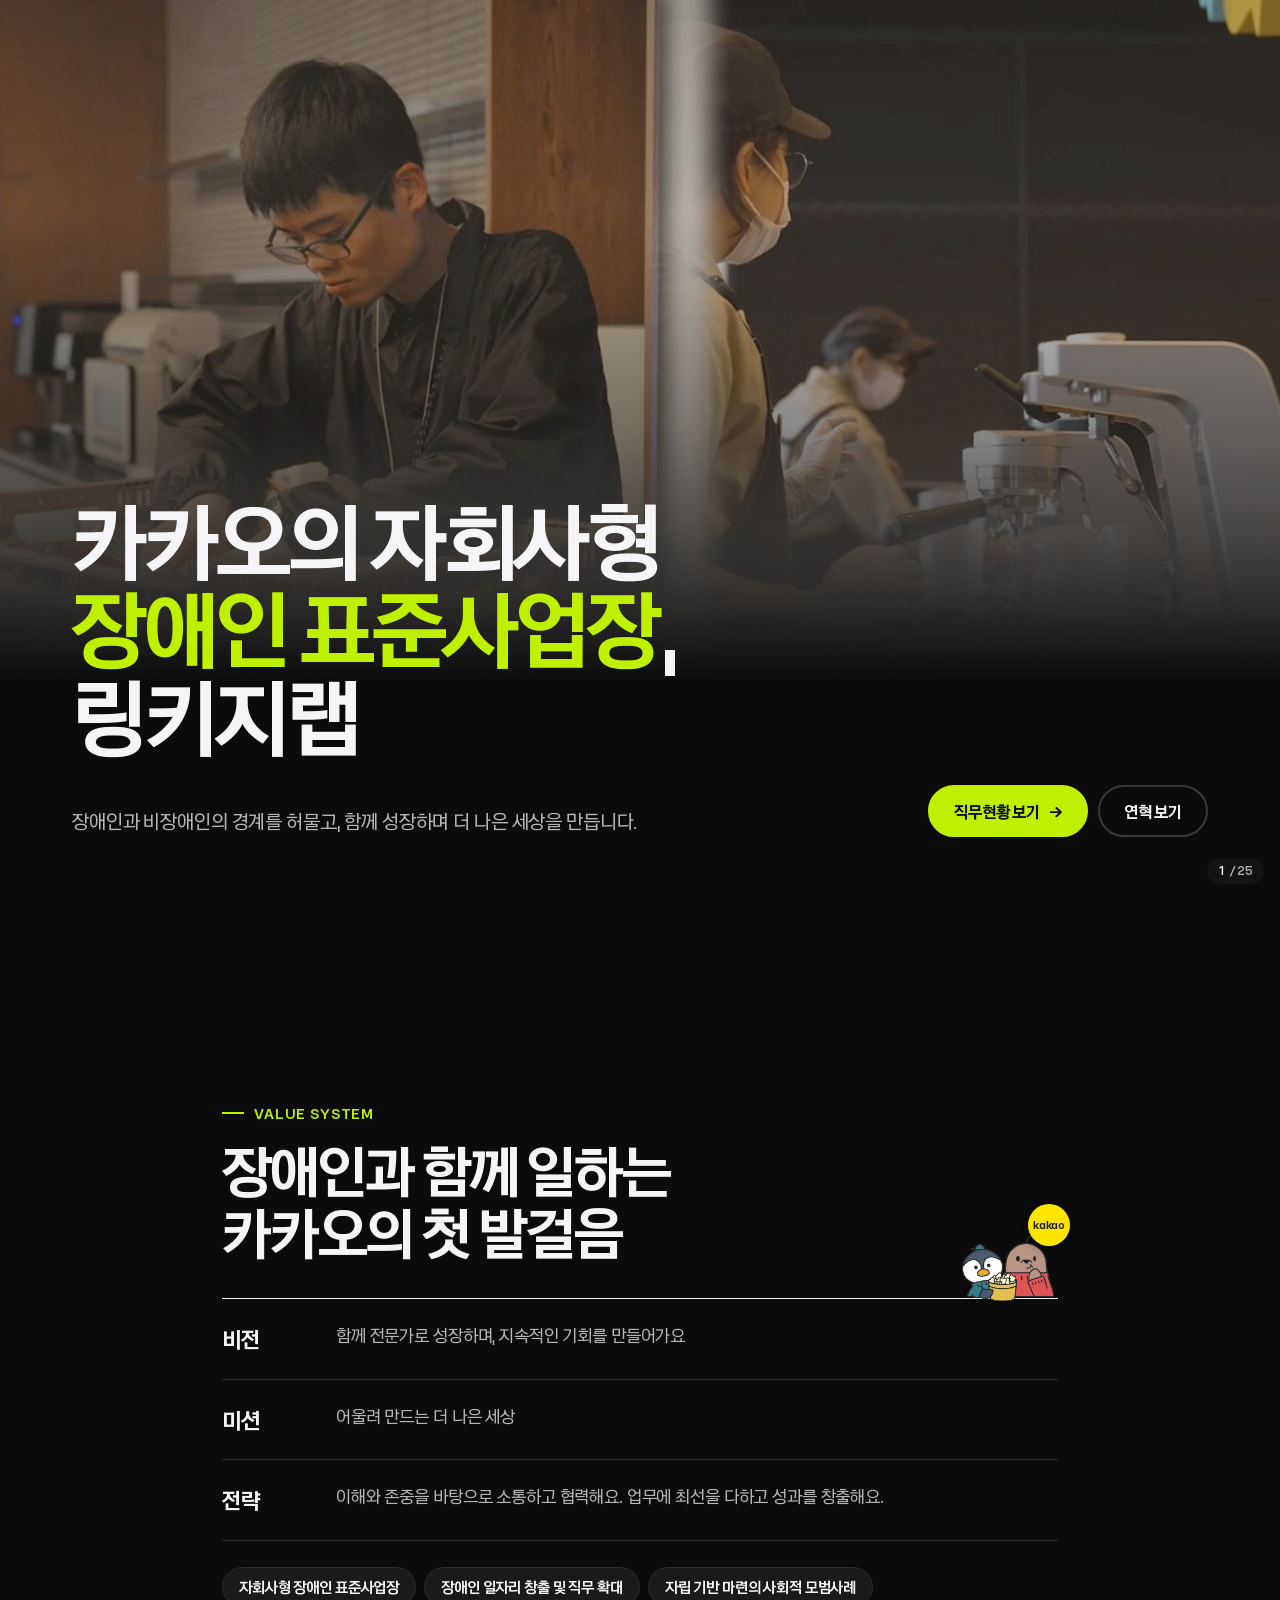
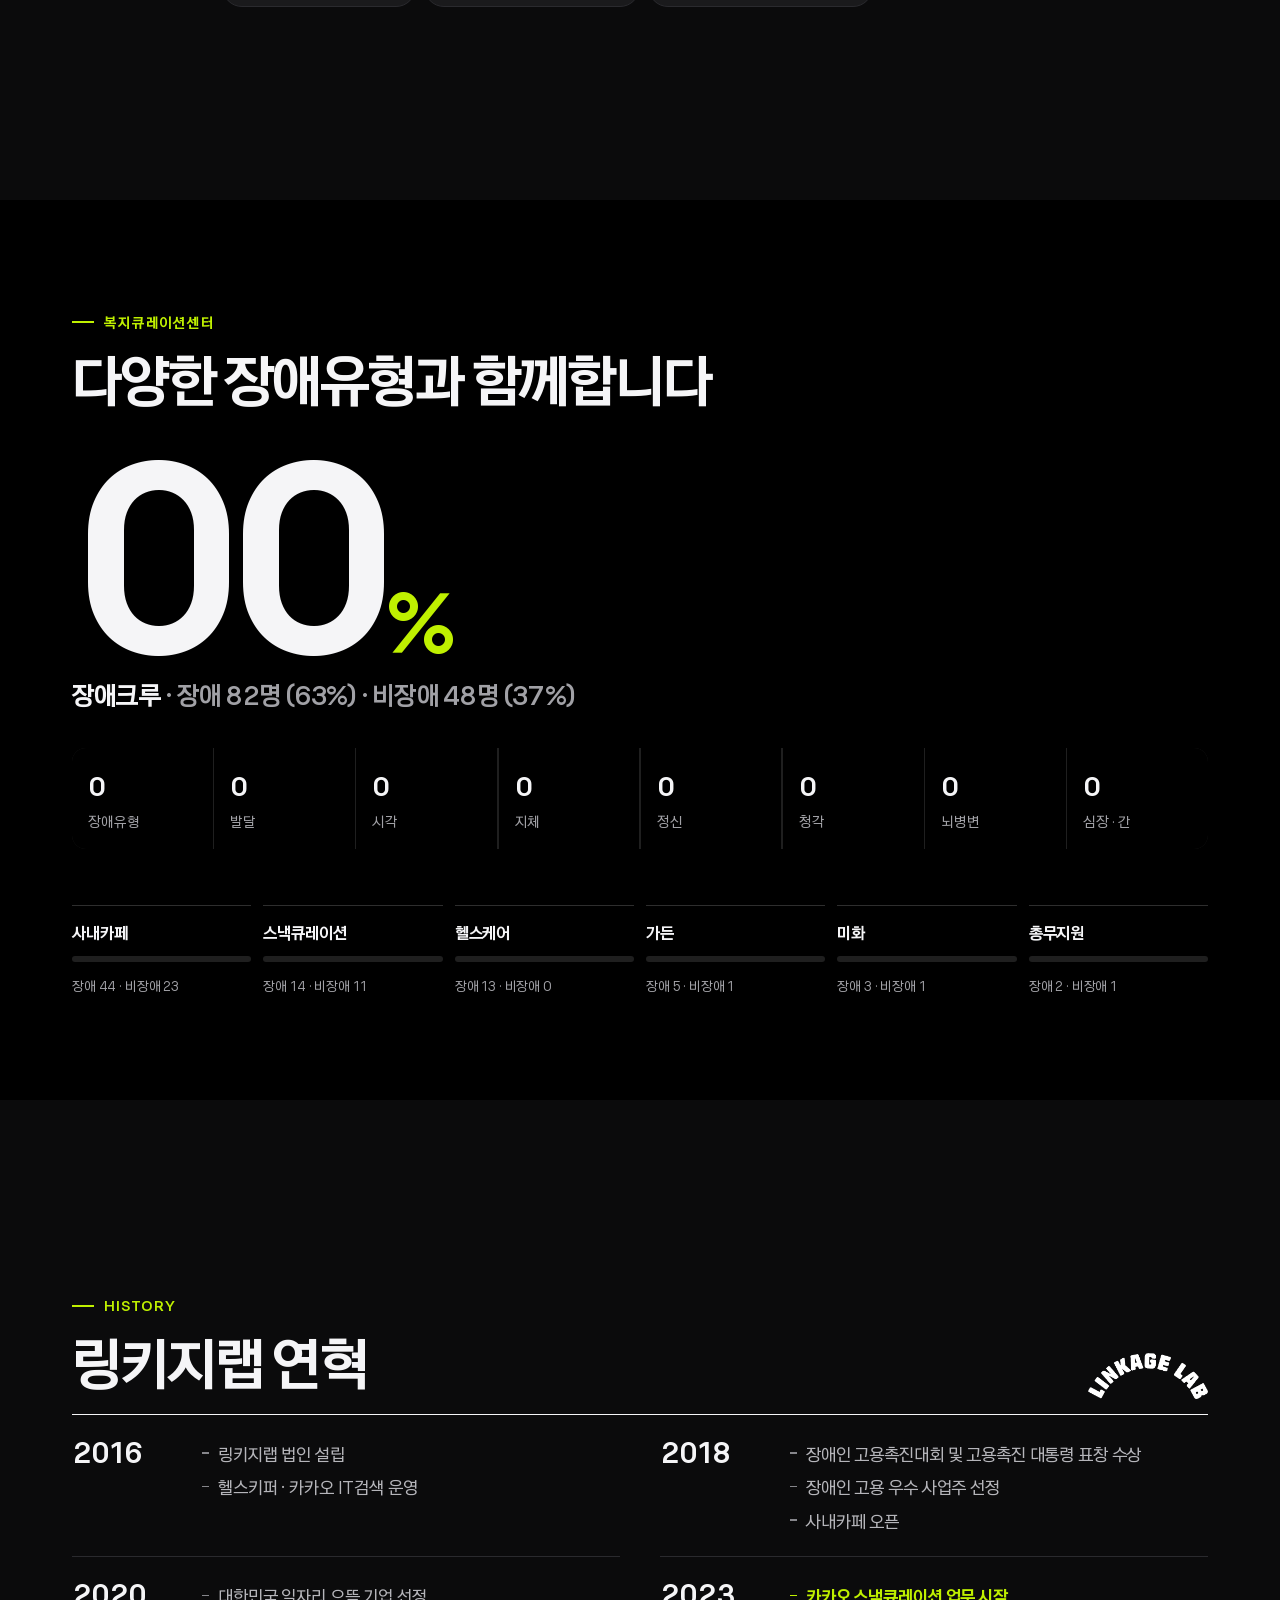
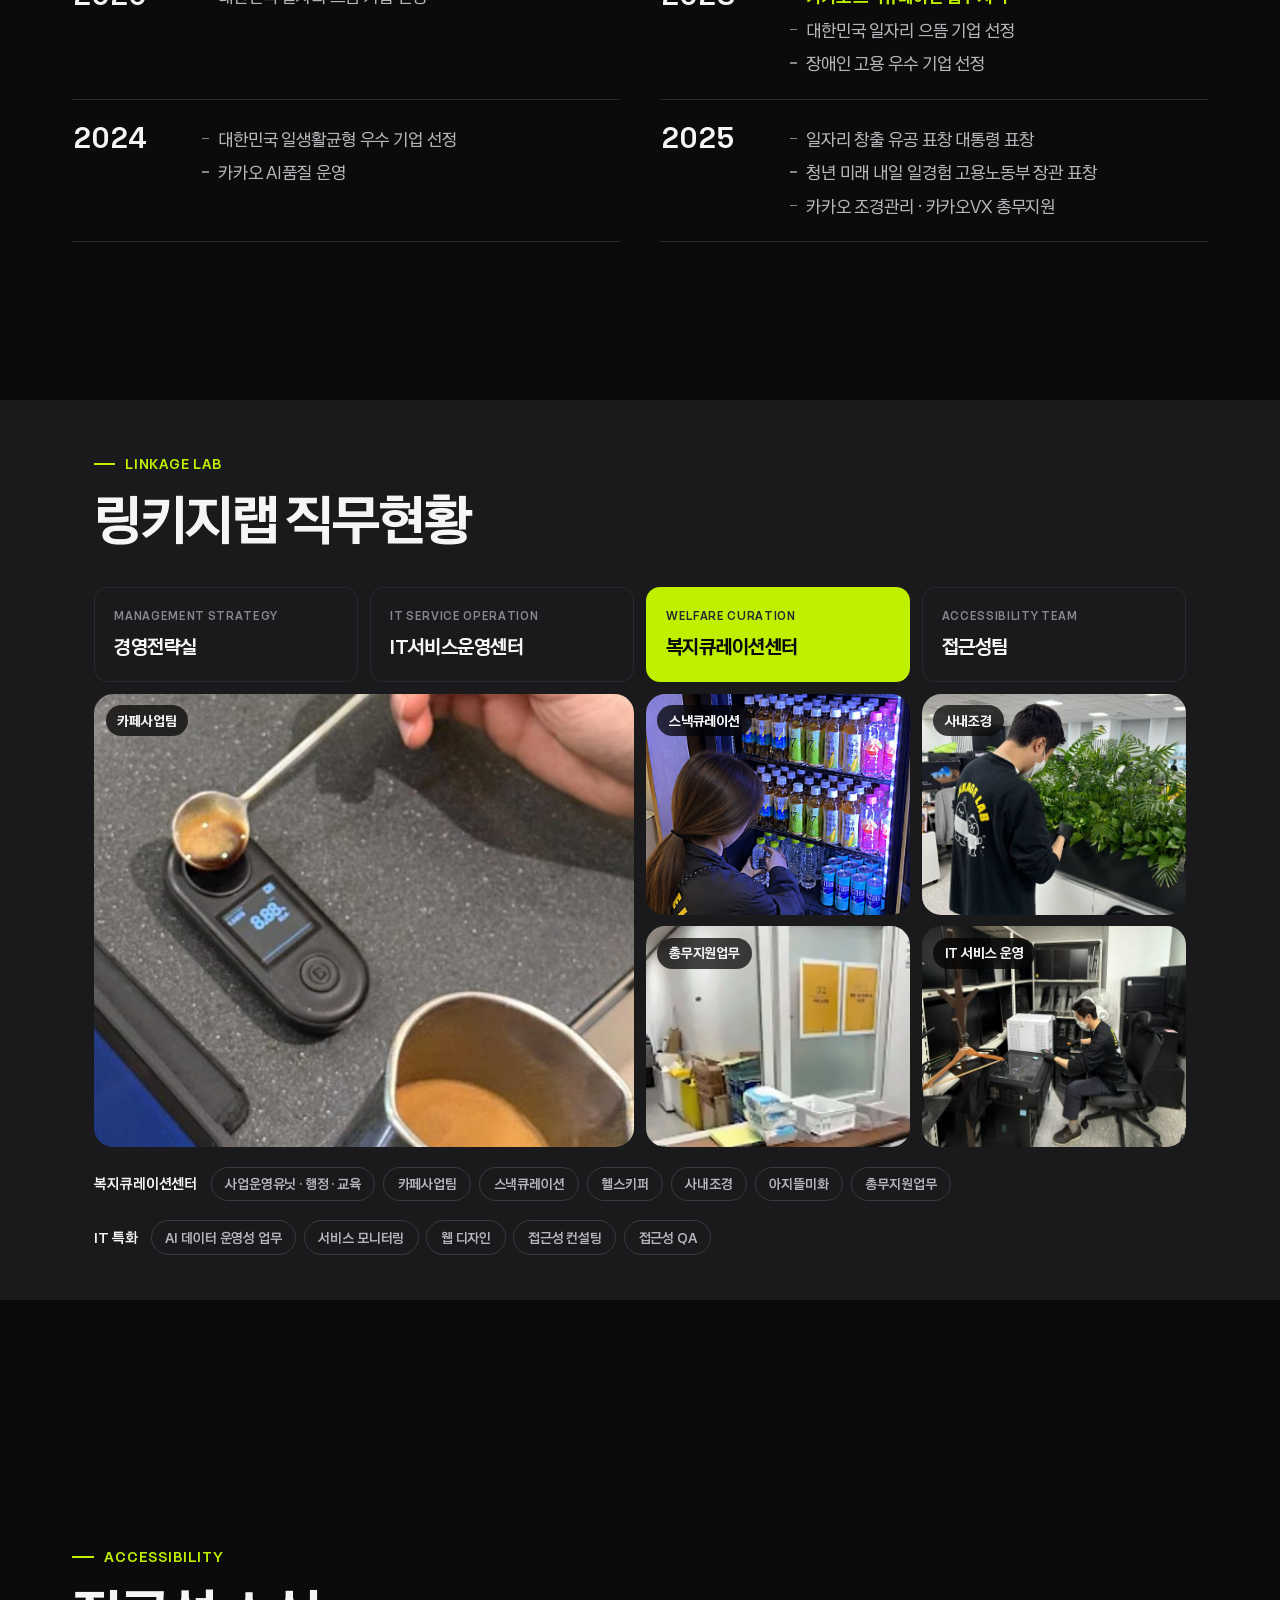
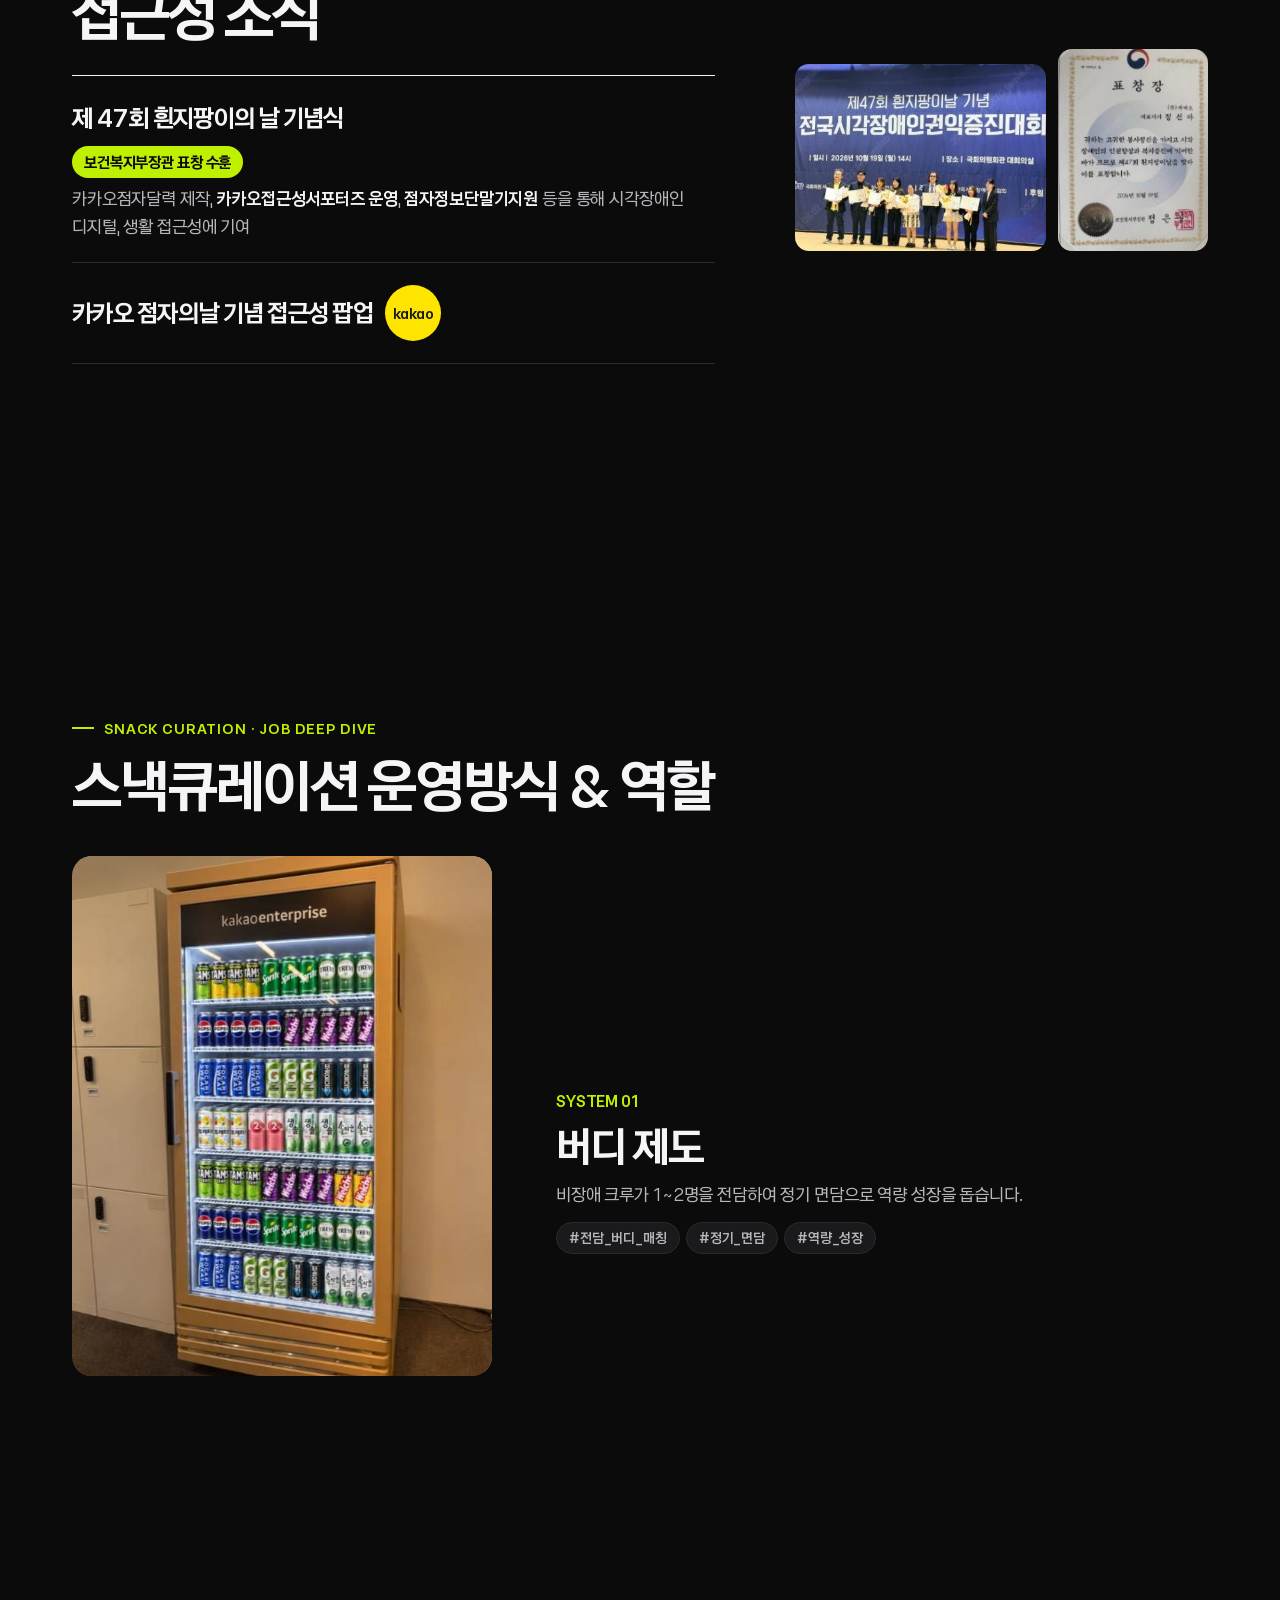
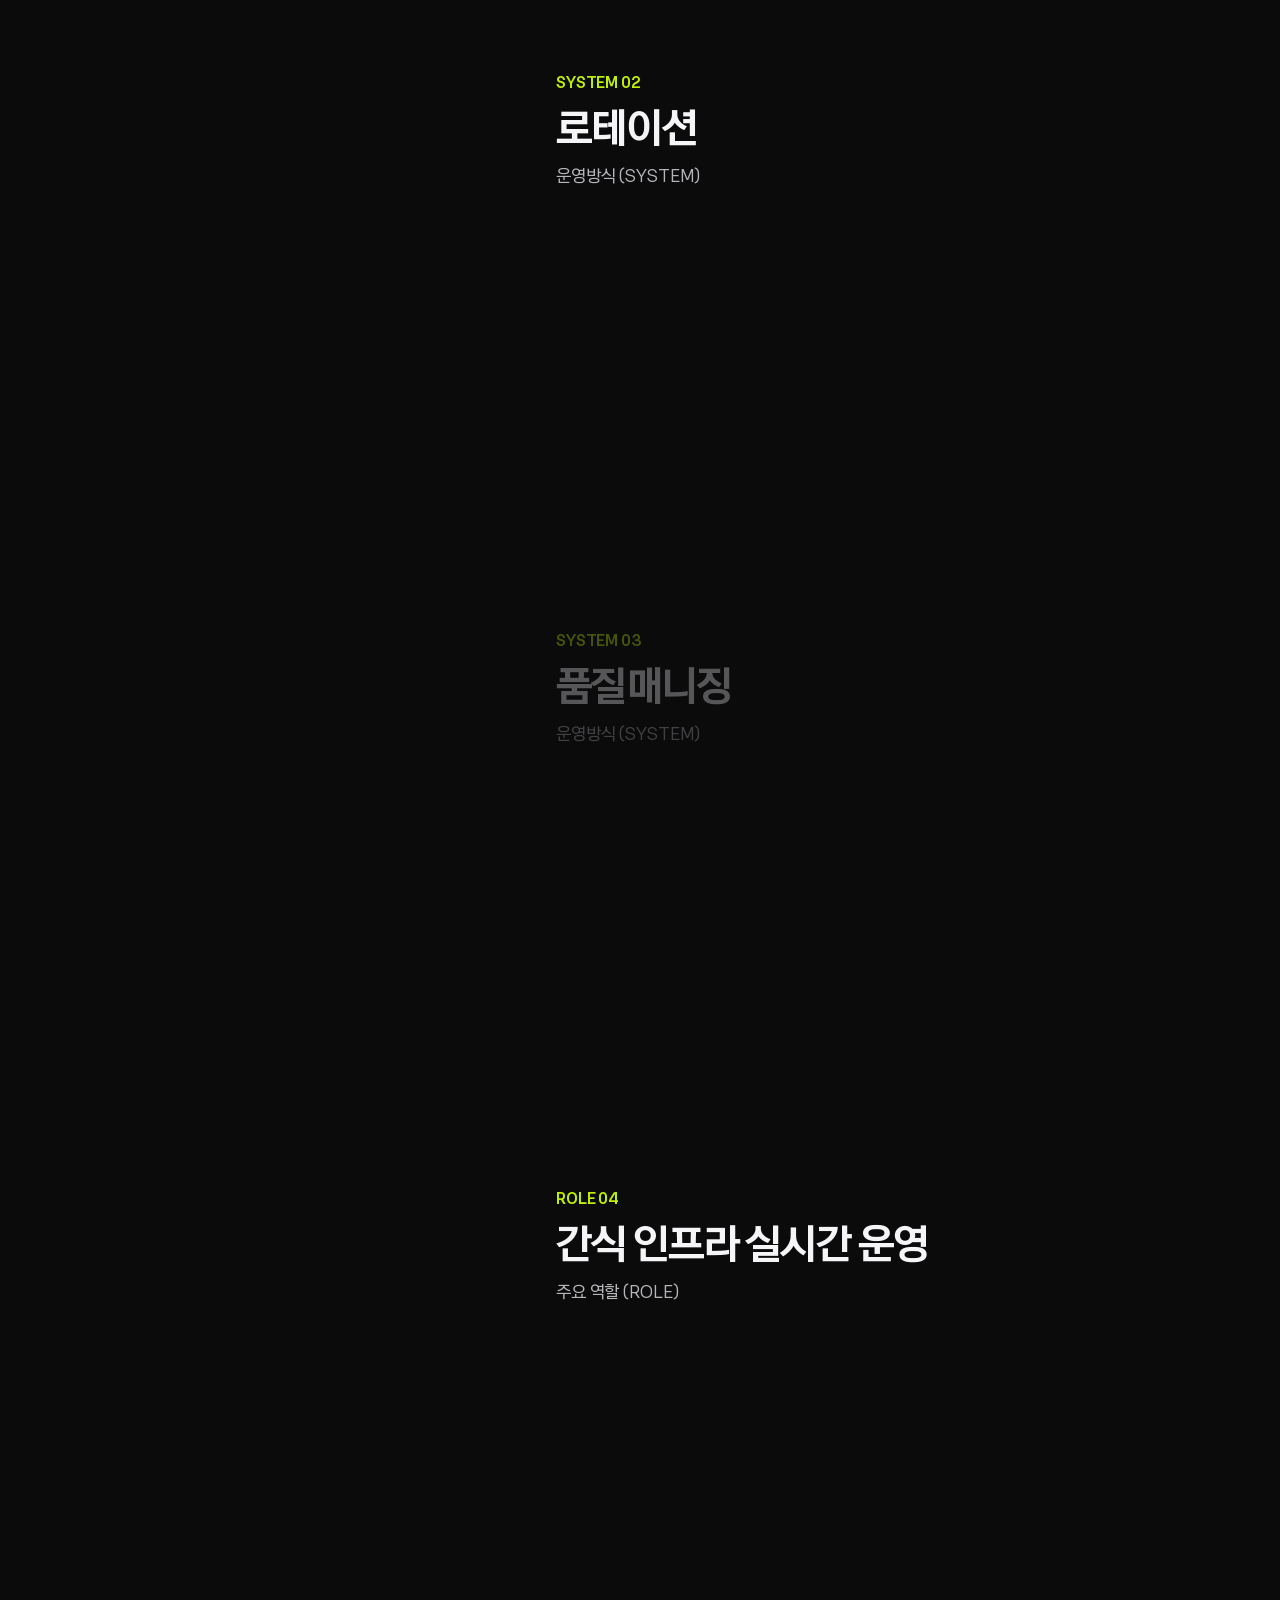
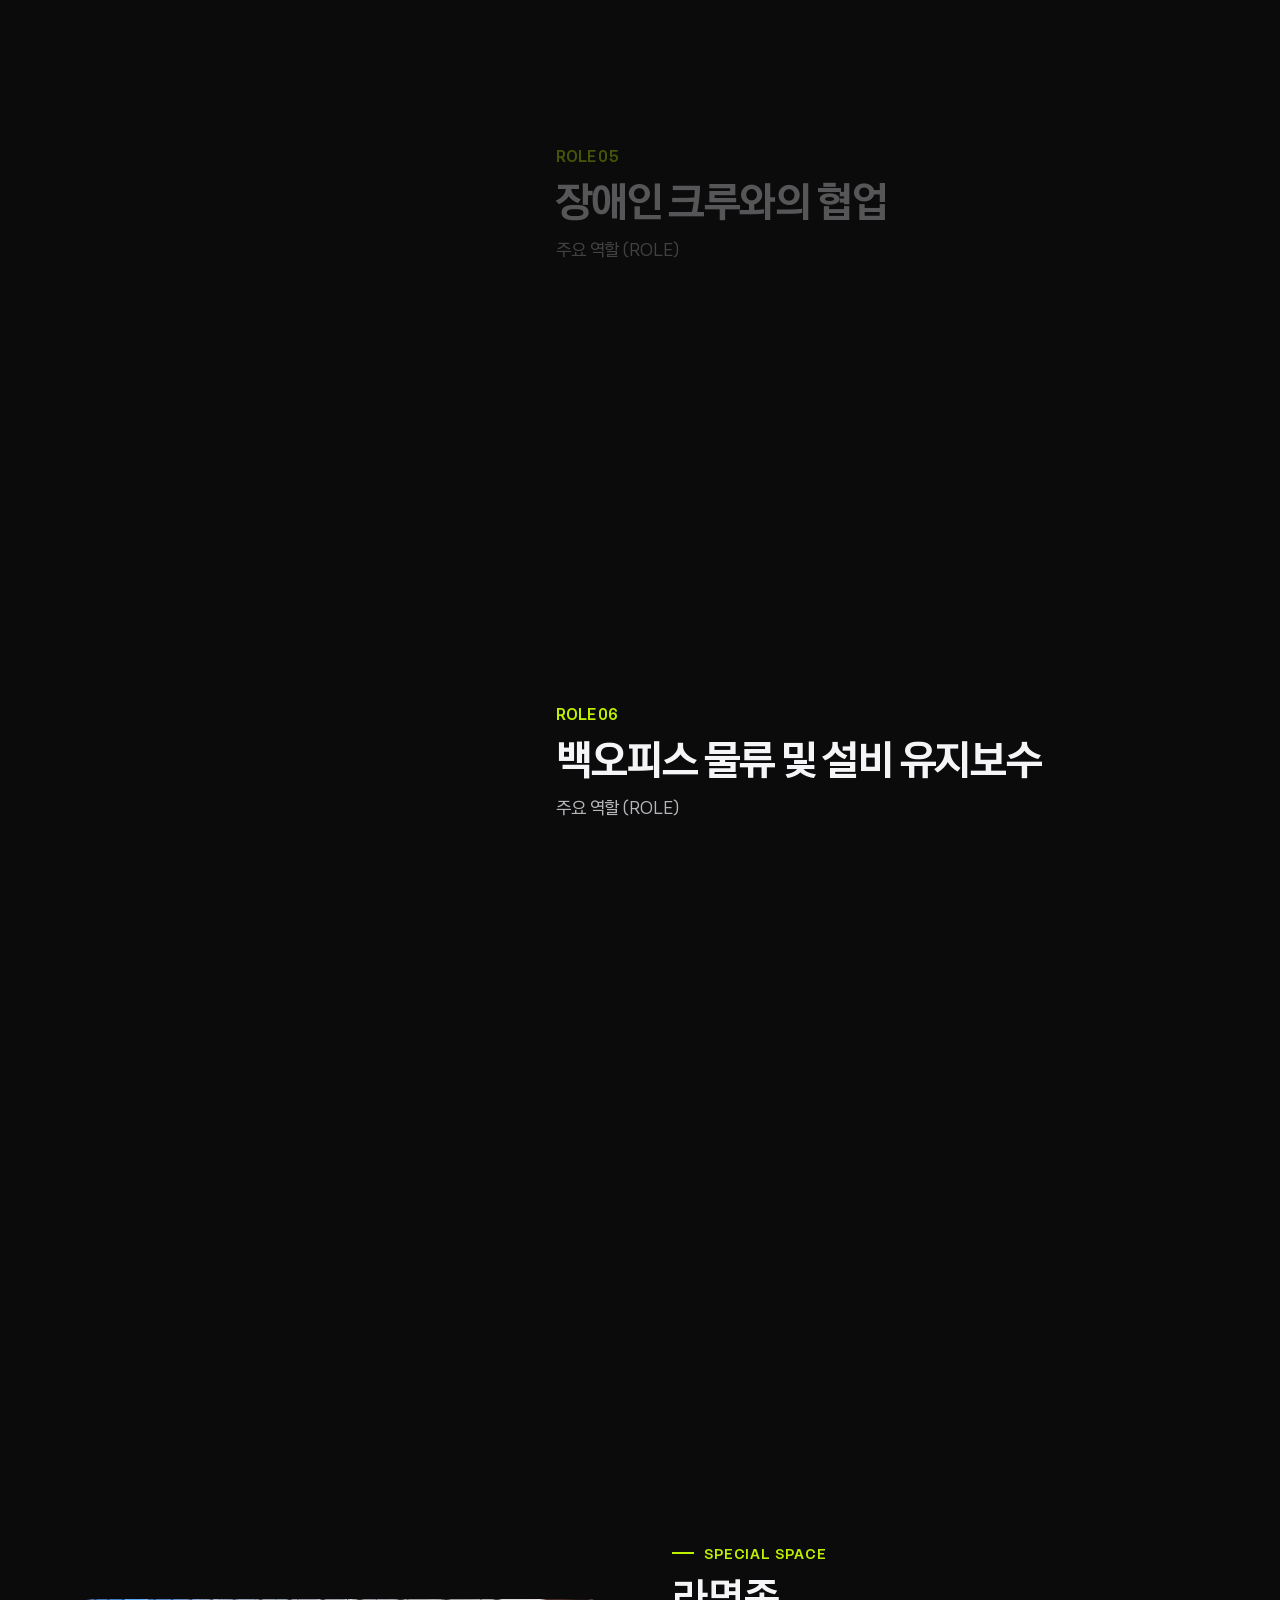
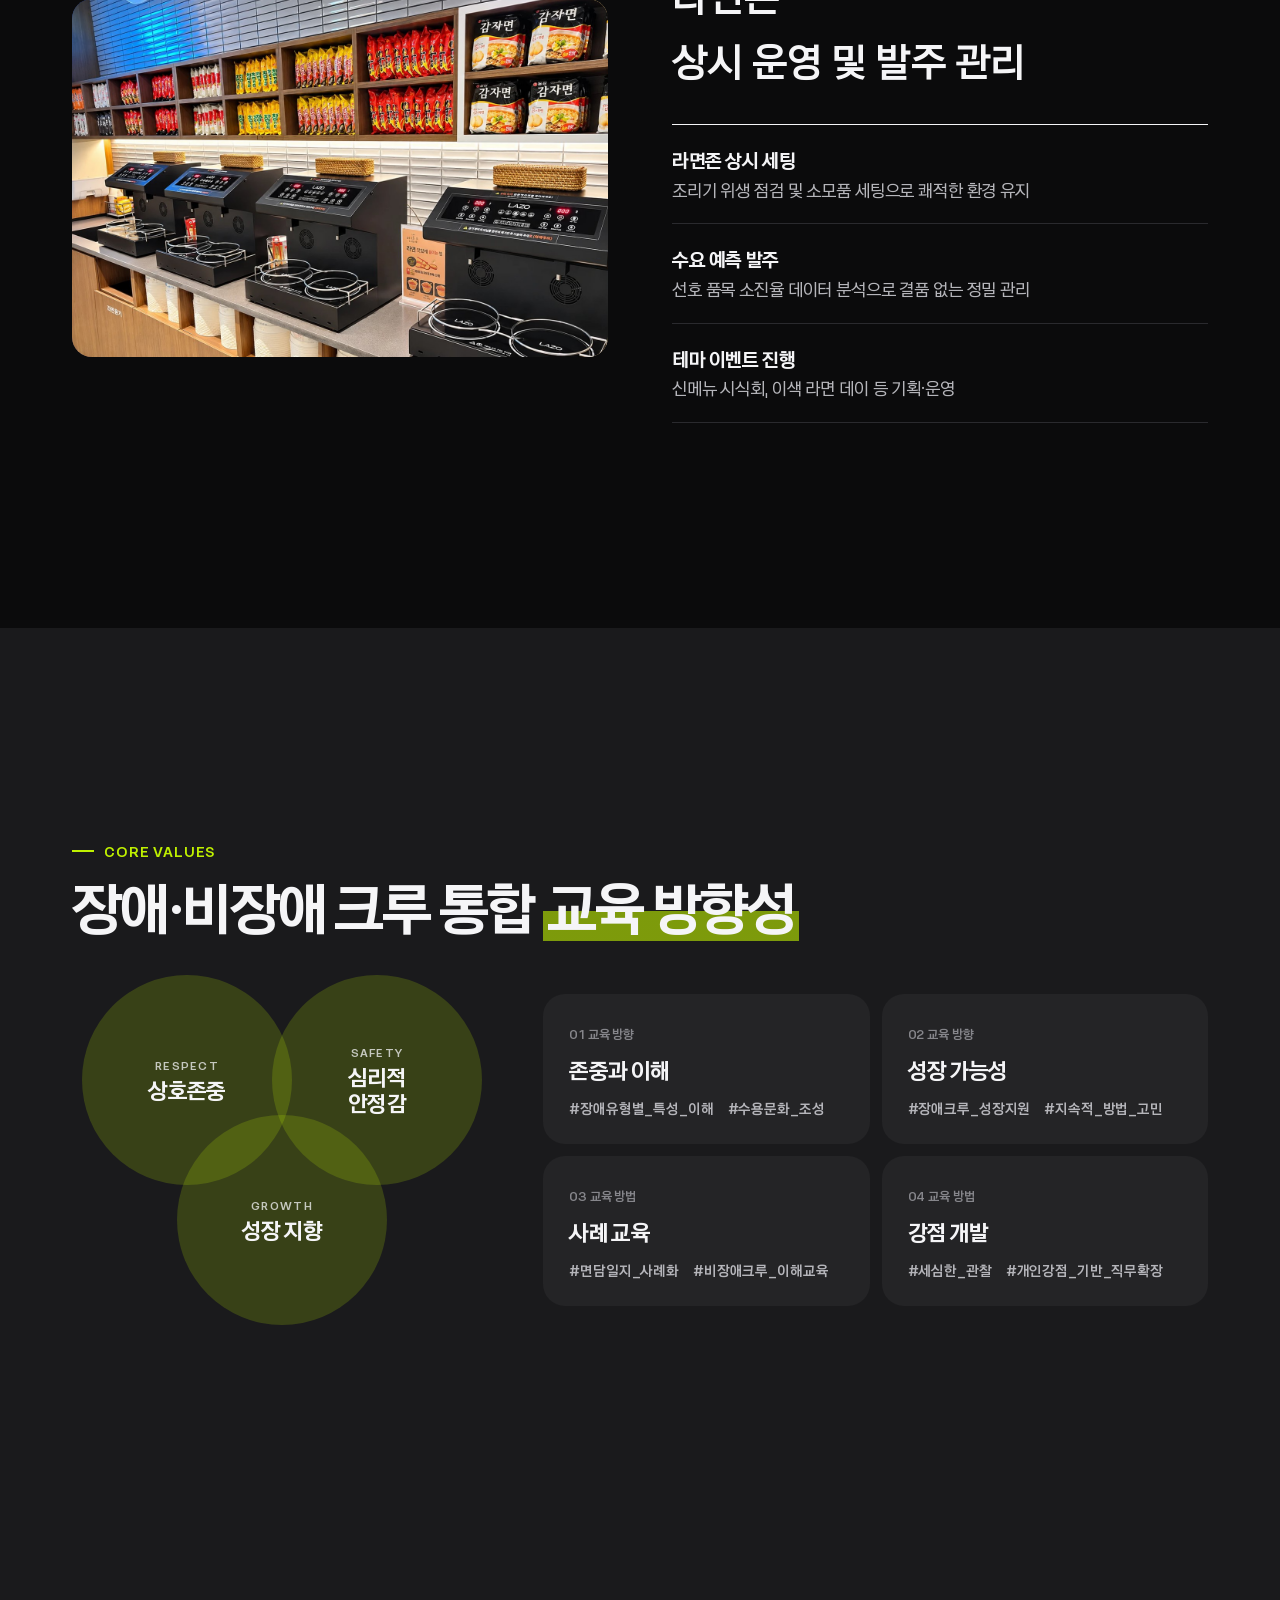
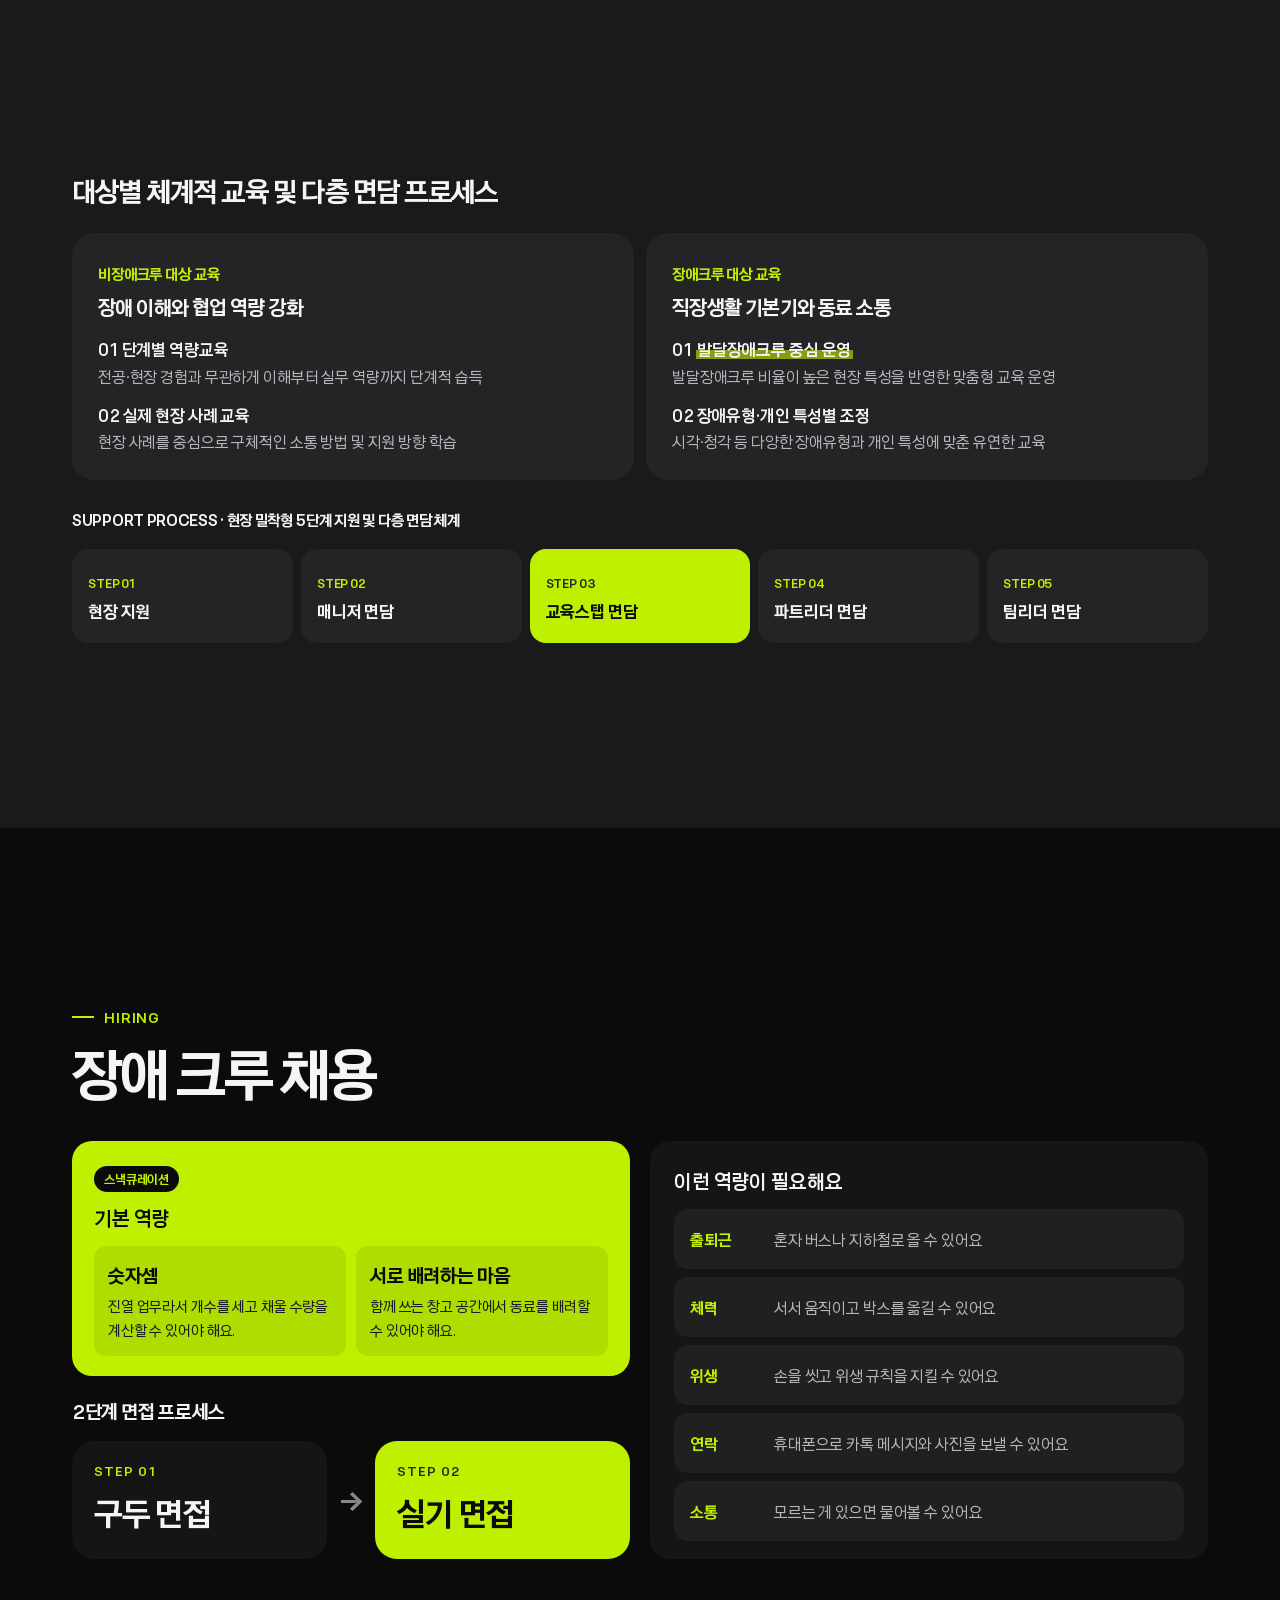
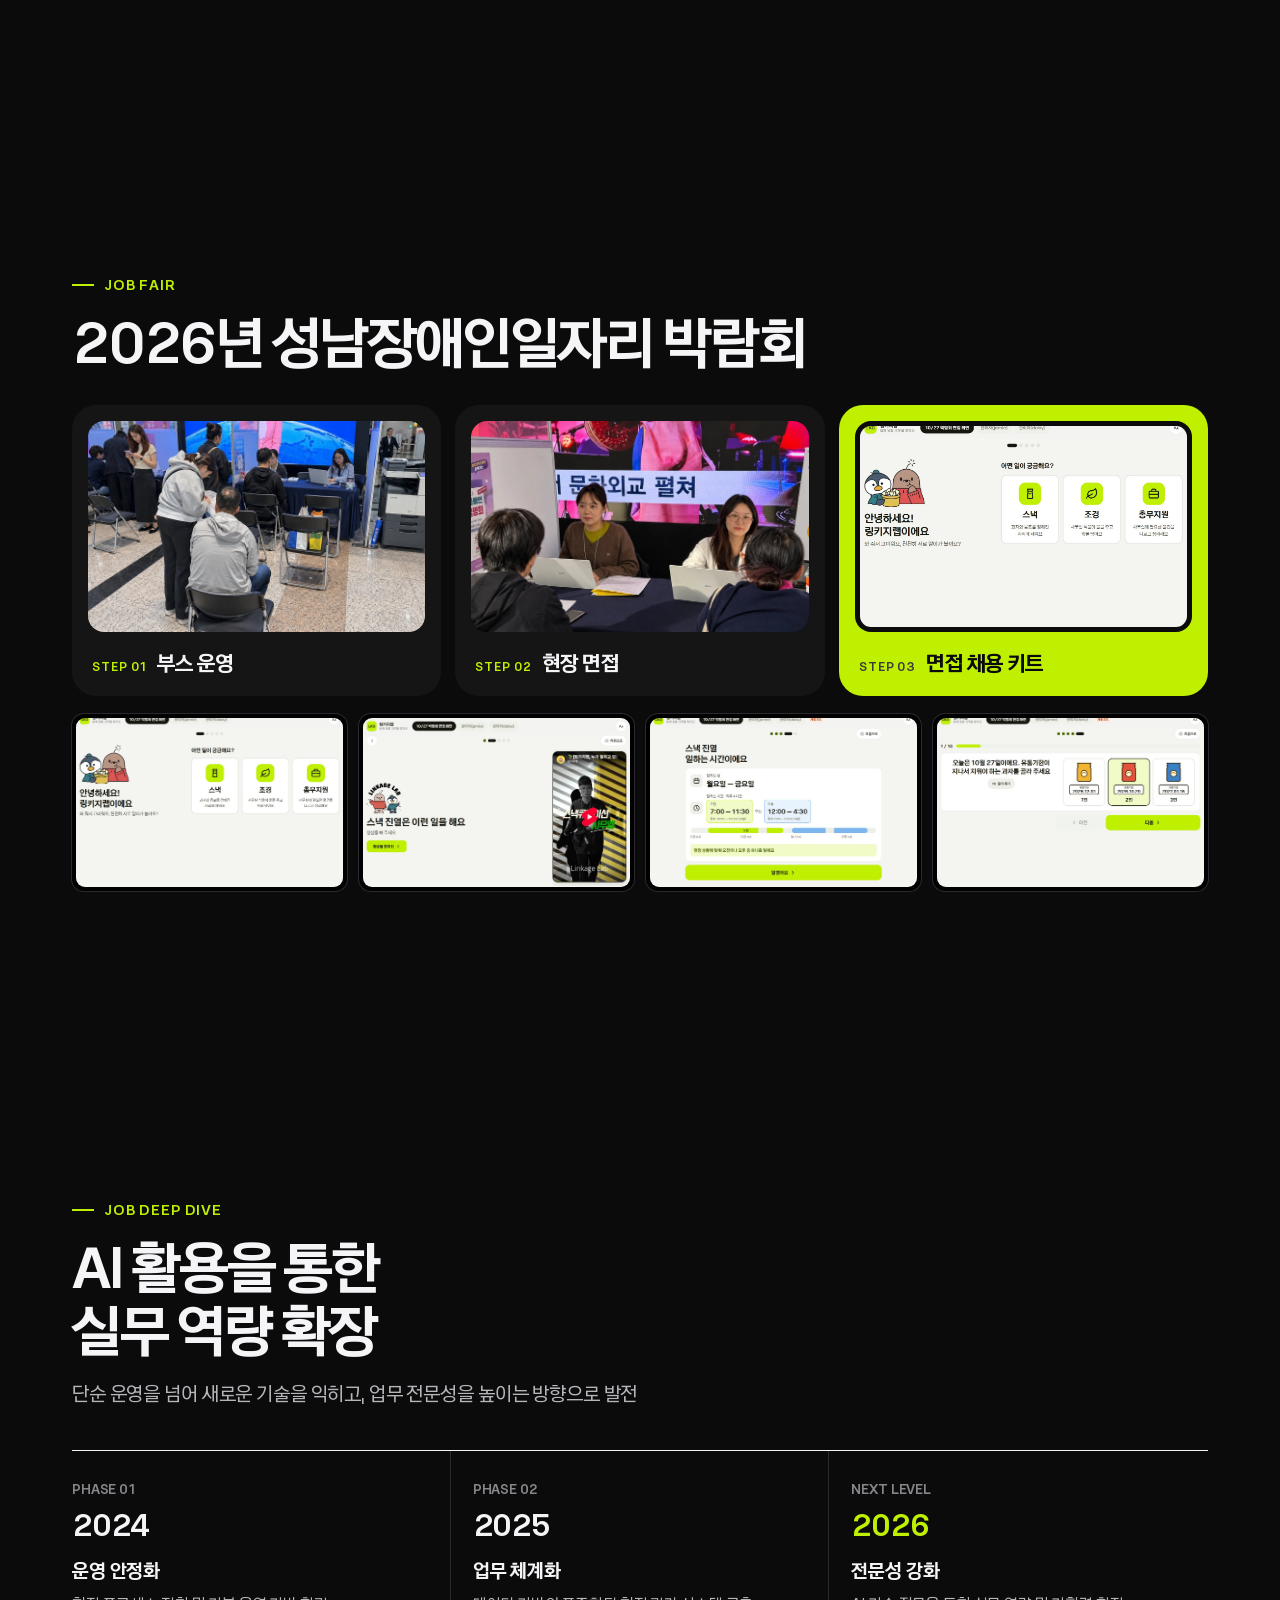
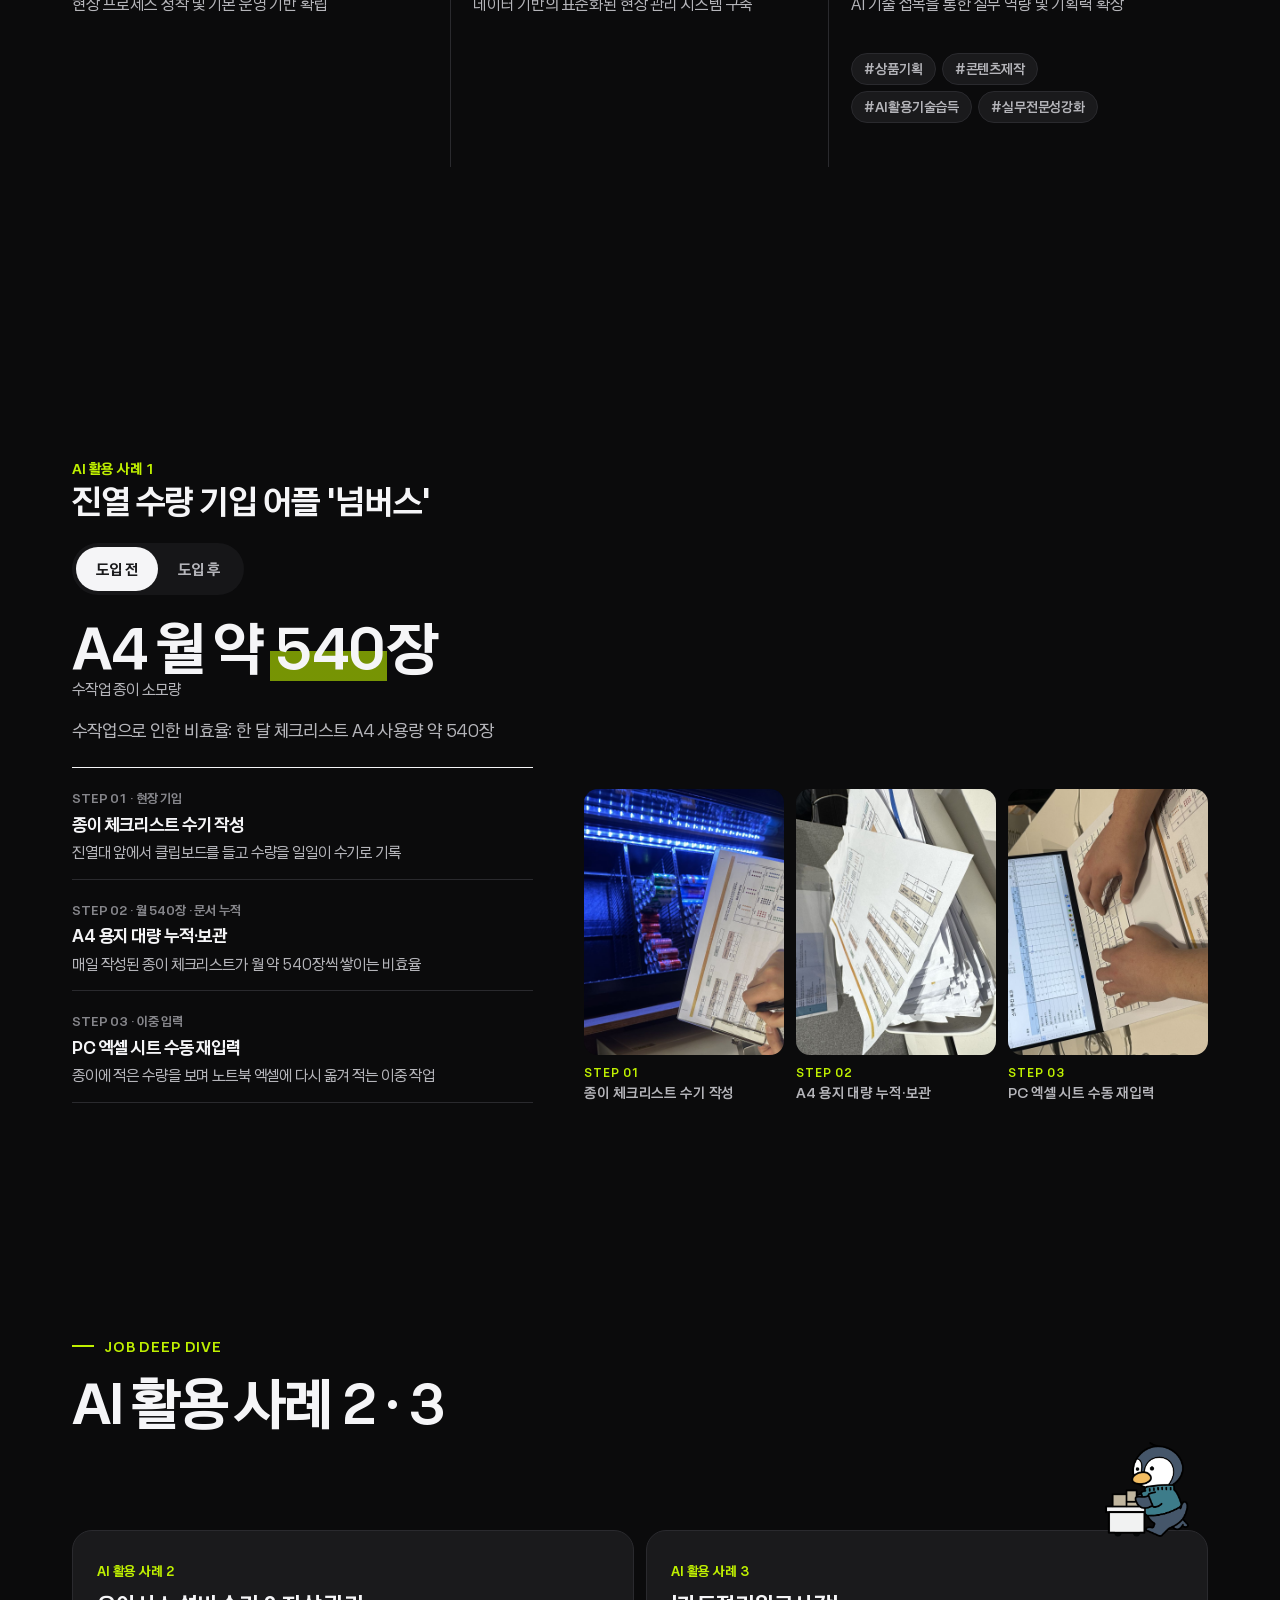
==== linkagelab/index.html @ c9b677dd "링키지랩 소개: 팝콘 캐릭터 위 kakao 동그라미 28→42px Co-Authored-By: Claude Opus 5.5 <noreply@anthropic.com>" ====
<!doctype html>
<html lang="ko" data-type="service">
<head>
<meta charset="utf-8">
<meta name="viewport" content="width=device-width, initial-scale=1, viewport-fit=cover">
<!-- 방향: A 현장 사진 에디토리얼 · kind=service · 아이보리 바탕 + 주황 포인트 1색 · 글은 원본 사이트 문구만, 제안서는 사진만 -->
<title>링키지랩 · 카카오의 자회사형 장애인 표준사업장</title>
<meta name="description" content="장애인과 비장애인의 경계를 허물고, 함께 성장하며 더 나은 세상을 만듭니다. 연결의 시작">
<meta name="page-type" content="service">
<meta name="site-kind" content="other">
<meta name="theme-color" content="#0B0B0C">
<meta property="og:type" content="website">
<meta property="og:title" content="링키지랩 · 카카오의 자회사형 장애인 표준사업장">
<meta property="og:description" content="연결의 시작 · 어울려 만드는 더 나은 세상">
<meta property="og:url" content="https://linkagelab-edu.pages.dev/linkagelab/">
<meta property="og:image" content="https://linkagelab-edu.pages.dev/linkagelab/og.png?v=1">
<meta property="og:image:width" content="400">
<meta property="og:image:height" content="400">
<meta name="twitter:card" content="summary">
<link rel="preload" href="fonts/kbs-regular.woff2" as="font" type="font/woff2" crossorigin>
<link rel="preload" href="fonts/kbs-extrabold.woff2" as="font" type="font/woff2" crossorigin>
<style>
@font-face{font-family:"Kakao Big Sans";src:url(fonts/kbs-regular.woff2) format("woff2");font-weight:100 500;font-display:swap}
@font-face{font-family:"Kakao Big Sans";src:url(fonts/kbs-bold.woff2) format("woff2");font-weight:600 700;font-display:swap}
@font-face{font-family:"Kakao Big Sans";src:url(fonts/kbs-extrabold.woff2) format("woff2");font-weight:800 950;font-display:swap}
:root{
  --bg:#0B0B0C;--bg-2:#161618;--paper:#1A1A1C;--white:#111113;
  --ink:#F5F5F7;--ink-2:#B5B5BA;--ink-3:#86868B;--line:#2A2A2E;--line-2:#3A3A3E;
  --accent:#BFF000;--accent-ink:#0B0B0C;--accent-soft:rgba(191,240,0,.14);
  --dark:#000000;--dark-2:#151517;
  --r:14px;--r-lg:20px;
  --ease:cubic-bezier(.32,.72,0,1);
  --font:"Kakao Big Sans",-apple-system,BlinkMacSystemFont,"Apple SD Gothic Neo","Malgun Gothic",sans-serif;
}
*{box-sizing:border-box;margin:0;padding:0}
html{scroll-behavior:smooth;-webkit-text-size-adjust:100%;color-scheme:dark}
body{background:var(--bg);color:var(--ink);font-family:var(--font);font-size:17px;line-height:1.62;letter-spacing:-.008em;-webkit-font-smoothing:antialiased;word-break:keep-all;overflow-x:hidden}
img{display:block;max-width:100%;height:auto}
a{color:inherit;text-decoration:none}
a,button,[role="button"]{touch-action:manipulation;-webkit-tap-highlight-color:transparent}
h1,h2,h3,blockquote{text-wrap:balance}
.wrap{width:100%;max-width:1200px;margin:0 auto;padding-left:max(32px,env(safe-area-inset-left));padding-right:max(32px,env(safe-area-inset-right))}
@media (max-width:640px){.wrap{padding-left:max(18px,env(safe-area-inset-left));padding-right:max(18px,env(safe-area-inset-right))}}
.skip{position:absolute;left:12px;top:-64px;z-index:200;min-height:44px;display:inline-flex;align-items:center;padding:0 16px;border-radius:12px;background:var(--accent);color:#0B0B0C;font-weight:700;transition:top .2s ease}
.skip:focus{top:12px}
:focus-visible{outline:2.5px solid var(--accent);outline-offset:3px;border-radius:10px}

/* 헤더 */
.nav{position:fixed;top:0;left:0;right:0;z-index:50;padding-top:env(safe-area-inset-top);transition:background-color .3s ease,box-shadow .3s ease}
.nav.solid{background:rgba(242,234,223,.9);backdrop-filter:blur(14px) saturate(140%);-webkit-backdrop-filter:blur(14px) saturate(140%);box-shadow:0 1px 0 var(--line)}
.nav .wrap{display:flex;align-items:center;justify-content:space-between;height:68px}
.brand{display:inline-flex;align-items:center;min-height:44px;font-weight:900;font-size:19px;letter-spacing:-.03em}
.brand small{font-size:12px;font-weight:700;color:var(--ink-3);margin-left:10px;letter-spacing:0}
.nav-links{display:flex;gap:2px}
.nav-links a{display:inline-flex;align-items:center;min-height:44px;padding:0 14px;border-radius:10px;font-size:15px;font-weight:700;color:var(--ink-2);position:relative;transition:color .2s ease}
.nav-links a::after{content:"";position:absolute;left:14px;right:14px;bottom:9px;height:2px;background:var(--accent);transform:scaleX(0);transform-origin:left;transition:transform .3s var(--ease)}
.nav-links a:hover{color:var(--ink)}
.nav-links a:hover::after{transform:scaleX(1)}
.menu-btn{display:none;width:44px;height:44px;border-radius:12px;border:1.5px solid var(--line-2);background:var(--paper);color:var(--ink);cursor:pointer;align-items:center;justify-content:center}
.menu-btn span,.menu-btn span::before,.menu-btn span::after{display:block;width:17px;height:2px;background:currentColor;position:relative;transition:transform .25s var(--ease),background-color .2s ease}
.menu-btn span::before,.menu-btn span::after{content:"";position:absolute;left:0}
.menu-btn span::before{top:-6px}.menu-btn span::after{top:6px}
.menu-btn[aria-expanded="true"] span{background:transparent}
.menu-btn[aria-expanded="true"] span::before{transform:translateY(6px) rotate(45deg)}
.menu-btn[aria-expanded="true"] span::after{transform:translateY(-6px) rotate(-45deg)}
.mmenu{position:fixed;inset:0;z-index:45;background:var(--bg);display:flex;flex-direction:column;justify-content:center;padding:96px max(22px,env(safe-area-inset-left)) max(32px,env(safe-area-inset-bottom));opacity:0;visibility:hidden;transition:opacity .3s ease,visibility .3s;overscroll-behavior:contain}
.mmenu.on{opacity:1;visibility:visible}
.mmenu a{font-size:30px;font-weight:900;letter-spacing:-.035em;min-height:56px;display:flex;align-items:center;border-bottom:1.5px solid var(--line)}
@media (min-width:961px){.mmenu{display:none}}
@media (max-width:960px){.nav-links{display:none}.menu-btn{display:inline-flex}}

/* 버튼 (한 가지 스타일) */
.btn{display:inline-flex;align-items:center;justify-content:center;gap:10px;min-height:52px;padding:0 24px;border-radius:999px;font:800 16px/1 var(--font);letter-spacing:-.01em;border:2px solid var(--accent);background:var(--accent);color:#0B0B0C;cursor:pointer;transition:transform .2s var(--ease),background-color .2s ease,color .2s ease,border-color .2s ease}
.btn:hover{transform:translateY(-2px);background:#D2FF2E;border-color:#D2FF2E}
.btn:active{transform:scale(.97)}
.btn.line{background:transparent;color:var(--ink);border-color:var(--line-2)}
.btn.line:hover{background:var(--ink);color:#0B0B0C;border-color:var(--ink)}
.btn .ar{transition:transform .25s var(--ease)}
.btn:hover .ar{transform:translateX(3px)}

/* 공통 타이포 */
.kicker{display:inline-flex;align-items:center;gap:10px;font-size:14px;font-weight:800;letter-spacing:.06em;color:var(--accent);text-transform:uppercase}
.kicker::before{content:"";width:22px;height:2px;background:var(--accent)}
h2.title{font-weight:900;font-size:clamp(2rem,4.4vw,3.5rem);line-height:1.12;letter-spacing:-.04em;margin-top:14px}
.lead{font-size:clamp(1.05rem,1.5vw,1.25rem);line-height:1.62;color:var(--ink-2);max-width:640px;margin-top:18px}
section{position:relative;padding:clamp(88px,12vh,136px) 0;scroll-margin-top:0}
.photo{position:relative;overflow:hidden;border-radius:var(--r-lg);background:var(--bg-2)}
.photo img{width:100%;height:100%;object-fit:cover;transition:transform .9s var(--ease)}
a.photo:hover img,.zoom:hover img{transform:scale(1.03)}

/* 1. 히어로 */
.hero{min-height:100svh;padding:0;display:flex;flex-direction:column;justify-content:flex-end;overflow:hidden;background:var(--bg)}
.hero-pic{position:absolute;inset:0 0 auto 0;height:78svh;min-height:420px}
.hero-pic img{width:100%;height:100%;object-fit:cover;object-position:50% 30%;filter:brightness(.82) saturate(.95)}
.hero-pic::after{content:"";position:absolute;inset:0;background:linear-gradient(180deg,rgba(11,11,12,.15) 0%,rgba(11,11,12,0) 30%,rgba(11,11,12,.35) 60%,var(--bg) 97%)}
.hero .wrap{position:relative;padding-bottom:clamp(40px,7vh,72px)}
.hero h1{font-weight:900;font-size:clamp(2.5rem,6.6vw,5.6rem);line-height:1.04;letter-spacing:-.05em;max-width:15ch}
.hero h1 em{font-style:normal;color:var(--accent)}
.hero-row{display:flex;justify-content:space-between;align-items:flex-end;gap:32px;margin-top:26px;flex-wrap:wrap}
.hero-row p{font-size:clamp(1.05rem,1.5vw,1.25rem);color:var(--ink-2);max-width:520px}
.hero-cta{display:flex;gap:10px;flex-wrap:wrap}
.hero-fact{position:absolute;right:max(32px,env(safe-area-inset-right));top:calc(24px + 4vh);background:var(--paper);border-radius:var(--r);padding:16px 18px;box-shadow:0 18px 40px rgba(0,0,0,.45);min-width:180px}
.hero-fact b{display:block;font-size:44px;font-weight:900;letter-spacing:-.05em;line-height:1;color:var(--accent);font-variant-numeric:tabular-nums}
.hero-fact span{display:block;margin-top:6px;font-size:14px;font-weight:700;color:var(--ink-2)}
[data-enter] .e{opacity:0;transform:translateY(22px)}
[data-enter].go .e{opacity:1;transform:none;transition:opacity .9s ease,transform 1.1s var(--ease)}
[data-enter].go .e2{transition-delay:.12s}[data-enter].go .e3{transition-delay:.24s}[data-enter].go .e4{transition-delay:.5s}
[data-enter] .hero-pic img{transform:scale(1.06)}
[data-enter].go .hero-pic img{transform:none;transition:transform 2.2s var(--ease)}

/* 2. 가치 */
.values{display:grid;grid-template-columns:1fr 1fr;gap:clamp(32px,5vw,72px);align-items:center}
.values .photo{aspect-ratio:4/5}
.vlist{margin-top:34px;border-top:1.5px solid var(--ink)}
.vrow{display:grid;grid-template-columns:96px 1fr;gap:18px;padding:22px 0;border-bottom:1.5px solid var(--line)}
.vrow b{font-size:22px;font-weight:900;letter-spacing:-.03em}
.vrow p{color:var(--ink-2)}
.points{display:flex;flex-wrap:wrap;gap:8px;margin-top:26px}
.points span{display:inline-flex;align-items:center;min-height:40px;padding:0 16px;border-radius:999px;background:var(--paper);border:1.5px solid var(--line);font-size:15px;font-weight:700}

/* 3. 숫자 (글자 모먼트) */
.big{background:#000;color:var(--ink)}
.big .kicker{color:#BFF000}.big .kicker::before{background:#BFF000}
.big-grid{display:grid;grid-template-columns:1.2fr 1fr;gap:clamp(32px,5vw,72px);align-items:end}
.big-num{font-size:clamp(7rem,20vw,16rem);font-weight:900;letter-spacing:-.07em;line-height:.85;font-variant-numeric:tabular-nums}
.big-num small{font-size:.32em;letter-spacing:-.03em;margin-left:6px;color:#BFF000}
.big-cap{font-size:clamp(1.2rem,2vw,1.6rem);font-weight:800;letter-spacing:-.03em;margin-top:18px}
.big-cap span{color:#A1A1A6;font-weight:700}
.types{display:grid;grid-template-columns:repeat(4,minmax(0,1fr));gap:1.5px;background:rgba(255,255,255,.12);border-radius:var(--r);overflow:hidden;margin-top:32px}
.types div{background:#000;padding:16px}
.types b{display:block;font-size:26px;font-weight:900;letter-spacing:-.04em;font-variant-numeric:tabular-nums}
.types span{font-size:14px;color:#A1A1A6}
.big .photo{aspect-ratio:3/4;background:#151517}
.biz{margin-top:56px;display:grid;grid-template-columns:repeat(6,minmax(0,1fr));gap:12px}
.biz > div{border-top:1.5px solid rgba(255,255,255,.18);padding-top:14px}
.biz b{display:block;font-size:16px;font-weight:800}
.biz .bar{height:6px;border-radius:99px;background:rgba(255,255,255,.12);margin:10px 0 8px;overflow:hidden}
.biz .bar i{display:block;height:100%;background:#BFF000;border-radius:99px}
.biz span{font-size:13px;color:#A1A1A6;font-variant-numeric:tabular-nums}

/* 4. 연혁 */
.hist{display:grid;grid-template-columns:.9fr 1.1fr;gap:clamp(32px,5vw,72px);align-items:start}
.hist .side{position:sticky;top:40px}
.hist .side .photo{aspect-ratio:4/3;margin-top:28px}
.years{border-top:1.5px solid var(--ink)}
.yr{display:grid;grid-template-columns:110px 1fr;gap:20px;padding:22px 0;border-bottom:1.5px solid var(--line)}
.yr b{font-size:28px;font-weight:900;letter-spacing:-.04em;line-height:1.1;font-variant-numeric:tabular-nums}
.yr ul{list-style:none;display:flex;flex-direction:column;gap:6px;padding-top:3px}
.yr li{color:var(--ink-2);padding-left:16px;position:relative}
.yr li::before{content:"";position:absolute;left:0;top:.75em;width:7px;height:1.5px;background:var(--ink-3)}
.yr.now{background:var(--paper);border-radius:var(--r);border-bottom-color:transparent;padding:24px 20px;margin-top:10px}
.yr.now b{color:var(--accent)}
.yr.now ul{display:grid;grid-template-columns:1fr 1fr;gap:6px 18px}
.yr.now li{color:var(--ink)}
@media (max-width:960px){.hist{grid-template-columns:1fr}.hist .side{position:static}.yr.now ul{grid-template-columns:1fr}}

/* 5. 직무 */
.org4{display:grid;grid-template-columns:repeat(4,minmax(0,1fr));gap:12px;margin-top:40px}
.org4 div{background:var(--paper);border-radius:var(--r);padding:20px;border:1.5px solid var(--line)}
.org4 small{display:block;font-size:11.5px;font-weight:800;letter-spacing:.06em;color:var(--ink-3)}
.org4 b{display:block;font-size:20px;font-weight:900;letter-spacing:-.03em;margin-top:6px}
.org4 .on{background:var(--accent);color:#0B0B0C;border-color:var(--accent)}
.org4 .on small{color:#2A2A2E}
.tiles{display:grid;grid-template-columns:repeat(4,minmax(0,1fr));grid-auto-rows:clamp(150px,18vw,230px);gap:12px;margin-top:12px}
.tile{position:relative;border-radius:var(--r-lg);overflow:hidden;background:var(--bg-2)}
.tile img{width:100%;height:100%;object-fit:cover;transition:transform .9s var(--ease)}
.tile:hover img{transform:scale(1.03)}
.tile .nm{position:absolute;left:12px;top:12px;display:inline-flex;align-items:center;min-height:32px;padding:0 12px;border-radius:999px;background:rgba(0,0,0,.72);backdrop-filter:blur(10px);font-size:14px;font-weight:800}
.t1{grid-column:span 2;grid-row:span 2}
.it{display:flex;flex-wrap:wrap;gap:8px;margin-top:20px;align-items:center}
.it b{font-size:15px;margin-right:6px}
.it span{display:inline-flex;align-items:center;min-height:36px;padding:0 14px;border-radius:999px;border:1.5px solid var(--line-2);font-size:14px;font-weight:700;color:var(--ink-2)}
@media (max-width:960px){.org4{grid-template-columns:repeat(2,minmax(0,1fr))}.tiles{grid-template-columns:repeat(2,minmax(0,1fr));grid-auto-rows:160px}}

/* 6. 스낵큐레이션 — 사진 장(章) 넘김 모먼트 */
.chapters{display:grid;grid-template-columns:1fr 1fr;gap:clamp(32px,5vw,72px)}
.ch-pics{position:sticky;top:40px;height:calc(100svh - 80px);min-height:440px;border-radius:var(--r-lg);overflow:hidden;background:var(--bg-2)}
.ch-pics img{position:absolute;inset:0;width:100%;height:100%;object-fit:cover;opacity:0;transform:scale(1.04);transition:opacity .8s ease,transform 1.4s var(--ease)}
.ch-pics img.on{opacity:1;transform:none}
.ch-steps{padding:4vh 0 20vh}
.ch{min-height:62svh;display:flex;flex-direction:column;justify-content:center;opacity:.32;transition:opacity .5s ease}
.ch.on{opacity:1}
.ch .no{font-size:15px;font-weight:900;color:var(--accent);font-variant-numeric:tabular-nums}
.ch h3{font-size:clamp(1.8rem,3.2vw,2.6rem);font-weight:900;letter-spacing:-.04em;line-height:1.15;margin-top:8px}
.ch p{color:var(--ink-2);margin-top:12px;max-width:440px}
.tags{display:flex;flex-wrap:wrap;gap:6px;margin-top:14px}
.tags span{display:inline-flex;align-items:center;min-height:32px;padding:0 12px;border-radius:999px;background:var(--paper);border:1.5px solid var(--line);font-size:13.5px;font-weight:700;color:var(--ink-2)}
.ch-mini{display:none}
@media (max-width:960px){.chapters{grid-template-columns:1fr}.ch-pics{display:none}.ch{min-height:auto;opacity:1;padding:26px 0;border-top:1.5px solid var(--line)}.ch-mini{display:block;border-radius:var(--r);overflow:hidden;aspect-ratio:4/3;margin-top:16px}.ch-mini img{width:100%;height:100%;object-fit:cover}.ch-steps{padding:16px 0 0}}

/* 라면존 */
.ramen{display:grid;grid-template-columns:1fr 1fr;gap:clamp(32px,5vw,72px);align-items:center}
.ramen .photo{aspect-ratio:1/1}
.rlist{margin-top:30px;border-top:1.5px solid var(--ink)}
.rlist div{padding:20px 0;border-bottom:1.5px solid var(--line)}
.rlist b{display:block;font-size:19px;font-weight:900;letter-spacing:-.02em}
.rlist span{color:var(--ink-2)}
@media (max-width:960px){.ramen,.values,.big-grid{grid-template-columns:1fr}.values .photo{aspect-ratio:4/3}.big .photo{aspect-ratio:4/3}}

/* 사진 벽 (제안서 사진: 캡션 없이) */
.wall{display:grid;grid-template-columns:repeat(12,minmax(0,1fr));grid-auto-rows:clamp(110px,11vw,160px);gap:12px;margin-top:48px}
.wall .zoom{border-radius:var(--r);overflow:hidden;background:var(--bg-2);cursor:zoom-in;border:0;padding:0}
.wall .zoom img{width:100%;height:100%;object-fit:cover;transition:transform .9s var(--ease)}
.wall .zoom:active{transform:scale(.985)}
.w-a{grid-column:span 5;grid-row:span 3}.w-b{grid-column:span 4;grid-row:span 2}.w-c{grid-column:span 3;grid-row:span 2}.w-d{grid-column:span 3;grid-row:span 2}.w-e{grid-column:span 4;grid-row:span 2}.w-f{grid-column:span 4;grid-row:span 2}.w-g{grid-column:span 4;grid-row:span 2}.w-h{grid-column:span 3;grid-row:span 2}
@media (max-width:960px){.wall{grid-template-columns:repeat(2,minmax(0,1fr));grid-auto-rows:150px}.wall .zoom{grid-column:span 1!important;grid-row:span 1!important}.wall .zoom:first-child{grid-column:span 2!important;grid-row:span 2!important}}

/* 7. 교육 */
.edu{display:grid;grid-template-columns:1fr 1fr;gap:clamp(32px,5vw,72px);align-items:start}
.cv{display:grid;grid-template-columns:repeat(3,minmax(0,1fr));gap:10px;margin-top:34px}
.cv div{background:var(--paper);border-radius:var(--r);padding:18px;border:1.5px solid var(--line)}
.cv small{font-size:11.5px;font-weight:800;letter-spacing:.06em;color:var(--ink-3)}
.cv b{display:block;font-size:19px;font-weight:900;margin-top:4px;letter-spacing:-.02em}
.dir{margin-top:12px;display:grid;grid-template-columns:1fr 1fr;gap:10px}
.dir div{border-top:1.5px solid var(--ink);padding-top:14px}
.dir small{font-size:13px;font-weight:800;color:var(--accent)}
.dir b{display:block;font-size:18px;font-weight:900;margin:4px 0 8px}
.edu .photo{aspect-ratio:4/5}
.prog{margin-top:56px}
.prog h3{font-size:clamp(1.3rem,2.2vw,1.7rem);font-weight:900;letter-spacing:-.03em}
.prog-2{display:grid;grid-template-columns:1fr 1fr;gap:12px;margin-top:20px}
.prog-2 > div{background:var(--paper);border-radius:var(--r-lg);padding:26px;border:1.5px solid var(--line)}
.prog-2 small{font-size:13px;font-weight:800;color:var(--ink-3)}
.prog-2 h4{font-size:20px;font-weight:900;letter-spacing:-.03em;margin:4px 0 14px}
.prog-2 p{color:var(--ink-2);font-size:15.5px;margin-top:10px}
.prog-2 p b{color:var(--ink)}
.steps5{display:grid;grid-template-columns:repeat(5,minmax(0,1fr));gap:0;margin-top:16px;border-radius:var(--r);overflow:hidden;border:1.5px solid var(--ink)}
.steps5 div{padding:18px 16px;border-right:1.5px solid var(--ink);background:var(--paper)}
.steps5 div:last-child{border-right:0}
.steps5 div.pt{background:var(--accent);color:#0B0B0C}
.steps5 div.pt small{color:#2A2A2E}
.steps5 small{font-size:12px;font-weight:800;color:var(--accent)}
.steps5 b{display:block;font-size:16.5px;font-weight:900;margin-top:4px}
@media (max-width:960px){.edu{grid-template-columns:1fr}.edu .photo{aspect-ratio:4/3}.prog-2{grid-template-columns:1fr}.steps5{grid-template-columns:1fr}.steps5 div{border-right:0;border-bottom:1.5px solid var(--ink)}.cv{grid-template-columns:1fr}.dir{grid-template-columns:1fr}}

/* 8. AI */
.phase{display:grid;grid-template-columns:repeat(3,minmax(0,1fr));gap:0;margin-top:40px;border-top:1.5px solid var(--ink)}
.phase div{padding:22px 22px 22px 0;border-right:1.5px solid var(--line)}
.phase div+div{padding-left:22px}
.phase div:last-child{border-right:0}
.phase small{font-size:13px;font-weight:800;color:var(--ink-3)}
.phase b{display:block;font-size:30px;font-weight:900;letter-spacing:-.04em;font-variant-numeric:tabular-nums}
.phase h3{font-size:19px;font-weight:900;margin:6px 0 6px}
.phase p{color:var(--ink-2);font-size:15.5px}
.phase .next b{color:var(--accent)}
.case{margin-top:56px;display:grid;grid-template-columns:.85fr 1.15fr;gap:clamp(28px,4vw,56px);align-items:start}
.case h3{font-size:clamp(1.5rem,2.6vw,2.1rem);font-weight:900;letter-spacing:-.035em;line-height:1.2}
.case .sub{font-size:14px;font-weight:800;color:var(--accent)}
.seg{display:inline-flex;padding:4px;border-radius:999px;background:var(--bg-2);margin-top:22px}
.seg button{min-height:44px;padding:0 20px;border:0;border-radius:999px;background:transparent;font:800 15px var(--font);color:var(--ink-2);cursor:pointer;transition:background-color .2s ease,color .2s ease,transform .1s ease-out}
.seg button[aria-pressed="true"]{background:var(--ink);color:var(--paper)}
.seg button:active{transform:scale(.96)}
.metric{margin-top:22px}
.metric b{display:block;font-size:clamp(2.4rem,5vw,3.6rem);font-weight:900;letter-spacing:-.05em;line-height:1;font-variant-numeric:tabular-nums}
.metric span{font-size:15px;color:var(--ink-2)}
.case-desc{color:var(--ink-2);margin-top:14px}
.flow{margin-top:24px;border-top:1.5px solid var(--ink)}
.flow div{padding:14px 0;border-bottom:1.5px solid var(--line)}
.flow small{font-size:12.5px;font-weight:800;color:var(--ink-3)}
.flow b{display:block;font-size:17px;font-weight:900}
.flow span{font-size:15px;color:var(--ink-2)}
.case-pics{display:grid;grid-template-columns:repeat(3,minmax(0,1fr));gap:10px}
.case-pics.two{grid-template-columns:1fr 1fr}
.case-pics .photo{aspect-ratio:3/4;border-radius:var(--r)}
.pane{display:none}.pane.on{display:block;animation:pIn .5s var(--ease)}
@keyframes pIn{from{opacity:0;transform:translateY(8px)}to{opacity:1;transform:none}}
.duo{display:grid;grid-template-columns:1fr 1fr;gap:12px;margin-top:56px}
.duo > div{background:var(--paper);border-radius:var(--r-lg);overflow:hidden;border:1.5px solid var(--line)}
.duo .t{padding:24px}
.duo .t small{font-size:13px;font-weight:800;color:var(--accent)}
.duo .t h3{font-size:22px;font-weight:900;letter-spacing:-.03em;margin:4px 0 8px}
.duo .t p{color:var(--ink-2);font-size:15.5px}
.duo .photo{border-radius:0;aspect-ratio:16/10}
@media (max-width:960px){.phase{grid-template-columns:1fr}.phase div{border-right:0;border-bottom:1.5px solid var(--line);padding:18px 0!important}.case{grid-template-columns:1fr}.duo{grid-template-columns:1fr}}

/* 9. 성장 */
.grow-head{display:grid;grid-template-columns:1fr 1fr;gap:clamp(32px,5vw,72px);align-items:end}
.stages{display:grid;grid-template-columns:repeat(3,minmax(0,1fr));gap:12px;margin-top:40px}
.stages > div{background:var(--paper);border-radius:var(--r-lg);padding:26px;border:1.5px solid var(--line);transition:transform .25s var(--ease)}
.stages small{display:inline-flex;align-items:center;min-height:30px;padding:0 12px;border-radius:999px;background:var(--accent-soft);color:#BFF000;font-size:13px;font-weight:800}
.stages h3{font-size:22px;font-weight:900;letter-spacing:-.03em;margin:14px 0 8px}
.stages p{color:var(--ink-2);font-size:15.5px}
.stages .f{margin-top:16px;padding-top:12px;border-top:1.5px solid var(--line);font-size:14px;font-weight:800}
.bench{margin-top:12px;display:grid;grid-template-columns:1.4fr .6fr;gap:12px}
.bench .photo{aspect-ratio:16/9}
.bench .t{background:#000;color:var(--ink);border:1.5px solid var(--line);border-radius:var(--r-lg);padding:28px;display:flex;flex-direction:column;justify-content:flex-end}
.bench .t small{font-size:13px;font-weight:800;color:#BFF000}
.bench .t h3{font-size:26px;font-weight:900;letter-spacing:-.035em;margin:6px 0 8px}
.bench .t p{color:#A1A1A6}
@media (max-width:960px){.grow-head{grid-template-columns:1fr}.stages{grid-template-columns:1fr}.bench{grid-template-columns:1fr}}

/* 10. 재활상담사 */
.roles{display:grid;grid-template-columns:repeat(5,minmax(0,1fr));gap:10px;margin-top:40px}
.roles div{background:var(--paper);border-radius:var(--r);padding:18px;border:1.5px solid var(--line);min-height:170px;display:flex;flex-direction:column}
.roles small{font-size:12.5px;font-weight:800;color:var(--ink-3)}
.roles b{font-size:17.5px;font-weight:900;letter-spacing:-.02em;margin:8px 0 6px}
.roles span{font-size:14.5px;color:var(--ink-2)}
.roles .goal{background:var(--accent);border-color:var(--accent);color:#0B0B0C}
.roles .goal small,.roles .goal span{color:#2A2A2E}
.skills{margin-top:56px}
.skills .skill:first-of-type{border-top:1.5px solid var(--ink)}
.skill{display:grid;grid-template-columns:60px 220px 1fr;gap:18px;padding:22px 0;border-bottom:1.5px solid var(--line)}
.skill em{font-style:normal;font-size:15px;font-weight:900;color:var(--accent);font-variant-numeric:tabular-nums}
.skill b{font-size:19px;font-weight:900;letter-spacing:-.02em}
.skill span{color:var(--ink-2)}
.compare{display:grid;grid-template-columns:1fr 1fr;gap:12px;margin-top:56px}
.compare > div{border-radius:var(--r-lg);padding:30px;border:1.5px solid var(--line);background:var(--paper)}
.compare > div:first-child{background:#000;color:var(--ink);border-color:var(--accent)}
.compare small{font-size:12.5px;font-weight:800;letter-spacing:.06em;color:var(--accent)}
.compare > div:first-child small{color:#BFF000}
.compare h3{font-size:26px;font-weight:900;letter-spacing:-.035em;margin:6px 0 12px}
.compare p{font-size:16px;margin-top:6px;opacity:.86}
.compare mark{background:none;color:inherit;font-weight:900;box-shadow:inset 0 -.38em 0 rgba(191,240,0,.35)}
.note{margin-top:20px;font-size:17px;font-weight:800;letter-spacing:-.02em}
@media (max-width:960px){.roles{grid-template-columns:repeat(2,minmax(0,1fr))}.roles .goal{grid-column:1/-1}.skill{grid-template-columns:40px 1fr}.skill span{grid-column:2}.compare{grid-template-columns:1fr}}

/* 11. 마무리 */
.close{background:var(--bg);padding-top:0}
.close-pic img{width:100%;height:auto;-webkit-mask-image:linear-gradient(180deg,#000 40%,transparent 96%);mask-image:linear-gradient(180deg,#000 40%,transparent 96%);filter:brightness(.92)}
.close .wrap{text-align:center}
.close blockquote{font-size:clamp(1.9rem,4.4vw,3.6rem);font-weight:900;letter-spacing:-.045em;line-height:1.18;max-width:18ch;margin:8px auto 0}
.close blockquote .w{color:#3A3A3E;transition:color .35s ease}
.close blockquote .w.lit{color:var(--ink)}
.close .lead{margin:20px auto 0;text-align:center}
.qrs{display:flex;justify-content:center;gap:16px;margin-top:40px;flex-wrap:wrap}
.qr{width:190px;padding:14px;border-radius:var(--r-lg);border:1.5px solid var(--line);background:var(--paper);transition:transform .25s var(--ease)}
.qr:hover{transform:translateY(-2px)}
.qr img{border-radius:10px;aspect-ratio:1;object-fit:contain;background:#fff}
.qr b{display:block;margin-top:10px;font-size:15px}
.thanks{margin-top:36px;font-size:16px;font-weight:800;color:var(--ink-2)}
footer{background:#000;color:#A1A1A6;border-top:1px solid var(--line);padding:28px 0 max(28px,env(safe-area-inset-bottom));font-size:14px}
footer .wrap{display:flex;justify-content:space-between;gap:12px;flex-wrap:wrap}
footer b{color:var(--ink)}

/* 크게 보기 */
.lb{position:fixed;inset:0;z-index:100;background:rgba(0,0,0,.88);display:flex;align-items:center;justify-content:center;padding:24px;opacity:0;transition:opacity .3s ease;overscroll-behavior:contain}
.lb.on{opacity:1}
.lb img{max-width:min(1100px,94vw);max-height:86vh;border-radius:14px;transform:scale(.96);transition:transform .45s var(--ease)}
.lb.on img{transform:none}
.lb-close{position:absolute;top:max(16px,env(safe-area-inset-top));right:16px;width:48px;height:48px;border-radius:14px;border:0;background:var(--accent);color:#0B0B0C;font-size:24px;cursor:pointer}

@media (max-width:640px){
  body{font-size:16px}
  .hero-fact{position:static;margin:0 0 18px;display:inline-block;box-shadow:none}
  .hero-pic{height:62svh}
  .hero-cta{width:100%}.hero-cta .btn{flex:1}
  .yr{grid-template-columns:72px 1fr;gap:12px}.yr b{font-size:22px}
  .types{grid-template-columns:repeat(2,minmax(0,1fr))}
  .biz{grid-template-columns:repeat(2,minmax(0,1fr))}
  .org4{grid-template-columns:1fr 1fr}
  .roles{grid-template-columns:1fr}
}
@media (prefers-reduced-motion:reduce){
  *{scroll-behavior:auto!important}
  [data-enter] .e,[data-enter] .hero-pic img{opacity:1!important;transform:none!important;transition:none!important}
  .ch-pics img{transition:opacity .2s ease}.ch{transition:none}
  .close blockquote .w{color:var(--ink);transition:none}
  .photo img,.tile img,.wall .zoom img{transition:none}
}

/* 저화질 사진은 작게: 작은 타일 벽 */
.wall{grid-template-columns:repeat(5,minmax(0,1fr))!important;grid-auto-rows:auto!important;max-width:1040px}
.wall .zoom{aspect-ratio:1/1;grid-column:auto!important;grid-row:auto!important;max-width:200px;width:100%}
.wall .zoom img{filter:saturate(.96)}
@media (max-width:960px){.wall{grid-template-columns:repeat(3,minmax(0,1fr))!important}.wall .zoom:first-child{grid-column:auto!important;grid-row:auto!important}}
@media (max-width:480px){.wall{grid-template-columns:repeat(2,minmax(0,1fr))!important}}
.mini4{position:relative;display:grid;grid-template-columns:repeat(2,minmax(0,220px));gap:12px;justify-content:end;align-content:start;padding-bottom:110px}
.mini4 .photo{aspect-ratio:1/1;border-radius:var(--r)}
.mini-char{position:absolute;right:0;bottom:0;width:180px;height:auto}
@media (max-width:960px){.mini4{justify-content:start;grid-template-columns:repeat(2,minmax(0,1fr));max-width:460px}}

/* 연혁: 귀여운 캐릭터 */
.hist-chars{position:relative;margin-top:36px;height:300px;max-width:420px}
.hist-chars img{position:absolute;height:auto;transition:transform .5s cubic-bezier(.34,1.5,.64,1)}
.hc-main{left:50%;top:10px;width:300px;transform:translateX(-50%)}

.hc-a{left:16%;bottom:0;width:120px;transform-origin:bottom center}
.hc-b{right:16%;bottom:0;width:112px;transform-origin:bottom center}
.hist-chars:hover .hc-a{transform:rotate(-6deg) translateY(-6px)}
.hist-chars:hover .hc-b{transform:rotate(6deg) translateY(-6px)}
.hist-chars:hover .hc-main{transform:translateX(-50%) scale(1.03)}
.hist.in .hc-a{animation:hop .9s cubic-bezier(.34,1.6,.64,1) .2s both}
.hist.in .hc-b{animation:hop .9s cubic-bezier(.34,1.6,.64,1) .4s both}
@keyframes hop{0%{transform:translateY(40px);opacity:0}60%{transform:translateY(-10px);opacity:1}100%{transform:none}}
.yr.now{position:relative}
.yr-peek{position:absolute;right:16px;top:-46px;width:150px;height:auto;filter:drop-shadow(0 8px 16px rgba(0,0,0,.35));transition:transform .4s cubic-bezier(.34,1.5,.64,1)}
.yr.now:hover .yr-peek{transform:translateY(-6px) rotate(-3deg)}
@media (max-width:960px){.hist-chars{height:260px;margin-left:auto;margin-right:auto}.yr-peek{width:118px;top:-36px}}
@media (prefers-reduced-motion:reduce){.hist.in .hc-a,.hist.in .hc-b{animation:none}}

/* 접근성 소식 (사진은 작게) */
.a11y{display:grid;grid-template-columns:1.2fr .8fr;gap:clamp(32px,5vw,72px);align-items:center}
.a11y-list{margin-top:30px;border-top:1.5px solid var(--ink)}
.a11y-item{padding:22px 0;border-bottom:1.5px solid var(--line)}
.a11y-item h3{font-size:clamp(1.2rem,2vw,1.5rem);font-weight:900;letter-spacing:-.03em}
.a11y-item .hl-line{display:inline-flex;align-items:center;min-height:32px;padding:0 12px;border-radius:999px;background:var(--accent);color:#0B0B0C;font-weight:800;font-size:15px;margin:10px 0 6px}
.a11y-item p{color:var(--ink-2)}
.a11y-item p b{color:var(--ink)}
.a11y-pics{position:relative;display:flex;gap:12px;align-items:flex-end;justify-content:flex-end;flex-wrap:wrap}
.a11y-pics .zoom{border:0;padding:0;border-radius:var(--r);overflow:hidden;background:var(--bg-2);cursor:zoom-in;transition:transform .25s var(--ease)}
.a11y-pics .zoom:hover{transform:translateY(-2px)}
.a11y-pics .zoom:active{transform:scale(.97)}
.a11y-pics .ap1{width:251px}.a11y-pics .ap2{width:150px}
.a11y-pics .zoom img{display:block;width:100%;height:auto}
.a11y-char{position:absolute;right:0;bottom:0;width:170px;height:auto}
@media (max-width:960px){.a11y{grid-template-columns:1fr}.a11y-pics{justify-content:flex-start}.a11y-char{left:0;right:auto}}
.values.solo{grid-template-columns:1fr;max-width:900px}
.big-grid.solo{grid-template-columns:1fr}
.big-grid.solo .types{grid-template-columns:repeat(8,minmax(0,1fr))}
@media (max-width:960px){.big-grid.solo .types{grid-template-columns:repeat(4,minmax(0,1fr))}}
.hist-chars{height:auto!important;display:grid;grid-template-columns:1fr 1fr;justify-items:center;align-items:end;gap:6px 0;max-width:340px}
.hist-chars img{position:static!important}
.hist-chars .hc-main{grid-column:1/-1;width:100%!important;max-width:300px;transform:none!important}
.hist-chars .hc-a{width:min(120px,90%)!important}.hist-chars .hc-b{width:min(112px,85%)!important}
.hist-chars:hover .hc-main{transform:scale(1.02)!important}
.years{position:relative}
.hist-logo{position:absolute;right:0;bottom:calc(100% + 14px);width:120px;height:auto}
.hist{padding-top:28px}
@media (max-width:960px){.hist-logo{width:96px}}

/* 연혁 2026: 한 줄씩 읽히게 다시 구성 */
.yr.now{grid-template-columns:110px 1fr;align-items:start}
.y26{display:flex;flex-direction:column;gap:18px}
.y26 .g{display:grid;grid-template-columns:52px 1fr;gap:12px;align-items:start}
.y26 .tag26{display:inline-flex;align-items:center;justify-content:center;height:26px;border-radius:999px;background:var(--accent);color:#0B0B0C;font-size:12.5px;font-weight:900;margin-top:1px}
.y26 ul{display:flex!important;flex-direction:column;gap:10px!important;list-style:none}
.y26 li{padding-left:0!important;color:var(--ink)!important;line-height:1.5;word-break:keep-all;overflow-wrap:break-word}
.y26 li::before{display:none}
.y26 em{font-style:normal;font-weight:800;color:var(--accent)}
.y26 small{display:block;font-size:13.5px;color:var(--ink-3);margin-top:2px;font-variant-numeric:tabular-nums}
@media (max-width:640px){.yr.now{grid-template-columns:1fr;gap:12px}.y26 .g{grid-template-columns:1fr;gap:8px}.y26 .tag26{width:52px}}
.snack-title{white-space:nowrap;text-wrap:nowrap}
@media (max-width:640px){.snack-title{white-space:normal;font-size:clamp(1.6rem,7vw,2rem)}}
.chapters{margin-top:40px}
.chapters{grid-template-columns:minmax(0,420px) 1fr}
.ch-pics{height:min(62svh,520px)!important;min-height:0!important;top:calc(50svh - min(31svh,260px))!important;max-width:420px}
.edu.solo{grid-template-columns:1fr}
.edu.solo .cv,.edu.solo .dir{max-width:1000px}

/* 교육 방향성: 작고 귀엽게 움직이는 캐릭터 */
.edu-head{display:flex;align-items:flex-end;justify-content:space-between;gap:24px}
.edu-pals{display:flex;align-items:flex-end;gap:6px;flex:none}
.edu-pals .ep{width:72px;height:auto;transform-origin:50% 100%;cursor:pointer;opacity:0;transform:translateY(24px) scale(.8)}
#edu.in .ep{animation:epIn .7s cubic-bezier(.34,1.6,.64,1) forwards,epSway 2.6s ease-in-out .9s infinite}
#edu.in .ep2{animation-delay:.15s,1.2s;width:66px}
.edu-pals .ep:hover{animation:epJump .5s cubic-bezier(.34,1.6,.64,1)!important;opacity:1;transform:none}
@keyframes epIn{to{opacity:1;transform:none}}
@keyframes epSway{0%,100%{transform:rotate(-3deg)}50%{transform:rotate(3deg) translateY(-3px)}}
@keyframes epJump{0%{transform:none}40%{transform:translateY(-14px) rotate(-6deg)}100%{transform:none}}
@media (max-width:640px){.edu-pals .ep{width:52px}#edu.in .ep2{width:48px}}
@media (prefers-reduced-motion:reduce){.edu-pals .ep{opacity:1!important;transform:none!important;animation:none!important}}

/* 카트정리완료시간: 카드 위를 달리는 카트 페피 */
.duo{overflow:visible}
.duo > .cart-card{position:relative;overflow:visible}
.cart-ride{position:absolute;right:18px;bottom:100%;margin-bottom:-6px;width:84px;height:auto;z-index:2;transform:translateX(0);cursor:pointer}
.duo.in .cart-ride{animation:cartSlow 20s linear infinite,cartBump .45s ease-in-out infinite}
.cart-ride:hover{animation-play-state:paused}
@keyframes cartIn{from{transform:translateX(min(40vw,420px));opacity:0}15%{opacity:1}to{transform:none;opacity:1}}
@keyframes cartSlow{0%{right:18px;opacity:0}4%{opacity:1}92%{opacity:1}100%{right:calc(100% - 102px);opacity:0}}
@keyframes cartBump{0%,100%{margin-bottom:-6px}50%{margin-bottom:-3px}}
@keyframes cartHop{0%{transform:none}40%{transform:translateY(-12px) rotate(-5deg)}100%{transform:none}}
.duo{margin-top:96px!important}
@media (max-width:960px){.duo > .cart-card{margin-top:60px}.cart-ride{width:70px}}
@media (prefers-reduced-motion:reduce){.cart-ride{animation:none!important}}

/* ===== 발표 모드 (PPT처럼 클릭으로 넘기기) ===== */
.present-hud{position:fixed;right:max(16px,env(safe-area-inset-right));bottom:max(16px,env(safe-area-inset-bottom));z-index:60;display:flex;align-items:center;gap:8px}
.ph-count{display:inline-flex;align-items:center;min-height:36px;padding:0 14px;border-radius:999px;background:rgba(26,26,28,.82);backdrop-filter:blur(14px);-webkit-backdrop-filter:blur(14px);border:1px solid var(--line-2);font-size:13.5px;font-weight:800;color:var(--ink);font-variant-numeric:tabular-nums}
.ph-count b{color:var(--accent);margin-right:2px}
.ph-btn{min-height:36px;padding:0 14px;border-radius:999px;border:1px solid var(--line-2);background:rgba(26,26,28,.82);backdrop-filter:blur(14px);color:var(--ink-2);font:800 13px var(--font);cursor:pointer;transition:background-color .2s ease,color .2s ease,transform .1s ease-out}
.ph-btn:hover{color:var(--ink);background:rgba(40,40,44,.9)}
.ph-btn:active{transform:scale(.95)}
.ph-btn[aria-pressed="true"]{background:var(--accent);color:#0B0B0C;border-color:var(--accent)}
.ph-hint{position:fixed;left:50%;bottom:max(20px,env(safe-area-inset-bottom));transform:translateX(-50%);z-index:60;padding:10px 16px;border-radius:999px;background:rgba(26,26,28,.88);backdrop-filter:blur(14px);border:1px solid var(--line-2);font-size:13.5px;font-weight:700;color:var(--ink-2);transition:opacity .6s ease;pointer-events:none}
.ph-hint.hide{opacity:0}
.ph-bar{position:fixed;left:0;top:0;height:3px;width:0;background:var(--accent);z-index:61;transition:width .6s cubic-bezier(.32,.72,0,1)}
body.presenting{cursor:pointer}
body.presenting a,body.presenting button,body.presenting [role="button"],body.presenting .zoom{cursor:pointer}
@media print{.present-hud,.ph-hint,.ph-bar{display:none}}

/* 스낵큐레이션 장: 새 사진 + 기존 사진 함께 */
.ch-pics .pg{position:absolute;inset:0;opacity:0;transition:opacity .8s ease}
.ch-pics .pg.on{opacity:1}
.ch-pics .pg img{position:absolute;opacity:1;transform:none}
.ch-pics .pg .m{inset:0;width:100%;height:100%;object-fit:cover;transform:scale(1.04);transition:transform 1.4s cubic-bezier(.32,.72,0,1)}
.ch-pics .pg.on .m{transform:none}
.ch-pics .pg .s{top:auto;left:auto;right:14px;bottom:14px;width:40%;height:auto;aspect-ratio:3/4;object-fit:cover;border-radius:14px;border:3px solid #0B0B0C;box-shadow:0 14px 30px rgba(0,0,0,.45);transform:translateY(16px);opacity:0!important;transition:transform .8s cubic-bezier(.34,1.4,.64,1) .25s,opacity .5s ease .25s}
.ch-pics .pg.on .s{transform:none;opacity:1!important}
.ch-mini.two{display:none;grid-template-columns:1.4fr 1fr;gap:8px;aspect-ratio:auto!important}
.ch-mini.two img{aspect-ratio:4/5;border-radius:var(--r)}
@media (max-width:960px){.ch-mini.two{display:grid}}

/* 두 장인 장: 겹치지 않고 영상처럼 번갈아 (천천히 확대 + 교차 전환) */
.ch-pics .pg .m2{top:0;left:0;right:auto;bottom:auto;width:100%;height:100%;aspect-ratio:auto;border:0;border-radius:0;box-shadow:none}
.ch-pics .pg:has(.m2) .m{animation:vidA 9s ease-in-out infinite}
.ch-pics .pg:has(.m2) .m2{animation:vidB 9s ease-in-out infinite}
@keyframes vidA{0%{opacity:1;transform:scale(1)}44%{opacity:1;transform:scale(1.07)}52%{opacity:0;transform:scale(1.08)}94%{opacity:0;transform:scale(1)}100%{opacity:1;transform:scale(1)}}
@keyframes vidB{0%{opacity:0;transform:scale(1)}44%{opacity:0;transform:scale(1)}52%{opacity:1;transform:scale(1.01)}94%{opacity:1;transform:scale(1.08)}100%{opacity:0;transform:scale(1.08)}}
@media (prefers-reduced-motion:reduce){.ch-pics .pg:has(.m2) .m{animation:none;opacity:1!important}.ch-pics .pg:has(.m2) .m2{animation:none;opacity:0!important}}

/* 채용 키트 */
.kit-head{display:flex;justify-content:space-between;align-items:flex-end;gap:32px;flex-wrap:wrap}
.kit-steps{list-style:none;display:grid;grid-template-columns:repeat(5,minmax(0,1fr));gap:14px;margin-top:40px;counter-reset:k}
.kit-step{display:flex;flex-direction:column}
.kit-shot{display:block;border:0;padding:6px;border-radius:18px;background:#000;cursor:zoom-in;transition:transform .25s var(--ease),box-shadow .25s ease;box-shadow:0 0 0 1px var(--line)}
.kit-shot:hover{transform:translateY(-3px);box-shadow:0 0 0 2px var(--accent)}
.kit-shot:active{transform:scale(.97)}
.kit-shot img{display:block;width:100%;height:auto;border-radius:12px}
.ks-no{margin-top:14px;font-size:13px;font-weight:900;color:var(--accent);font-variant-numeric:tabular-nums}
.kit-step b{font-size:17px;font-weight:900;letter-spacing:-.02em;margin-top:2px}
.kit-step small{font-size:13.5px;color:var(--ink-3);margin-top:2px}
@media (max-width:1100px){.kit-steps{grid-template-columns:repeat(3,minmax(0,1fr))}}
@media (max-width:640px){.kit-steps{grid-template-columns:repeat(2,minmax(0,1fr))}}

.kit-fair{display:flex;flex-direction:column;gap:8px;width:min(260px,100%)}
.kit-fair .zoom{border:0;padding:0;border-radius:14px;overflow:hidden;cursor:zoom-in;background:#000;transition:transform .25s var(--ease)}
.kit-fair .zoom:hover{transform:translateY(-2px)}
.kit-fair img{display:block;width:100%;height:auto}
.kit-fair figcaption{font-size:13px;font-weight:700;color:var(--ink-3)}

/* 장애 크루 채용 */
.hire-head{display:flex;justify-content:space-between;align-items:flex-end;gap:32px;flex-wrap:wrap}
.hire-facts{display:flex;flex-wrap:wrap;gap:8px;margin-top:22px}
.hire-facts span{display:inline-flex;align-items:center;min-height:34px;padding:0 14px;border-radius:999px;border:1.5px solid var(--line-2);font-size:14px;font-weight:800;color:var(--ink-2)}
.hire-grid{display:grid;grid-template-columns:.9fr 1.1fr;gap:clamp(32px,5vw,64px);margin-top:48px;align-items:start}
.hire-who h3{font-size:19px;font-weight:900;letter-spacing:-.02em;margin-bottom:12px}
.hire-basic{list-style:none;border-top:1.5px solid var(--ink)}
.hire-basic li{display:grid;grid-template-columns:72px 1fr;gap:12px;padding:14px 0;border-bottom:1.5px solid var(--line);color:var(--ink-2);font-size:15.5px}
.hire-basic b{color:var(--accent);font-weight:900}
.hire-jobs{display:grid;gap:10px}
.hire-jobs > div{background:var(--paper);border:1.5px solid var(--line);border-radius:var(--r);padding:16px 18px}
.hire-jobs b{display:block;font-size:18px;font-weight:900}
.hire-jobs span{display:block;color:var(--ink-2);font-size:15px;margin-top:2px}
.hire-jobs small{display:block;color:var(--ink-3);font-size:13px;margin-top:6px;font-variant-numeric:tabular-nums}
.hire-flow{list-style:none;border-top:1.5px solid var(--ink)}
.hire-flow li{display:grid;grid-template-columns:44px 1fr 150px;gap:14px;align-items:center;padding:16px 0;border-bottom:1.5px solid var(--line)}
.hire-flow li:not(:has(.hf-shot)){grid-template-columns:44px 1fr}
.hire-flow .no{font-size:15px;font-weight:900;color:var(--accent);font-variant-numeric:tabular-nums;align-self:start;padding-top:2px}
.hire-flow b{display:block;font-size:17.5px;font-weight:900;letter-spacing:-.02em}
.hire-flow p{color:var(--ink-2);font-size:14.5px;margin-top:3px}
.hire-flow li.key{background:var(--accent);border-radius:var(--r);padding:16px;margin:8px 0;border-bottom:0}
.hire-flow li.key .no,.hire-flow li.key b,.hire-flow li.key p{color:#0B0B0C}
.hf-shot{border:0;padding:3px;border-radius:10px;background:#000;cursor:zoom-in;box-shadow:0 0 0 1px var(--line);transition:transform .2s var(--ease)}
.hf-shot:hover{transform:translateY(-2px)}
.hf-shot img{display:block;width:100%;height:auto;border-radius:7px}
@media (max-width:960px){.hire-grid{grid-template-columns:1fr}}
@media (max-width:640px){.hire-flow li{grid-template-columns:36px 1fr}.hf-shot{grid-column:2;max-width:220px}}

.hire-snack{background:var(--accent);color:#0B0B0C;border-radius:var(--r-lg);padding:22px 22px 20px}
.hire-snack .hs-tag{display:inline-flex;align-items:center;min-height:26px;padding:0 10px;border-radius:999px;background:#0B0B0C;color:var(--accent);font-size:12.5px;font-weight:900}
.hire-snack h3{color:#0B0B0C;margin:10px 0 12px!important}
.hs-two{display:grid;grid-template-columns:1fr 1fr;gap:10px}
.hs-two > div{background:rgba(11,11,12,.08);border-radius:12px;padding:14px}
.hs-two b{display:block;font-size:19px;font-weight:900;letter-spacing:-.02em}
.hs-two p{font-size:14.5px;margin-top:4px;color:#1D1D1F}
.hh-title{font-size:19px;font-weight:900;letter-spacing:-.02em;margin-bottom:12px}
.hire-flow li{grid-template-columns:44px 1fr!important}
.hire-tool{margin-top:22px;display:flex;align-items:center;gap:14px;flex-wrap:wrap}
.hire-tool > span{font-size:13px;font-weight:800;color:var(--ink-3)}
.ht-thumbs{display:flex;gap:8px}
.ht-shot{width:92px;border:0;padding:2px;border-radius:8px;background:#000;cursor:zoom-in;box-shadow:0 0 0 1px var(--line);transition:transform .2s var(--ease)}
.ht-shot:hover{transform:translateY(-2px)}
.ht-shot img{display:block;width:100%;height:auto;border-radius:6px}
@media (max-width:640px){.hs-two{grid-template-columns:1fr}.ht-shot{width:72px}}
.hire-one{margin-top:14px;font-size:clamp(1.05rem,1.5vw,1.2rem);font-weight:700;color:var(--ink-2)}
.hire-tool{display:block!important;margin-top:26px}
.hire-tool > span{display:block;margin-bottom:10px}
.ht-thumbs{display:grid!important;grid-template-columns:1fr 1fr;gap:12px}
.ht-shot{width:auto!important;padding:4px!important;border-radius:12px!important}
.ht-shot img{border-radius:9px!important}
@media (max-width:640px){.ht-thumbs{grid-template-columns:1fr}}

.fair-peek{margin-top:0!important}
.fp-label{display:inline-flex!important;align-items:center;gap:8px;font-size:14px!important;font-weight:800!important;color:var(--accent)!important;margin-bottom:12px!important}
.fp-label::before{content:"";width:22px;height:2px;background:var(--accent)}
.fp-photo{display:block;width:min(318px,100%);border:0;padding:0;border-radius:14px;overflow:hidden;cursor:zoom-in;background:#000;margin-bottom:18px}
.fp-photo img{display:block;width:100%;height:auto}
.fp-sub{font-size:13px!important;color:var(--ink-3)!important}
.fair-peek .ht-shot{opacity:.92;transition:opacity .2s ease,transform .2s var(--ease)}
.fair-peek .ht-shot:hover{opacity:1}

/* ===== 발표 모드: 섹션 = 한 장, 화면에 맞춤 ===== */
body.presenting main > section:not(#snack){height:100svh;min-height:0;padding:0;display:flex;flex-direction:column;justify-content:center;overflow:hidden;scroll-margin-top:0}
body.presenting main > section > .sl-fit{width:100%;zoom:var(--z,1)}
body.presenting main > section.hero > .sl-fit{height:100%;display:flex;flex-direction:column;justify-content:flex-end;zoom:1}
body.presenting .hist{grid-template-columns:1fr;gap:20px}
body.presenting .hist .side{position:static}
body.presenting .years{display:grid;grid-template-columns:1fr 1fr;column-gap:40px}
body.presenting .years .yr.now{grid-column:1/-1}
body.presenting .years .hist-logo{bottom:auto;top:-62px}

body.presenting .close-pic img{max-height:34svh;width:100%;object-fit:cover;object-position:50% 30%}
body.presenting .close{justify-content:center}
@media (max-width:960px){body.presenting .years{grid-template-columns:1fr}}
.years-26{border-top:0;margin-top:28px}
.years-26 .yr.now{margin-top:0}
body.presenting .years-26{display:block}

/* 장애유형 그래프 모션 */
.big-num .bn{display:inline-block;min-width:1.2em;transform-origin:50% 80%}
.big-num .bn.roll{filter:blur(1.5px);opacity:.85}
.big-num .bn.land{animation:bnLand .6s cubic-bezier(.2,1.4,.4,1)}
@keyframes bnLand{0%{transform:scale(1.18);color:#BFF000}60%{color:#BFF000}100%{transform:scale(1);color:inherit}}
#crew.anim .types div{opacity:0;transform:translateY(14px);transition:opacity .5s ease,transform .6s cubic-bezier(.2,.8,.2,1)}
#crew.anim .biz .bar i{transform:scaleX(0);transform-origin:left center;transition:transform 1.2s cubic-bezier(.2,.8,.2,1)}
#crew.anim .biz > div{opacity:.35;transition:opacity .6s ease}
#crew.anim.play .types div{opacity:1;transform:none}
#crew.anim.play .biz .bar i{transform:scaleX(1)}
#crew.anim.play .biz > div{opacity:1}
#crew .types div:nth-child(2){transition-delay:.06s}#crew .types div:nth-child(3){transition-delay:.12s}#crew .types div:nth-child(4){transition-delay:.18s}
#crew .types div:nth-child(5){transition-delay:.24s}#crew .types div:nth-child(6){transition-delay:.3s}#crew .types div:nth-child(7){transition-delay:.36s}#crew .types div:nth-child(8){transition-delay:.42s}
#crew .biz > div:nth-child(1) i,#crew .biz > div:nth-child(1){transition-delay:.5s}
#crew .biz > div:nth-child(2) i,#crew .biz > div:nth-child(2){transition-delay:.62s}
#crew .biz > div:nth-child(3) i,#crew .biz > div:nth-child(3){transition-delay:.74s}
#crew .biz > div:nth-child(4) i,#crew .biz > div:nth-child(4){transition-delay:.86s}
#crew .biz > div:nth-child(5) i,#crew .biz > div:nth-child(5){transition-delay:.98s}
#crew .biz > div:nth-child(6) i,#crew .biz > div:nth-child(6){transition-delay:1.1s}

/* 통합 교육 방향성: 선 없이 면으로 */
#edu .cv{gap:clamp(20px,4vw,56px);margin-top:40px;grid-template-columns:repeat(3,auto);justify-content:start}
#edu .cv div{background:none;border:0;padding:0;border-radius:0}
#edu .cv small{color:var(--accent);font-size:12px;letter-spacing:.12em}
#edu .cv b{font-size:clamp(1.6rem,3vw,2.3rem);margin-top:6px;letter-spacing:-.04em}
#edu .dir{gap:12px;margin-top:40px}
#edu .dir div{border-top:0;padding-top:0}
#edu .dir > div{padding:24px 26px;border-radius:22px;background:rgba(255,255,255,.045)}
#edu .dir small{color:var(--ink-3);font-size:12.5px}
#edu .dir b{font-size:21px;margin:6px 0 10px;letter-spacing:-.03em}
#edu .dir .tags{gap:4px 14px;margin-top:0}
#edu .dir .tags span{border:0;background:none;padding:0;min-height:0;border-radius:0;font-size:14px;font-weight:600;color:var(--ink-2)}
#edu-prog .prog-2 > div{border:0;background:rgba(255,255,255,.045);border-radius:22px;min-width:0}
#edu-prog .prog-2 small{color:var(--accent);font-size:15px;letter-spacing:-.01em}
#edu-prog .prog-2 h4,#edu-prog .prog-2 p{overflow-wrap:break-word;word-break:keep-all}
#edu-prog .prog-2 p{margin-top:14px;line-height:1.55}
#edu-prog .prog-2 p b{display:block;font-size:16.5px;margin-bottom:2px}
#edu-prog .steps5{border:0;border-radius:0;overflow:visible;gap:8px}
#edu-prog .steps5 div{border:0!important;border-radius:16px;background:rgba(255,255,255,.045)}
#edu-prog .steps5 div.pt{background:var(--accent)}

/* 발표 모드: 2026 연혁 = 팝업 */
body.presenting main > section#history-2026{position:fixed;inset:0;z-index:80;height:auto;background:rgba(0,0,0,.72);-webkit-backdrop-filter:blur(10px);backdrop-filter:blur(10px);opacity:0;visibility:hidden;pointer-events:none;transition:opacity .35s ease,visibility 0s linear .35s}
body.presenting main > section#history-2026.pop{opacity:1;visibility:visible;pointer-events:auto;transition:opacity .35s ease}
body.presenting #history-2026 > .sl-fit{transform:translateY(40px) scale(.94);opacity:0;transition:transform .55s cubic-bezier(.2,.9,.25,1.1),opacity .4s ease}
body.presenting #history-2026.pop > .sl-fit{transform:none;opacity:1}
body.presenting #history-2026 .wrap{max-width:1040px;background:var(--bg-2);border:1.5px solid var(--line-2);border-radius:28px;padding:40px 44px;box-shadow:0 40px 120px rgba(0,0,0,.6)}
body.presenting #history-2026 .years-26{border-top:0}
body.presenting #history-2026 .yr.now{margin-top:18px}
body.presenting #history-2026 .y26 .g{opacity:0;transform:translateY(12px);transition:opacity .45s ease,transform .5s cubic-bezier(.2,.8,.2,1)}
body.presenting #history-2026.pop .y26 .g{opacity:1;transform:none}
body.presenting #history-2026.pop .y26 .g:nth-child(1){transition-delay:.2s}
body.presenting #history-2026.pop .y26 .g:nth-child(2){transition-delay:.32s}
body.presenting #history-2026.pop .y26 .g:nth-child(3){transition-delay:.44s}
@media (prefers-reduced-motion: reduce){#crew.anim .types div,#crew.anim .biz .bar i,#crew.anim .biz > div,body.presenting #history-2026 > .sl-fit,body.presenting #history-2026 .y26 .g{transition:none!important}}

/* 채용: 2단계 면접 · 박람회 한 장 */
.hire-how .hi-h{font-size:19px;font-weight:900;letter-spacing:-.02em;margin-bottom:14px}
.hire-iv{list-style:none;display:grid;grid-template-columns:1fr auto 1fr;gap:14px;align-items:center}
.hire-iv li:not(.arr){background:rgba(255,255,255,.045);border-radius:22px;padding:28px 26px}
.hire-iv li:last-child{background:var(--accent);color:#0B0B0C}
.hire-iv small{display:block;font-size:12.5px;font-weight:800;letter-spacing:.08em;color:var(--accent)}
.hire-iv li:last-child small{color:#2A2A2E}
.hire-iv b{display:block;font-size:clamp(1.5rem,2.6vw,2rem);font-weight:900;letter-spacing:-.04em;margin-top:6px}
.hire-iv .arr{font-size:28px;font-weight:900;color:var(--ink-3)}
.fair-grid{display:grid;grid-template-columns:minmax(0,400px) minmax(0,1fr);gap:clamp(28px,4vw,56px);margin-top:40px;align-items:start}
.fair-pic{margin:0}
.fair-pic .fp-photo{width:100%;max-width:400px;margin-bottom:10px}
.fair-pic figcaption{font-size:14px;font-weight:700;color:var(--ink-3)}
.fk-label{display:block;font-size:14px;font-weight:800;color:var(--accent);margin-bottom:12px}
.fk-grid{gap:14px!important}
.fk-grid .ht-shot{opacity:1}
@media (max-width:960px){.fair-grid{grid-template-columns:1fr}.hire-iv{grid-template-columns:1fr}.hire-iv .arr{transform:rotate(90deg);justify-self:center}}
.bench-pic{position:relative}
.pic-cap{position:absolute;left:14px;bottom:14px;display:inline-flex;align-items:center;min-height:32px;padding:0 14px;border-radius:999px;background:rgba(11,11,12,.78);-webkit-backdrop-filter:blur(8px);backdrop-filter:blur(8px);color:#fff;font-size:14px;font-weight:800;pointer-events:none}

/* 마지막 장: 점점 화이트로 · 문장은 블랙으로 */
#contact{transition:background-color 1.8s ease}
#contact .kicker,#contact .lead,#contact .thanks,#contact .qr,#contact .qr b{transition:color 1.4s ease,background-color 1.4s ease,border-color 1.4s ease}
#contact.light{background:#FAFAF7}
#contact.light .close-pic img{filter:none}
#contact.light .kicker{color:#0B0B0C}
#contact.light .kicker::before{background:#0B0B0C}
#contact.light .lead{color:#55555A}
#contact.light .thanks{color:#55555A}
#contact.light .qr{background:#fff;border-color:#E4E4E0}
#contact.light .qr b{color:#0B0B0C}
#contact.light blockquote .w{color:#0B0B0C!important;transition:color .5s ease}
#contact.dim blockquote .w{color:#3A3A3E!important;transition:none}
.vlist{position:relative}
.v-pop{position:absolute;right:4px;bottom:100%;width:92px;height:auto;margin-bottom:-2px;pointer-events:none}
@media (max-width:640px){.v-pop{width:64px}}
/* 채용 재배치: 왼쪽 필요 역량+면접 / 오른쪽 기본 역량 */
.hire-grid.hg2{grid-template-columns:1fr 1fr;gap:20px;align-items:stretch;margin-top:36px}
.hire-left{display:flex;flex-direction:column;gap:20px}
.hire-left .hire-snack{flex:1}
.hire-right{background:rgba(255,255,255,.045);border-radius:var(--r-lg);padding:24px 24px 18px;display:flex;flex-direction:column}
.hire-right .hi-h{margin-bottom:12px}
.hb2{border-top:0;display:flex;flex-direction:column;gap:8px;flex:1}
.hb2 li{border-bottom:0;background:rgba(255,255,255,.045);border-radius:14px;padding:14px 16px;flex:1;align-items:center}
.hire-left .hire-iv li:not(.arr){padding:20px 22px}
@media (max-width:960px){.hire-grid.hg2{grid-template-columns:1fr}}
.hero-row p{max-width:none}
@media (min-width:900px){.hero-row p{white-space:nowrap}}
.yr li.hl{color:var(--accent);font-weight:800}
.yr li.hl::before{background:var(--accent)}
/* 라면존: 두 사진 교차 */
.ramen .photo.ramen-x{aspect-ratio:3/2;position:relative;overflow:hidden}
.ramen-x img{position:absolute;inset:0;width:100%;height:100%;object-fit:cover}
.ramen-x .rx2{opacity:1;animation:rxFade 10s ease-in-out infinite}
@keyframes rxFade{0%,70%{opacity:1}78%,92%{opacity:0}100%{opacity:1}}
@media (prefers-reduced-motion:reduce){.ramen-x .rx2{animation:none;opacity:1}}
.kk-row{display:flex;align-items:center;gap:12px;flex-wrap:wrap}
.kk-badge{flex:none;display:inline-flex;align-items:center;justify-content:center;width:56px;height:56px;border-radius:50%;background:#FEE500;color:#191919;font-size:14px;font-weight:900;letter-spacing:-.03em;line-height:1}
/* 팝콘 캐릭터: 아주 살짝 흔들 */
.v-pop{transform-origin:50% 100%;animation:vPop 3.2s ease-in-out infinite}
@keyframes vPop{0%,100%{transform:rotate(0) translateY(0)}25%{transform:rotate(-2deg) translateY(-1px)}50%{transform:rotate(0) translateY(-2px)}75%{transform:rotate(2deg) translateY(-1px)}}
@media (prefers-reduced-motion:reduce){.v-pop{animation:none}}
/* 교육 방향성 제목: 한 줄 + 라임 형광펜 */
@media (min-width:900px){.edu-t{white-space:nowrap}}
.hlt{background:linear-gradient(180deg,transparent 56%,rgba(191,240,0,.6) 56%,rgba(191,240,0,.6) 92%,transparent 92%);padding:0 .08em;-webkit-box-decoration-break:clone;box-decoration-break:clone}
/* 5단계 지원: 형광 포인트가 3→4→5단계로 차례대로 */
#edu-prog .steps5 div{transition:background-color .5s ease,color .5s ease}
#edu-prog .steps5 div small{transition:color .5s ease}
.metric b .hlt{display:inline;font:inherit;color:inherit;letter-spacing:inherit;margin:0}
/* 마지막 장 QR: 양쪽으로 더 크게 */
#contact .qrs{gap:clamp(56px,12vw,180px);margin-top:44px}
#contact .qr{width:240px;padding:16px}
#contact .qr b{font-size:16px}
@media (max-width:640px){#contact .qrs{gap:16px}#contact .qr{width:160px}}
/* 팝콘 튀기 */
.v-pop{display:block;height:auto}
.v-pop img{display:block;width:100%;height:auto}
.v-pop .kn{position:absolute;left:44%;top:60%;width:9px;height:8px;border-radius:50% 45% 50% 40%;background:#FFF6D6;border:1.2px solid #2A2116;opacity:0;animation:knPop 2.8s cubic-bezier(.25,.6,.4,1) infinite}
.v-pop .kn::after{content:"";position:absolute;left:3px;top:-3px;width:5px;height:5px;border-radius:50%;background:#FFF6D6;border:1.2px solid #2A2116;border-bottom-color:transparent}
.v-pop .k1{--x:-16px;--y:-30px;--r:-160deg;animation-delay:0s}
.v-pop .k2{--x:10px;--y:-38px;--r:200deg;animation-delay:.7s}
.v-pop .k3{--x:-4px;--y:-44px;--r:120deg;animation-delay:1.4s}
.v-pop .k4{--x:18px;--y:-26px;--r:-220deg;animation-delay:2.1s}
@keyframes knPop{0%{opacity:0;transform:translate(0,0) scale(.4) rotate(0)}8%{opacity:1}45%{transform:translate(calc(var(--x)*.7),var(--y)) scale(1) rotate(calc(var(--r)*.5))}80%{opacity:1}100%{opacity:0;transform:translate(var(--x),4px) scale(.9) rotate(var(--r))}}
@media (prefers-reduced-motion:reduce){.v-pop .kn{display:none}}
/* 교육 방향성 C안: 가치 원 + 카드, 원이 차례로 포인트 */
#edu .cvx{display:grid;grid-template-columns:420px minmax(0,1fr);gap:clamp(32px,4vw,64px);align-items:center;margin-top:36px}
#edu .venn{position:relative;width:420px;height:350px}
#edu .vc{position:absolute;width:210px;height:210px;border-radius:50%;display:flex;flex-direction:column;align-items:center;justify-content:center;text-align:center;background:rgba(191,240,0,.18);color:var(--ink);transition:background-color .6s ease,color .6s ease,transform .6s cubic-bezier(.2,.8,.2,1)}
#edu .vc small{font-size:11px;font-weight:800;letter-spacing:.12em;opacity:.75}
#edu .vc b{font-size:22px;font-weight:900;letter-spacing:-.03em;line-height:1.2;margin-top:2px}
#edu .v1{left:10px;top:0}
#edu .v2{left:200px;top:0}
#edu .v3{left:105px;top:140px}
#edu .vc.pt{background:rgba(191,240,0,.92);color:#0B0B0C;transform:scale(1.06);z-index:2}
#edu .cards4{display:grid;grid-template-columns:1fr 1fr;gap:12px}
#edu .cards4 > div{background:rgba(255,255,255,.045);border-radius:22px;padding:24px 26px}
#edu .cards4 small{font-size:12.5px;font-weight:700;color:var(--ink-3)}
#edu .cards4 b{display:block;font-size:22px;font-weight:900;letter-spacing:-.03em;margin:6px 0 10px}
#edu .cards4 .tags{gap:4px 14px;margin-top:0}
#edu .cards4 .tags span{border:0;background:none;padding:0;min-height:0;border-radius:0;font-size:14px;font-weight:600;color:var(--ink-2)}
@media (max-width:960px){#edu .cvx{grid-template-columns:1fr}#edu .venn{margin:0 auto;transform:scale(.85)}#edu .cards4{grid-template-columns:1fr}}
/* 박람회 D안: 하루 흐름 3단 + 키트 띠 */
.fd-flow{display:grid;grid-template-columns:repeat(3,minmax(0,1fr));gap:14px;margin-top:32px}
.fd-st{background:rgba(255,255,255,.045);border-radius:24px;padding:16px}
.fd-ph{display:block;position:relative;width:100%;aspect-ratio:16/10;border:0;padding:0;border-radius:16px;overflow:hidden;background:#000;cursor:zoom-in}
.fd-ph img{position:absolute;inset:0;width:100%;height:100%;object-fit:cover}
.fd-x .fx2{opacity:0;animation:fdFade 8s ease-in-out infinite}
@keyframes fdFade{0%,40%{opacity:0}50%,90%{opacity:1}100%{opacity:0}}
.fd-t{display:flex;align-items:baseline;gap:10px;margin-top:14px;padding:0 4px}
.fd-t i{font-style:normal;font-size:12px;font-weight:900;letter-spacing:.08em;color:var(--accent)}
.fd-t b{font-size:21px;font-weight:900;letter-spacing:-.03em}
.fd-st.k{background:var(--accent);color:#0B0B0C}
.fd-st.k .fd-t i{color:#3A3A3E}
.fd-kit{background:#0B0B0C;padding:5px}
.fd-kit img{position:static;border-radius:11px;object-position:0 0}
.fd-strip{display:grid!important;grid-template-columns:repeat(4,minmax(0,1fr));gap:12px;margin-top:18px}
.fd-strip .ht-shot{width:auto!important}
@media (max-width:960px){.fd-flow{grid-template-columns:1fr}.fd-strip{grid-template-columns:1fr 1fr}}
@media (prefers-reduced-motion:reduce){.fd-x .fx2{animation:none}}
/* 넘버스: 사진을 아래로 내려 단계 설명과 높이 맞춤 */
#ai-case .case{align-items:end}
#ai-case .case-pics{gap:12px}
#ai-case .cp{margin:0}
#ai-case .cp figcaption{margin-top:10px;font-size:14px;font-weight:700;color:var(--ink-2);line-height:1.4}
#ai-case .cp figcaption i{display:block;font-style:normal;font-size:11.5px;font-weight:800;letter-spacing:.08em;color:var(--accent);margin-bottom:2px}
@media (max-width:960px){#ai-case .case{align-items:start}}
#contact .lead{max-width:none}
@media (min-width:900px){#contact .lead{white-space:nowrap}}
.ch p.one-line{max-width:none}
@media (min-width:1100px){.ch p.one-line{white-space:nowrap}}
/* 오른쪽 아래: 발표 모드 버튼 숨기고 쪽 번호만 작게 */
#phToggle{display:none!important}
.ph-count{min-height:26px!important;padding:0 10px!important;font-size:11.5px!important;font-weight:700!important;background:rgba(26,26,28,.6)!important;border-color:transparent!important;color:var(--ink-2)!important}
.ph-count b{color:var(--ink)}
#contact blockquote{max-width:none}
@media (min-width:900px){#contact blockquote{white-space:nowrap}}
/* 팝콘 캐릭터 오른쪽 위 작은 카카오 동그라미 */
.v-kk{position:absolute;right:-16px;top:-24px;width:42px;height:42px;border-radius:50%;background:#FEE500;color:#191919;font-size:11px;font-weight:900;letter-spacing:-.02em;display:flex;align-items:center;justify-content:center;box-shadow:0 4px 10px rgba(0,0,0,.35);animation:vkk 2.8s ease-in-out infinite}
@keyframes vkk{0%,100%{transform:translate(0,0) rotate(-4deg)}25%{transform:translate(1px,-5px) rotate(2deg)}50%{transform:translate(0,-8px) rotate(5deg)}75%{transform:translate(-1px,-4px) rotate(0deg)}}
@media (prefers-reduced-motion:reduce){.v-kk{animation:none}}
.hlt-soft{background:linear-gradient(180deg,transparent 62%,rgba(191,240,0,.28) 62%,rgba(191,240,0,.28) 94%,transparent 94%);-webkit-box-decoration-break:clone;box-decoration-break:clone}
</style>
</head>
<body>
<a class="skip" href="#main">본문으로 건너뛰기</a>



<main id="main" tabindex="-1">

<!-- 1. 히어로 -->
<section class="hero" id="top" data-enter>
  <div class="hero-pic"><img src="img/smudge-cafe.jpg" width="1600" height="833" alt="링키지랩 크루 현장 사진" fetchpriority="high"></div>
  <div class="wrap">
    <h1 class="e">카카오의 자회사형<br><em>장애인 표준사업장</em>,<br>링키지랩</h1>
    <div class="hero-row">
      <p class="e e2">장애인과 비장애인의 경계를 허물고, 함께 성장하며 더 나은 세상을 만듭니다.</p>
      <div class="hero-cta e e3">
        <a class="btn" href="#org">직무현황 보기 <span class="ar" aria-hidden="true">→</span></a>
        <a class="btn line" href="#history">연혁 보기</a>
      </div>
    </div>
  </div>
</section>

<!-- 2. 비전 · 미션 · 전략 -->
<section id="value">
  <div class="wrap values solo">
    <div>
      <span class="kicker">Value system</span>
      <h2 class="title">장애인과 함께 일하는<br>카카오의 첫 발걸음</h2>
      <div class="vlist"><span class="v-pop" aria-hidden="true"><img src="chars/popcorn.png" width="320" height="254" alt=""><i class="kn k1"></i><i class="kn k2"></i><i class="kn k3"></i><i class="kn k4"></i><span class="v-kk" translate="no">kakao</span></span>
        <div class="vrow"><b>비전</b><p>함께 전문가로 성장하며, 지속적인 기회를 만들어가요</p></div>
        <div class="vrow"><b>미션</b><p>어울려 만드는 더 나은 세상</p></div>
        <div class="vrow"><b>전략</b><p>이해와 존중을 바탕으로 소통하고 협력해요. 업무에 최선을 다하고 성과를 창출해요.</p></div>
      </div>
      <div class="points"><span>자회사형 장애인 표준사업장</span><span>장애인 일자리 창출 및 직무 확대</span><span>자립 기반 마련의 사회적 모범사례</span></div>
    </div>
  </div>
</section>

<!-- 3. 숫자 -->
<section class="big" id="crew">
  <div class="wrap">
    <div class="big-grid solo">
      <div>
        <span class="kicker">복지큐레이션센터</span>
        <h2 class="title">다양한 장애유형과 함께합니다</h2>
        <div class="big-num" style="margin-top:28px"><span class="bn" id="bigNum" data-to="63">63</span><small>%</small></div>
        <p class="big-cap">장애크루 <span>· 장애 82명 (63%) · 비장애 48명 (37%)</span></p>
        <div class="types">
          <div><b>8</b><span>장애유형</span></div>
          <div><b>55</b><span>발달</span></div>
          <div><b>13</b><span>시각</span></div>
          <div><b>5</b><span>지체</span></div>
          <div><b>3</b><span>정신</span></div>
          <div><b>2</b><span>청각</span></div>
          <div><b>1</b><span>뇌병변</span></div>
          <div><b>2</b><span>심장 · 간</span></div>
        </div>
      </div>
    </div>
    <div class="biz" aria-label="사업별 인원">
      <div><b>사내카페</b><div class="bar"><i style="width:65.7%"></i></div><span>장애 44 · 비장애 23</span></div>
      <div><b>스낵큐레이션</b><div class="bar"><i style="width:56%"></i></div><span>장애 14 · 비장애 11</span></div>
      <div><b>헬스케어</b><div class="bar"><i style="width:100%"></i></div><span>장애 13 · 비장애 0</span></div>
      <div><b>가든</b><div class="bar"><i style="width:83.3%"></i></div><span>장애 5 · 비장애 1</span></div>
      <div><b>미화</b><div class="bar"><i style="width:75%"></i></div><span>장애 3 · 비장애 1</span></div>
      <div><b>총무지원</b><div class="bar"><i style="width:66.7%"></i></div><span>장애 2 · 비장애 1</span></div>
    </div>
  </div>
</section>

<!-- 4. 연혁 -->
<section id="history">
  <div class="wrap hist">
    <div class="side">
      <span class="kicker">History</span>
      <h2 class="title">링키지랩 연혁</h2>
    </div>
    <div class="years">
      <img class="hist-logo" src="chars/logo-white.png" width="449" height="175" alt="LINKAGE LAB">
      <div class="yr"><b>2016</b><ul><li>링키지랩 법인 설립</li><li>헬스키퍼 · 카카오 IT검색 운영</li></ul></div>
      <div class="yr"><b>2018</b><ul><li>장애인 고용촉진대회 및 고용촉진 대통령 표창 수상</li><li>장애인 고용 우수 사업주 선정</li><li>사내카페 오픈</li></ul></div>
      <div class="yr"><b>2020</b><ul><li>대한민국 일자리 으뜸 기업 선정</li></ul></div>
      <div class="yr"><b>2023</b><ul><li class="hl">카카오 스낵큐레이션 업무 시작</li><li>대한민국 일자리 으뜸 기업 선정</li><li>장애인 고용 우수 기업 선정</li></ul></div>
      <div class="yr"><b>2024</b><ul><li>대한민국 일생활균형 우수 기업 선정</li><li>카카오 AI품질 운영</li></ul></div>
      <div class="yr"><b>2025</b><ul><li>일자리 창출 유공 표창 대통령 표창</li><li>청년 미래 내일 일경험 고용노동부 장관 표창</li><li>카카오 조경관리 · 카카오VX 총무지원</li></ul></div>
      
    </div>
  </div>
</section>

<section id="history-2026">
  <div class="wrap">
    <span class="kicker">History</span>
    <h2 class="title">링키지랩 연혁</h2>
    <div class="years years-26">
      <div class="yr now"><b>2026</b><div class="y26">
        <div class="g"><span class="tag26">표창</span><ul><li>청년일자리 사회공헌 <em>국무총리 표창</em></li><li>장애인 복지 유공 <em>보건복지부 장관 표창</em></li><li>디지털 접근성 R&amp;D 기여 <em>과학기술정보통신부 장관 표창</em></li></ul></div>
        <div class="g"><span class="tag26">선정</span><ul><li>장애인고용우수사업주 선정</li><li>서울 영커리언스 26년 상반기 우수운영기관<small>오세훈 서울시장 간담회</small></li></ul></div>
        <div class="g"><span class="tag26">대회</span><ul><li>전국장애인체육대회 <em>메달 7개</em><small>금2 · 은3 · 동2</small></li><li>전국장애인기능경기대회 <em>바리스타 · 데이터입력</em><small>금 · 동</small></li><li>수도권 발달장애인기능경기대회<small>금 · 은 · 동</small></li></ul></div>
      </div></div>
    </div>
  </div>
</section>

<!-- 5. 직무현황 -->
<section id="org" style="background:var(--paper)">
  <div class="wrap">
    <span class="kicker">Linkage Lab</span>
    <h2 class="title">링키지랩 직무현황</h2>
    <div class="org4">
      <div><small>MANAGEMENT STRATEGY</small><b>경영전략실</b></div>
      <div><small>IT SERVICE OPERATION</small><b>IT서비스운영센터</b></div>
      <div class="on"><small>WELFARE CURATION</small><b>복지큐레이션센터</b></div>
      <div><small>ACCESSIBILITY TEAM</small><b>접근성팀</b></div>
    </div>
    <div class="tiles">
      <div class="tile t1"><img src="img/bev-latte.jpg" width="720" height="1070" alt="링키지랩 크루 현장 사진" loading="lazy"><span class="nm">카페사업팀</span></div>
      <div class="tile"><img src="img/bev-crew.jpg" width="1280" height="1570" alt="음료 쇼케이스를 진열하는 링키지랩 크루" loading="lazy" style="object-position:50% 30%"><span class="nm">스낵큐레이션</span></div>
      <div class="tile"><img src="img/kep-5.jpg" width="557" height="566" alt="링키지랩 크루 현장 사진" loading="lazy"><span class="nm">사내조경</span></div>
      <div class="tile"><img src="img/kep-1.jpg" width="1400" height="1302" alt="링키지랩 크루 현장 사진" loading="lazy"><span class="nm">총무지원업무</span></div>
      <div class="tile"><img src="img/kep-3.jpg" width="534" height="508" alt="링키지랩 크루 현장 사진" loading="lazy"><span class="nm">IT 서비스 운영</span></div>
    </div>
    <div class="it"><b>복지큐레이션센터</b><span>사업운영유닛 · 행정 · 교육</span><span>카페사업팀</span><span>스낵큐레이션</span><span>헬스키퍼</span><span>사내조경</span><span>아지뜰미화</span><span>총무지원업무</span></div>
    <div class="it"><b>IT 특화</b><span>AI 데이터 운영성 업무</span><span>서비스 모니터링</span><span>웹 디자인</span><span>접근성 컨설팅</span><span>접근성 QA</span></div>
  </div>
</section>

<!-- 접근성 소식 -->
<section id="a11y">
  <div class="wrap a11y">
    <div>
      <span class="kicker">Accessibility</span>
      <h2 class="title">접근성 소식</h2>
      <div class="a11y-list">
        <div class="a11y-item">
          <h3>제 47회 흰지팡이의 날 기념식</h3>
          <p class="hl-line">보건복지부장관 표창 수훈</p>
          <p>카카오점자달력 제작, <b>카카오접근성서포터즈 운영</b>, <b>점자정보단말기지원</b> 등을 통해 시각장애인 디지털, 생활 접근성에 기여</p>
        </div>
        <div class="a11y-item">
          <h3 class="kk-row">카카오 점자의날 기념 접근성 팝업<span class="kk-badge" aria-label="카카오" translate="no">kakao</span></h3>
        </div>
      </div>
    </div>
    <div class="a11y-pics">
      <button class="zoom ap1" type="button" aria-label="사진 크게 보기"><img src="img/a11y-event.jpg" width="251" height="187" alt="제47회 흰지팡이의 날 기념 행사 단체 사진" loading="lazy"></button>
      <button class="zoom ap2" type="button" aria-label="사진 크게 보기"><img src="img/a11y-cert.jpg" width="169" height="227" alt="보건복지부장관 표창장" loading="lazy"></button>
    </div>
  </div>
</section>

<!-- 6. 스낵큐레이션 (모먼트: 사진 장 넘김) -->
<section id="snack">
  <div class="wrap">
    <span class="kicker">Snack curation · Job deep dive</span>
    <h2 class="title snack-title">스낵큐레이션 운영방식 &amp; 역할</h2>
    <div class="chapters">
      <div class="ch-pics" aria-hidden="true">
        <div class="pg on"><img class="m" src="img/snack-shelf.jpg" width="1109" height="1400" alt="" style="object-position:50% 40%"><img class="m m2" src="img/bev-crew.jpg" width="1280" height="1570" alt="" style="object-position:50% 30%"></div>
        <div class="pg"><img class="m" src="img/bev-fridge.jpg" width="1060" height="1003" alt="" style="object-position:50% 50%"></div>
        <div class="pg"><img class="m" src="img/kep-9.jpg" width="1396" height="959" alt="" style="object-position:60% 50%"></div>
        <div class="pg"><img class="m" src="img/rotation.jpg" width="1015" height="1400" alt="" style="object-position:50% 35%"><img class="m m2" src="img/bev-crew.jpg" width="1280" height="1570" alt="" style="object-position:50% 30%"></div>
        <div class="pg"><img class="m" src="img/buddy.jpg" width="1379" height="1141" alt="" style="object-position:50% 40%"></div>
        <div class="pg"><img class="m" src="img/bev-m3.jpg" width="500" height="665" alt="" style="object-position:50% 40%"><img class="m m2" src="img/bev-after.jpg" width="551" height="817" alt="" style="object-position:50% 50%"></div>
      </div>
      <div class="ch-steps">
        <article class="ch on" data-pic="0"><span class="no">SYSTEM 01</span><h3>버디 제도</h3><p class="one-line">비장애 크루가 1~2명을 전담하여 정기 면담으로 역량 성장을 돕습니다.</p><div class="tags"><span>#전담_버디_매칭</span><span>#정기_면담</span><span>#역량_성장</span></div><div class="ch-mini two"><img src="img/snack-shelf.jpg" width="1109" height="1400" alt="간식 진열대를 정리하는 링키지랩 크루" loading="lazy"><img src="img/bev-crew.jpg" width="1280" height="1570" alt="음료 쇼케이스에 간식을 진열하는 링키지랩 크루" loading="lazy" style="object-position:50% 30%"></div></article>
        <article class="ch" data-pic="1"><span class="no">SYSTEM 02</span><h3>로테이션</h3><p>운영방식 (SYSTEM)</p><div class="ch-mini"><img src="img/bev-fridge.jpg" width="1060" height="1003" alt="링키지랩 크루 현장 사진" loading="lazy"></div></article>
        <article class="ch" data-pic="2"><span class="no">SYSTEM 03</span><h3>품질매니징</h3><p>운영방식 (SYSTEM)</p><div class="ch-mini"><img src="img/kep-9.jpg" width="1396" height="959" alt="커피머신 화면을 누르는 모습" loading="lazy" style="object-position:60% 50%"></div></article>
        <article class="ch" data-pic="3"><span class="no">ROLE 04</span><h3>간식 인프라 실시간 운영</h3><p>주요 역할 (ROLE)</p><div class="ch-mini two"><img src="img/rotation.jpg" width="1015" height="1400" alt="간식을 카트로 옮기는 링키지랩 크루" loading="lazy" style="object-position:50% 35%"><img src="img/bev-crew.jpg" width="1280" height="1570" alt="음료 쇼케이스에 간식을 진열하는 링키지랩 크루" loading="lazy" style="object-position:50% 30%"></div></article>
        <article class="ch" data-pic="4"><span class="no">ROLE 05</span><h3>장애인 크루와의 협업</h3><p>주요 역할 (ROLE)</p><div class="ch-mini"><img src="img/buddy.jpg" width="1379" height="1141" alt="장애크루와 함께 일하는 링키지랩 크루" loading="lazy" style="object-position:50% 40%"></div></article>
        <article class="ch" data-pic="5"><span class="no">ROLE 06</span><h3>백오피스 물류 및 설비 유지보수</h3><p>주요 역할 (ROLE)</p><div class="ch-mini two"><img src="img/bev-m3.jpg" width="500" height="665" alt="커피 머신에 원두를 채우는 링키지랩 크루" loading="lazy"><img src="img/bev-after.jpg" width="551" height="817" alt="링키지랩 크루 현장 사진" loading="lazy"></div></article>
      </div>
    </div>

  </div>
</section>

<section id="ramen">
  <div class="wrap">
    <div class="ramen">
      <div class="photo zoom ramen-x"><img src="img/ramen.jpg" width="1600" height="1600" alt="라면존 사진" loading="lazy"><img class="rx2" src="img/ramen-2.jpg?v=2" width="1400" height="928" alt="라면존 조리기와 라면 진열 사진" loading="lazy"></div>
      <div>
        <span class="kicker">Special space</span>
        <h3 class="title" style="font-size:clamp(1.7rem,3.2vw,2.5rem)">라면존<br>상시 운영 및 발주 관리</h3>
        <div class="rlist">
          <div><b>라면존 상시 세팅</b><span>조리기 위생 점검 및 소모품 세팅으로 쾌적한 환경 유지</span></div>
          <div><b>수요 예측 발주</b><span>선호 품목 소진율 데이터 분석으로 결품 없는 정밀 관리</span></div>
          <div><b>테마 이벤트 진행</b><span>신메뉴 시식회, 이색 라면 데이 등 기획·운영</span></div>
        </div>
      </div>
    </div>
  </div>
</section>

<!-- 7. 교육 -->
<section id="edu" style="background:var(--paper)">
  <div class="wrap">
    <div class="edu solo">
      <div>
        <span class="kicker">Core values</span>
        <div class="edu-head"><h2 class="title edu-t">장애·비장애 크루 통합 <span class="hlt">교육 방향성</span></h2></div>
        <div class="cvx">
          <div class="venn" aria-label="핵심 가치: 상호존중, 심리적 안정감, 성장 지향">
            <div class="vc v1"><small>RESPECT</small><b>상호존중</b></div>
            <div class="vc v2"><small>SAFETY</small><b>심리적<br>안정감</b></div>
            <div class="vc v3"><small>GROWTH</small><b>성장 지향</b></div>
          </div>
          <div class="cards4">
            <div><small>01 교육 방향</small><b>존중과 이해</b><div class="tags"><span>#장애유형별_특성_이해</span><span>#수용문화_조성</span></div></div>
            <div><small>02 교육 방향</small><b>성장 가능성</b><div class="tags"><span>#장애크루_성장지원</span><span>#지속적_방법_고민</span></div></div>
            <div><small>03 교육 방법</small><b>사례 교육</b><div class="tags"><span>#면담일지_사례화</span><span>#비장애크루_이해교육</span></div></div>
            <div><small>04 교육 방법</small><b>강점 개발</b><div class="tags"><span>#세심한_관찰</span><span>#개인강점_기반_직무확장</span></div></div>
          </div>
        </div>
      </div>
    </div>
  </div>
</section>

<section id="edu-prog" style="background:var(--paper)">
  <div class="wrap">
    <div class="prog">
      <h3>대상별 체계적 교육 및 다층 면담 프로세스</h3>
      <div class="prog-2">
        <div><small>비장애크루 대상 교육</small><h4>장애 이해와 협업 역량 강화</h4><p><b>01 단계별 역량교육</b>전공·현장 경험과 무관하게 이해부터 실무 역량까지 단계적 습득</p><p><b>02 실제 현장 사례 교육</b>현장 사례를 중심으로 구체적인 소통 방법 및 지원 방향 학습</p></div>
        <div><small>장애크루 대상 교육</small><h4>직장생활 기본기와 동료 소통</h4><p><b>01 <span class="hlt">발달장애크루 중심 운영</span></b>발달장애크루 비율이 높은 현장 특성을 반영한 맞춤형 교육 운영</p><p><b>02 장애유형·개인 특성별 조정</b>시각·청각 등 다양한 장애유형과 개인 특성에 맞춘 유연한 교육</p></div>
      </div>
      <p class="note" style="font-size:15px;margin-top:28px">SUPPORT PROCESS · 현장 밀착형 5단계 지원 및 다층 면담 체계</p>
      <div class="steps5">
        <div><small>STEP 01</small><b>현장 지원</b></div>
        <div><small>STEP 02</small><b>매니저 면담</b></div>
        <div class="pt"><small>STEP 03</small><b>교육스탭 면담</b></div>
        <div><small>STEP 04</small><b>파트리더 면담</b></div>
        <div><small>STEP 05</small><b>팀리더 면담</b></div>
      </div>
    </div>
  </div>
</section>

<!-- 장애 크루 채용 -->
<section id="hiring">
  <div class="wrap">
    <div class="hire-head">
      <div>
        <span class="kicker">Hiring</span>
        <h2 class="title">장애 크루 채용</h2>
      </div>
    </div>

    <div class="hire-grid hg2">
      <div class="hire-left">
        <div class="hire-snack">
          <span class="hs-tag">스낵큐레이션</span>
          <h3>기본 역량</h3>
          <div class="hs-two">
            <div><b>숫자셈</b><p>진열 업무라서 개수를 세고 채울 수량을 계산할 수 있어야 해요.</p></div>
            <div><b>서로 배려하는 마음</b><p>함께 쓰는 창고 공간에서 동료를 배려할 수 있어야 해요.</p></div>
          </div>
        </div>
        <div class="hire-how">
          <h3 class="hi-h">2단계 면접 프로세스</h3>
          <ol class="hire-iv">
            <li><small>STEP 01</small><b>구두 면접</b></li>
            <li class="arr" aria-hidden="true">→</li>
            <li><small>STEP 02</small><b>실기 면접</b></li>
          </ol>
        </div>
      </div>
      <div class="hire-right">
        <h3 class="hi-h">이런 역량이 필요해요</h3>
        <ul class="hire-basic hb2">
          <li><b>출퇴근</b>혼자 버스나 지하철로 올 수 있어요</li>
          <li><b>체력</b>서서 움직이고 박스를 옮길 수 있어요</li>
          <li><b>위생</b>손을 씻고 위생 규칙을 지킬 수 있어요</li>
          <li><b>연락</b>휴대폰으로 카톡 메시지와 사진을 보낼 수 있어요</li>
          <li><b>소통</b>모르는 게 있으면 물어볼 수 있어요</li>
        </ul>
      </div>
    </div>
  </div>
</section>

<section id="hiring-fair">
  <div class="wrap">
    <span class="kicker">Job fair</span>
    <h2 class="title">2026년 성남장애인일자리 박람회</h2>
    <div class="fd-flow">
      <div class="fd-st"><button class="zoom fd-ph" type="button" aria-label="박람회 부스 사진 크게 보기"><img src="img/fair-2026.jpg" width="1400" height="888" alt="박람회 부스 운영 현장" loading="lazy" style="object-position:50% 100%"></button><div class="fd-t"><i>STEP 01</i><b>부스 운영</b></div></div>
      <div class="fd-st"><button class="zoom fd-ph" type="button" aria-label="현장 면접 사진 크게 보기"><img src="img/fair-interview.jpg" width="1400" height="1050" alt="박람회 현장 면접" loading="lazy" style="object-position:50% 60%"></button><div class="fd-t"><i>STEP 02</i><b>현장 면접</b></div></div>
      <div class="fd-st k"><button class="zoom fd-ph fd-kit" type="button" aria-label="채용 키트 첫 화면 크게 보기"><img src="img/kit-step1.jpg" width="1180" height="750" alt="채용 키트 첫 화면" loading="lazy"></button><div class="fd-t"><i>STEP 03</i><b>면접 채용 키트</b></div></div>
    </div>
    <div class="fd-strip"><button class="ht-shot zoom" type="button" aria-label="직무 고르기 화면 크게 보기"><img src="img/kit-step1.jpg" width="1180" height="750" alt="채용 키트 직무 고르기 화면" loading="lazy"></button><button class="ht-shot zoom" type="button" aria-label="직무 소개 영상 화면 크게 보기"><img src="img/kit-video.jpg" width="1180" height="750" alt="채용 키트 직무 소개 영상 화면" loading="lazy"></button><button class="ht-shot zoom" type="button" aria-label="근무 시간 안내 화면 크게 보기"><img src="img/kit-step3.jpg" width="1180" height="750" alt="채용 키트 근무 시간 안내 화면" loading="lazy"></button><button class="ht-shot zoom" type="button" aria-label="역량 체크 화면 크게 보기"><img src="img/kit-step4.jpg" width="1180" height="750" alt="채용 키트 역량 체크 화면" loading="lazy"></button></div>
  </div>
</section>

<!-- 8. AI 활용 -->
<section id="ai">
  <div class="wrap">
    <span class="kicker">Job deep dive</span>
    <h2 class="title">AI 활용을 통한<br>실무 역량 확장</h2>
    <p class="lead">단순 운영을 넘어 새로운 기술을 익히고, 업무 전문성을 높이는 방향으로 발전</p>
    <div class="phase">
      <div><small>PHASE 01</small><b>2024</b><h3>운영 안정화</h3><p>현장 프로세스 정착 및 기본 운영 기반 확립</p></div>
      <div><small>PHASE 02</small><b>2025</b><h3>업무 체계화</h3><p>데이터 기반의 표준화된 현장 관리 시스템 구축</p></div>
      <div class="next"><small>NEXT LEVEL</small><b>2026</b><h3>전문성 강화</h3><p>AI 기술 접목을 통한 실무 역량 및 기획력 확장</p><div class="tags"><span>#상품기획</span><span>#콘텐츠제작</span><span>#AI활용기술습득</span><span>#실무전문성강화</span></div></div>
    </div>

  </div>
</section>

<section id="ai-case">
  <div class="wrap">
    <div class="case" style="margin-top:0">
      <div>
        <span class="sub">AI 활용 사례 1</span>
        <h3>진열 수량 기입 어플 ‘넘버스’</h3>
        <div class="seg" role="group" aria-label="넘버스 도입 전후">
          <button type="button" data-k="before" aria-pressed="true">도입 전</button>
          <button type="button" data-k="after" aria-pressed="false">도입 후</button>
        </div>
        <div class="metric" aria-live="polite"><b id="nbNum">A4 월 약 <span class="hlt">540</span>장</b><span>수작업 종이 소모량</span></div>
        <p class="case-desc" id="nbDesc">수작업으로 인한 비효율: 한 달 체크리스트 A4 사용량 약 540장</p>
        <div class="pane on" data-k="before"><div class="flow">
          <div><small>STEP 01 · 현장 기입</small><b>종이 체크리스트 수기 작성</b><span>진열대 앞에서 클립보드를 들고 수량을 일일이 수기로 기록</span></div>
          <div><small>STEP 02 · 월 540장 · 문서 누적</small><b>A4 용지 대량 누적·보관</b><span>매일 작성된 종이 체크리스트가 월 약 540장씩 쌓이는 비효율</span></div>
          <div><small>STEP 03 · 이중 입력</small><b>PC 엑셀 시트 수동 재입력</b><span>종이에 적은 수량을 보며 노트북 엑셀에 다시 옮겨 적는 이중 작업</span></div>
        </div></div>
        <div class="pane" data-k="after"><div class="flow">
          <div><small>STEP 01 · 어플 실시간 기입</small><b>넘버스 어플 데이터 입력</b><span>현장에서 진열 수량을 모바일 어플에 직접 입력하여 데이터화</span></div>
          <div><small>STEP 02 · 효율 혁신 · 정확한 재고 관리</small><b>신속하고 정확한 재고 파악</b><span>종이 문서 없이 실시간 데이터 연동으로 빠르고 정확한 물류 관리</span></div>
        </div></div>
      </div>
      <div>
        <div class="pane on" data-k="before"><div class="case-pics">
          <figure class="cp"><div class="photo zoom"><img src="img/before-1.jpg" width="1600" height="1200" alt="종이 체크리스트 수기 작성" loading="lazy"></div><figcaption><i>STEP 01</i>종이 체크리스트 수기 작성</figcaption></figure>
          <figure class="cp"><div class="photo zoom"><img src="img/before-2.jpg" width="1600" height="1200" alt="A4 용지 대량 누적·보관" loading="lazy"></div><figcaption><i>STEP 02</i>A4 용지 대량 누적·보관</figcaption></figure>
          <figure class="cp"><div class="photo zoom"><img src="img/before-3.jpg" width="1600" height="1200" alt="PC 엑셀 시트 수동 재입력" loading="lazy"></div><figcaption><i>STEP 03</i>PC 엑셀 시트 수동 재입력</figcaption></figure>
        </div></div>
        <div class="pane" data-k="after"><div class="case-pics two">
          <figure class="cp"><div class="photo zoom"><img src="img/after-1.jpg" width="1600" height="1200" alt="넘버스 어플 데이터 입력" loading="lazy"></div><figcaption><i>STEP 01</i>넘버스 어플 데이터 입력</figcaption></figure>
          <figure class="cp"><div class="photo zoom"><img src="img/after-2.jpg" width="1600" height="1200" alt="신속하고 정확한 재고 파악" loading="lazy"></div><figcaption><i>STEP 02</i>신속하고 정확한 재고 파악</figcaption></figure>
        </div></div>
      </div>
    </div>

  </div>
</section>

<section id="ai-more">
  <div class="wrap">
    <span class="kicker">Job deep dive</span>
    <h2 class="title">AI 활용 사례 2 · 3</h2>
    <div class="duo">
      <div><div class="t"><small>AI 활용 사례 2</small><h3>오아시스 설비 수리 &amp; 자산 관리</h3><p>AI 어플리케이션을 통한 간편한 설비 고장 접수 및 자산 이력 관리</p></div><div class="photo zoom"><img src="img/oasis.jpg" width="1237" height="864" alt="오아시스 설비 수리 & 자산 관리 화면" loading="lazy"></div></div>
      <div class="cart-card"><img class="cart-ride" src="chars/cart.png" width="553" height="625" alt="" aria-hidden="true"><div class="t"><small>AI 활용 사례 3</small><h3>‘카트정리완료시간’</h3><p>업무 완료시간을 장애크루 스스로 입력하여 데이터 누적 관리</p></div><div class="photo zoom"><img src="img/cart-time.jpg" width="709" height="473" alt="카트정리완료시간 화면" loading="lazy"></div></div>
    </div>
  </div>
</section>

<!-- 9. 성장 -->
<section id="growth" style="background:var(--paper)">
  <div class="wrap">
    <div class="grow-head">
      <div>
        <span class="kicker">Growth &amp; vision</span>
        <h2 class="title">성장과 비전</h2>
      </div>
    </div>
    <p class="note" style="font-size:15px;margin-top:40px">FIELD TRIP · 장애크루 현장 실무 성장기 — 개인의 직무 자립에서 동료와의 협업, 그리고 대외 무대 도약까지 이어지는 성장 여정</p>
    <div class="stages" style="margin-top:16px">
      <div><small>STAGE 01 · 직무 자립</small><h3>독립적 업무 수행</h3><p>라운딩과 백오피스 업무를 단독으로 수행하며 전문성을 탄탄하게 쌓습니다.</p><div class="f">단독 수행 및 직무 전문성 확립</div></div>
      <div><small>STAGE 02 · 동료 성장</small><h3>동료로의 성장</h3><p>버디 제도와 정기 면담을 통해 서로 의지할 수 있는 직장 동료로 발전합니다.</p><div class="f">버디 제도 · 정기 면담 기반 협업</div></div>
      <div><small>STAGE 03 · 역량 확장</small><h3>대외 활동 참여</h3><p>발달장애기능경기대회 등 외부 활동에 적극 참여하여 직무 외 역량을 확장합니다.</p><div class="f">발달장애기능경기대회 등 외부 도약</div></div>
    </div>
    <div class="bench">
      <div class="photo zoom bench-pic"><img src="img/benchmark.jpg" width="1024" height="572" alt="성수 팝업 신라면 벤치마킹 사진" loading="lazy"><span class="pic-cap">성수 팝업 - 신라면</span></div>
      <div class="t"><small>BENCHMARKING</small><h3>벤치마킹 활동</h3><p>외부 플래그십 스토어 트렌드 조사를 통한 전문적인 성장 지원</p></div>
    </div>
  </div>
</section>

<!-- 10. 재활상담사 -->
<section id="role">
  <div class="wrap">
    <span class="kicker">Core role</span>
    <h2 class="title">표준사업장 내<br>장애인재활상담사 역할</h2>
    <div class="roles">
      <div><small>STEP 01</small><b>동료 업무 매니징</b><span>난이도 조정 및 일상적 매뉴얼 지원</span></div>
      <div><small>STEP 02</small><b>직장 예절 매니징</b><span>조직 적응 및 커뮤니케이션 코칭</span></div>
      <div><small>STEP 03</small><b>업무 적응 지원</b><span>장애 특성 고려한 직무배치 및 모니터링</span></div>
      <div><small>STEP 04</small><b>사업 기여</b><span>기업의 실질적 성과 창출 동참</span></div>
      <div class="goal"><small>GOAL</small><b>자기발전 및 전문성 성장</b><span>비지니스 환경에서의 직업재활 전문가로서의 개인 역량 확장</span></div>
    </div>
  </div>
</section>

<section id="role-skills">
  <div class="wrap">
    <div class="skills" style="margin-top:0">
      <span class="kicker">Talent fit</span>
      <h2 class="title" style="margin-bottom:26px">현장에서 활용되는<br>직업재활 전공 역량</h2>
      <div class="skill"><em>01</em><b>장애 특성 이해</b><span>같은 발달장애라도 크루마다 알아듣는 방식이 다릅니다. <span class="hlt-soft">크루별 특성을 알면</span> 말, 그림, 직접 시범 중 맞는 안내 방법을 고를 수 있습니다.</span></div>
      <div class="skill"><em>02</em><b>긍정적 행동 지원</b><span>크루의 행동에는 이유가 있습니다. 원인을 먼저 살피고, 업무 환경이나 안내 방식을 바꿔 <span class="hlt-soft">같은 상황이 반복되지 않도록</span> 지원합니다.</span></div>
      <div class="skill"><em>03</em><b>관찰과 기록</b><span>크루의 평소와 다른 모습을 알아차리고 <span class="hlt-soft">구체적으로 기록하면</span>, 동료들과 함께 같은 방향으로 지원을 이어갈 수 있습니다.</span></div>
      <div class="skill"><em>04</em><b>업무 적응 지원</b><span>입사 초기 적응뿐 아니라 생활이나 동료 관계의 어려움까지 함께 살펴, <span class="hlt-soft">크루가 오래 근무할 수 있도록</span> 지원합니다.</span></div>
      <div class="skill"><em>05</em><b>존중과 배려</b><span>동료를 존중하고 바쁜 상황에서도 <span class="hlt-soft">기본적인 예의</span>를 지키는 태도를 지녀야 합니다.</span></div>
    </div>
  </div>
</section>

<section id="role-compare" style="background:var(--paper)">
  <div class="wrap">
    <h2 class="title">재활상담사로서의 성장 관점 차이</h2>
    <p class="lead">어느 기관이 우월한 것이 아닌, 개인이 설정한 미래 성장 가치관에 맞추어 선택하는 것이 중요합니다.</p>
    <div class="compare" style="margin-top:28px">
      <div><small>BUSINESS &amp; EMPLOYMENT</small><h3>자회사형 표준사업장</h3><p>기업 운영 특성 이해 및 장애인 근로자의 원활한 <mark>업무 수행 지원</mark></p><p>비즈니스 관점에서의 <mark>자기개발</mark>과 <mark>실질적 일자리 창출</mark> 경험</p></div>
      <div><small>WELFARE &amp; REHABILITATION</small><h3>장애인복지관</h3><p>장애인의 욕구와 역량에 맞는 <mark>직업재활서비스 제공</mark> 및 <mark>취업 지원</mark></p><p>이론으로 배운 내용을 현장에서 심도 있게 적용하며 <mark>역량 강화</mark></p></div>
    </div>
  </div>
</section>

<!-- 11. 마무리 (모먼트: 문장이 차례로 짙어짐) -->
<section class="close" id="contact">
  <div class="close-pic"><img src="img/smudge-crew.jpg" width="1600" height="534" alt="링키지랩 크루 단체 사진" loading="lazy"></div>
  <div class="wrap">
    <span class="kicker">Summary &amp; conclusion</span>
    <blockquote id="quote">“나만의 미래 성장 가치관에 맞는 최적의 직업재활 경로를 선택하세요”</blockquote>
    <p class="lead">자회사형 표준사업장에서의 경험은 비즈니스와 직업재활 전문성을 동시에 넓히는 소중한 기회가 됩니다.</p>
    <div class="qrs">
      <div class="qr"><img src="img/qr-home.png" width="600" height="600" alt="링키지랩 홈페이지 QR" loading="lazy"><b>링키지랩 홈페이지</b></div>
      <div class="qr"><img src="img/qr-insta.png" width="512" height="512" alt="링키지랩 인스타그램 QR" loading="lazy"><b>링키지랩 인스타그램</b></div>
    </div>
    <p class="thanks">경청해 주셔서 감사합니다 · Q &amp; A</p>
  </div>
</section>
</main>

<footer><div class="wrap"><span><b translate="no">링키지랩</b> · a kakao company</span><span>자회사형 장애인 표준사업장</span></div></footer>

<div class="ph-bar" id="phBar" aria-hidden="true"></div>
<div class="present-hud" id="phHud"><span class="ph-count" id="phCount" aria-live="polite"><b>1</b>&nbsp;/ 1</span><button class="ph-btn" id="phToggle" type="button" aria-pressed="true">발표 모드</button></div>
<div class="ph-hint" id="phHint">클릭 · Enter · → 다음&nbsp;&nbsp;|&nbsp;&nbsp;Backspace · ← 이전</div>
<div class="lb" id="lb" role="dialog" aria-modal="true" aria-label="사진 크게 보기" hidden><button class="lb-close" type="button" aria-label="닫기">×</button><img alt=""></div>

<script>
(function(){
  var reduce=matchMedia('(prefers-reduced-motion: reduce)').matches;
  // 히어로 입장 (한 번)
  var hero=document.querySelector('[data-enter]');
  requestAnimationFrame(function(){requestAnimationFrame(function(){hero.classList.add('go')})});

  // 모먼트 1: 스낵큐레이션 사진 장 넘김
  var pics=[].slice.call(document.querySelectorAll('.ch-pics .pg')),chs=[].slice.call(document.querySelectorAll('.ch'));
  var io=new IntersectionObserver(function(es){es.forEach(function(e){if(!e.isIntersecting)return;var i=+e.target.dataset.pic;chs.forEach(function(c){c.classList.toggle('on',c===e.target)});pics.forEach(function(p,j){p.classList.toggle('on',j===i)});})},{rootMargin:'-45% 0px -45% 0px'});
  chs.forEach(function(c){io.observe(c)});

  // 모먼트 2: 마무리 문장이 단어마다 짙어짐
  var q=document.getElementById('quote');
  var words=q.textContent.trim().split(/\s+/);
  var hw=[];for(var wi=0;wi<words.length;wi++){if(words[wi]==='최적의'&&words[wi+1]==='직업재활'){hw.push('<span class="w hlt">최적의 직업재활</span>');wi++;}else hw.push('<span class="w">'+words[wi]+'</span>'+(words[wi]==='맞는'?'<br>':''));}
  q.innerHTML=hw.join(' ');
  var ws=[].slice.call(q.querySelectorAll('.w'));
  function lit(){var r=q.getBoundingClientRect(),vh=innerHeight;var k=Math.min(1,Math.max(0,(vh*.85-r.top)/(vh*.5)));var n=Math.round(k*ws.length);ws.forEach(function(w,i){w.classList.toggle('lit',reduce||i<n)});}
  addEventListener('scroll',lit,{passive:true});lit();

  var edu=document.getElementById('edu');new IntersectionObserver(function(es,o){es.forEach(function(e){if(e.isIntersecting){edu.classList.add('in');o.disconnect();}})},{threshold:.2}).observe(edu);
  var duo=document.querySelector('.duo');new IntersectionObserver(function(es,o){es.forEach(function(e){if(e.isIntersecting){duo.classList.add('in');o.disconnect();}})},{threshold:.35}).observe(duo);
  // 장애유형: 63 숫자 굴리기 + 그래프
  (function(){
    var crew=document.getElementById('crew'),bn=document.getElementById('bigNum');if(!crew||!bn||reduce)return;
    var to=+bn.dataset.to,tb=[].slice.call(crew.querySelectorAll('.types b')),tbv=tb.map(function(b){return +b.textContent});
    crew.classList.add('anim');var timer=null,raf2=null;
    function reset(){clearTimeout(timer);cancelAnimationFrame(raf2);crew.classList.remove('play');bn.classList.remove('land','roll');bn.textContent='00';tb.forEach(function(b){b.textContent='0'});}
    function play(){
      reset();void crew.offsetWidth;crew.classList.add('play');
      var t0=performance.now(),D=1500;bn.classList.add('roll');
      (function tick(){var k=(performance.now()-t0)/D;if(k>=1){bn.classList.remove('roll');bn.textContent=to;bn.classList.add('land');return;}
        var n;do{n=10+Math.floor(Math.random()*90)}while(n===to);bn.textContent=n;timer=setTimeout(tick,40+Math.pow(k,2.2)*220);})();
      var c0=performance.now()+250;(function cnt(now){var k=Math.min(1,Math.max(0,(now-c0)/1100)),e=1-Math.pow(1-k,3);tb.forEach(function(b,i){b.textContent=Math.round(tbv[i]*e)});if(k<1)raf2=requestAnimationFrame(cnt);})(performance.now());
    }
    reset();
    new IntersectionObserver(function(es){es.forEach(function(e){if(e.isIntersecting&&e.intersectionRatio>=.4){if(!crew.classList.contains('play'))play();}else if(e.intersectionRatio===0){reset();}})},{threshold:[0,.45]}).observe(crew);
  })();

  // 마지막 장: 배경 화이트 → 문장 한 단어씩 블랙
  (function(){
    var c=document.getElementById('contact');if(!c)return;
    var ws=[].slice.call(c.querySelectorAll('blockquote .w'));
    ws.forEach(function(w,i){w.style.transitionDelay=(reduce?0:1.1+i*.16)+'s'});
    new IntersectionObserver(function(es){es.forEach(function(e){
      if(e.isIntersecting&&e.intersectionRatio>=.5){c.classList.add('dim');void c.offsetWidth;c.classList.remove('dim');c.classList.add('light');}
      else if(e.intersectionRatio===0){c.classList.remove('light');}
    })},{threshold:[0,.5]}).observe(c);
  })();

  // 5단계 지원: 교육스탭 → 파트리더 → 팀리더 면담 차례로 형광
  (function(){
    var st=[].slice.call(document.querySelectorAll('#edu-prog .steps5 > div')).slice(2);if(st.length<2||reduce)return;
    var i=0,t=null;
    function show(){st.forEach(function(d,j){d.classList.toggle('pt',j===i)});}
    function run(){if(t)return;i=0;show();t=setInterval(function(){i=(i+1)%st.length;show();},1600);}
    function stop(){clearInterval(t);t=null;i=0;show();}
    new IntersectionObserver(function(es){es.forEach(function(e){if(e.isIntersecting)run();else stop();})},{threshold:.3}).observe(document.getElementById('edu-prog'));
  })();

  // 교육 방향성: 가치 원이 하나씩 라임 포인트
  (function(){
    var vs=[].slice.call(document.querySelectorAll('#edu .vc'));if(!vs.length)return;
    var i=0,t=null;function show(){vs.forEach(function(v,j){v.classList.toggle('pt',j===i)});}
    if(reduce){show();return;}
    function run(){if(t)return;i=0;show();t=setInterval(function(){i=(i+1)%vs.length;show();},1600);}
    function stop(){clearInterval(t);t=null;vs.forEach(function(v){v.classList.remove('pt')});}
    new IntersectionObserver(function(es){es.forEach(function(e){if(e.isIntersecting)run();else stop();})},{threshold:.3}).observe(document.getElementById('edu'));
  })();

  // 넘버스 도입 전/후
  var seg=[].slice.call(document.querySelectorAll('.seg button')),panes=[].slice.call(document.querySelectorAll('.case .pane'));
  var txt={before:['A4 월 약 <span class="hlt">540</span>장','수작업으로 인한 비효율: 한 달 체크리스트 A4 사용량 약 540장'],after:['A4 월 0장 제로화','종이 낭비 제로, 데이터 입력을 통한 신속하고 정확한 재고 파악 가능']};
  seg.forEach(function(b){b.addEventListener('click',function(){var k=b.dataset.k;seg.forEach(function(x){x.setAttribute('aria-pressed',x===b?'true':'false')});panes.forEach(function(p){p.classList.toggle('on',p.dataset.k===k)});document.getElementById('nbNum').innerHTML=txt[k][0];document.getElementById('nbDesc').textContent=txt[k][1];});});

  // 사진 크게 보기
  var lb=document.getElementById('lb'),lbi=lb.querySelector('img'),lbc=lb.querySelector('.lb-close'),last=null;
  function openLb(el){last=el;var im=el.querySelector('img');lbi.src=im.src;lbi.alt=im.alt;lb.hidden=false;requestAnimationFrame(function(){lb.classList.add('on')});document.body.style.overflow='hidden';lbc.focus();}
  function closeLb(){lb.classList.remove('on');document.body.style.overflow='';setTimeout(function(){lb.hidden=true},300);if(last)last.focus();}
  document.querySelectorAll('.wall .zoom,.mini4 .photo,.a11y-pics .zoom,.kit-shot,.kit-fair .zoom,.hf-shot,.ht-shot,.fp-photo,.fd-ph').forEach(function(b){b.addEventListener('click',function(){openLb(b)})});
  lb.addEventListener('click',function(e){if(e.target!==lbi)closeLb()});
  addEventListener('keydown',function(e){if(e.key==='Escape'&&!lb.hidden)closeLb()});


  // ===== 발표 모드 =====
  (function(){
    var on=true, stops=[], cur=0, raf=null, target=null;
    var bar=document.getElementById('phBar'), cnt=document.getElementById('phCount'), tog=document.getElementById('phToggle'), hint=document.getElementById('phHint');
    var reduce=matchMedia('(prefers-reduced-motion: reduce)').matches;
    function wrapAll(){
      document.querySelectorAll('main > section').forEach(function(sec){
        if(sec.querySelector(':scope > .sl-fit'))return;
        var w=document.createElement('div');w.className='sl-fit';
        while(sec.firstChild)w.appendChild(sec.firstChild);
        sec.appendChild(w);
      });
    }
    function fit(){
      var vh=innerHeight;
      document.querySelectorAll('main > section').forEach(function(sec){
        var f=sec.querySelector(':scope > .sl-fit'); if(!f)return;
        if(!on||sec.classList.contains('hero')||sec.id==='snack'){f.style.removeProperty('--z');return;}
        f.style.setProperty('--z',1);
        var h=f.scrollHeight, avail=vh*0.9;
        var z=Math.min(1, avail/h);
        f.style.setProperty('--z',Math.max(.45,z).toFixed(3));
      });
    }
    function build(){
      fit();
      var vh=innerHeight, list=[];
      document.querySelectorAll('main > section').forEach(function(sec){
        var top=sec.getBoundingClientRect().top+scrollY, h=sec.offsetHeight;
        if(on && sec.id==='history-2026')return;
        list.push(top);
        if(on && sec.id==='snack'){ sec.querySelectorAll('.ch').forEach(function(c,i){ if(i===0)return; var r=c.getBoundingClientRect(); list.push(Math.round(r.top+scrollY+r.height/2-vh/2)); }); return; }
        if(!on && h>vh*1.15){ for(var y=top+vh*0.85; y<top+h-vh*0.9; y+=vh*0.85) list.push(Math.round(y)); }
      });
      var max=document.documentElement.scrollHeight-vh;
      stops=list.map(function(y){return Math.min(Math.round(y),max)}).filter(function(y,i,a){return i===0||y-a[i-1]>40});
      sync();
    }
    function idxNow(){var y=scrollY+12,i=0;for(var k=0;k<stops.length;k++){if(stops[k]<=y)i=k;}return i;}
    function sync(){cur=(target!=null)?target:idxNow();cnt.innerHTML='<b>'+(cur+1)+'</b>&nbsp;/ '+stops.length;bar.style.width=(stops.length>1?cur/(stops.length-1)*100:0)+'%';}
    function go(i){
      i=Math.max(0,Math.min(stops.length-1,i)); target=i;
      var from=scrollY,to=stops[i],dur=reduce?0:Math.min(950,520+Math.abs(to-from)*.12),t0=performance.now();
      document.documentElement.style.scrollBehavior='auto';
      if(raf)cancelAnimationFrame(raf);
      (function step(now){var k=dur?Math.min(1,(now-t0)/dur):1;var e=1-Math.pow(1-k,4);scrollTo(0,from+(to-from)*e);if(k<1){raf=requestAnimationFrame(step);}else{raf=null;target=null;document.documentElement.style.scrollBehavior='';sync();}})(t0);
      sync();
    }
    // 2026 연혁 팝업
    var h26=document.getElementById('history-2026'),hist=document.getElementById('history');
    function popOpen(){return h26.classList.contains('pop')}
    function setPop(v){h26.classList.toggle('pop',v);h26.setAttribute('aria-hidden',v?'false':'true');}
    function atHist(){var i=(target!=null?target:idxNow());return Math.abs(stops[i]-(hist.getBoundingClientRect().top+scrollY))<60;}
    h26.setAttribute('aria-hidden','true');
    function next(){
      if(on&&popOpen()){setPop(false);go((target!=null?target:idxNow())+1);return;}
      if(on&&target==null&&atHist()){setPop(true);return;}
      go((target!=null?target:idxNow())+1)
    }
    addEventListener('scroll',function(){if(popOpen()&&target==null&&!atHist())setPop(false);},{passive:true});
    addEventListener('keydown',function(e){if(e.key==='Escape'&&popOpen())setPop(false);});
    function prev(){if(on&&popOpen()){setPop(false);return;}var i=(target!=null?target:idxNow());if(target==null&&scrollY>stops[i]+12){go(i);}else{go(i-1);}}
    function isUI(el){return el&&el.closest&&el.closest('a,button,input,textarea,select,label,[role="button"],.zoom,.lb,.present-hud,.seg')}
    document.addEventListener('click',function(e){if(!on||e.button!==0||isUI(e.target))return;if(String(getSelection())!=='')return;next();});
    addEventListener('keydown',function(e){
      if(!on||e.altKey||e.ctrlKey||e.metaKey)return;
      var tg=e.target&&e.target.tagName;if(tg==='INPUT'||tg==='TEXTAREA')return;
      if(!document.getElementById('lb').hidden)return;
      var k=e.key;
      if(k==='Enter'&&isUI(e.target))return;
      if(k==='Enter'||k===' '||k==='ArrowRight'||k==='ArrowDown'||k==='PageDown'){e.preventDefault();next();}
      else if(k==='Backspace'||k==='ArrowLeft'||k==='ArrowUp'||k==='PageUp'){e.preventDefault();prev();}
      else if(k==='Home'){e.preventDefault();go(0);}
      else if(k==='End'){e.preventDefault();go(stops.length-1);}
    });
    tog.addEventListener('click',function(){on=!on;tog.setAttribute('aria-pressed',on?'true':'false');tog.textContent=on?'발표 모드':'발표 모드 꺼짐';setPop(false);document.body.classList.toggle('presenting',on);build();});
    wrapAll();
    document.body.classList.add('presenting');
    addEventListener('scroll',function(){if(target==null)sync();},{passive:true});
    addEventListener('resize',build);
    addEventListener('load',build);
    document.querySelectorAll('main img').forEach(function(im){if(!im.complete)im.addEventListener('load',function(){clearTimeout(window.__fitT);window.__fitT=setTimeout(build,120)})});
    build();
    setTimeout(function(){hint.classList.add('hide')},4500);
  })();
})();
</script>
</body>
</html>
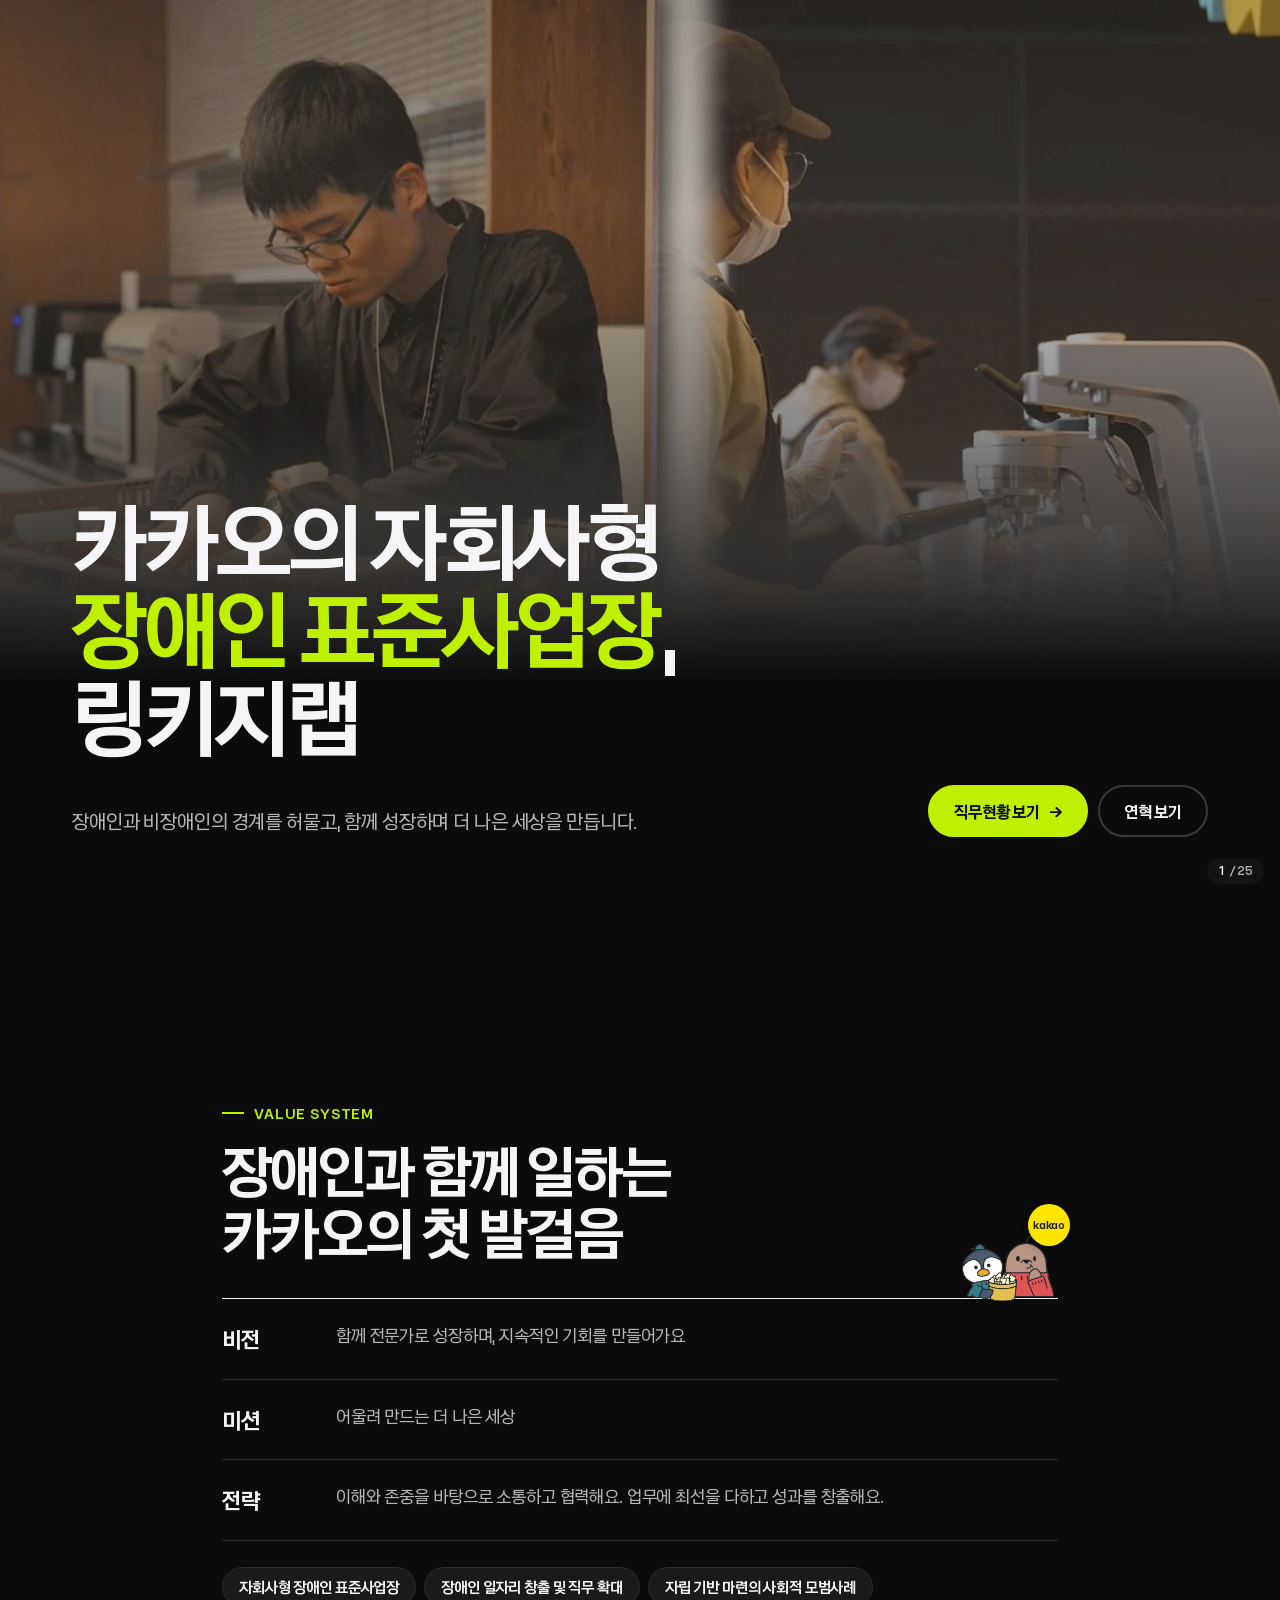
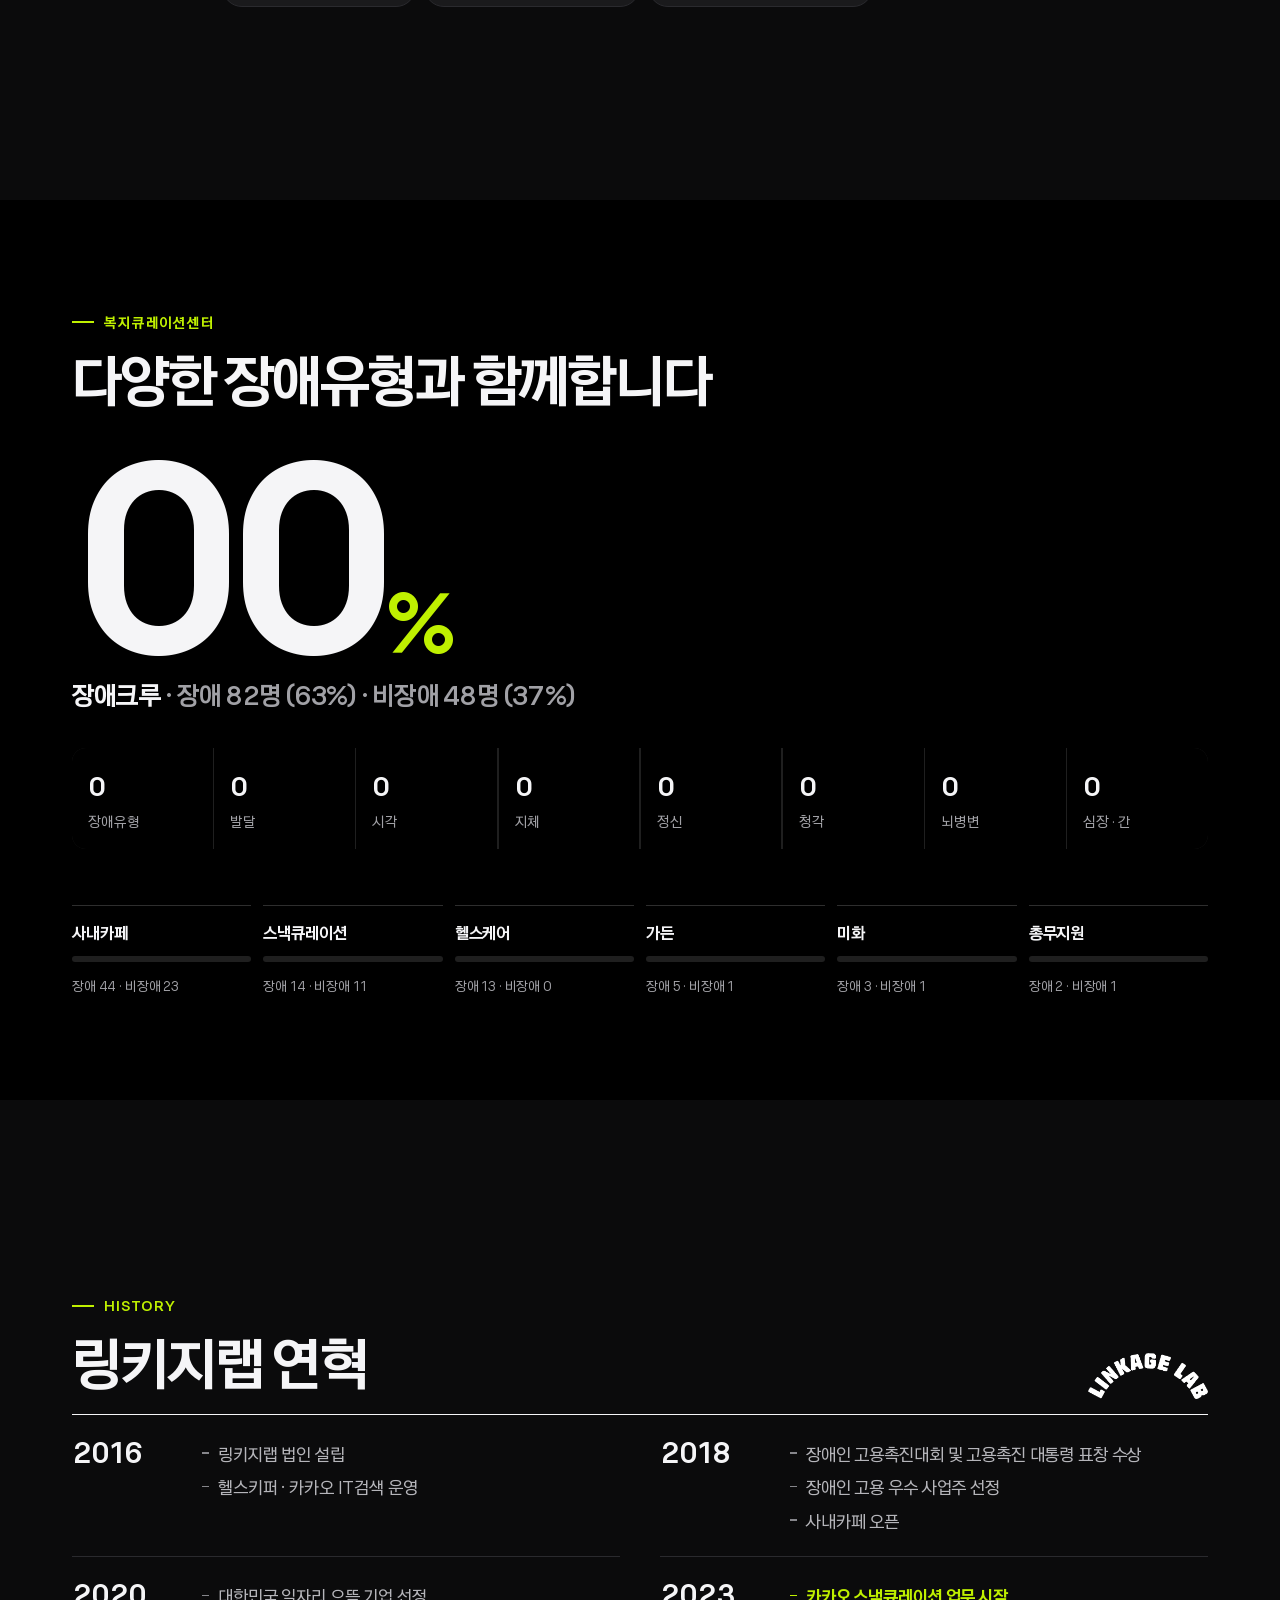
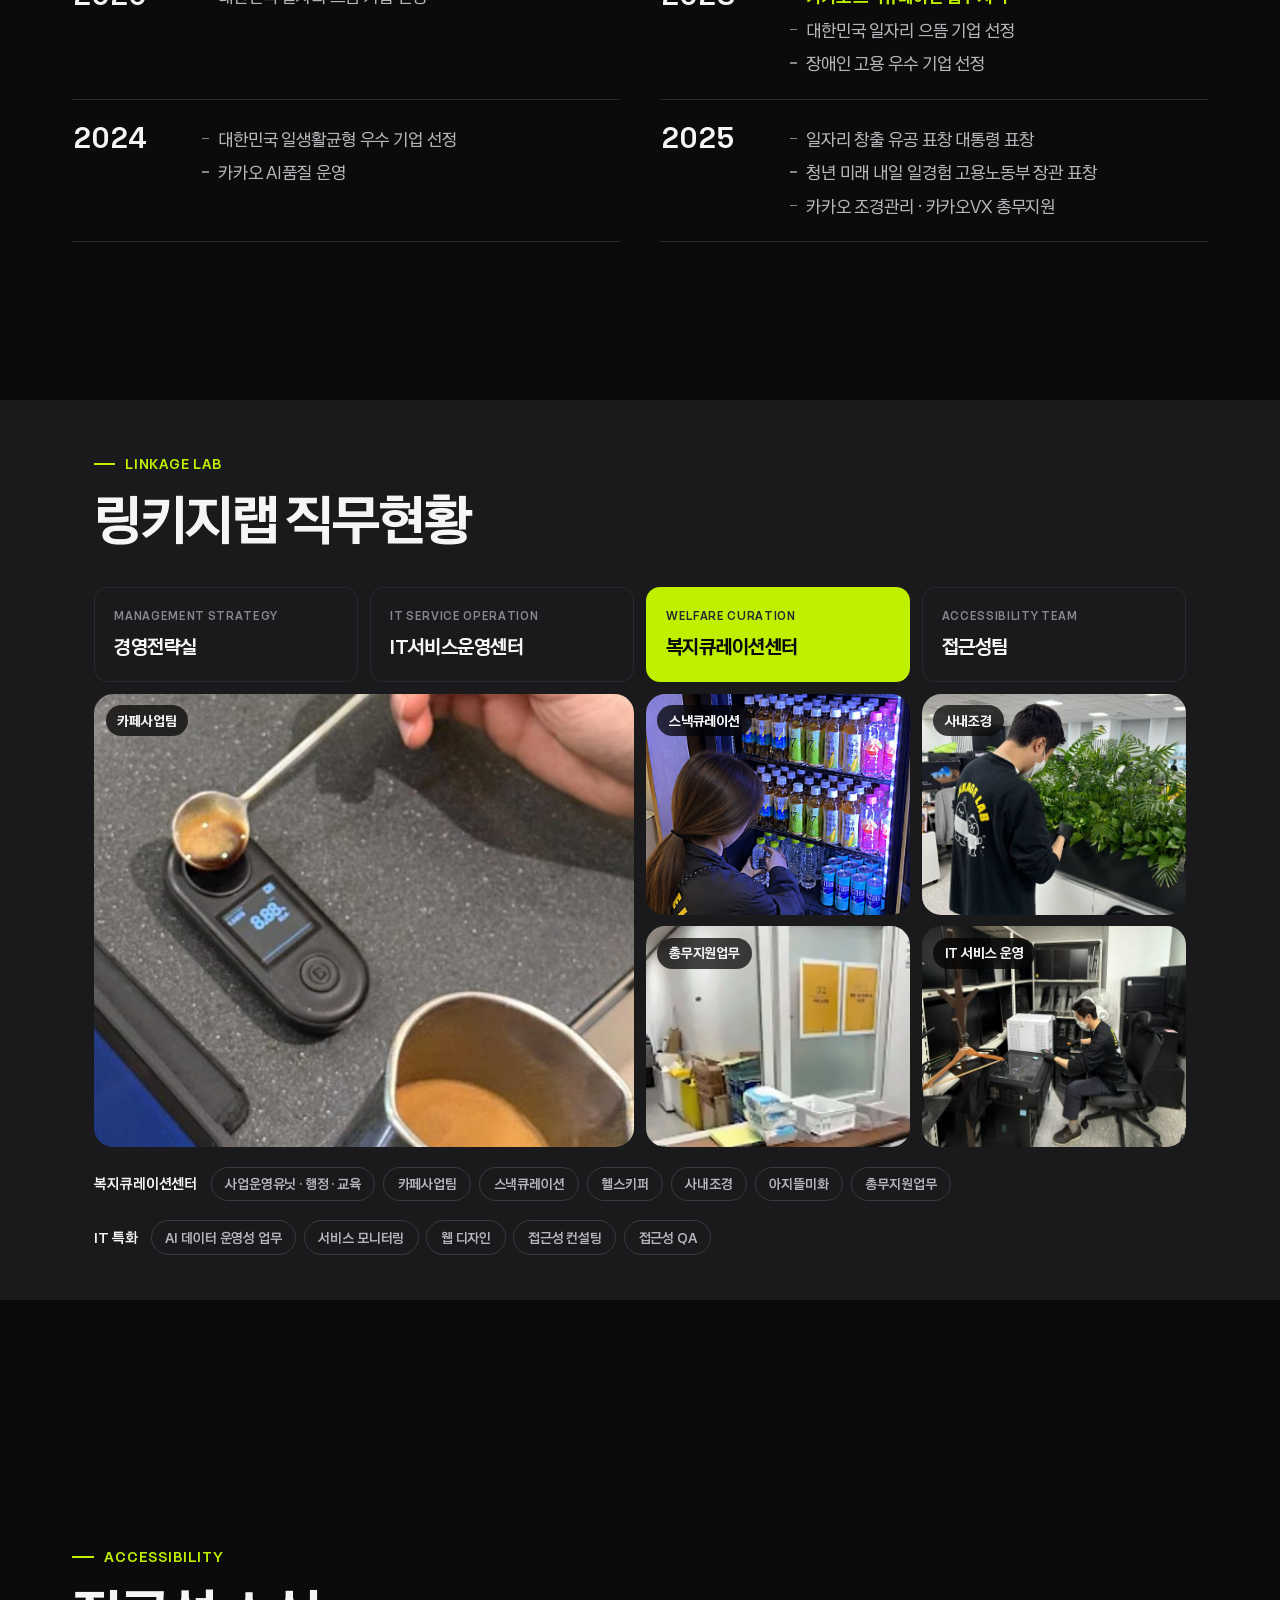
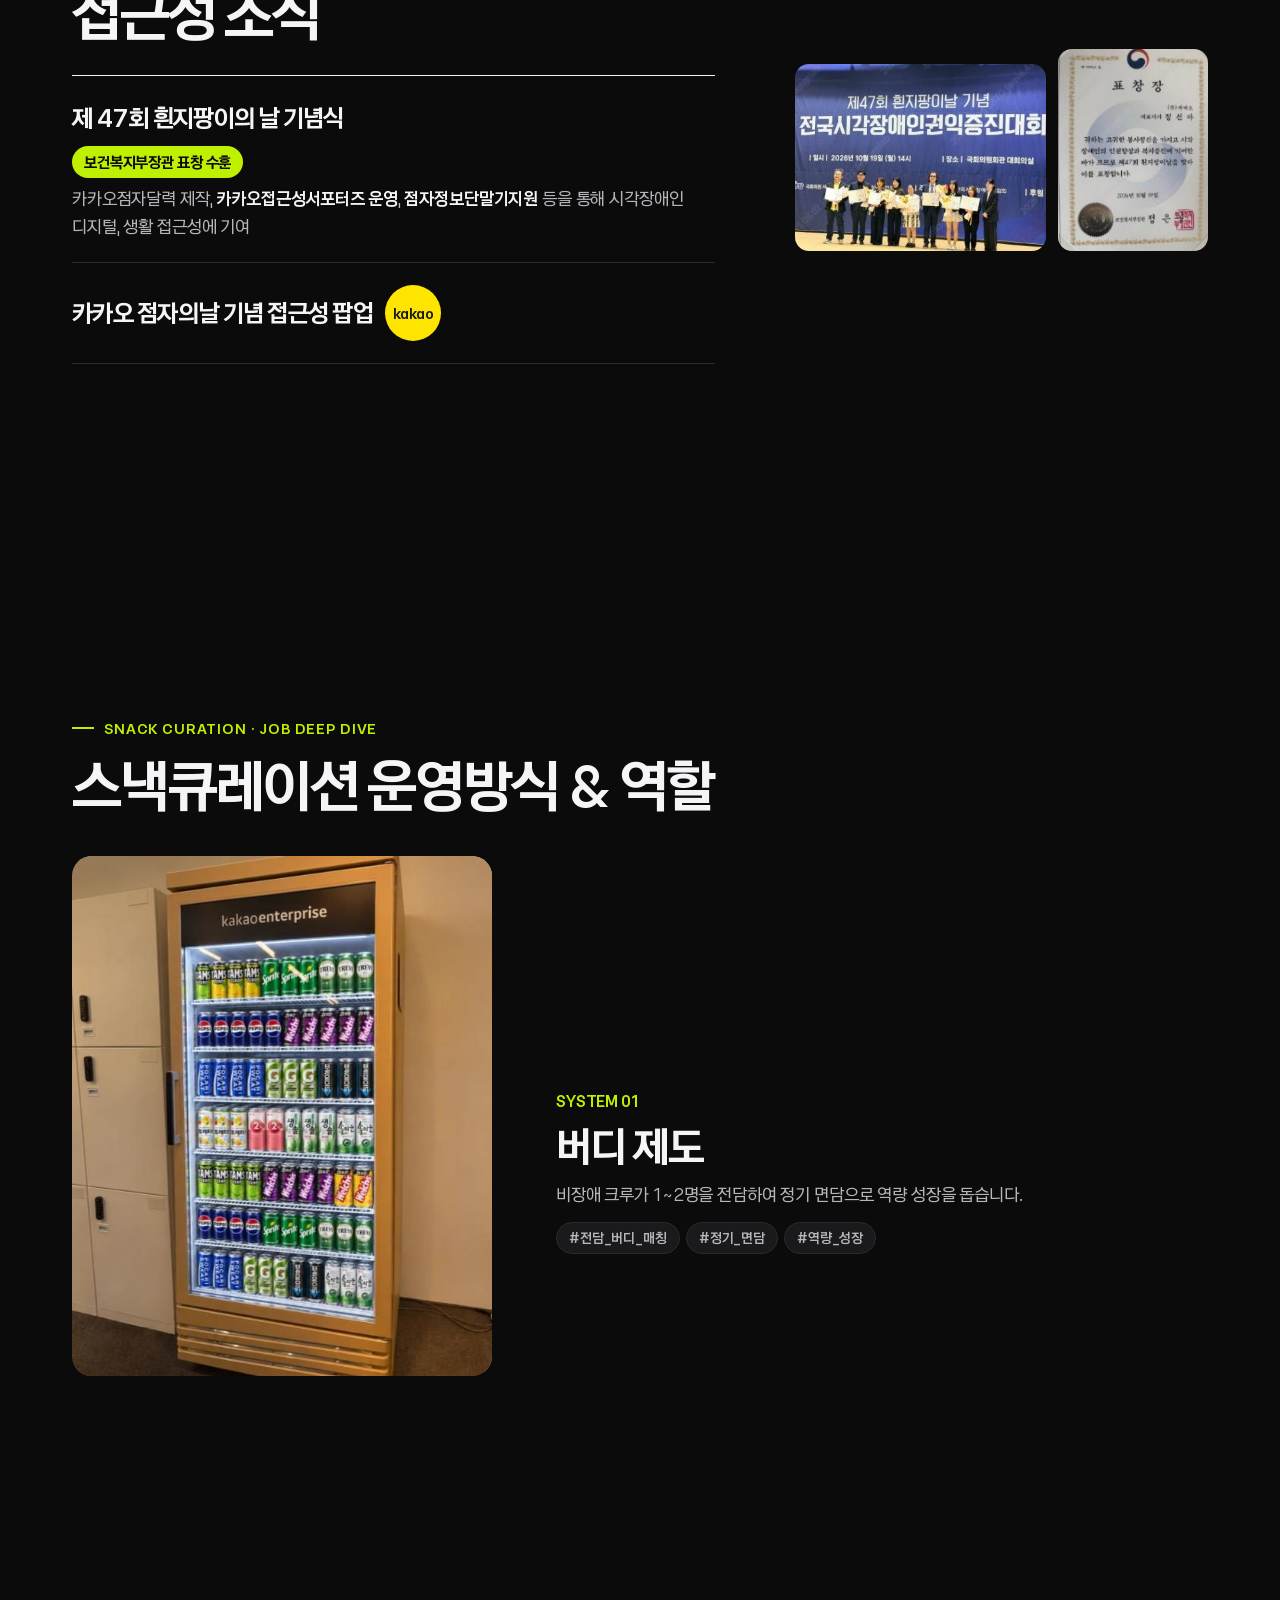
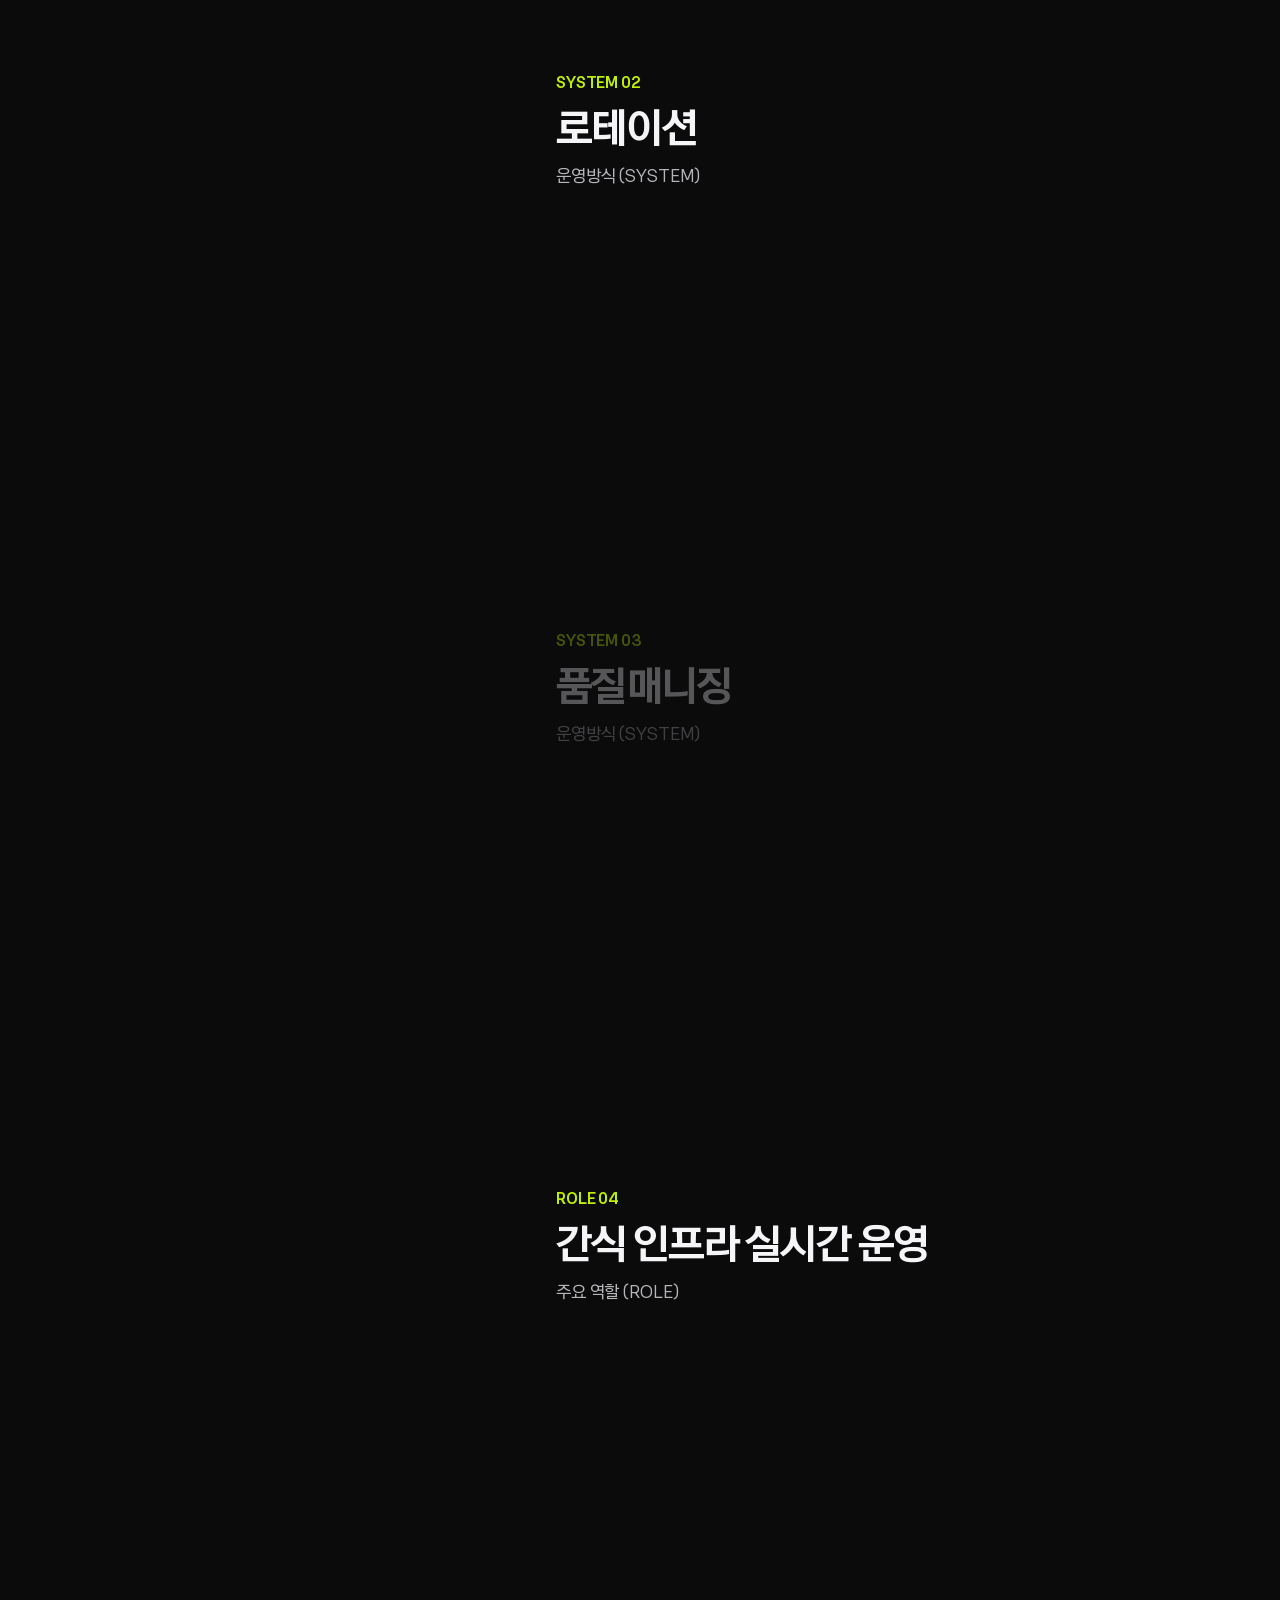
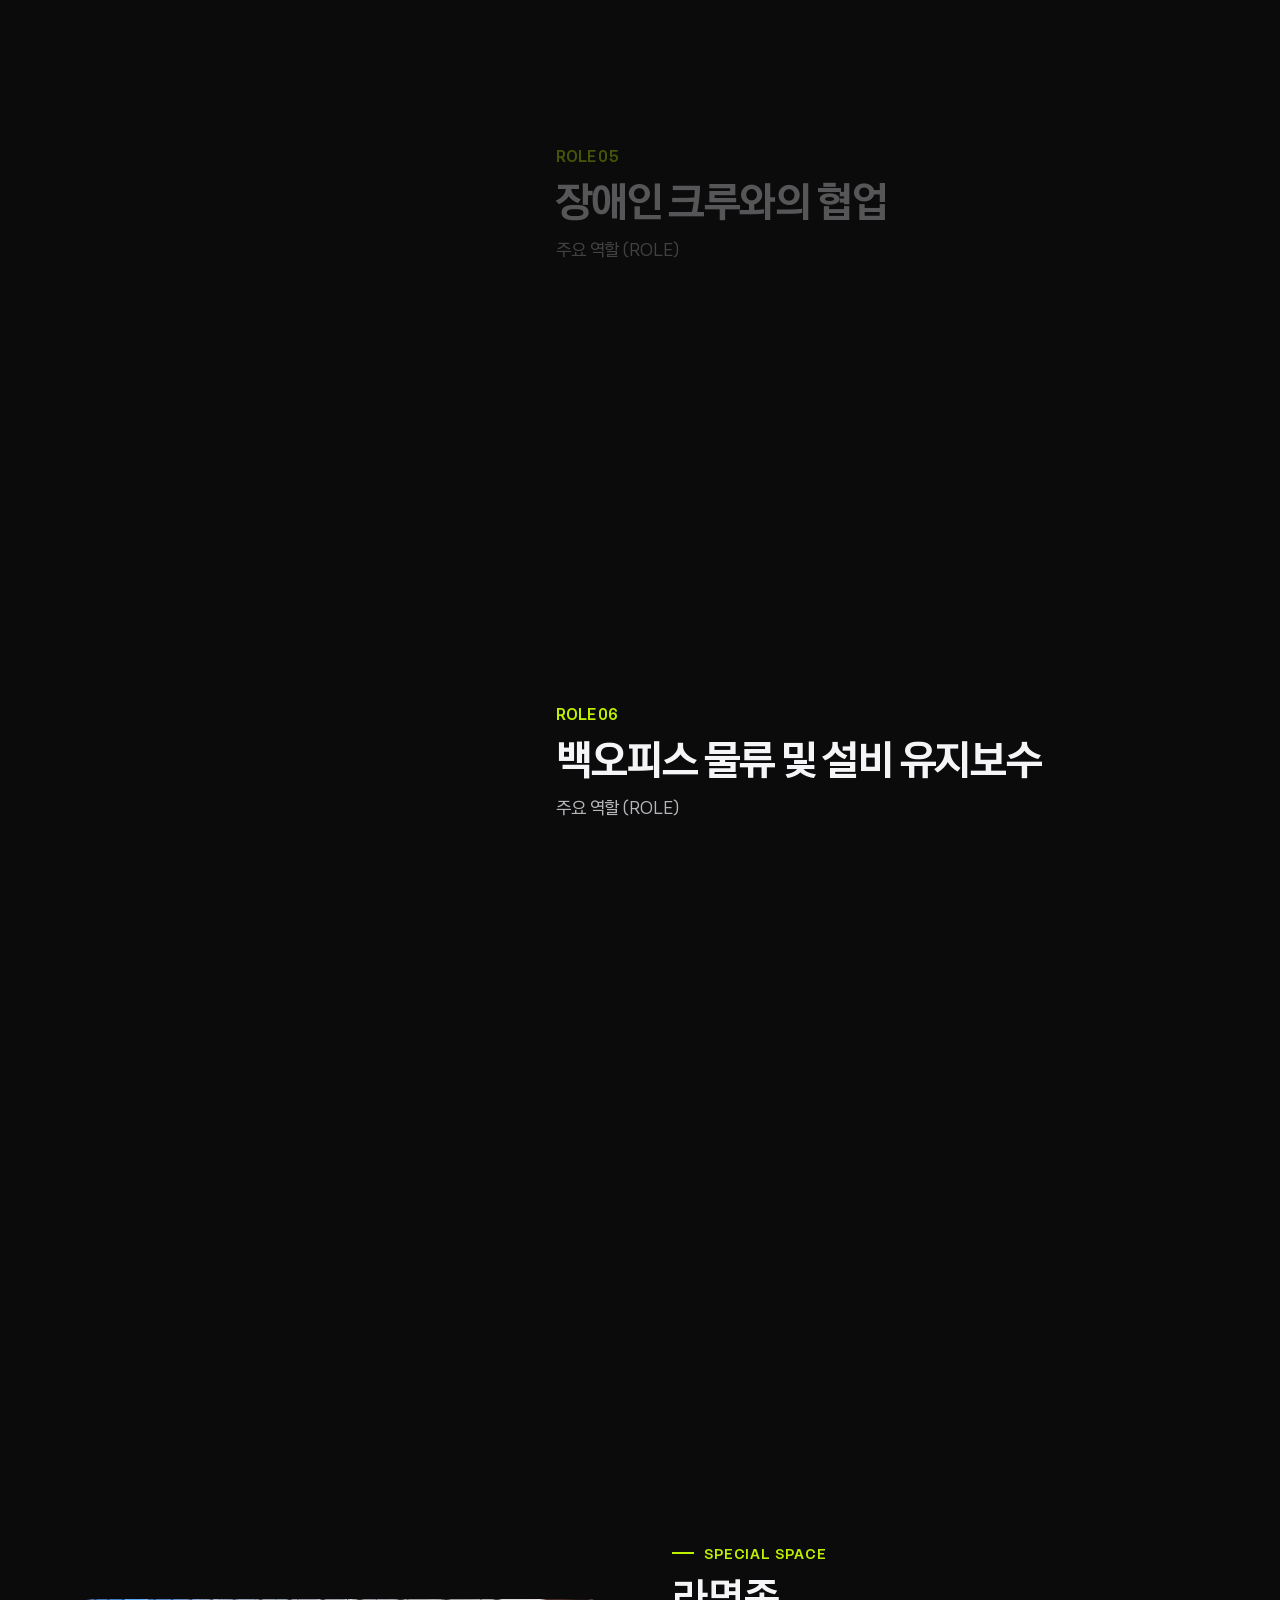
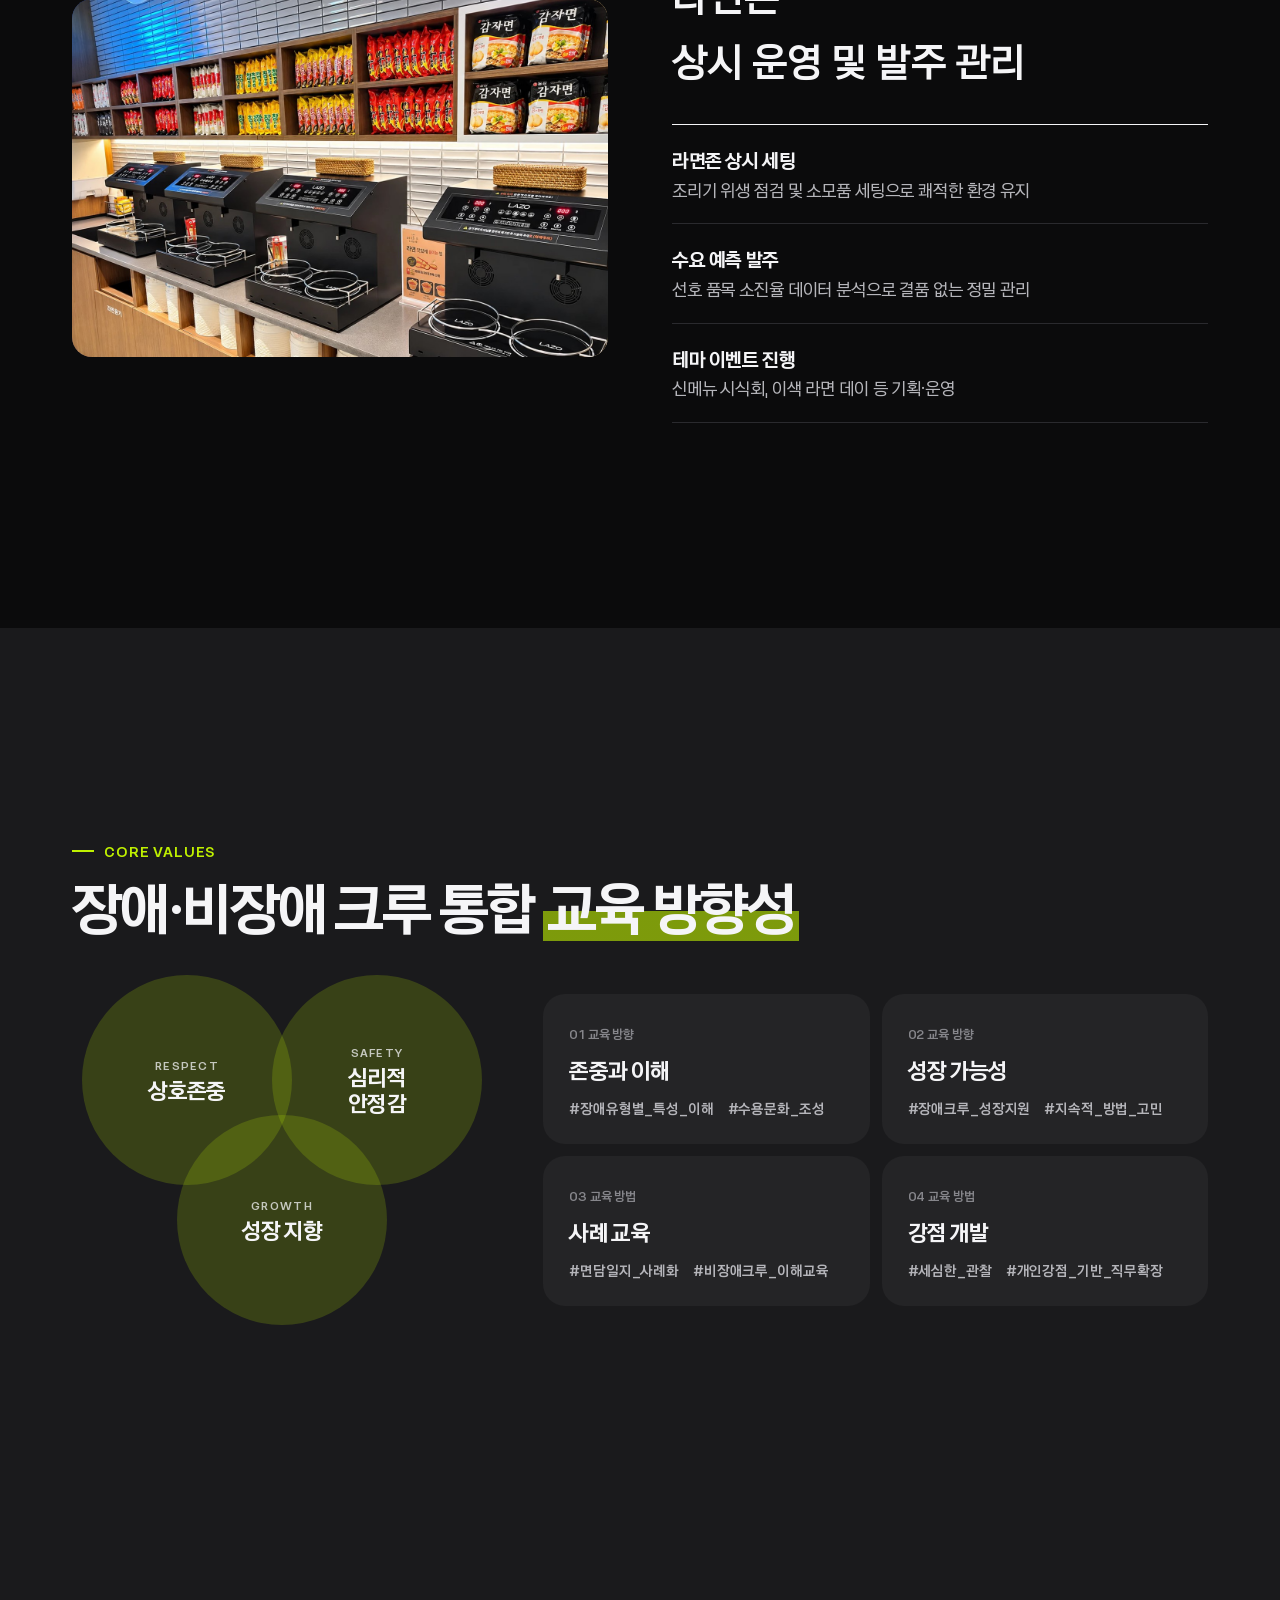
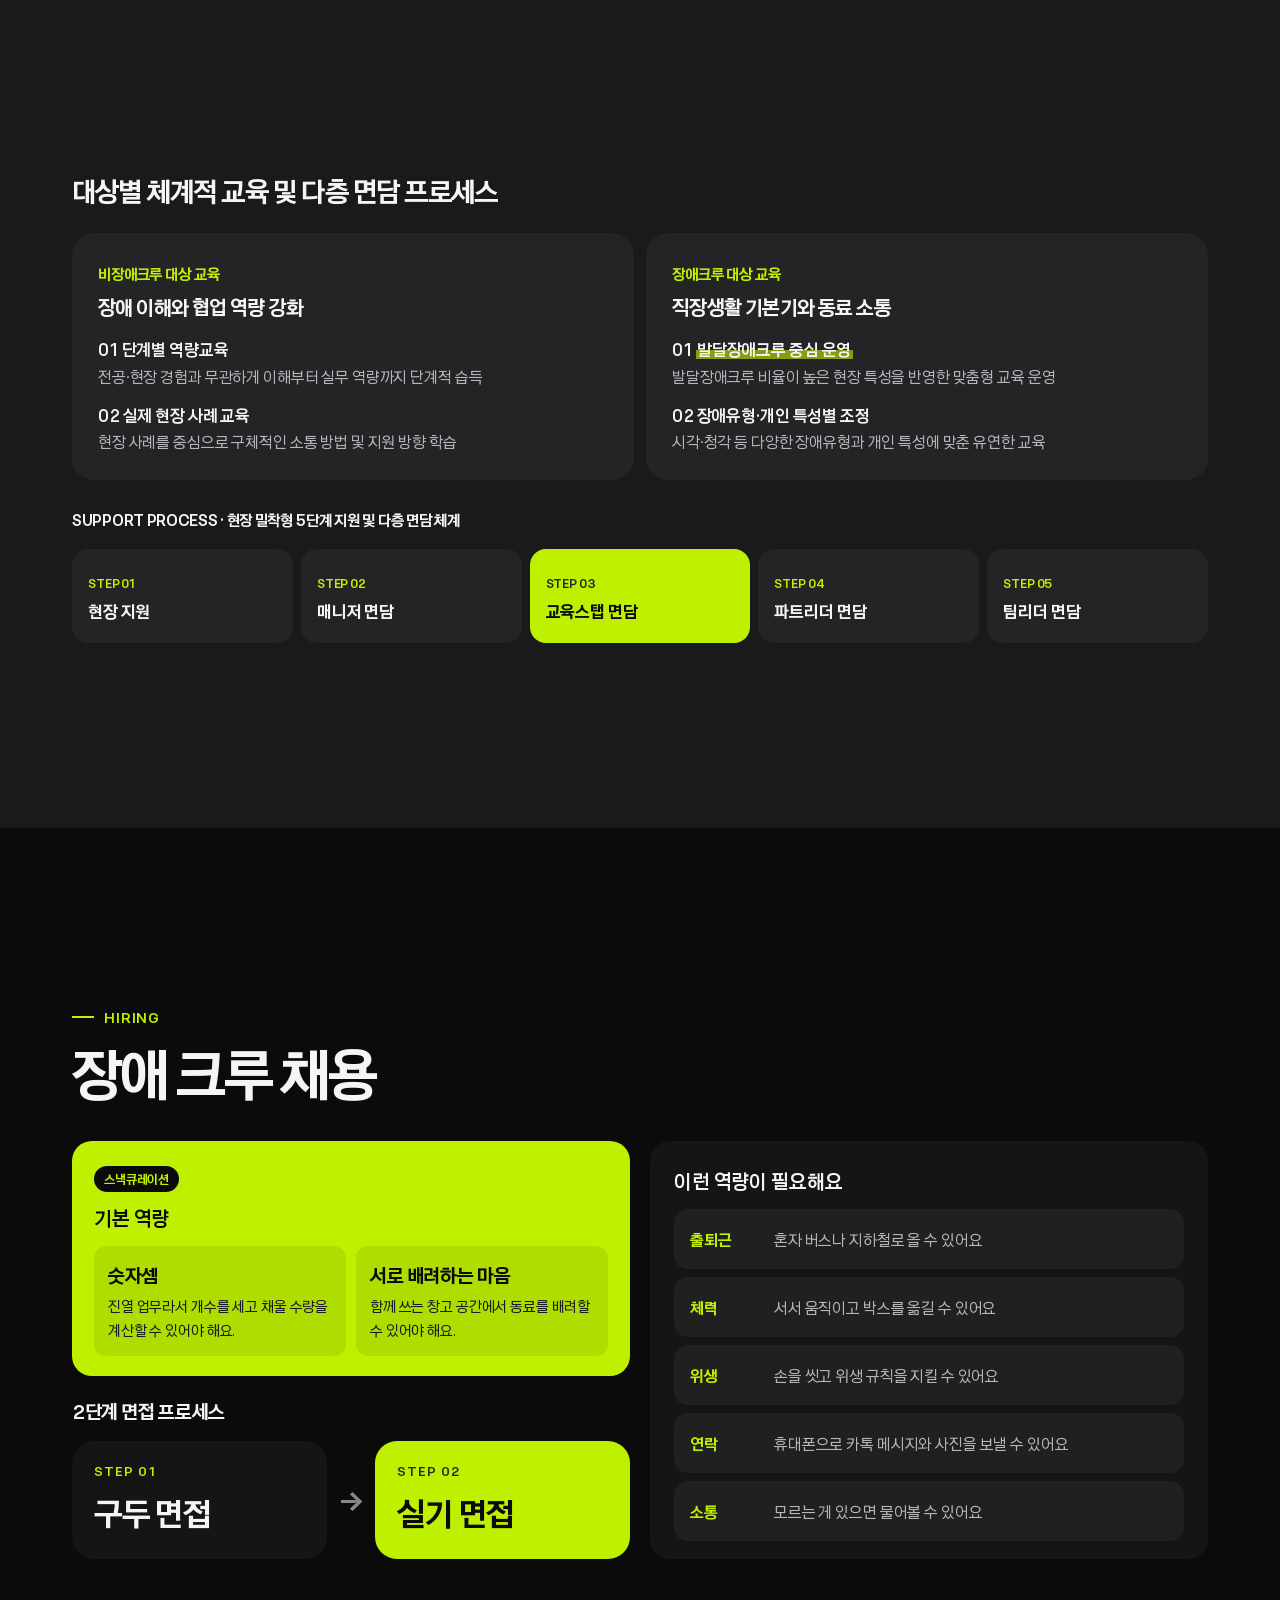
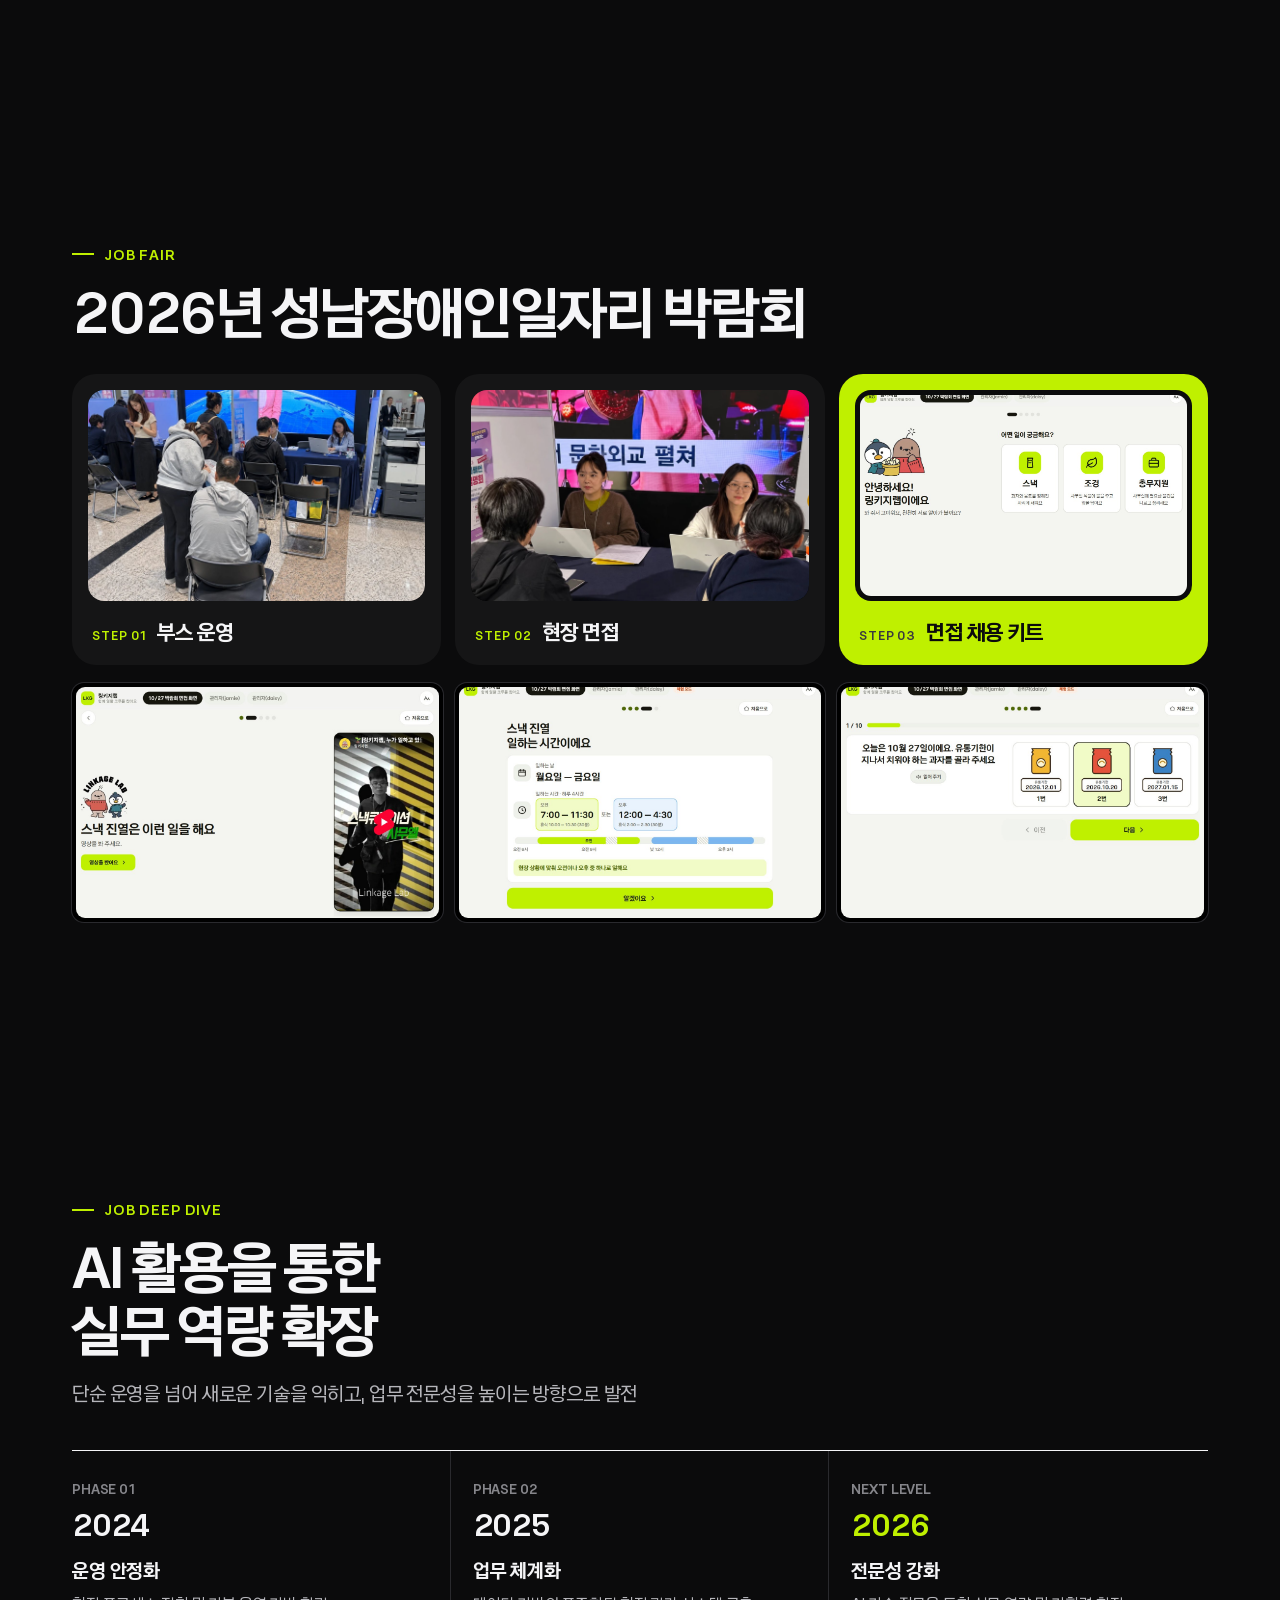
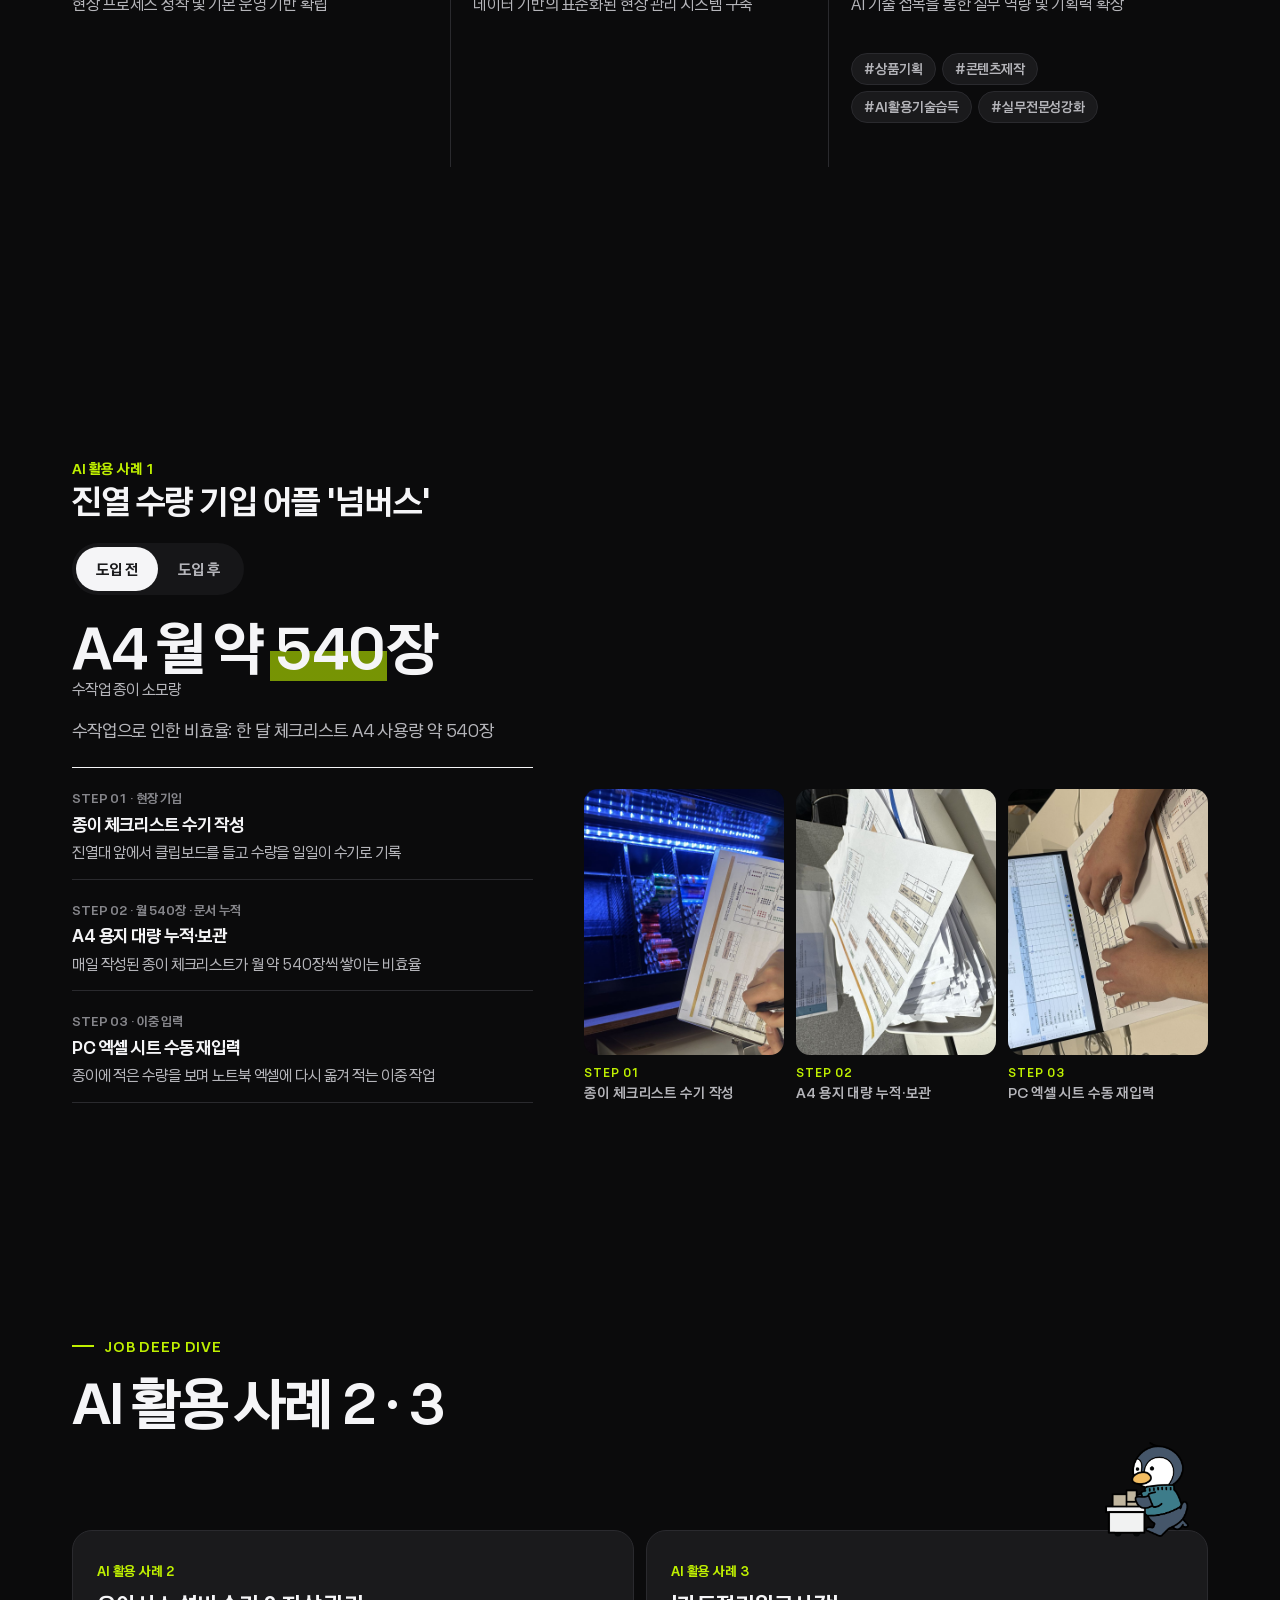
==== commit 9f463c7d: "링키지랩 소개: 박람회 키트 아래 띠 중복 첫 화면 빼고 3장 Co-Authored-By: Claude Opus 5.5 <noreply@anthropic.com>" ====
--- a/linkagelab/index.html
+++ b/linkagelab/index.html
@@ -769,7 +769,7 @@
 .fd-st.k .fd-t i{color:#3A3A3E}
 .fd-kit{background:#0B0B0C;padding:5px}
 .fd-kit img{position:static;border-radius:11px;object-position:0 0}
-.fd-strip{display:grid!important;grid-template-columns:repeat(4,minmax(0,1fr));gap:12px;margin-top:18px}
+.fd-strip{display:grid!important;grid-template-columns:repeat(3,minmax(0,1fr));gap:12px;margin-top:18px}
 .fd-strip .ht-shot{width:auto!important}
 @media (max-width:960px){.fd-flow{grid-template-columns:1fr}.fd-strip{grid-template-columns:1fr 1fr}}
 @media (prefers-reduced-motion:reduce){.fd-x .fx2{animation:none}}
@@ -1089,7 +1089,7 @@
       <div class="fd-st"><button class="zoom fd-ph" type="button" aria-label="현장 면접 사진 크게 보기"><img src="img/fair-interview.jpg" width="1400" height="1050" alt="박람회 현장 면접" loading="lazy" style="object-position:50% 60%"></button><div class="fd-t"><i>STEP 02</i><b>현장 면접</b></div></div>
       <div class="fd-st k"><button class="zoom fd-ph fd-kit" type="button" aria-label="채용 키트 첫 화면 크게 보기"><img src="img/kit-step1.jpg" width="1180" height="750" alt="채용 키트 첫 화면" loading="lazy"></button><div class="fd-t"><i>STEP 03</i><b>면접 채용 키트</b></div></div>
     </div>
-    <div class="fd-strip"><button class="ht-shot zoom" type="button" aria-label="직무 고르기 화면 크게 보기"><img src="img/kit-step1.jpg" width="1180" height="750" alt="채용 키트 직무 고르기 화면" loading="lazy"></button><button class="ht-shot zoom" type="button" aria-label="직무 소개 영상 화면 크게 보기"><img src="img/kit-video.jpg" width="1180" height="750" alt="채용 키트 직무 소개 영상 화면" loading="lazy"></button><button class="ht-shot zoom" type="button" aria-label="근무 시간 안내 화면 크게 보기"><img src="img/kit-step3.jpg" width="1180" height="750" alt="채용 키트 근무 시간 안내 화면" loading="lazy"></button><button class="ht-shot zoom" type="button" aria-label="역량 체크 화면 크게 보기"><img src="img/kit-step4.jpg" width="1180" height="750" alt="채용 키트 역량 체크 화면" loading="lazy"></button></div>
+    <div class="fd-strip"><button class="ht-shot zoom" type="button" aria-label="직무 소개 영상 화면 크게 보기"><img src="img/kit-video.jpg" width="1180" height="750" alt="채용 키트 직무 소개 영상 화면" loading="lazy"></button><button class="ht-shot zoom" type="button" aria-label="근무 시간 안내 화면 크게 보기"><img src="img/kit-step3.jpg" width="1180" height="750" alt="채용 키트 근무 시간 안내 화면" loading="lazy"></button><button class="ht-shot zoom" type="button" aria-label="역량 체크 화면 크게 보기"><img src="img/kit-step4.jpg" width="1180" height="750" alt="채용 키트 역량 체크 화면" loading="lazy"></button></div>
   </div>
 </section>
 
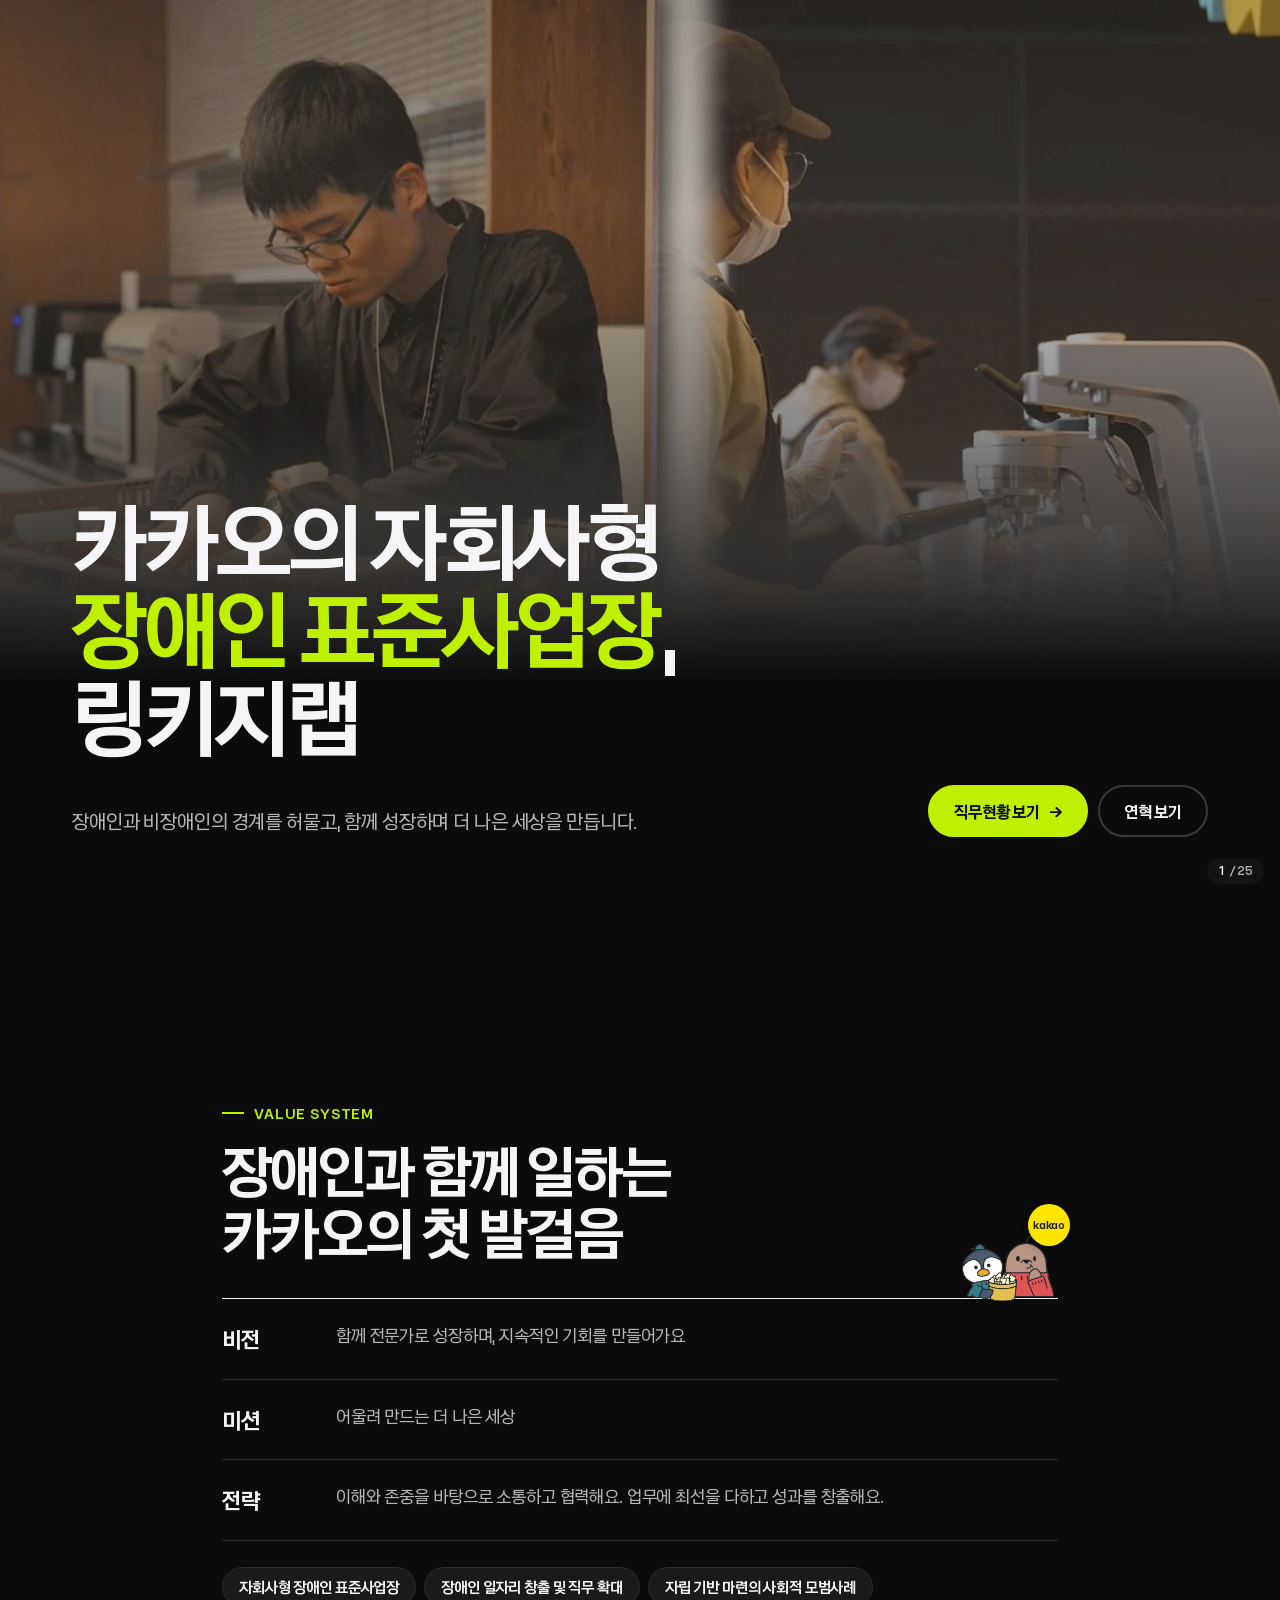
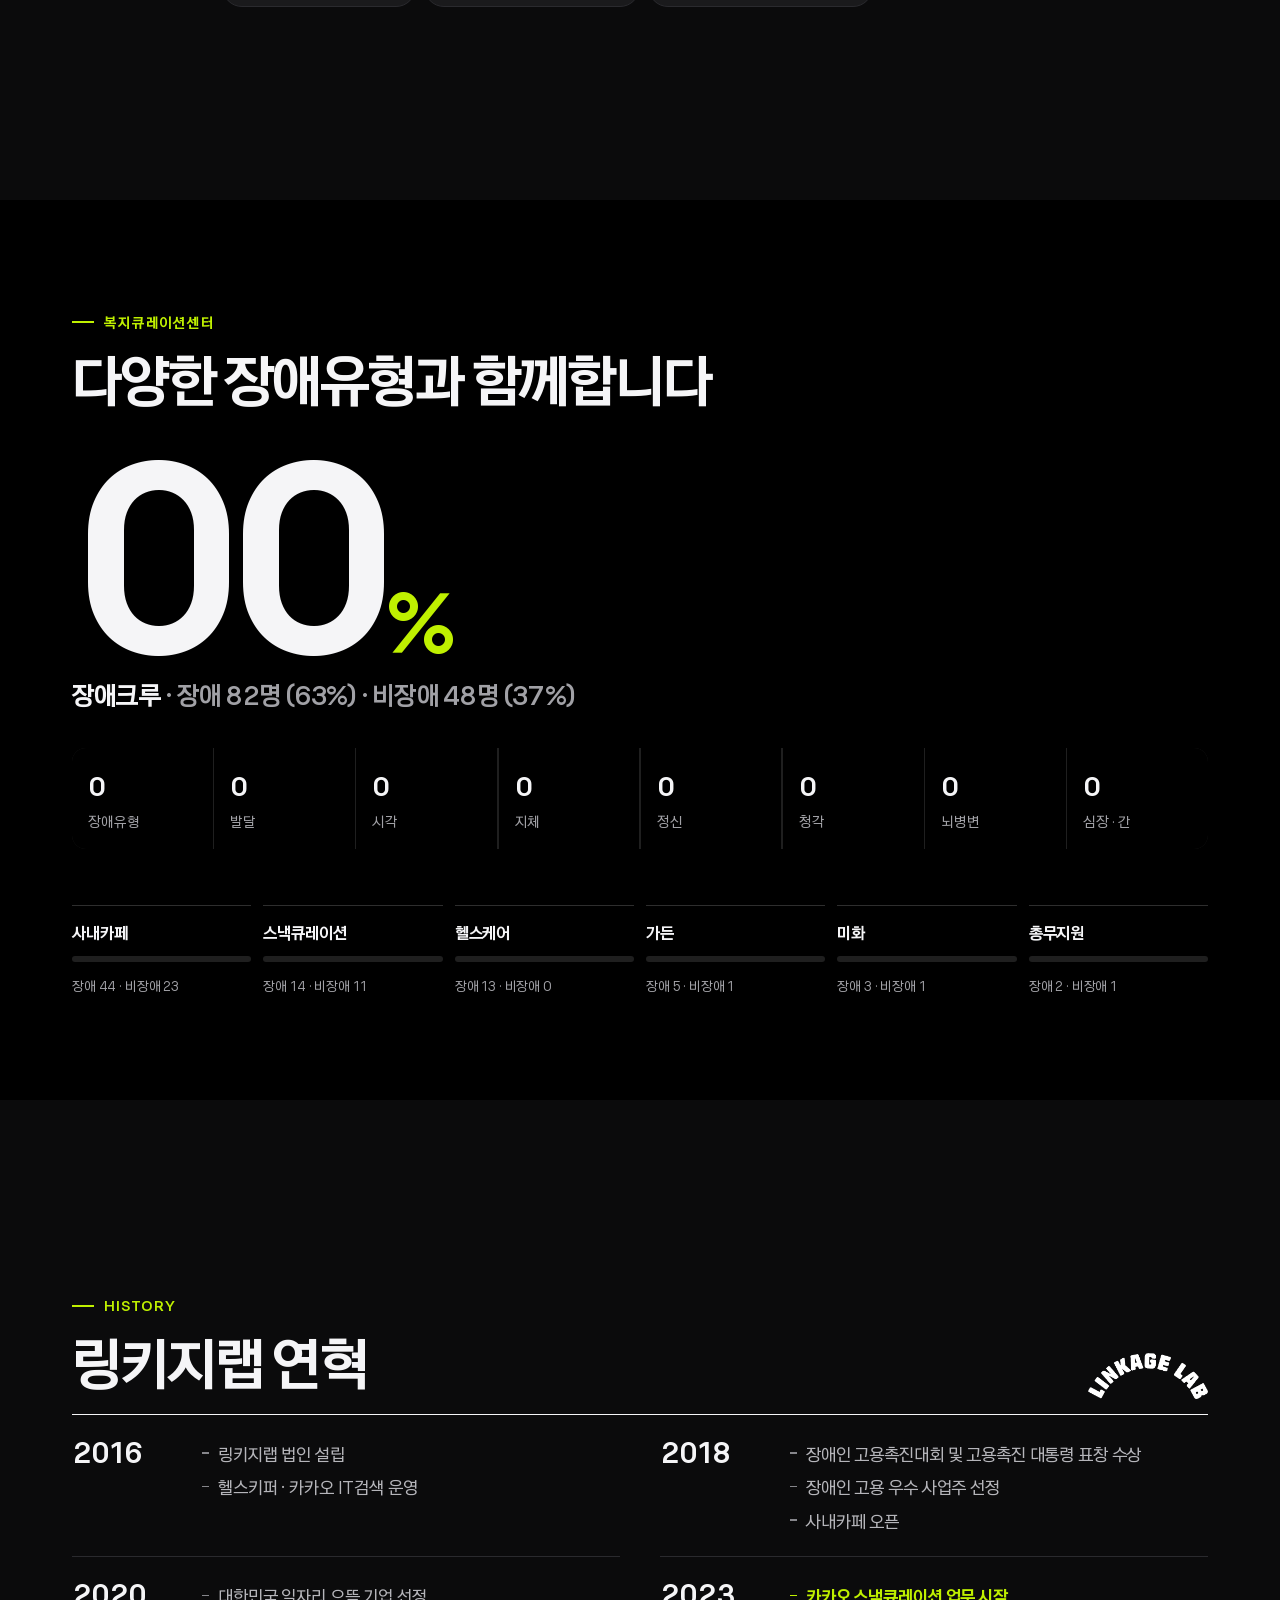
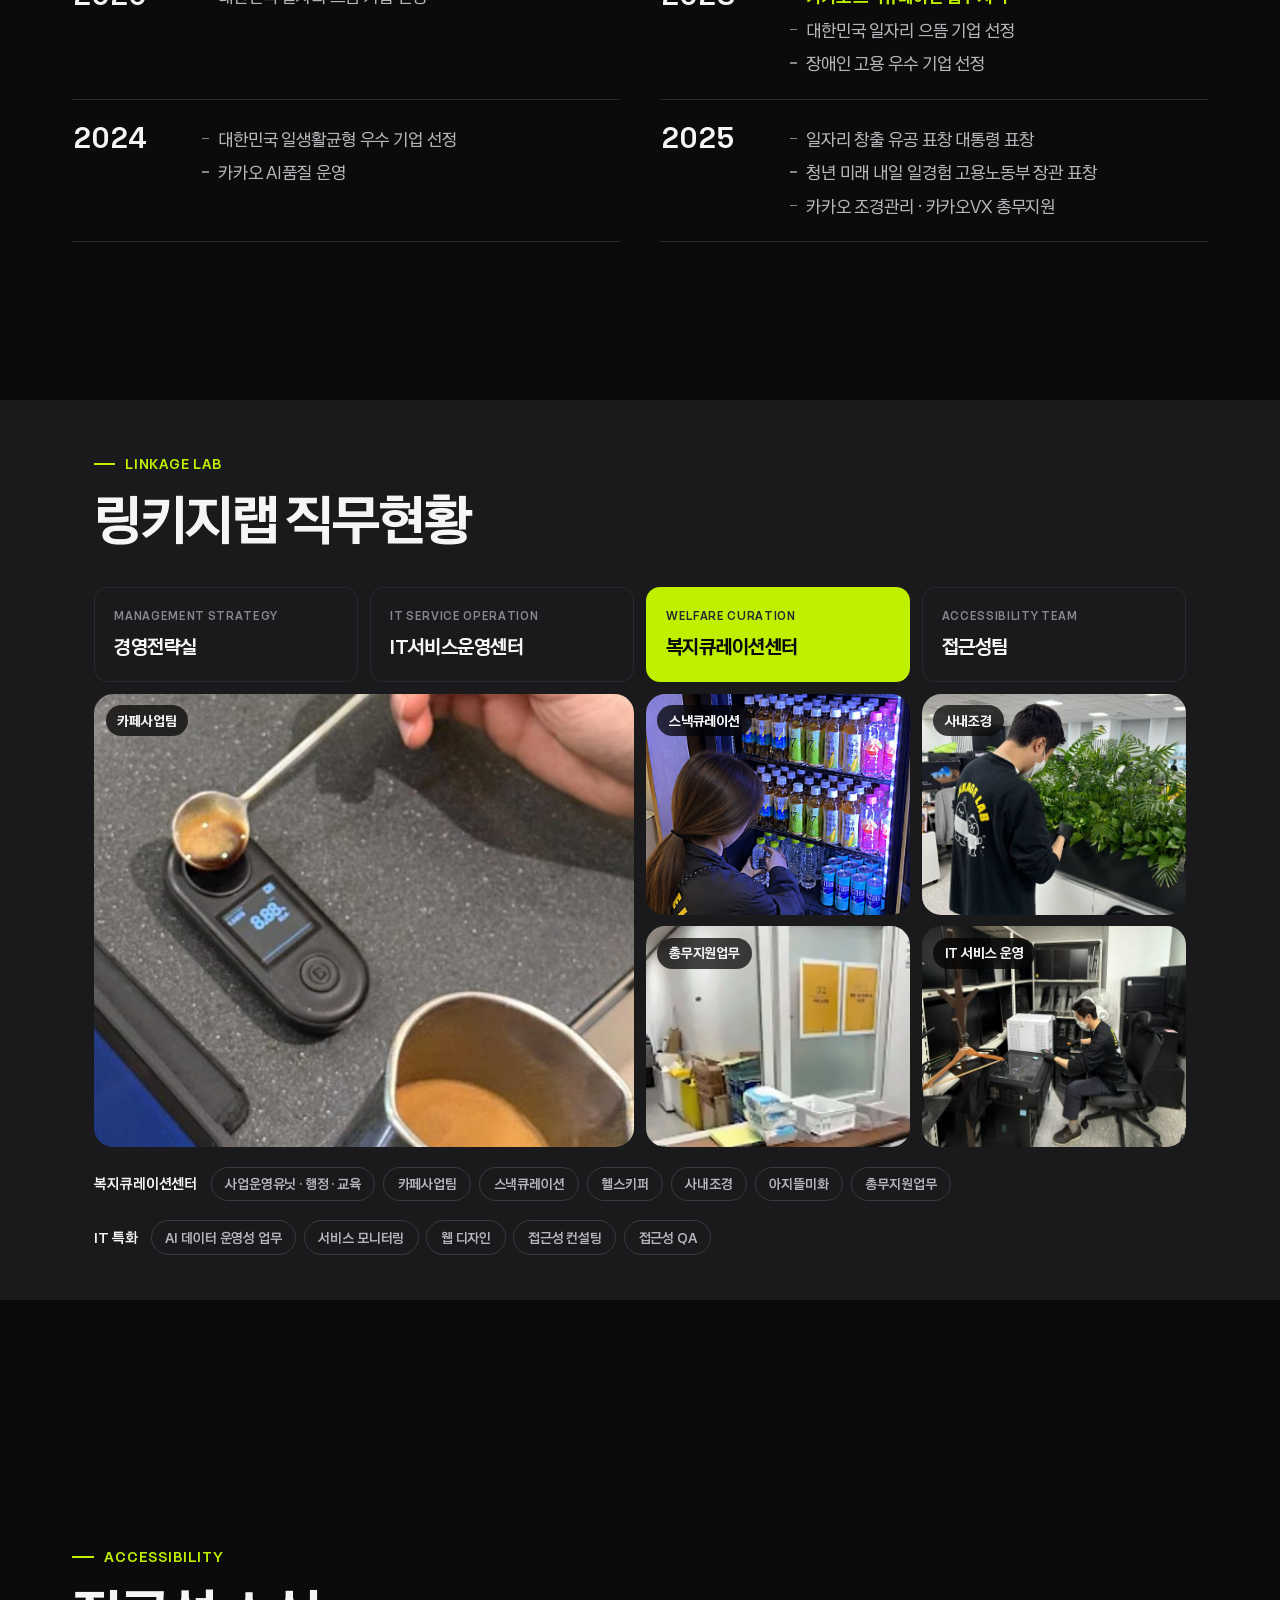
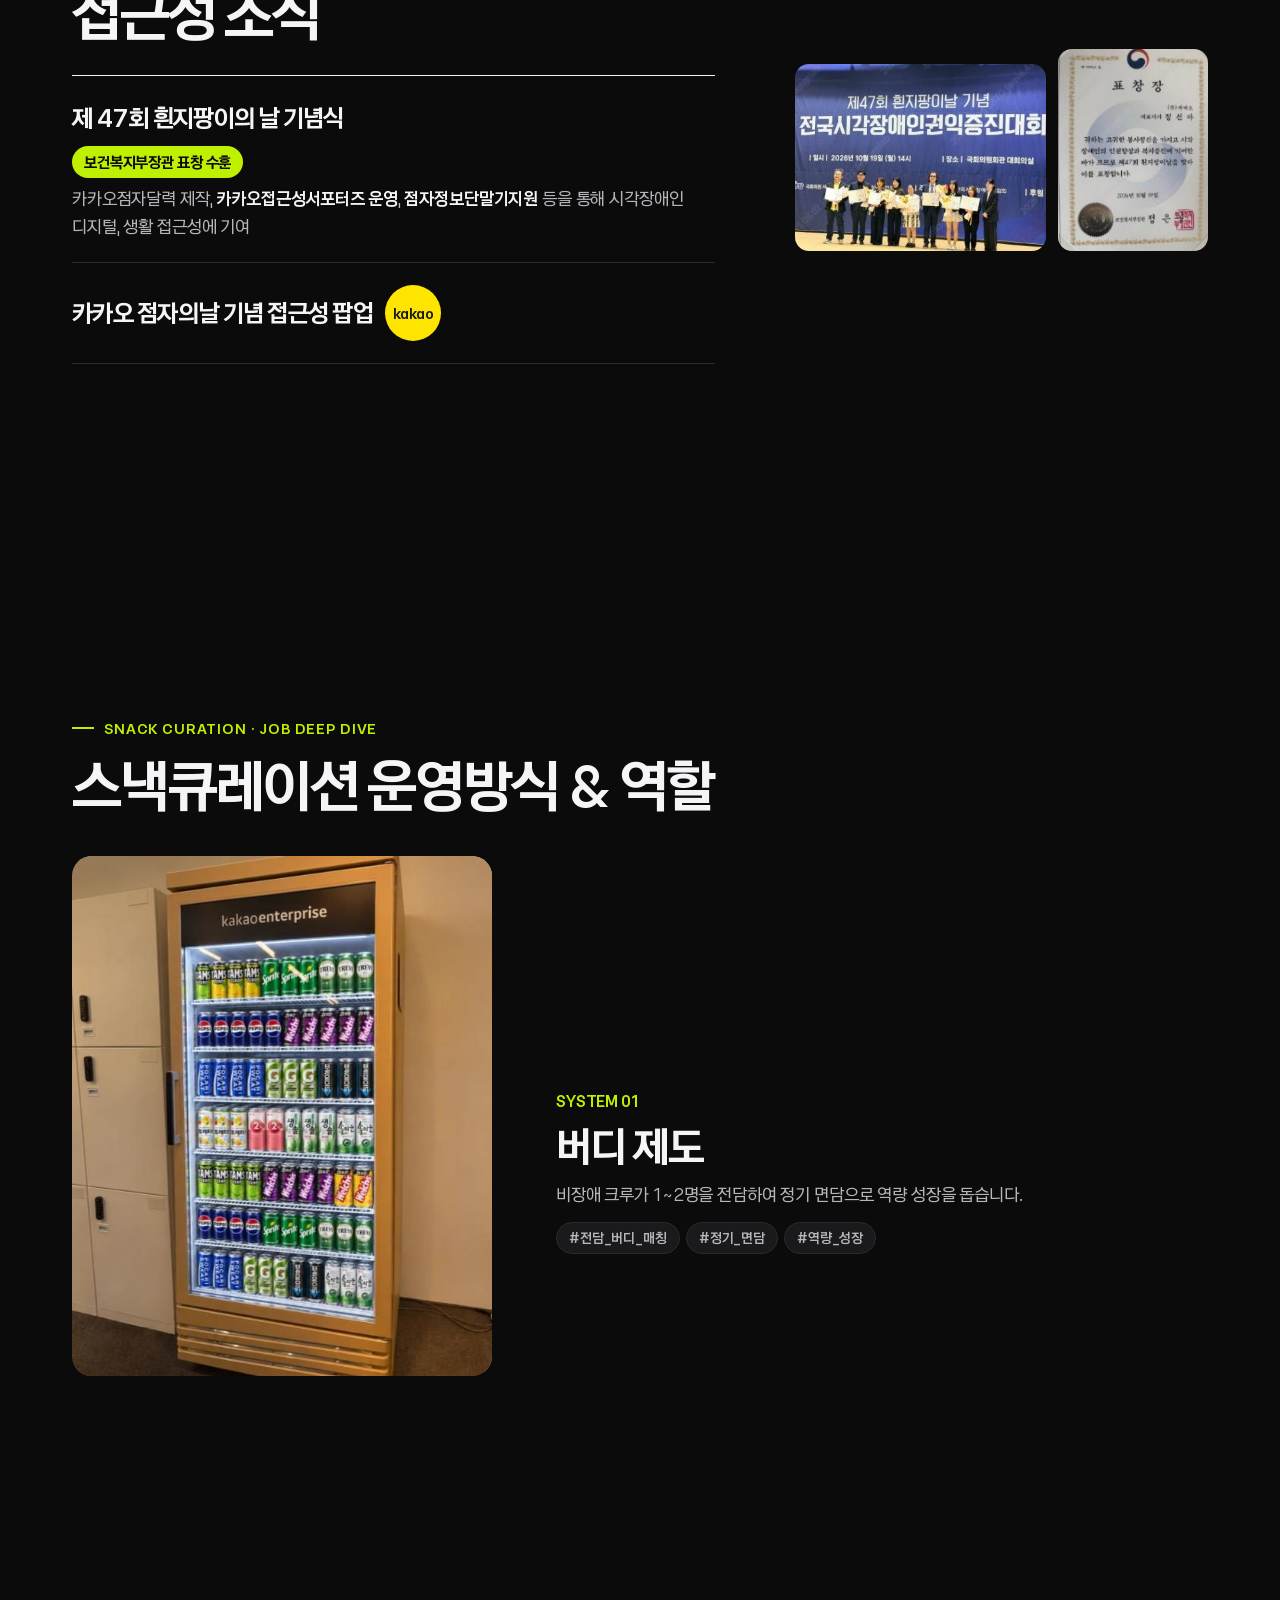
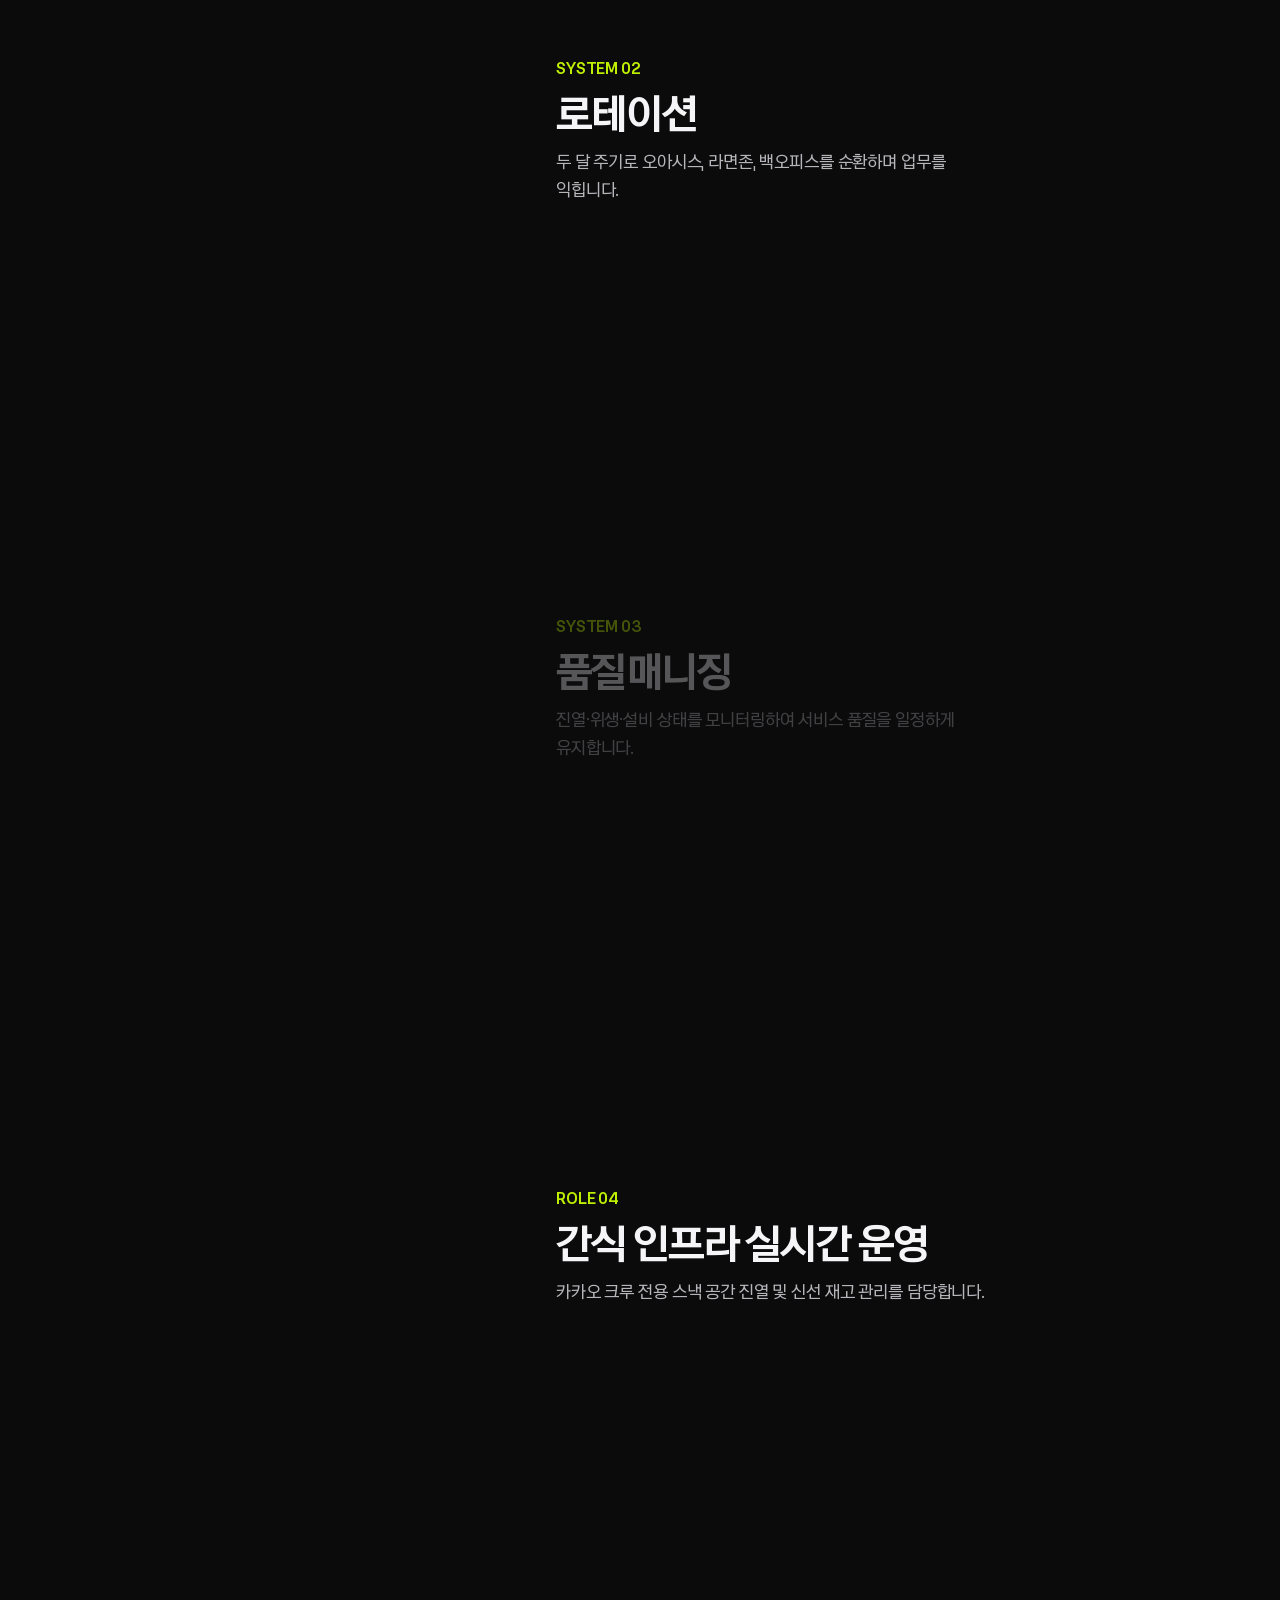
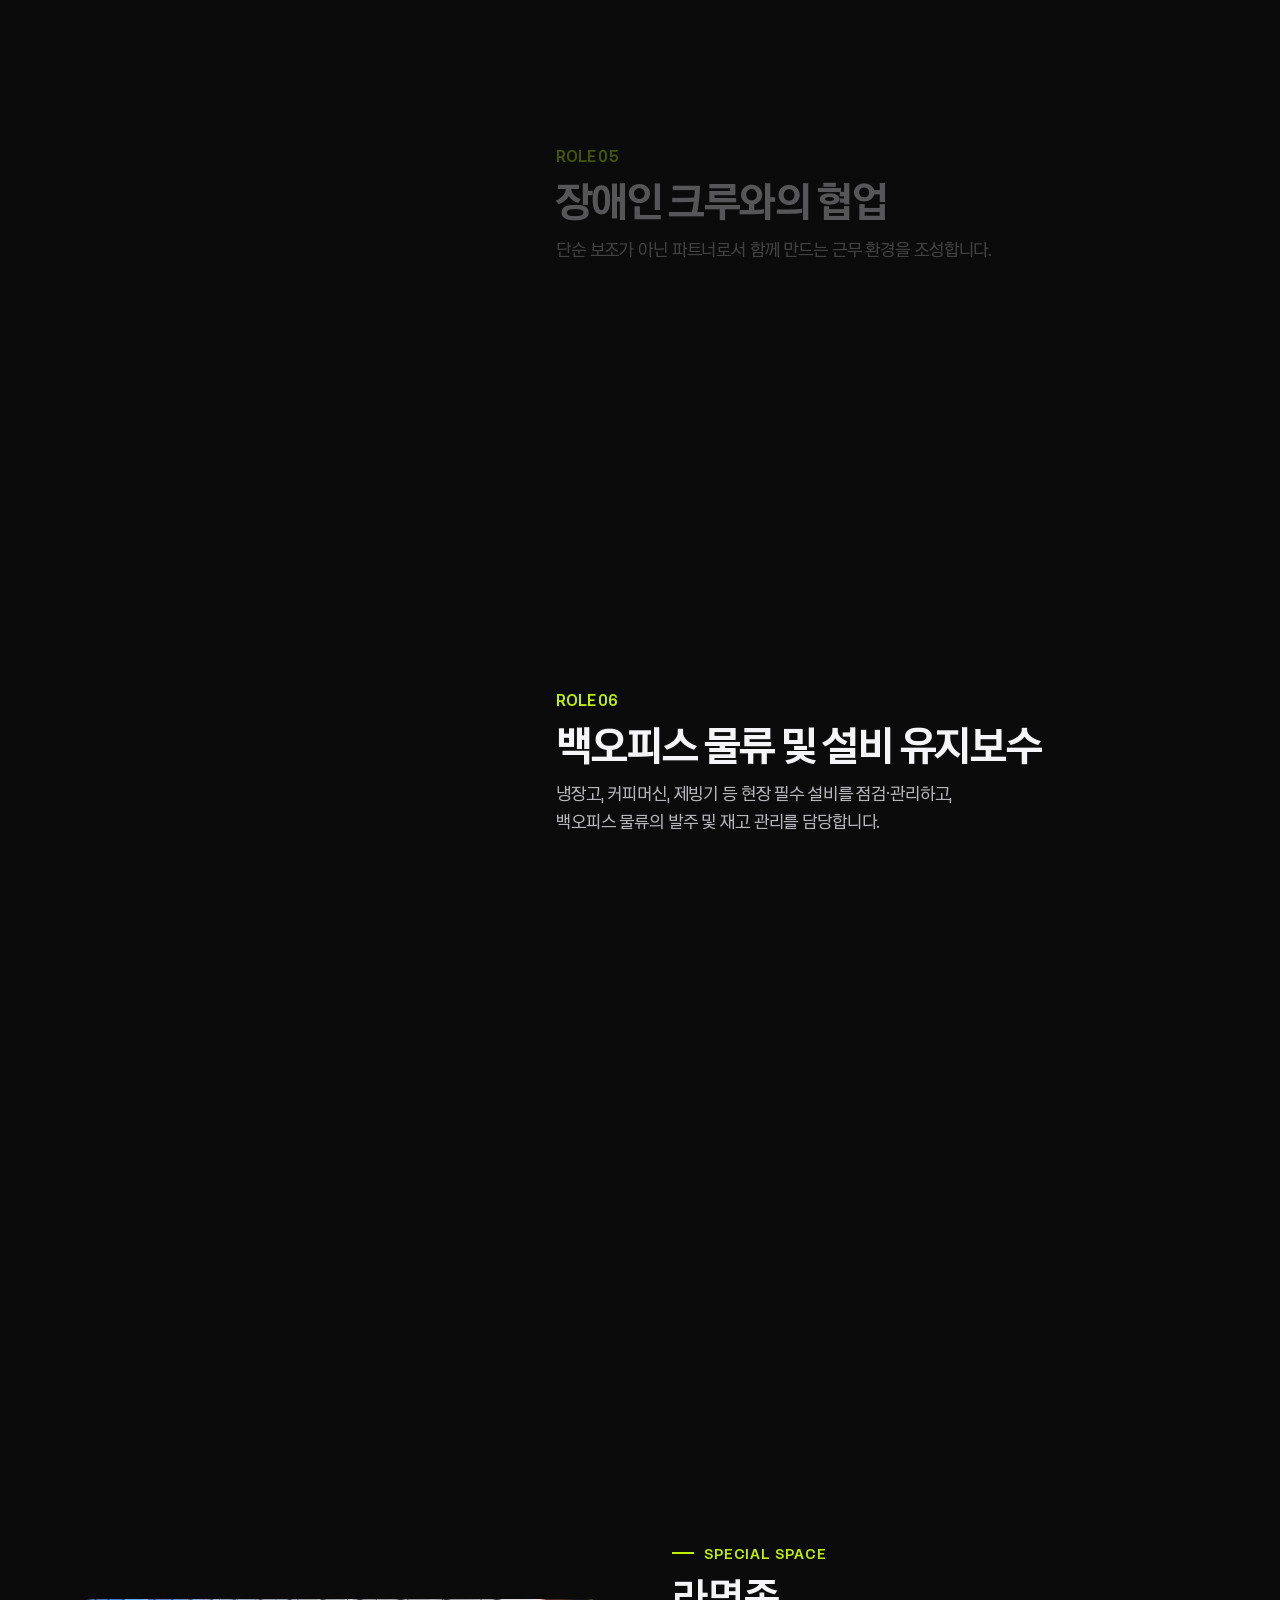
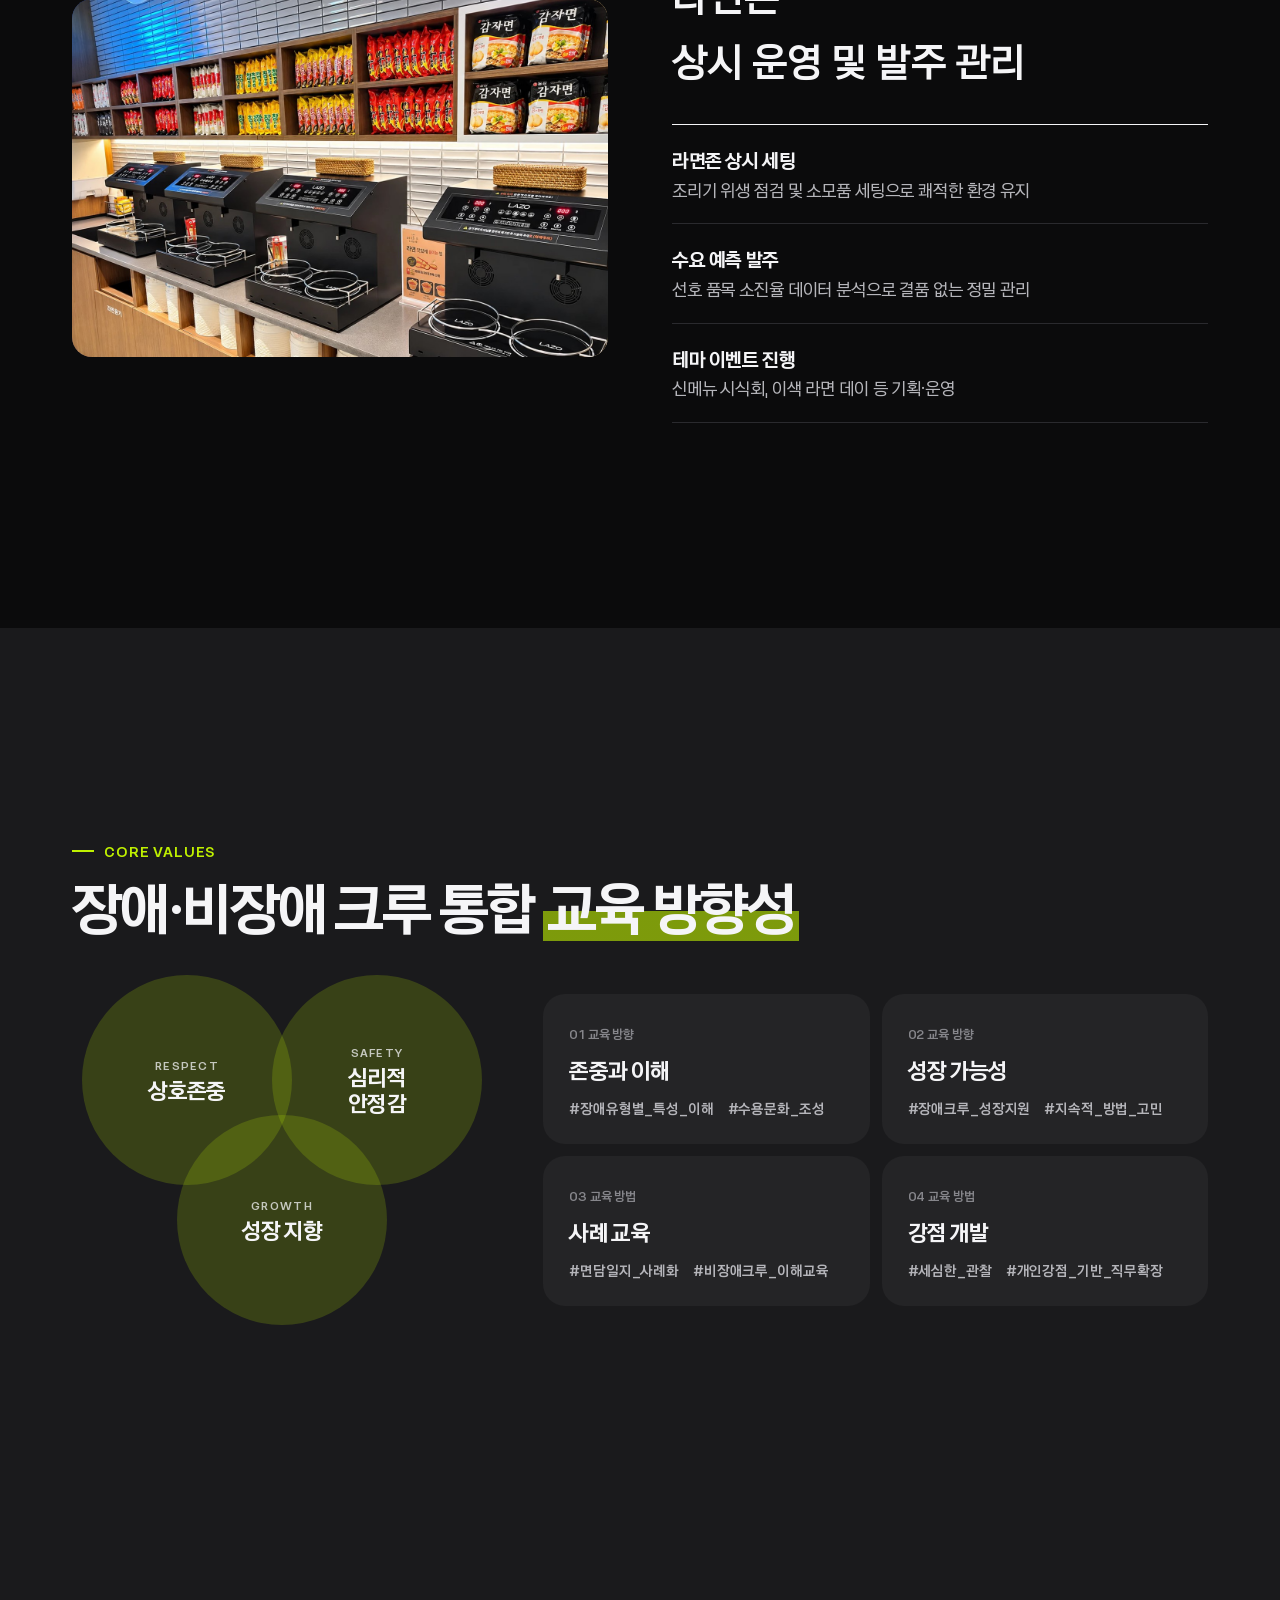
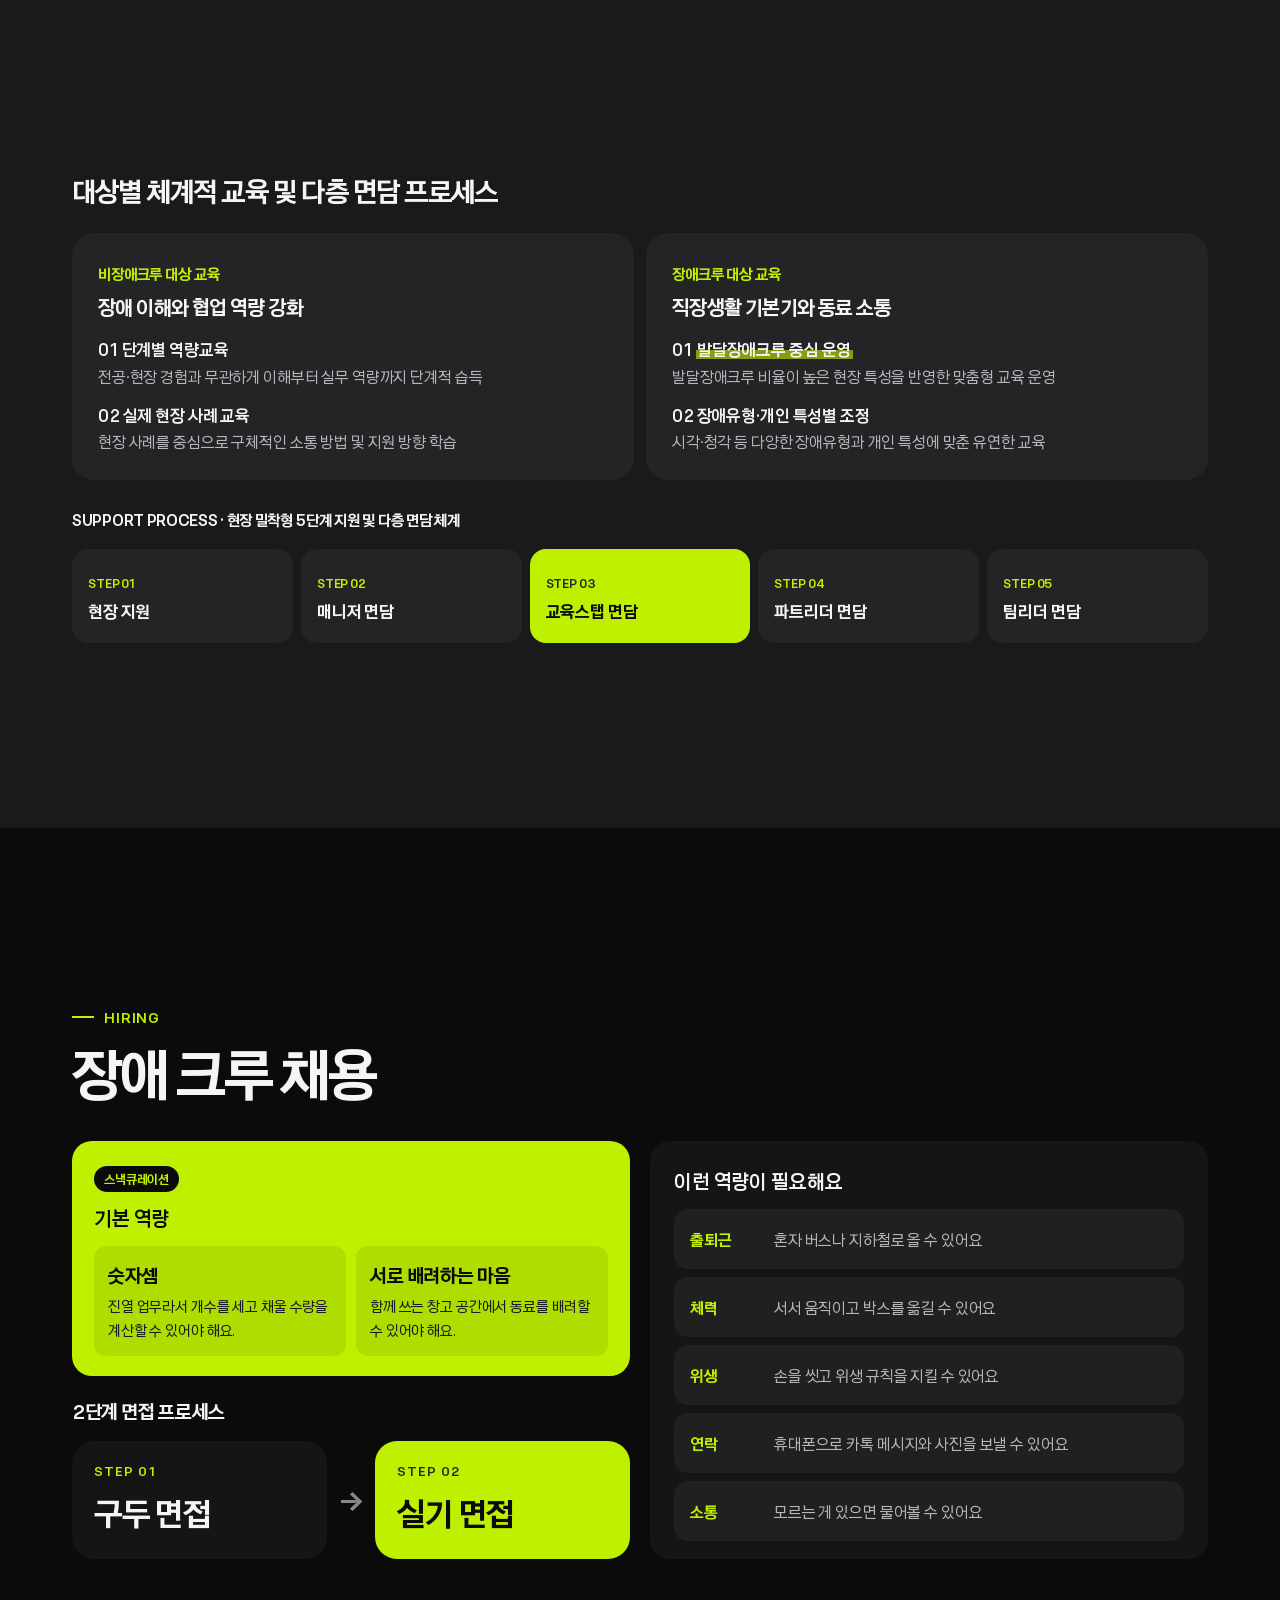
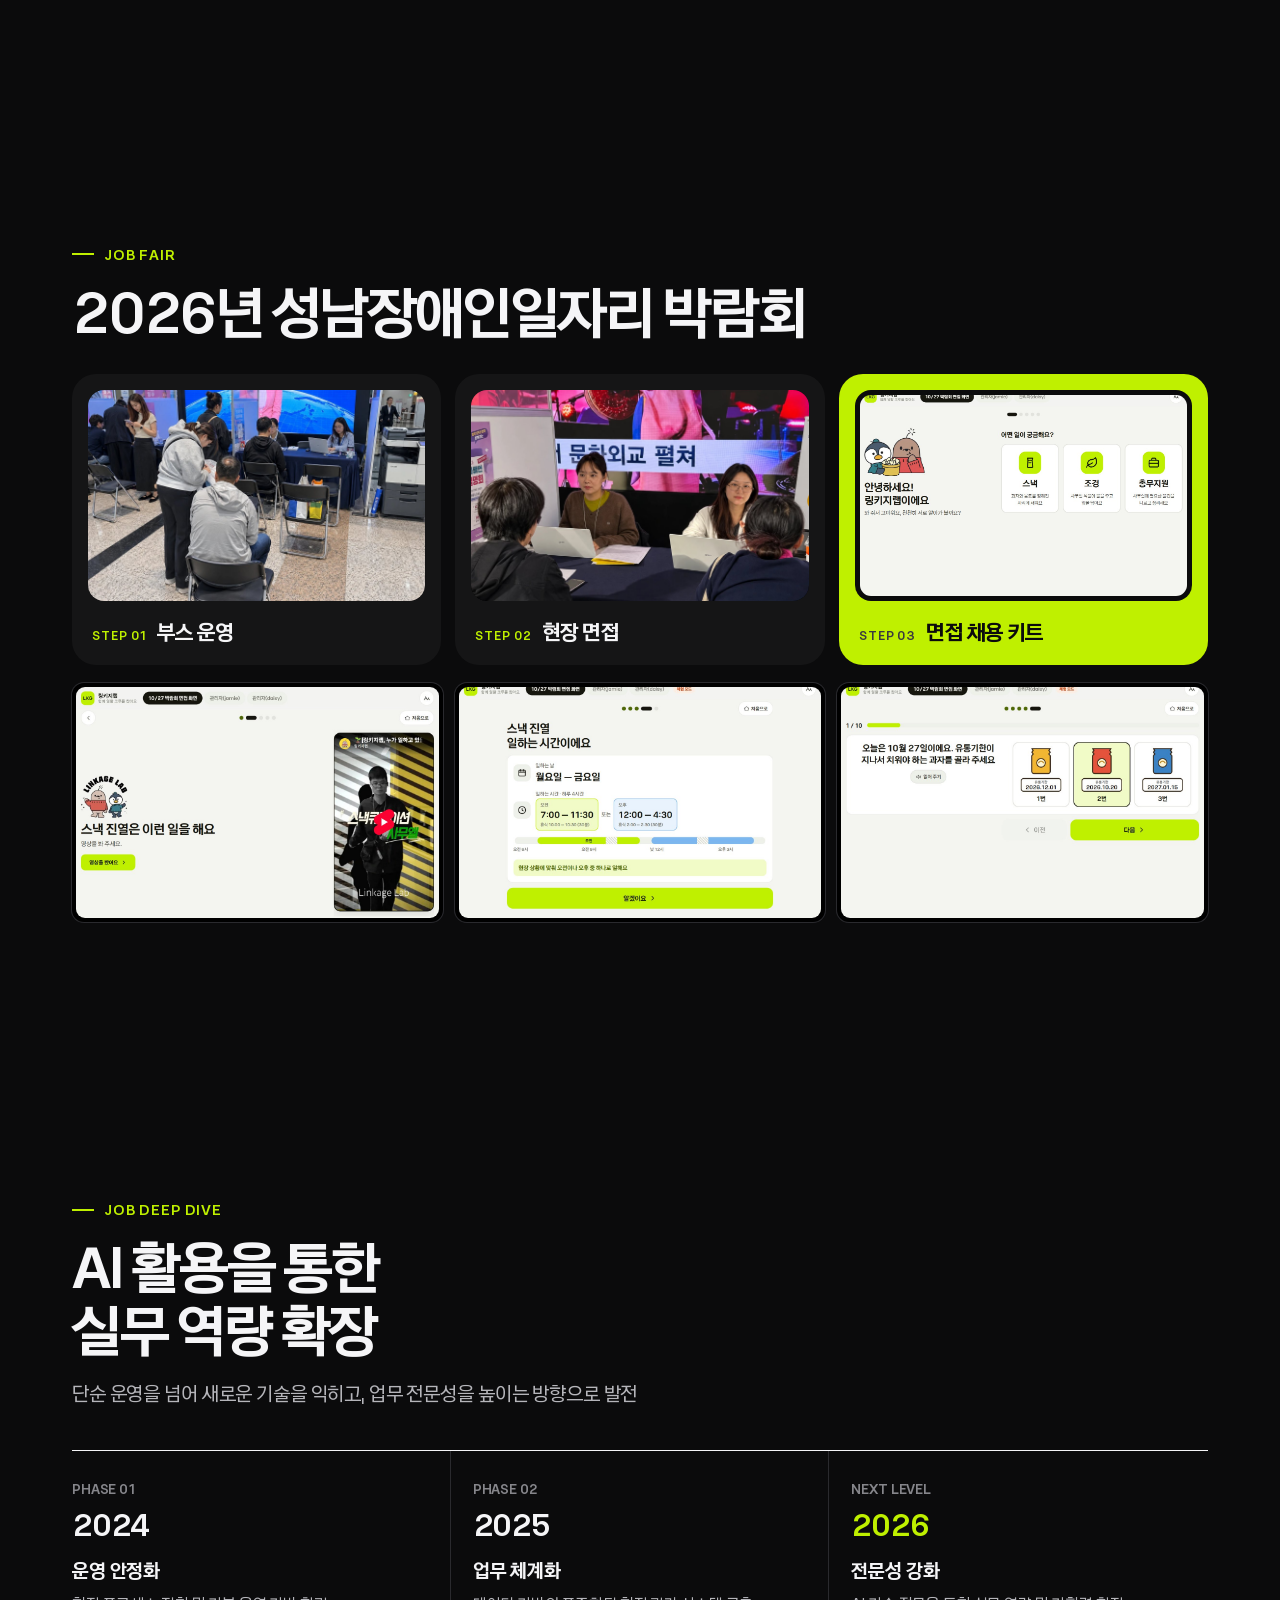
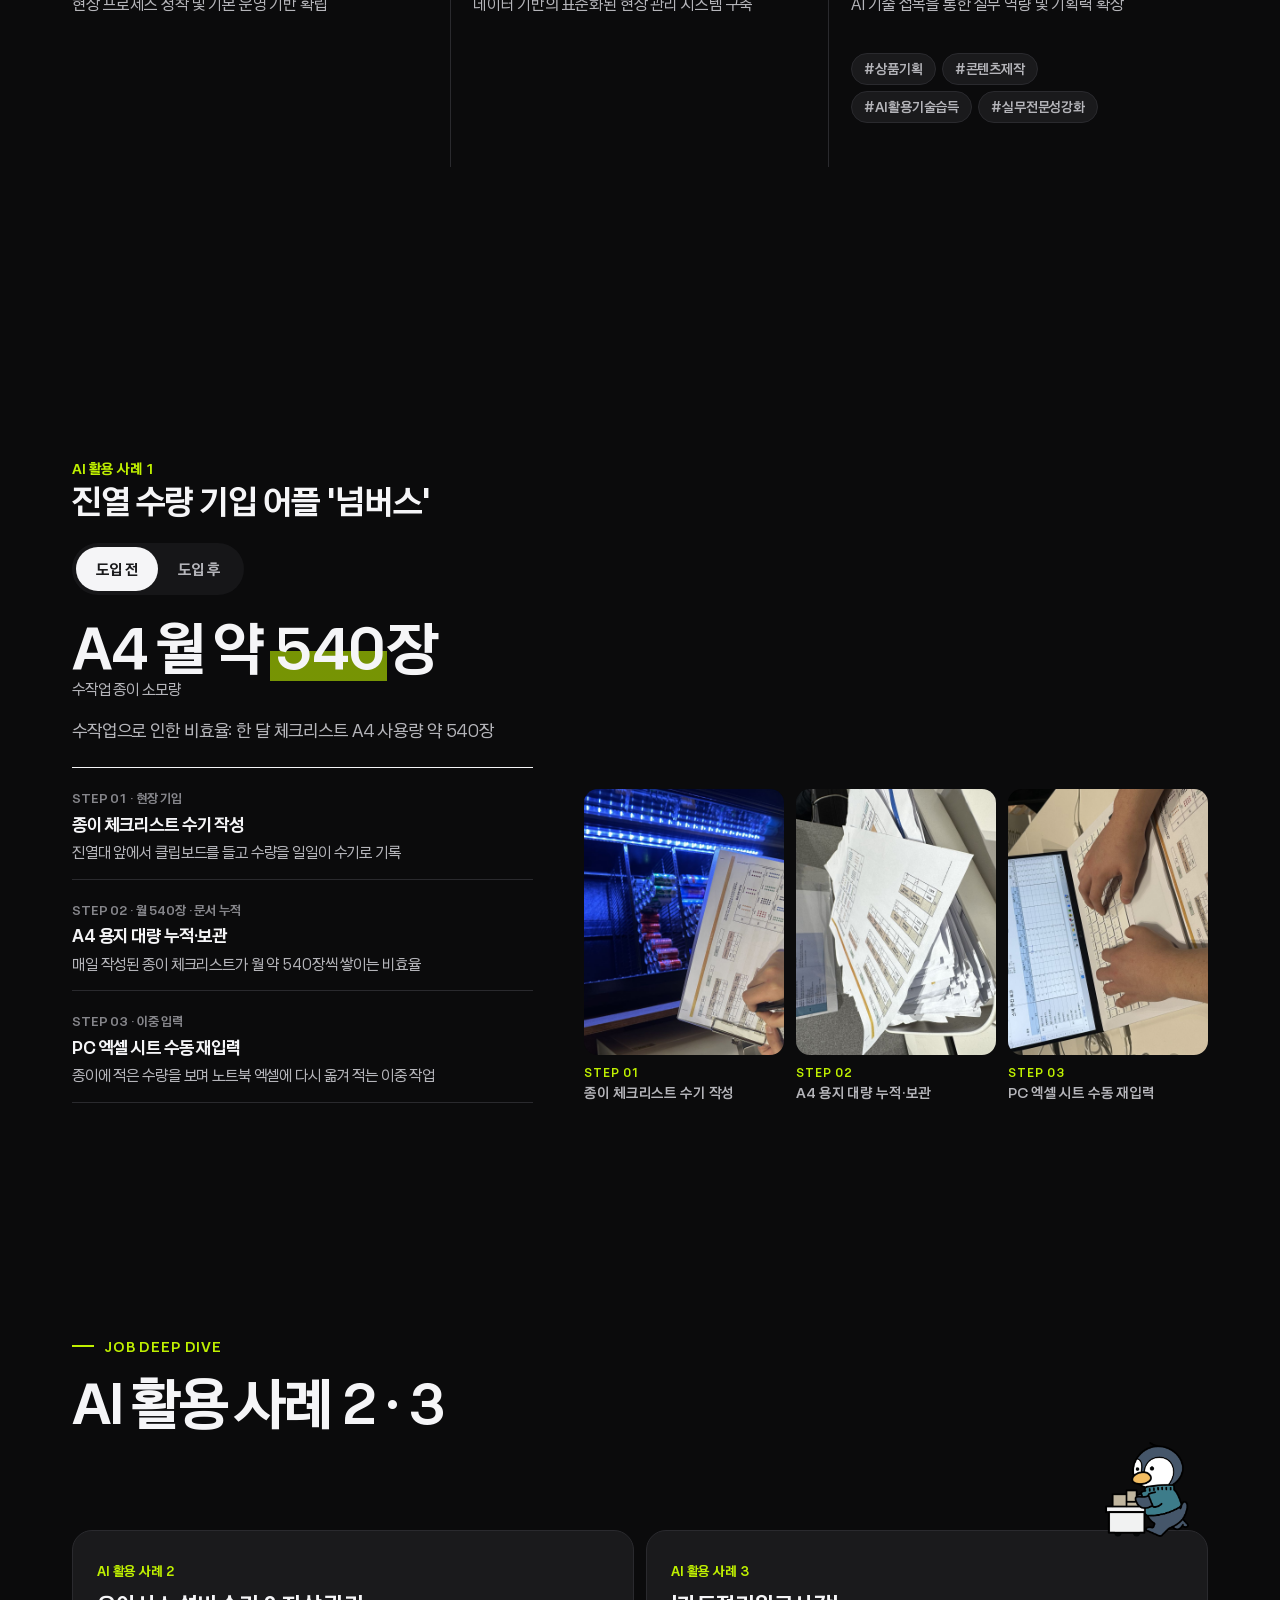
==== commit 8cddb990: "링키지랩 소개: 스낵 운영방식·역할 5개 항목 설명 문장 추가 Co-Authored-By: Claude Opus 5.5 <noreply@anthropic.com>" ====
--- a/linkagelab/index.html
+++ b/linkagelab/index.html
@@ -964,11 +964,11 @@
       </div>
       <div class="ch-steps">
         <article class="ch on" data-pic="0"><span class="no">SYSTEM 01</span><h3>버디 제도</h3><p class="one-line">비장애 크루가 1~2명을 전담하여 정기 면담으로 역량 성장을 돕습니다.</p><div class="tags"><span>#전담_버디_매칭</span><span>#정기_면담</span><span>#역량_성장</span></div><div class="ch-mini two"><img src="img/snack-shelf.jpg" width="1109" height="1400" alt="간식 진열대를 정리하는 링키지랩 크루" loading="lazy"><img src="img/bev-crew.jpg" width="1280" height="1570" alt="음료 쇼케이스에 간식을 진열하는 링키지랩 크루" loading="lazy" style="object-position:50% 30%"></div></article>
-        <article class="ch" data-pic="1"><span class="no">SYSTEM 02</span><h3>로테이션</h3><p>운영방식 (SYSTEM)</p><div class="ch-mini"><img src="img/bev-fridge.jpg" width="1060" height="1003" alt="링키지랩 크루 현장 사진" loading="lazy"></div></article>
-        <article class="ch" data-pic="2"><span class="no">SYSTEM 03</span><h3>품질매니징</h3><p>운영방식 (SYSTEM)</p><div class="ch-mini"><img src="img/kep-9.jpg" width="1396" height="959" alt="커피머신 화면을 누르는 모습" loading="lazy" style="object-position:60% 50%"></div></article>
-        <article class="ch" data-pic="3"><span class="no">ROLE 04</span><h3>간식 인프라 실시간 운영</h3><p>주요 역할 (ROLE)</p><div class="ch-mini two"><img src="img/rotation.jpg" width="1015" height="1400" alt="간식을 카트로 옮기는 링키지랩 크루" loading="lazy" style="object-position:50% 35%"><img src="img/bev-crew.jpg" width="1280" height="1570" alt="음료 쇼케이스에 간식을 진열하는 링키지랩 크루" loading="lazy" style="object-position:50% 30%"></div></article>
-        <article class="ch" data-pic="4"><span class="no">ROLE 05</span><h3>장애인 크루와의 협업</h3><p>주요 역할 (ROLE)</p><div class="ch-mini"><img src="img/buddy.jpg" width="1379" height="1141" alt="장애크루와 함께 일하는 링키지랩 크루" loading="lazy" style="object-position:50% 40%"></div></article>
-        <article class="ch" data-pic="5"><span class="no">ROLE 06</span><h3>백오피스 물류 및 설비 유지보수</h3><p>주요 역할 (ROLE)</p><div class="ch-mini two"><img src="img/bev-m3.jpg" width="500" height="665" alt="커피 머신에 원두를 채우는 링키지랩 크루" loading="lazy"><img src="img/bev-after.jpg" width="551" height="817" alt="링키지랩 크루 현장 사진" loading="lazy"></div></article>
+        <article class="ch" data-pic="1"><span class="no">SYSTEM 02</span><h3>로테이션</h3><p>두 달 주기로 오아시스, 라면존, 백오피스를 순환하며 업무를 익힙니다.</p><div class="ch-mini"><img src="img/bev-fridge.jpg" width="1060" height="1003" alt="링키지랩 크루 현장 사진" loading="lazy"></div></article>
+        <article class="ch" data-pic="2"><span class="no">SYSTEM 03</span><h3>품질매니징</h3><p>진열·위생·설비 상태를 모니터링하여 서비스 품질을 일정하게 유지합니다.</p><div class="ch-mini"><img src="img/kep-9.jpg" width="1396" height="959" alt="커피머신 화면을 누르는 모습" loading="lazy" style="object-position:60% 50%"></div></article>
+        <article class="ch" data-pic="3"><span class="no">ROLE 04</span><h3>간식 인프라 실시간 운영</h3><p>카카오 크루 전용 스낵 공간 진열 및 신선 재고 관리를 담당합니다.</p><div class="ch-mini two"><img src="img/rotation.jpg" width="1015" height="1400" alt="간식을 카트로 옮기는 링키지랩 크루" loading="lazy" style="object-position:50% 35%"><img src="img/bev-crew.jpg" width="1280" height="1570" alt="음료 쇼케이스에 간식을 진열하는 링키지랩 크루" loading="lazy" style="object-position:50% 30%"></div></article>
+        <article class="ch" data-pic="4"><span class="no">ROLE 05</span><h3>장애인 크루와의 협업</h3><p>단순 보조가 아닌 파트너로서 함께 만드는 근무 환경을 조성합니다.</p><div class="ch-mini"><img src="img/buddy.jpg" width="1379" height="1141" alt="장애크루와 함께 일하는 링키지랩 크루" loading="lazy" style="object-position:50% 40%"></div></article>
+        <article class="ch" data-pic="5"><span class="no">ROLE 06</span><h3>백오피스 물류 및 설비 유지보수</h3><p>냉장고, 커피머신, 제빙기 등 현장 필수 설비를 점검·관리하고, 백오피스 물류의 발주 및 재고 관리를 담당합니다.</p><div class="ch-mini two"><img src="img/bev-m3.jpg" width="500" height="665" alt="커피 머신에 원두를 채우는 링키지랩 크루" loading="lazy"><img src="img/bev-after.jpg" width="551" height="817" alt="링키지랩 크루 현장 사진" loading="lazy"></div></article>
       </div>
     </div>
 
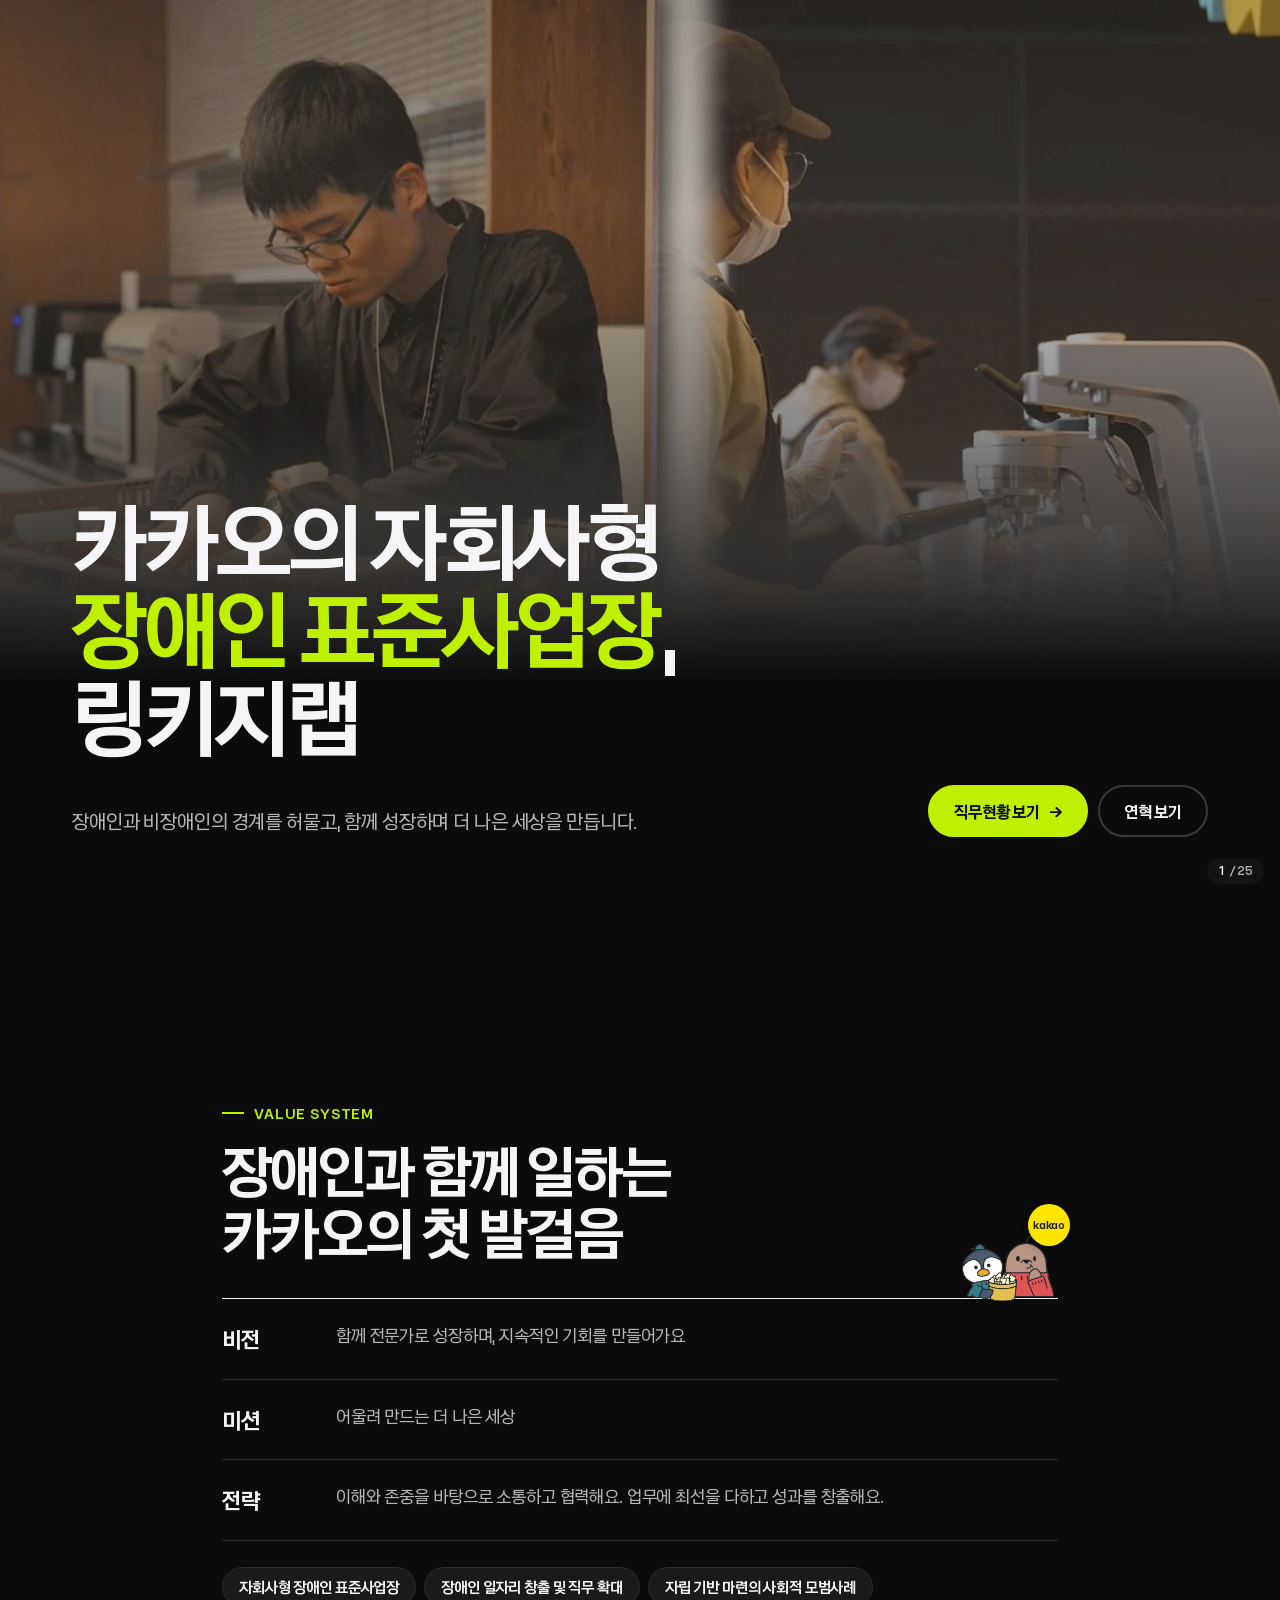
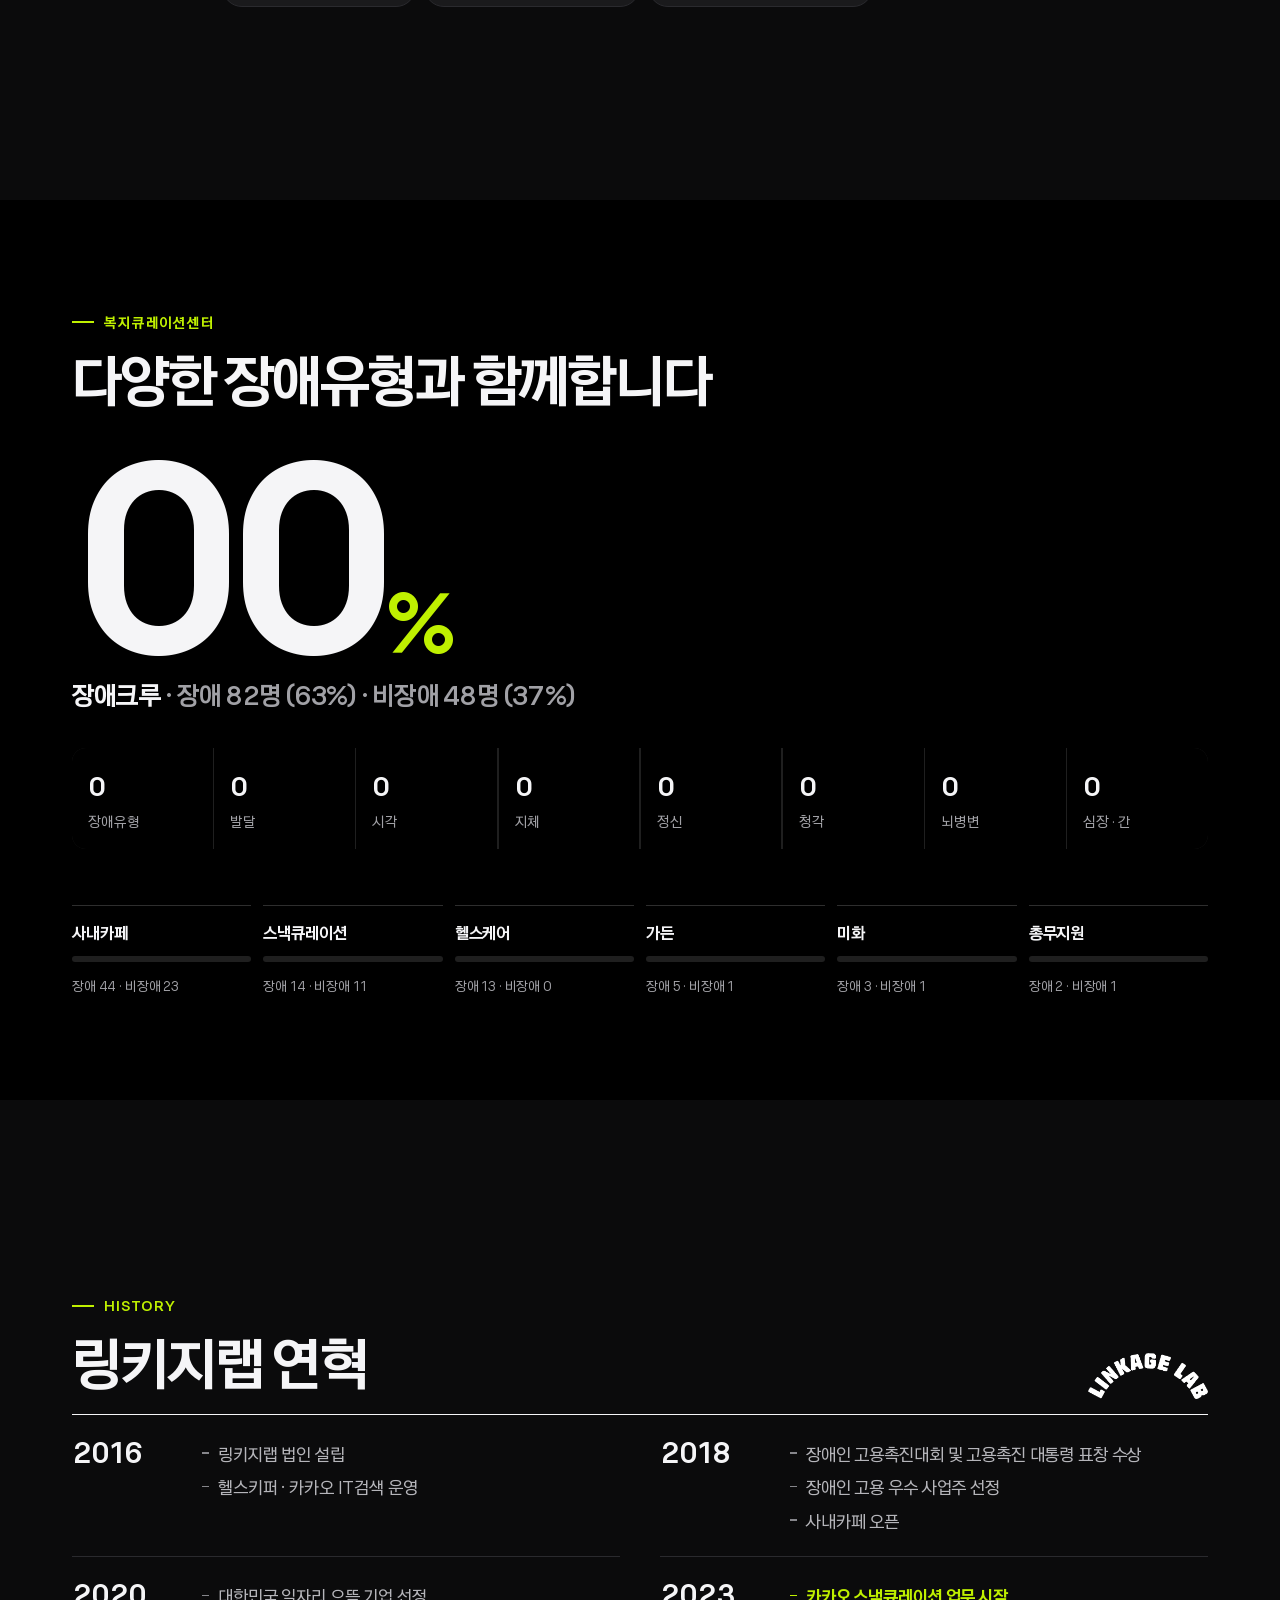
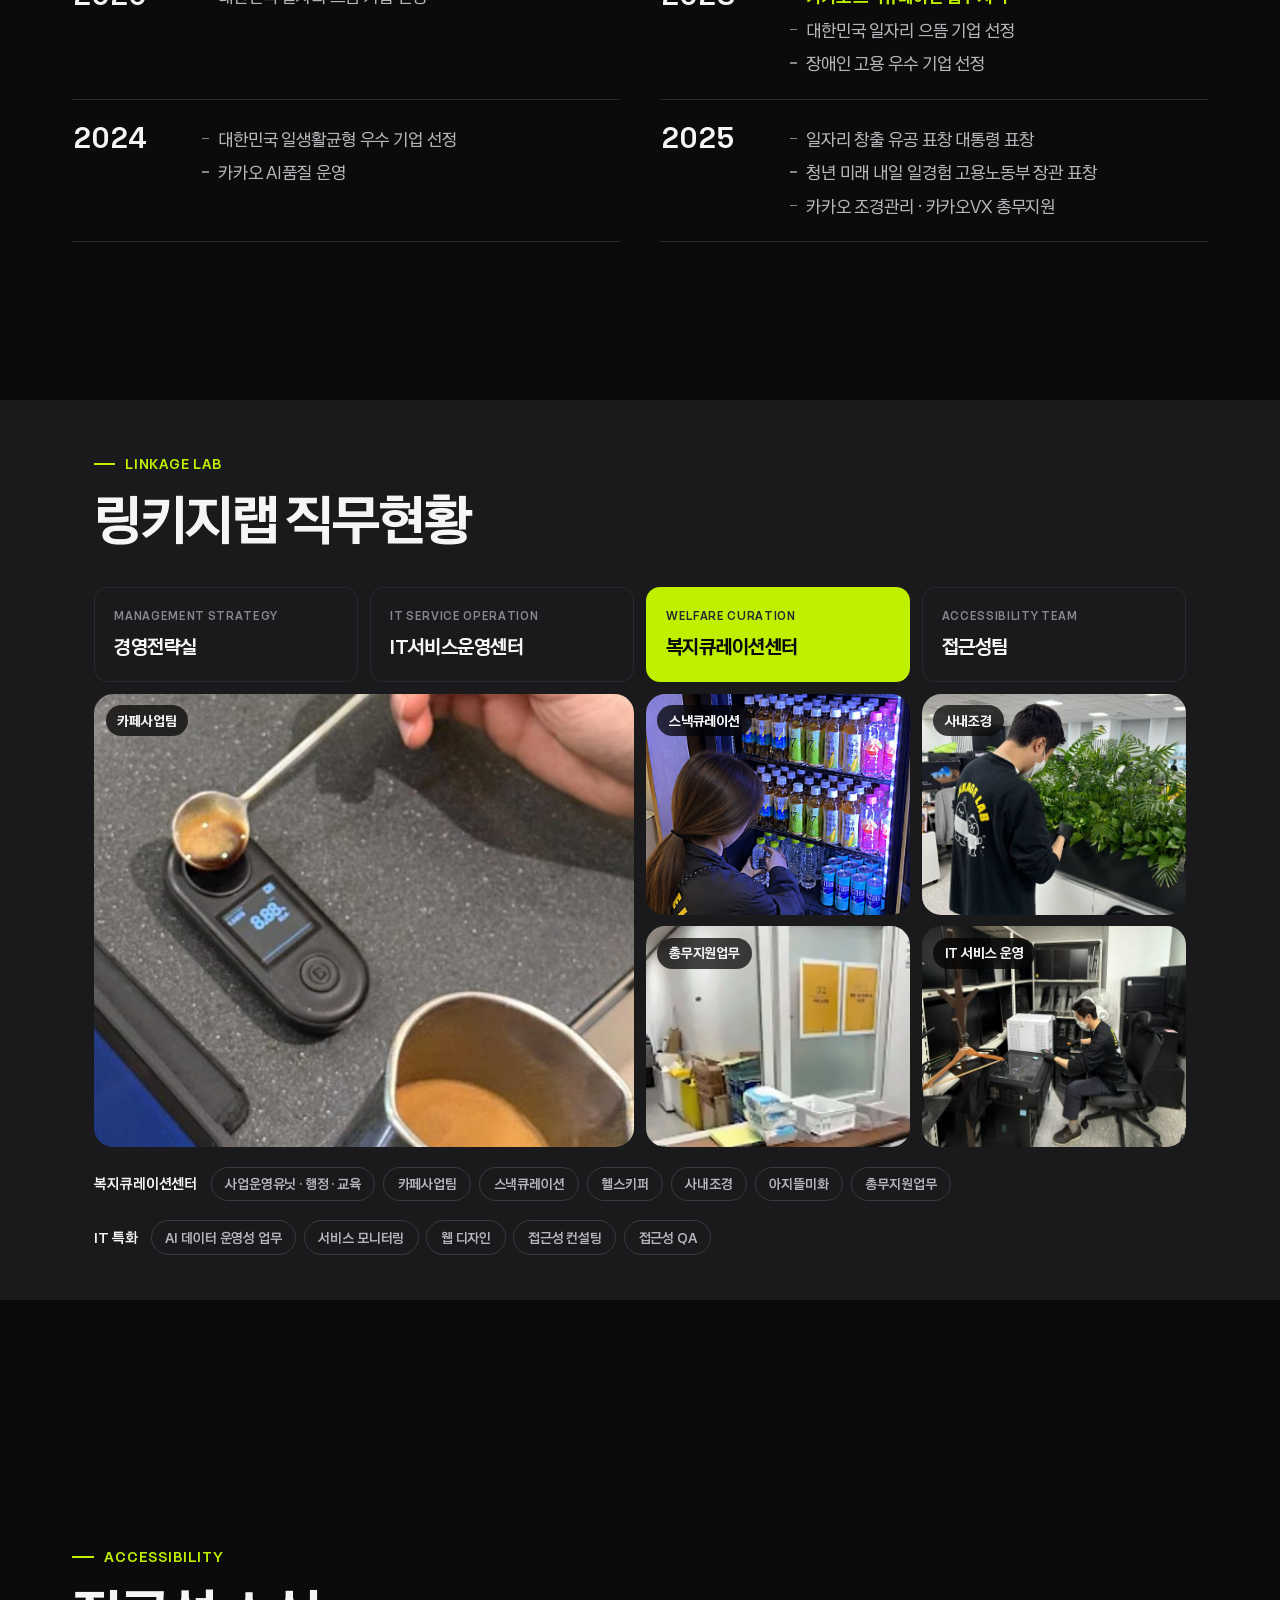
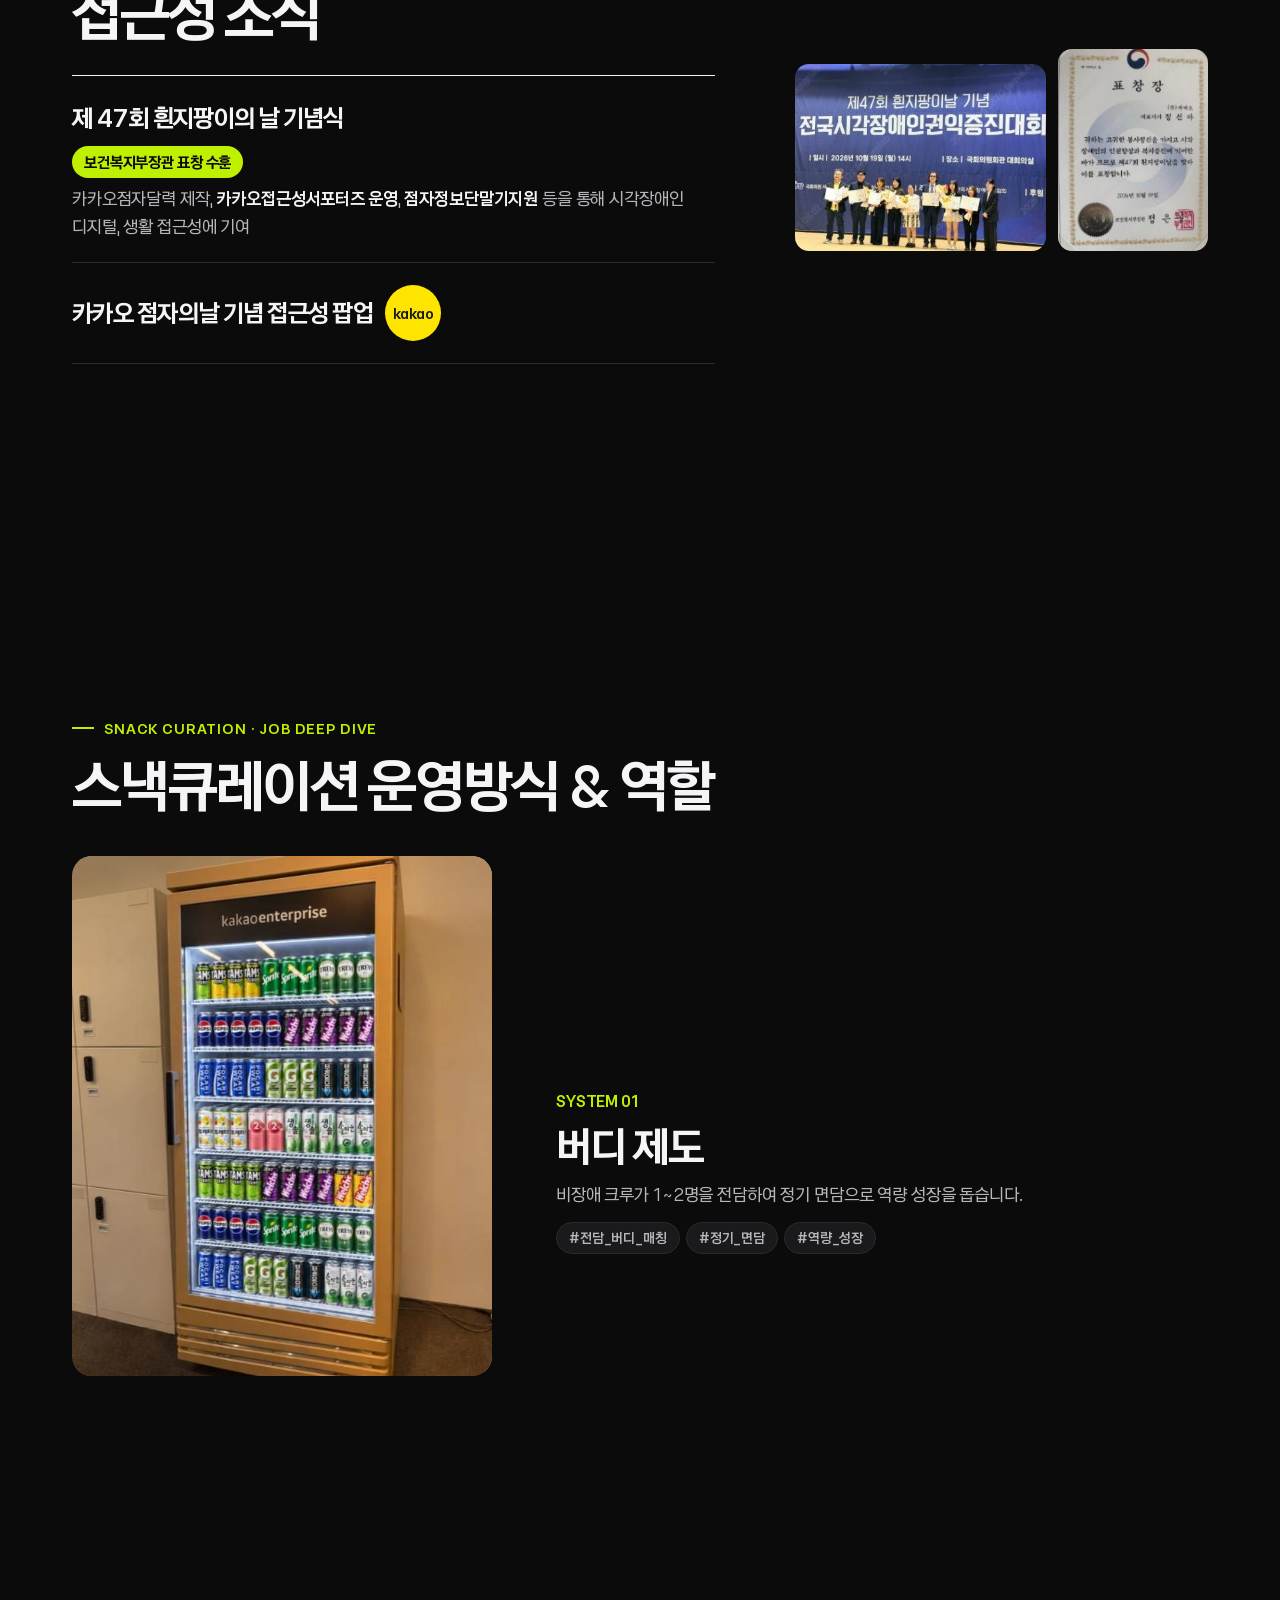
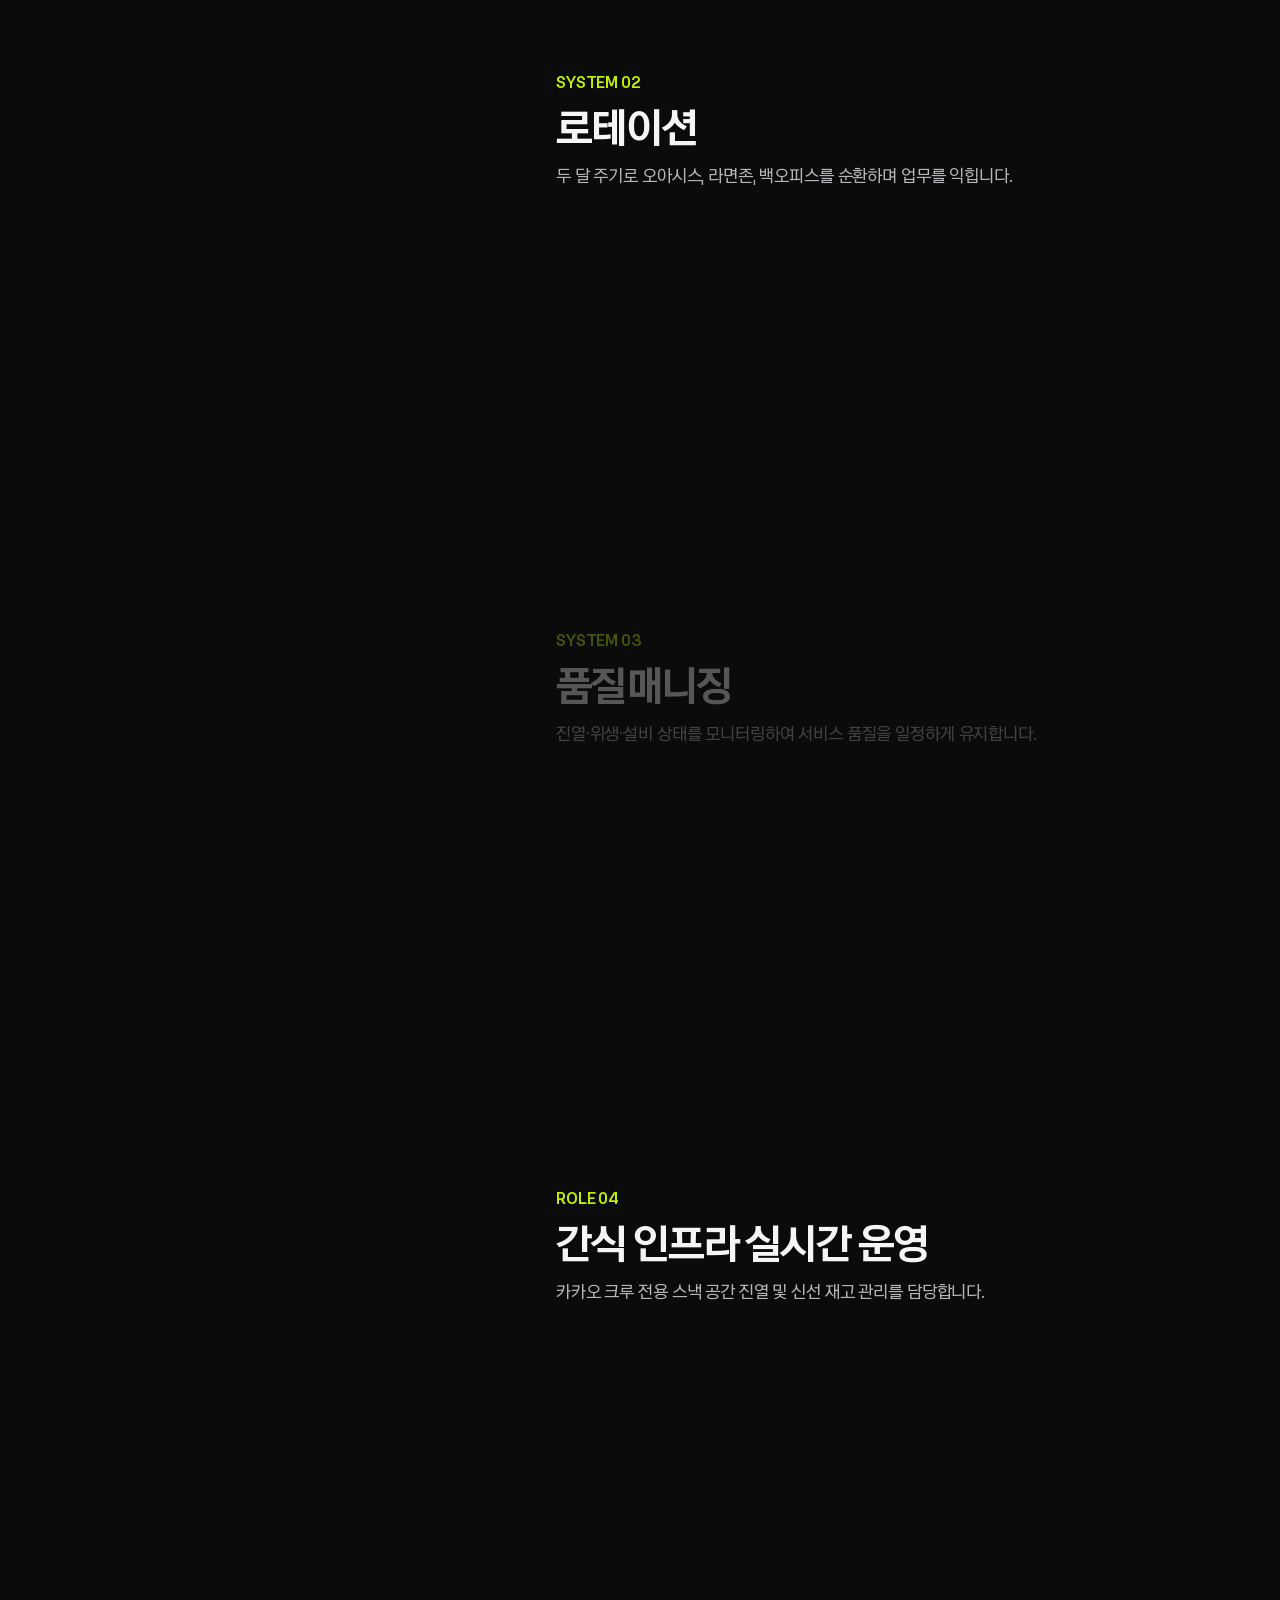
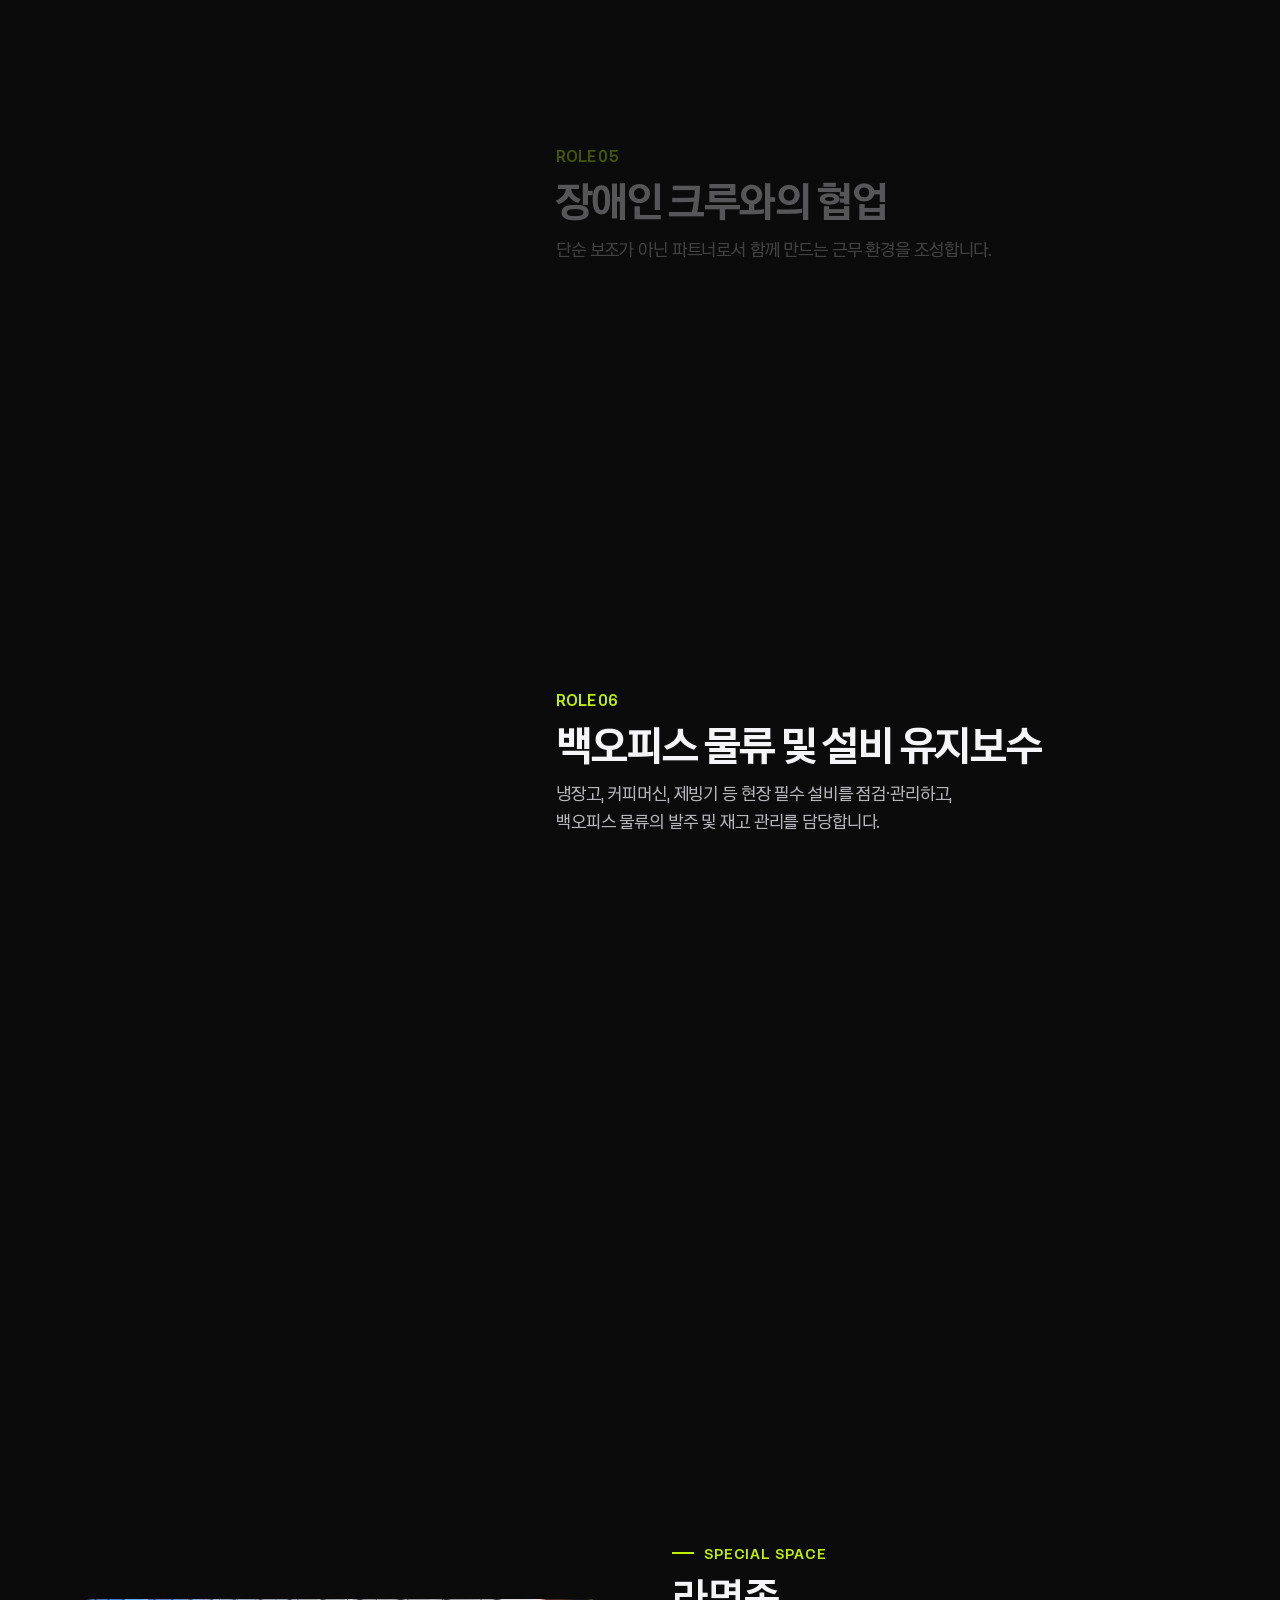
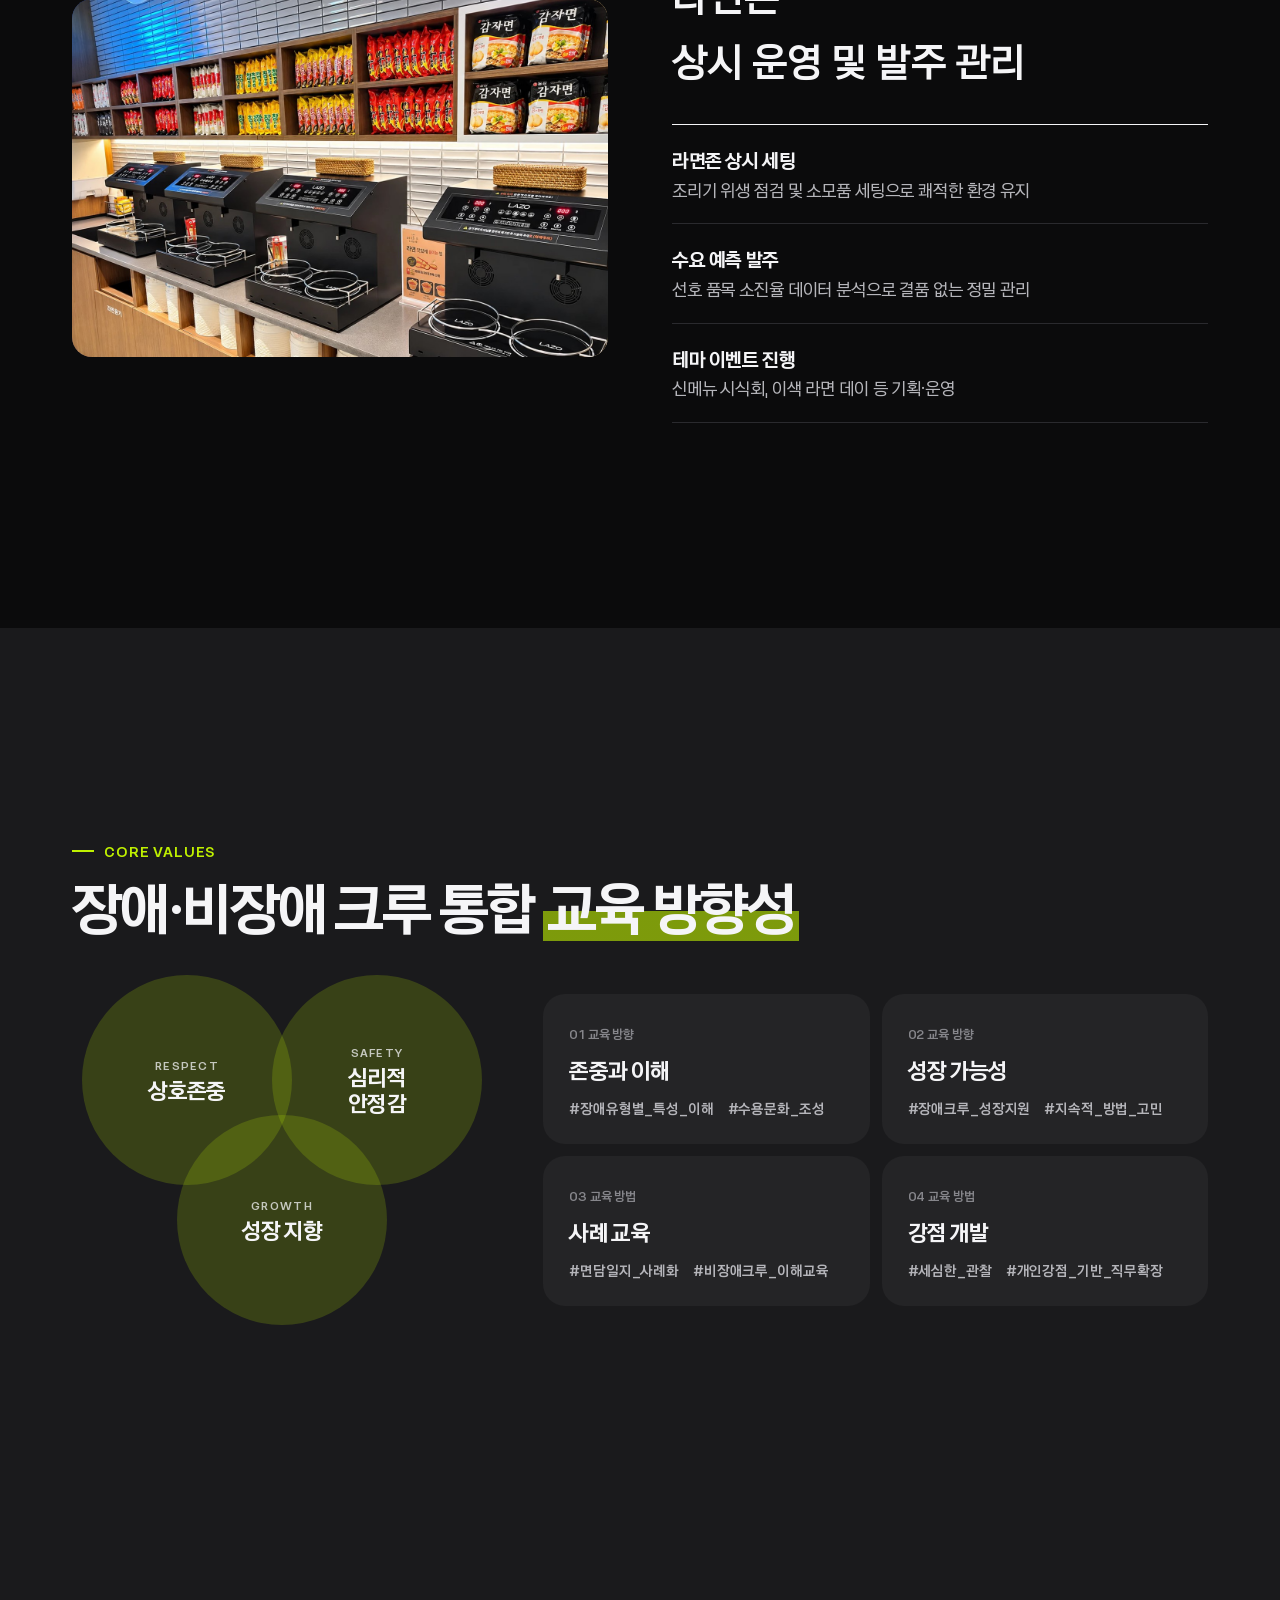
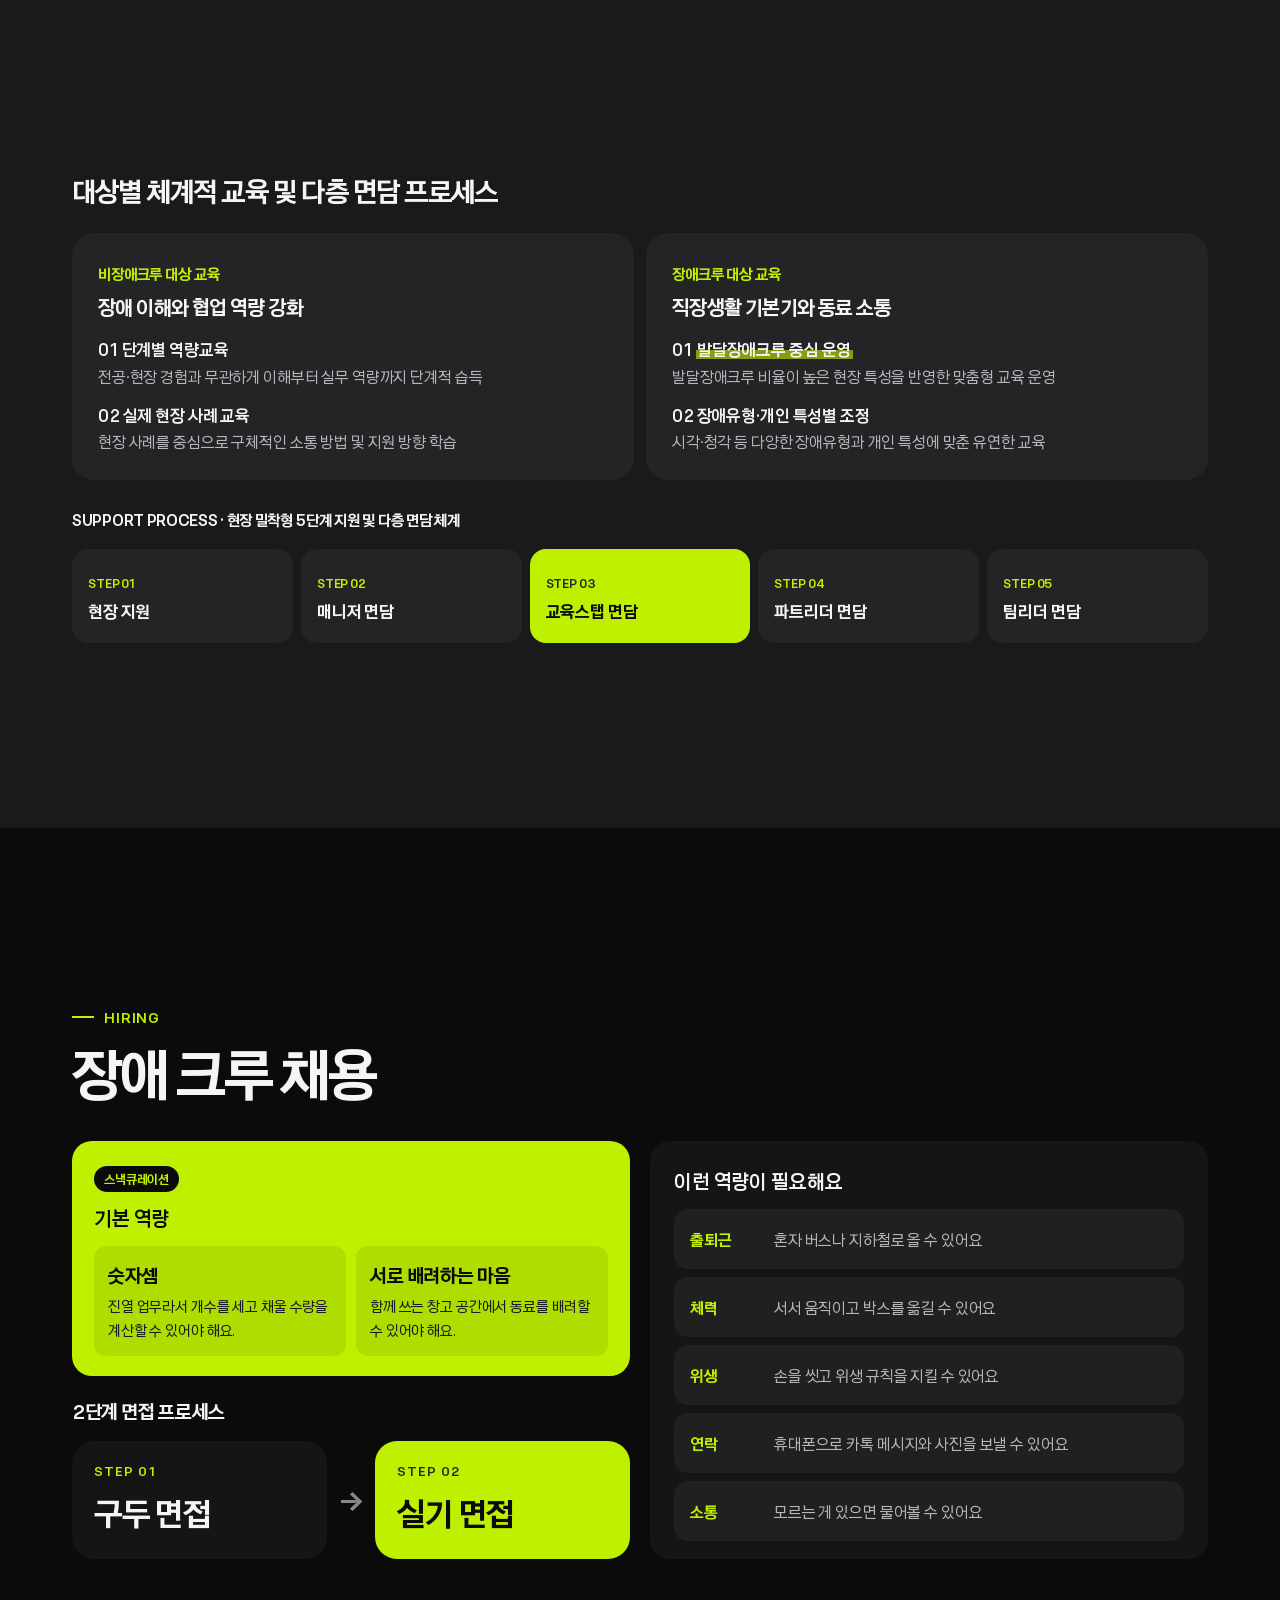
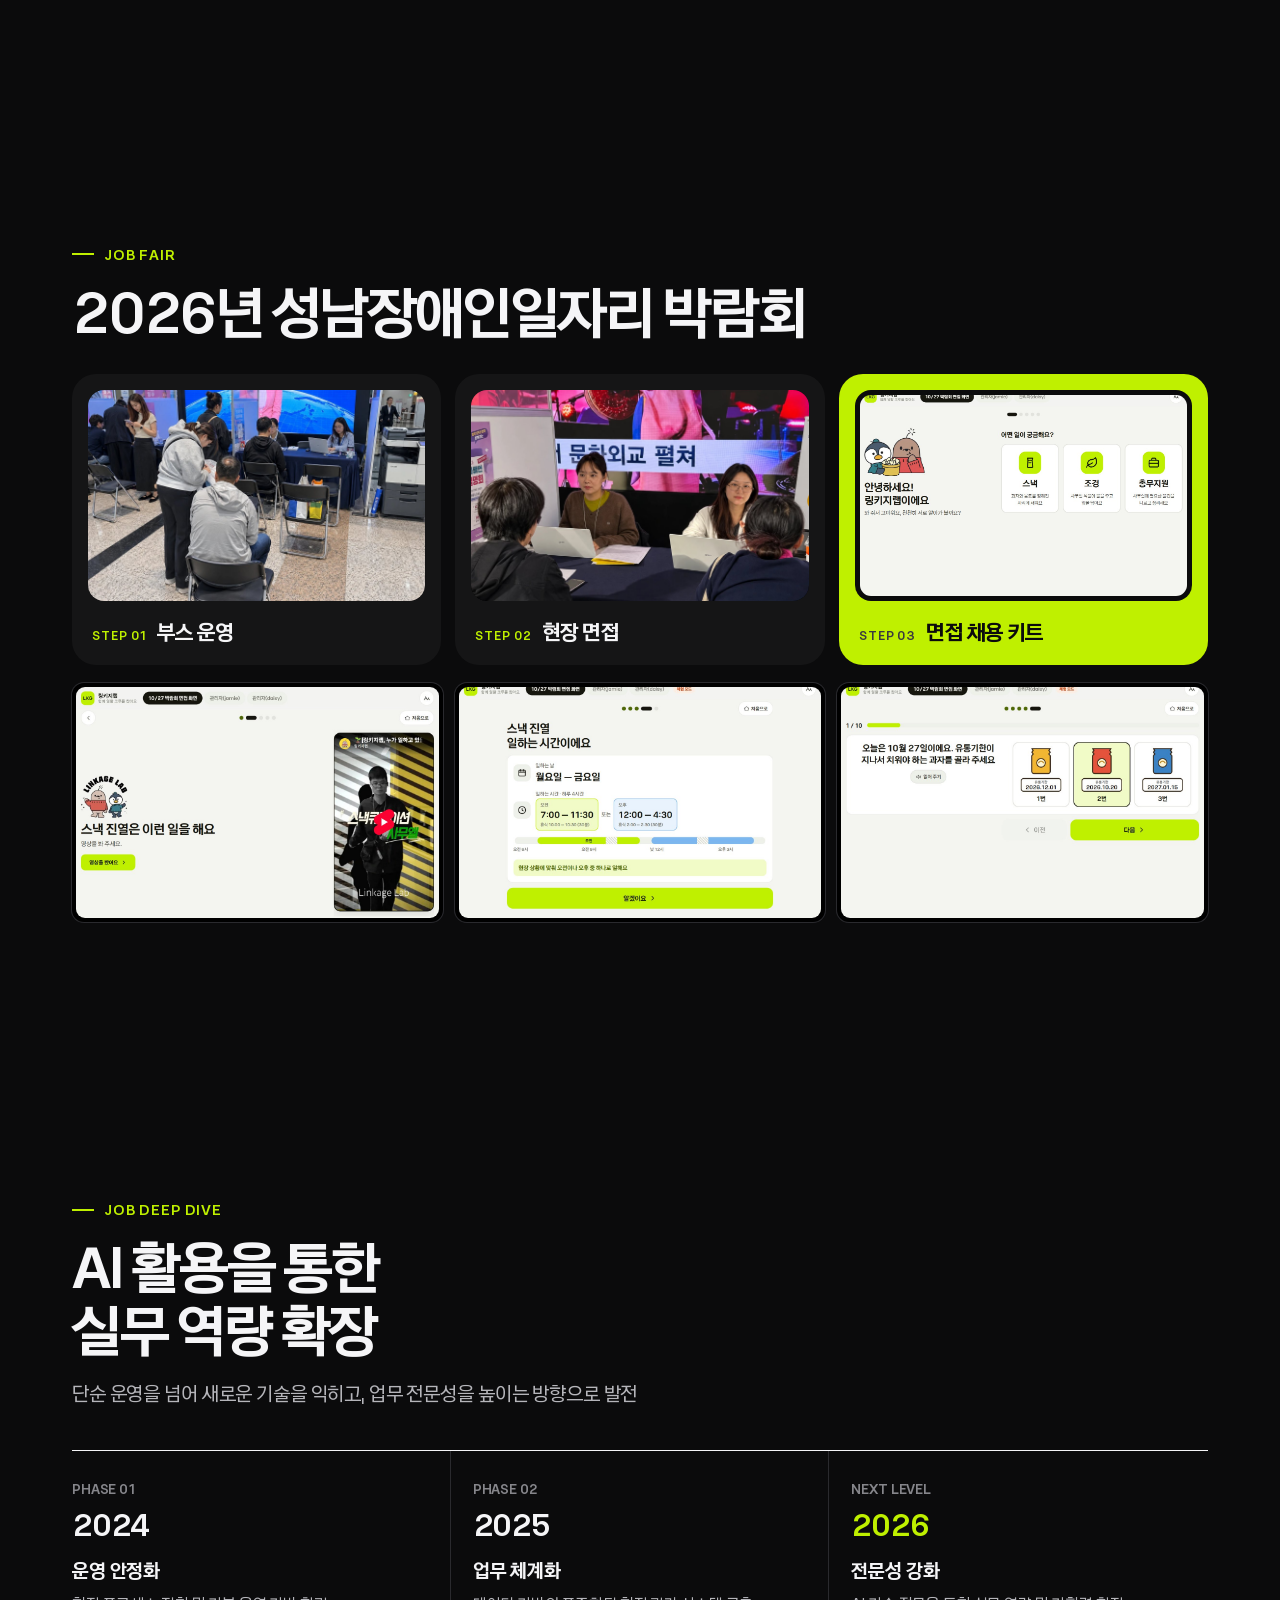
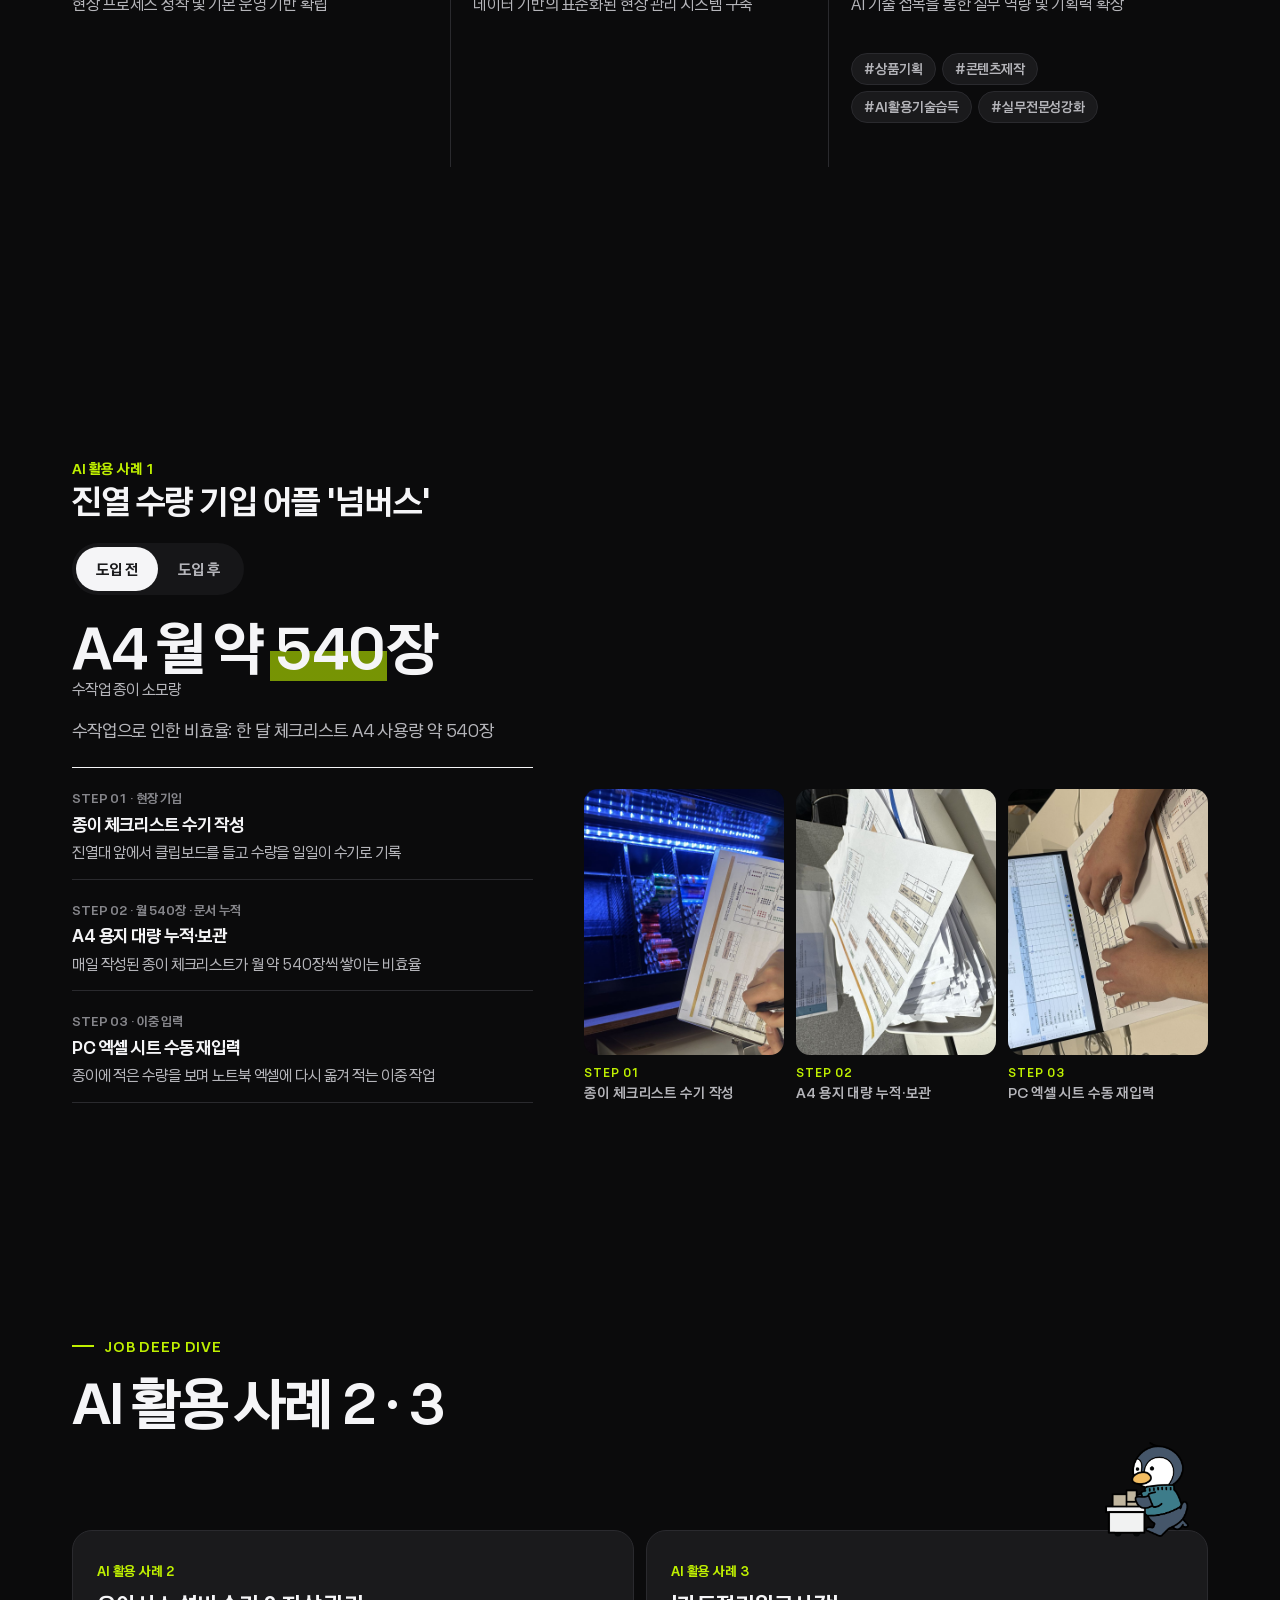
==== commit 2dd645f7: "링키지랩 소개: 스낵 로테이션·품질매니징·간식 인프라·협업 설명 한 줄 Co-Authored-By: Claude Opus 5.5 <noreply@anthropic.com>" ====
--- a/linkagelab/index.html
+++ b/linkagelab/index.html
@@ -964,10 +964,10 @@
       </div>
       <div class="ch-steps">
         <article class="ch on" data-pic="0"><span class="no">SYSTEM 01</span><h3>버디 제도</h3><p class="one-line">비장애 크루가 1~2명을 전담하여 정기 면담으로 역량 성장을 돕습니다.</p><div class="tags"><span>#전담_버디_매칭</span><span>#정기_면담</span><span>#역량_성장</span></div><div class="ch-mini two"><img src="img/snack-shelf.jpg" width="1109" height="1400" alt="간식 진열대를 정리하는 링키지랩 크루" loading="lazy"><img src="img/bev-crew.jpg" width="1280" height="1570" alt="음료 쇼케이스에 간식을 진열하는 링키지랩 크루" loading="lazy" style="object-position:50% 30%"></div></article>
-        <article class="ch" data-pic="1"><span class="no">SYSTEM 02</span><h3>로테이션</h3><p>두 달 주기로 오아시스, 라면존, 백오피스를 순환하며 업무를 익힙니다.</p><div class="ch-mini"><img src="img/bev-fridge.jpg" width="1060" height="1003" alt="링키지랩 크루 현장 사진" loading="lazy"></div></article>
-        <article class="ch" data-pic="2"><span class="no">SYSTEM 03</span><h3>품질매니징</h3><p>진열·위생·설비 상태를 모니터링하여 서비스 품질을 일정하게 유지합니다.</p><div class="ch-mini"><img src="img/kep-9.jpg" width="1396" height="959" alt="커피머신 화면을 누르는 모습" loading="lazy" style="object-position:60% 50%"></div></article>
-        <article class="ch" data-pic="3"><span class="no">ROLE 04</span><h3>간식 인프라 실시간 운영</h3><p>카카오 크루 전용 스낵 공간 진열 및 신선 재고 관리를 담당합니다.</p><div class="ch-mini two"><img src="img/rotation.jpg" width="1015" height="1400" alt="간식을 카트로 옮기는 링키지랩 크루" loading="lazy" style="object-position:50% 35%"><img src="img/bev-crew.jpg" width="1280" height="1570" alt="음료 쇼케이스에 간식을 진열하는 링키지랩 크루" loading="lazy" style="object-position:50% 30%"></div></article>
-        <article class="ch" data-pic="4"><span class="no">ROLE 05</span><h3>장애인 크루와의 협업</h3><p>단순 보조가 아닌 파트너로서 함께 만드는 근무 환경을 조성합니다.</p><div class="ch-mini"><img src="img/buddy.jpg" width="1379" height="1141" alt="장애크루와 함께 일하는 링키지랩 크루" loading="lazy" style="object-position:50% 40%"></div></article>
+        <article class="ch" data-pic="1"><span class="no">SYSTEM 02</span><h3>로테이션</h3><p class="one-line">두 달 주기로 오아시스, 라면존, 백오피스를 순환하며 업무를 익힙니다.</p><div class="ch-mini"><img src="img/bev-fridge.jpg" width="1060" height="1003" alt="링키지랩 크루 현장 사진" loading="lazy"></div></article>
+        <article class="ch" data-pic="2"><span class="no">SYSTEM 03</span><h3>품질매니징</h3><p class="one-line">진열·위생·설비 상태를 모니터링하여 서비스 품질을 일정하게 유지합니다.</p><div class="ch-mini"><img src="img/kep-9.jpg" width="1396" height="959" alt="커피머신 화면을 누르는 모습" loading="lazy" style="object-position:60% 50%"></div></article>
+        <article class="ch" data-pic="3"><span class="no">ROLE 04</span><h3>간식 인프라 실시간 운영</h3><p class="one-line">카카오 크루 전용 스낵 공간 진열 및 신선 재고 관리를 담당합니다.</p><div class="ch-mini two"><img src="img/rotation.jpg" width="1015" height="1400" alt="간식을 카트로 옮기는 링키지랩 크루" loading="lazy" style="object-position:50% 35%"><img src="img/bev-crew.jpg" width="1280" height="1570" alt="음료 쇼케이스에 간식을 진열하는 링키지랩 크루" loading="lazy" style="object-position:50% 30%"></div></article>
+        <article class="ch" data-pic="4"><span class="no">ROLE 05</span><h3>장애인 크루와의 협업</h3><p class="one-line">단순 보조가 아닌 파트너로서 함께 만드는 근무 환경을 조성합니다.</p><div class="ch-mini"><img src="img/buddy.jpg" width="1379" height="1141" alt="장애크루와 함께 일하는 링키지랩 크루" loading="lazy" style="object-position:50% 40%"></div></article>
         <article class="ch" data-pic="5"><span class="no">ROLE 06</span><h3>백오피스 물류 및 설비 유지보수</h3><p>냉장고, 커피머신, 제빙기 등 현장 필수 설비를 점검·관리하고, 백오피스 물류의 발주 및 재고 관리를 담당합니다.</p><div class="ch-mini two"><img src="img/bev-m3.jpg" width="500" height="665" alt="커피 머신에 원두를 채우는 링키지랩 크루" loading="lazy"><img src="img/bev-after.jpg" width="551" height="817" alt="링키지랩 크루 현장 사진" loading="lazy"></div></article>
       </div>
     </div>
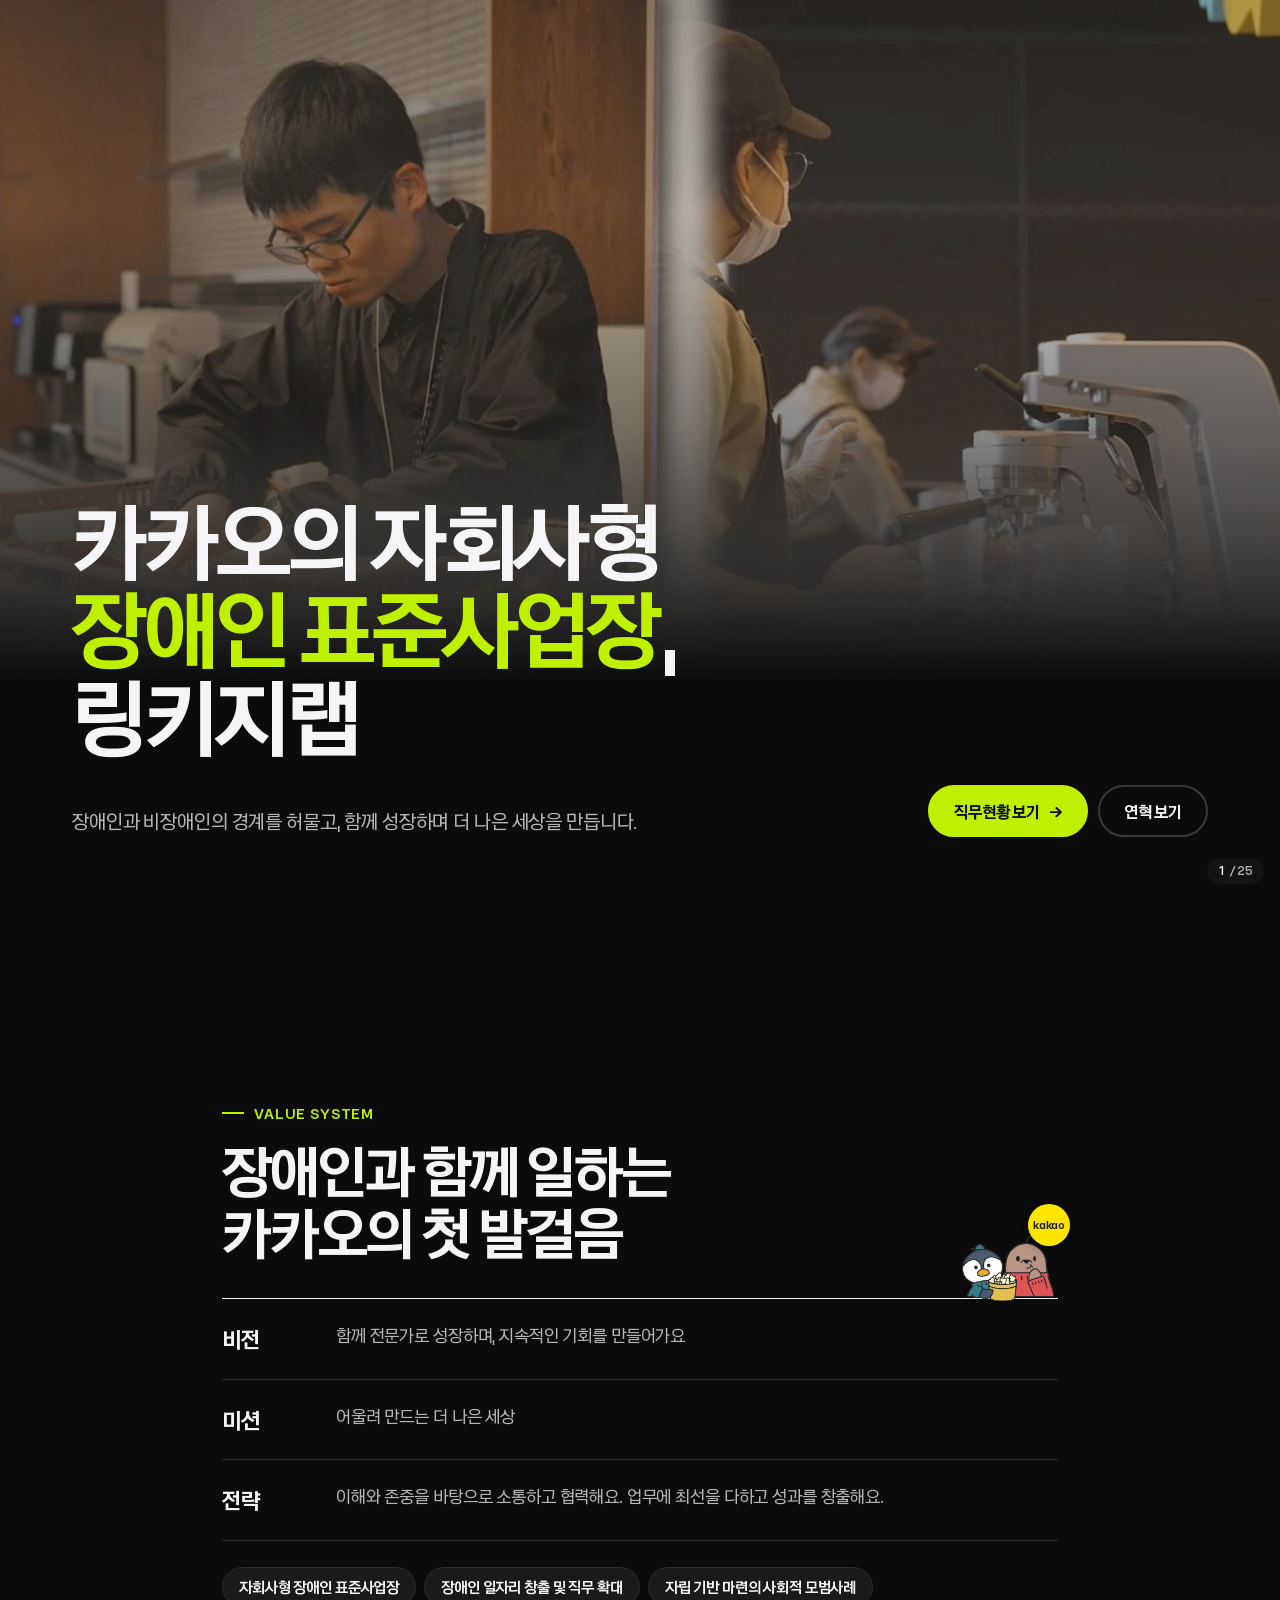
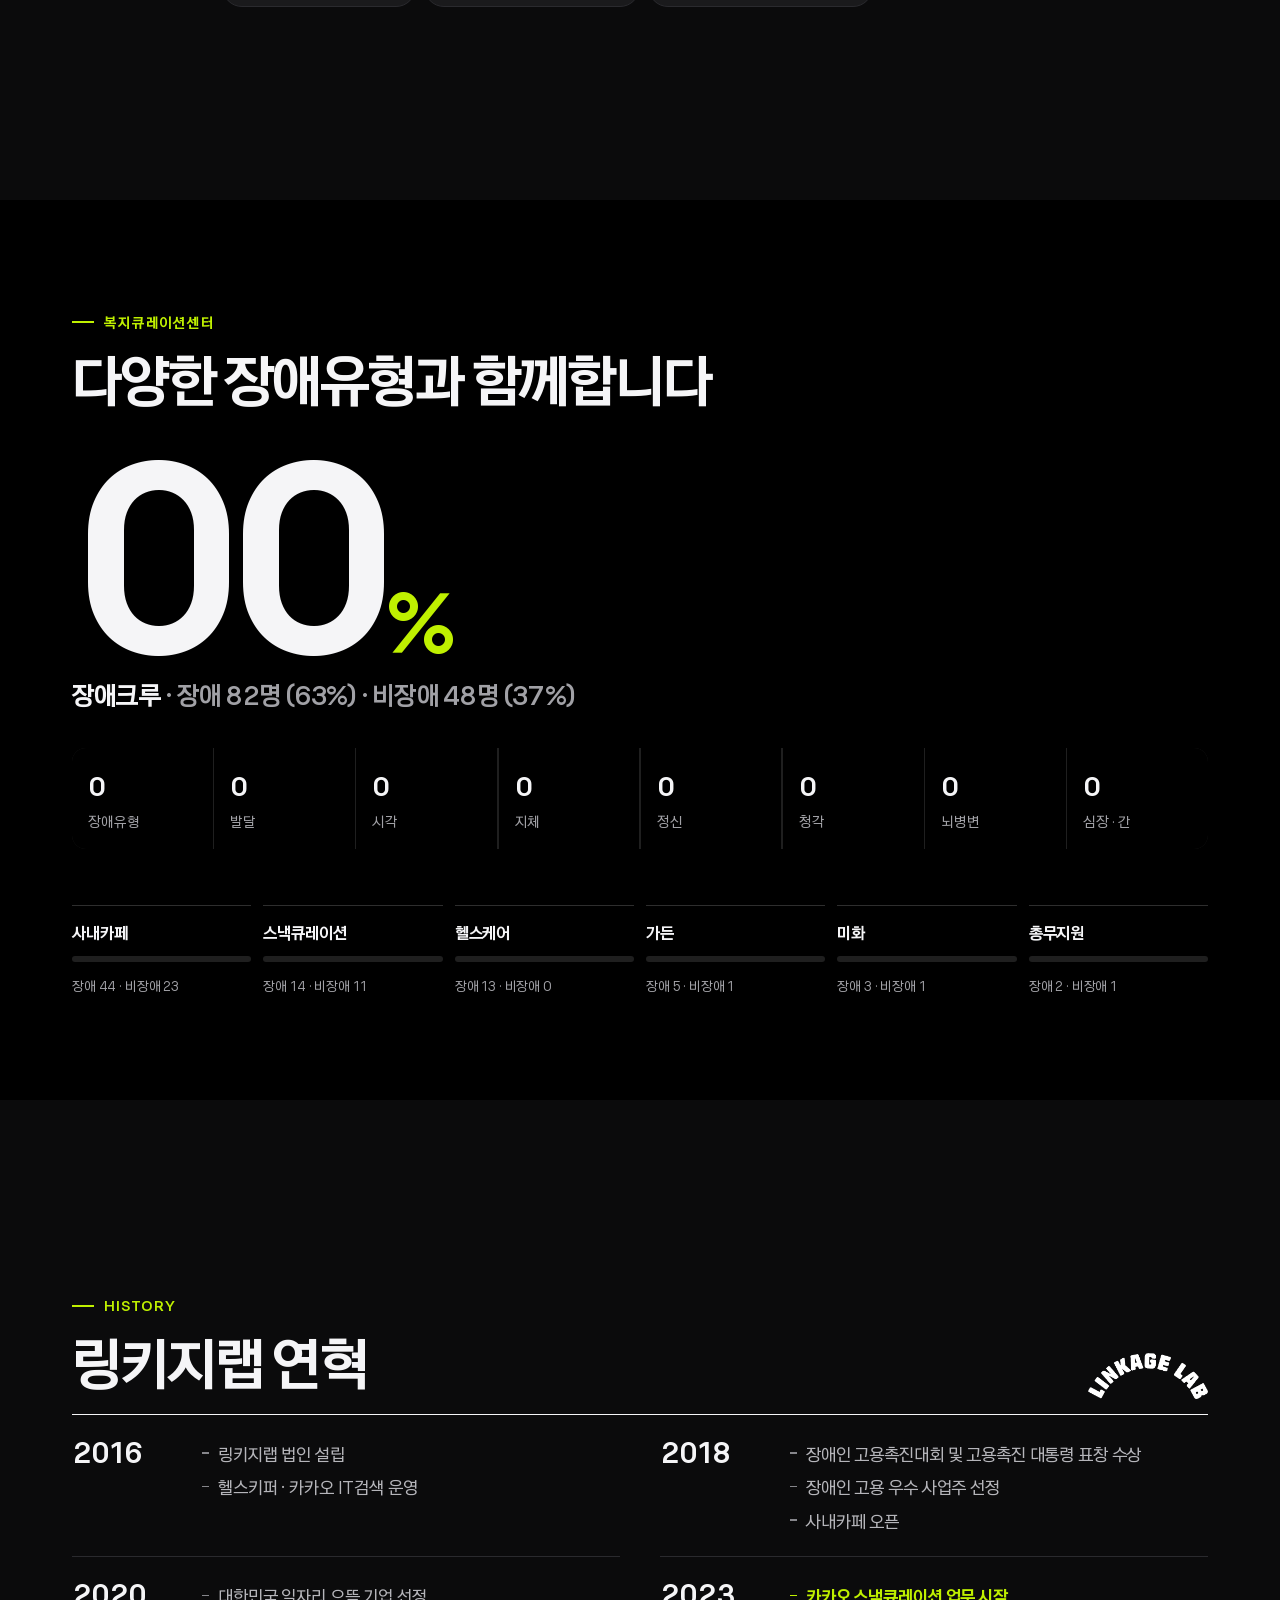
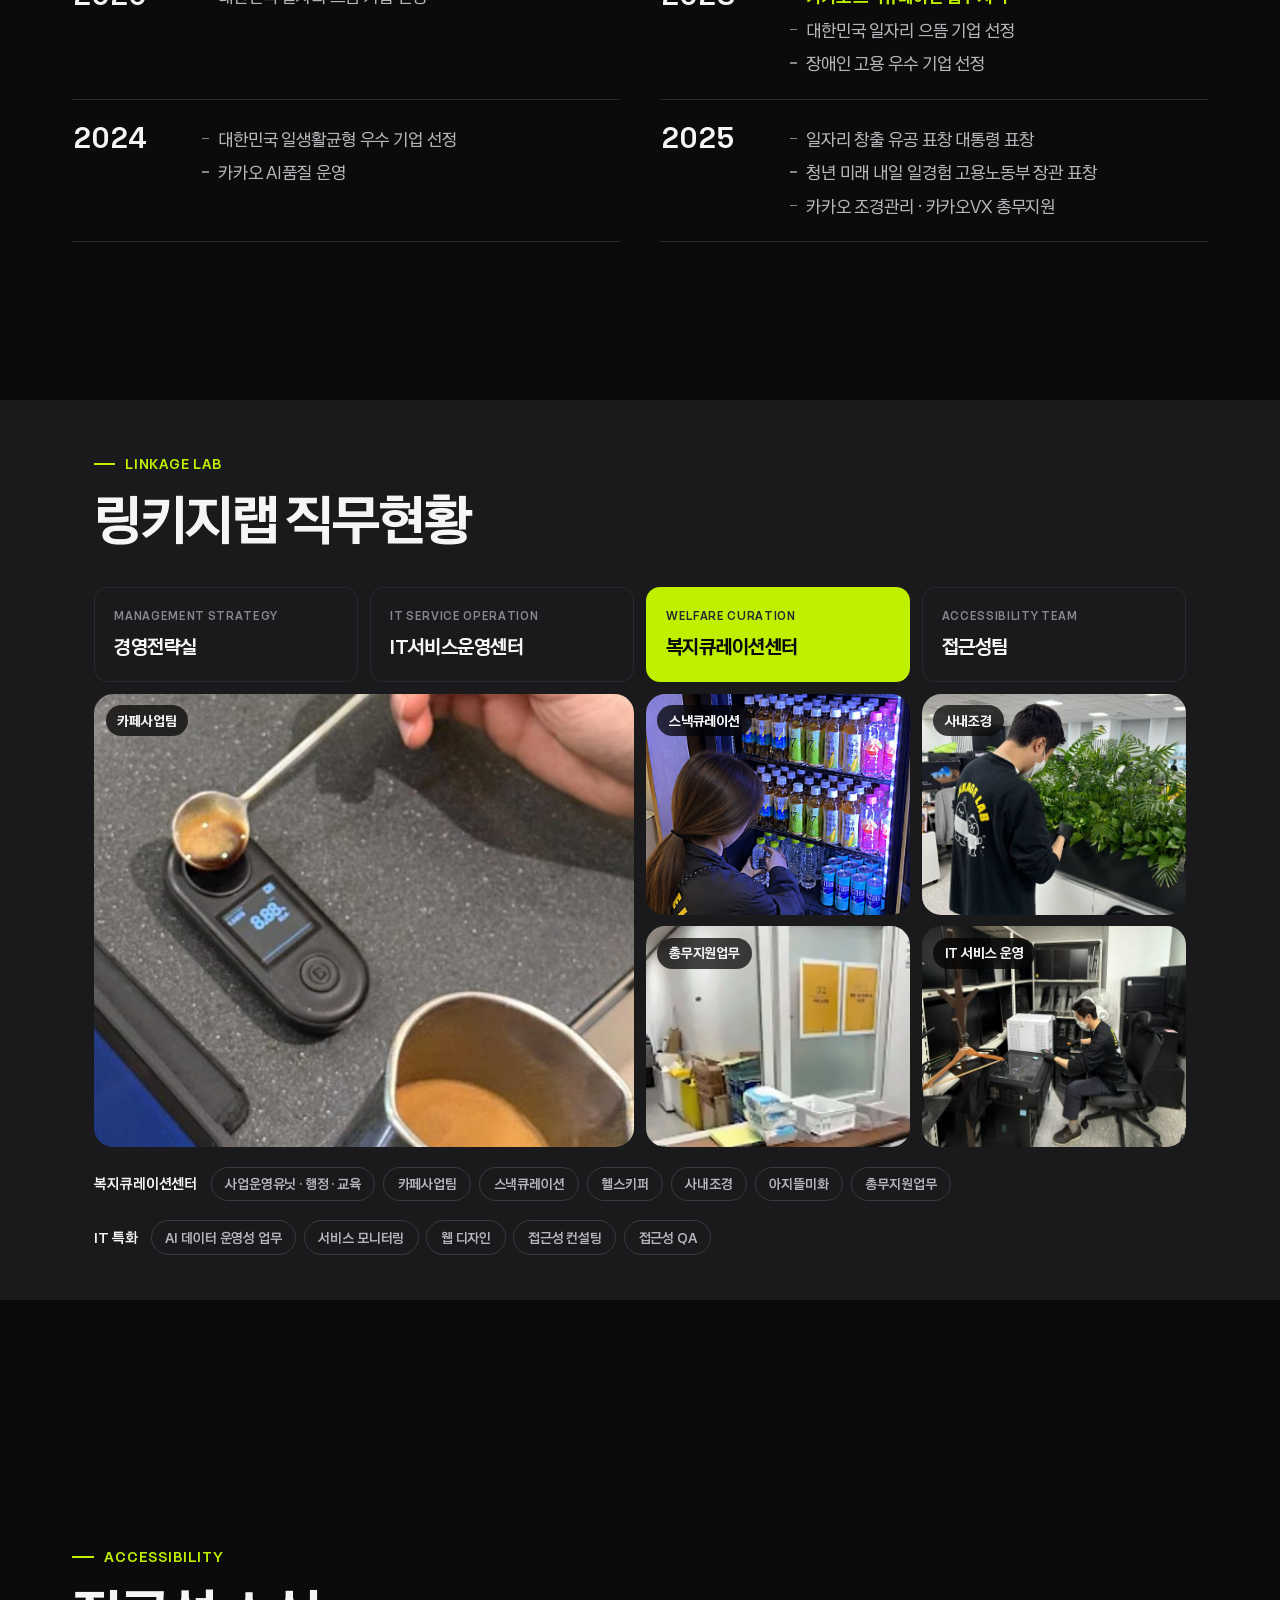
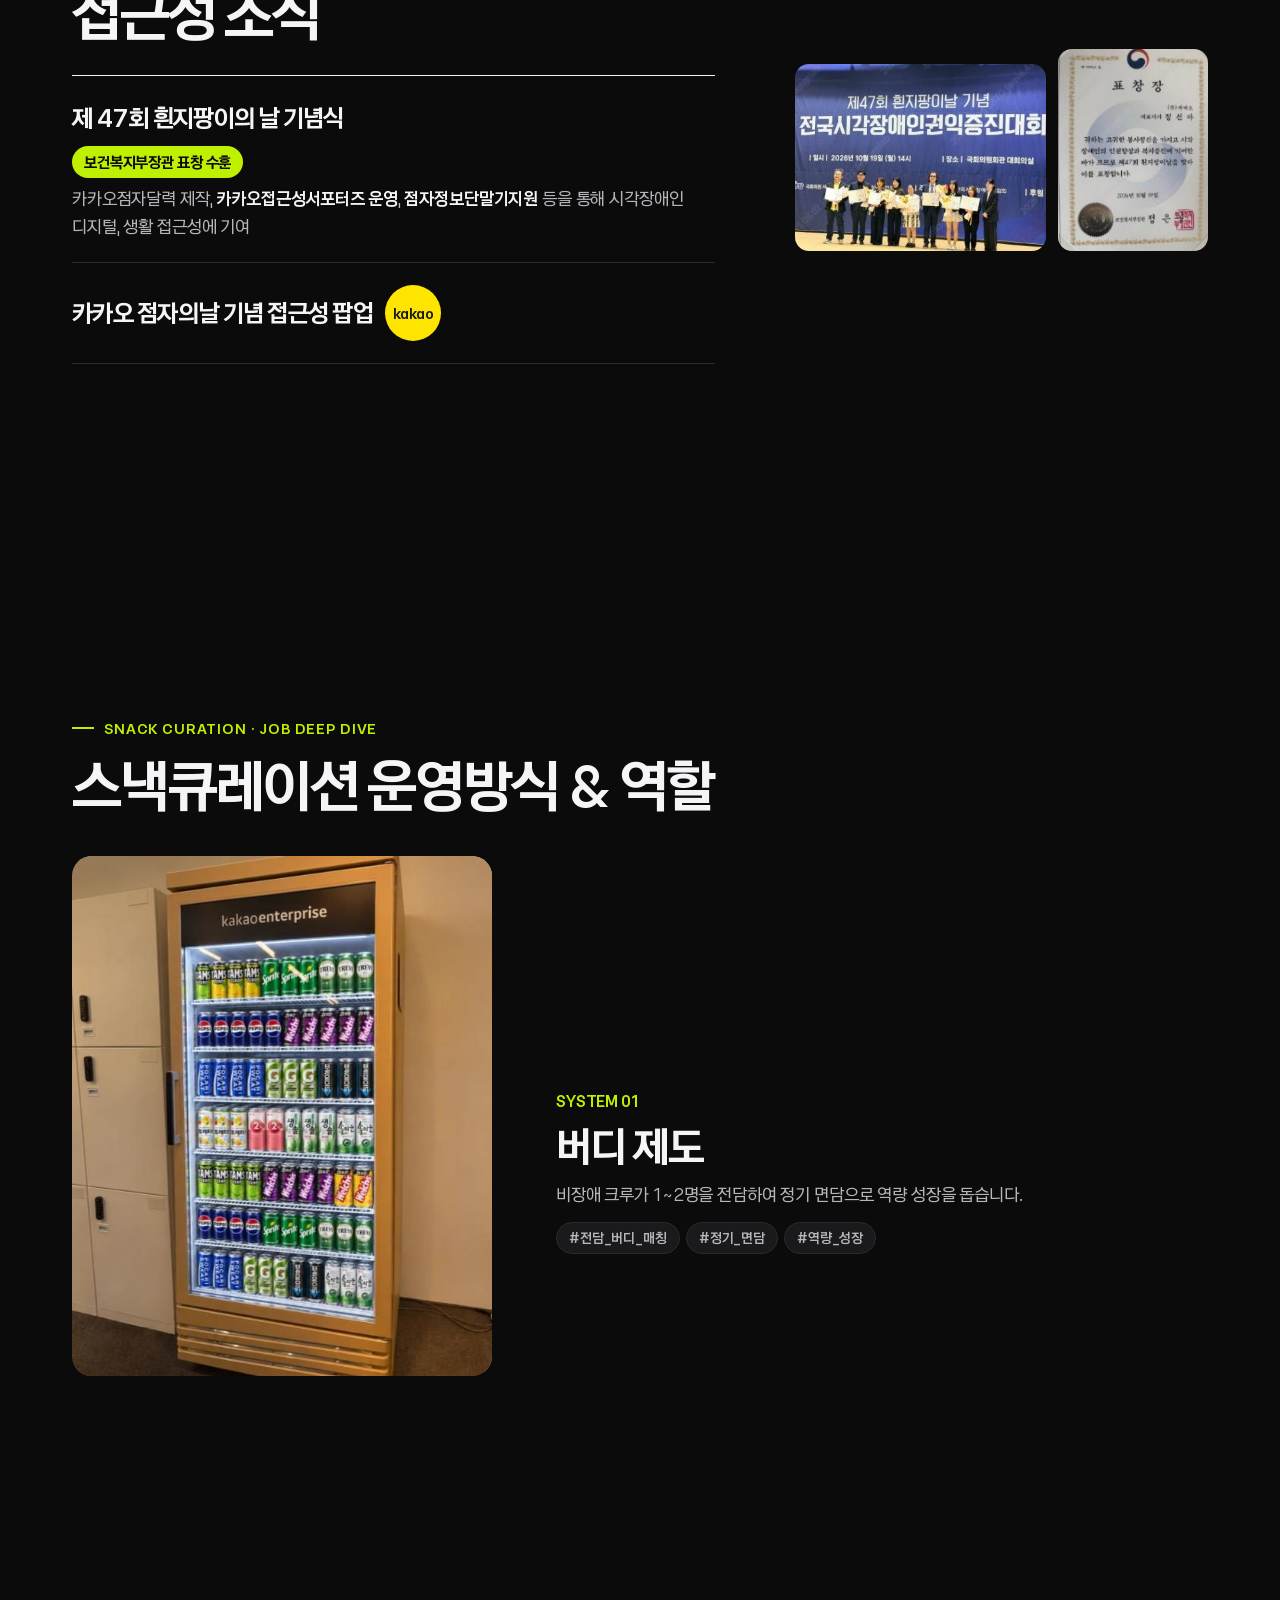
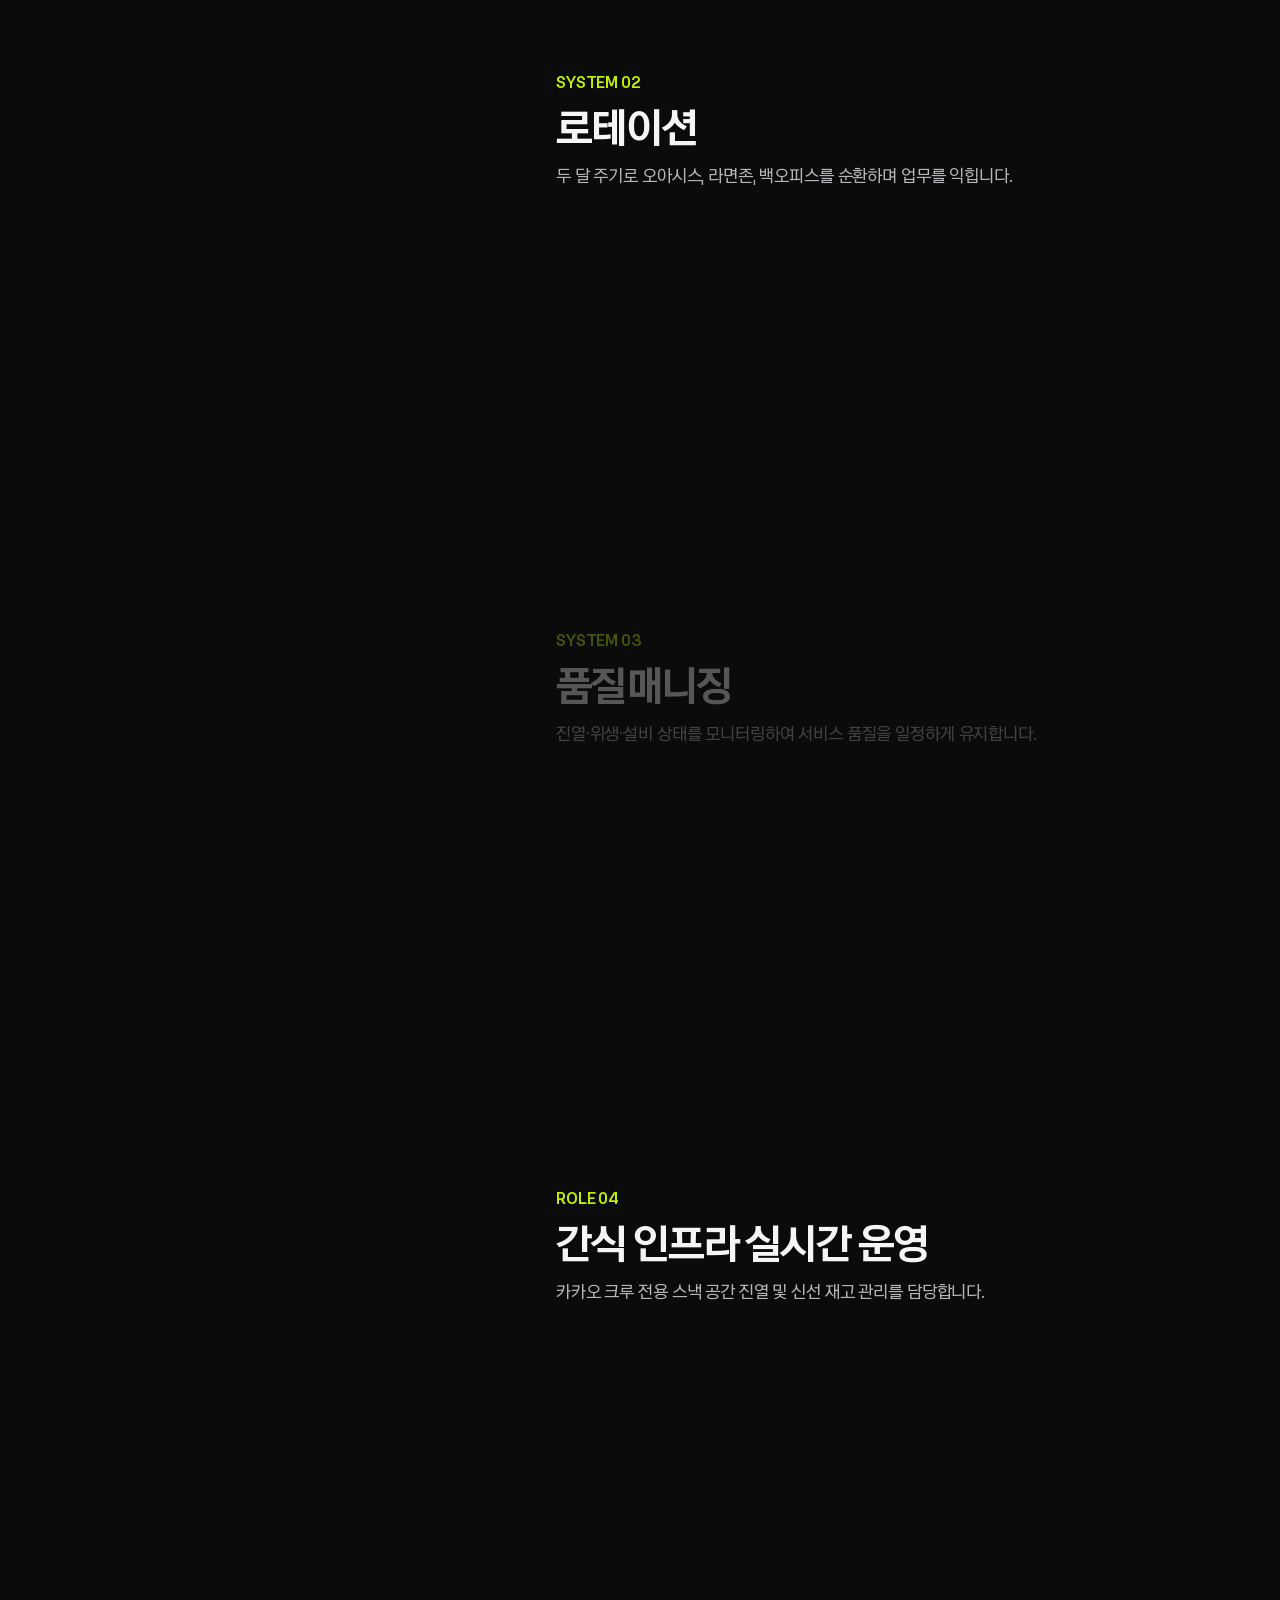
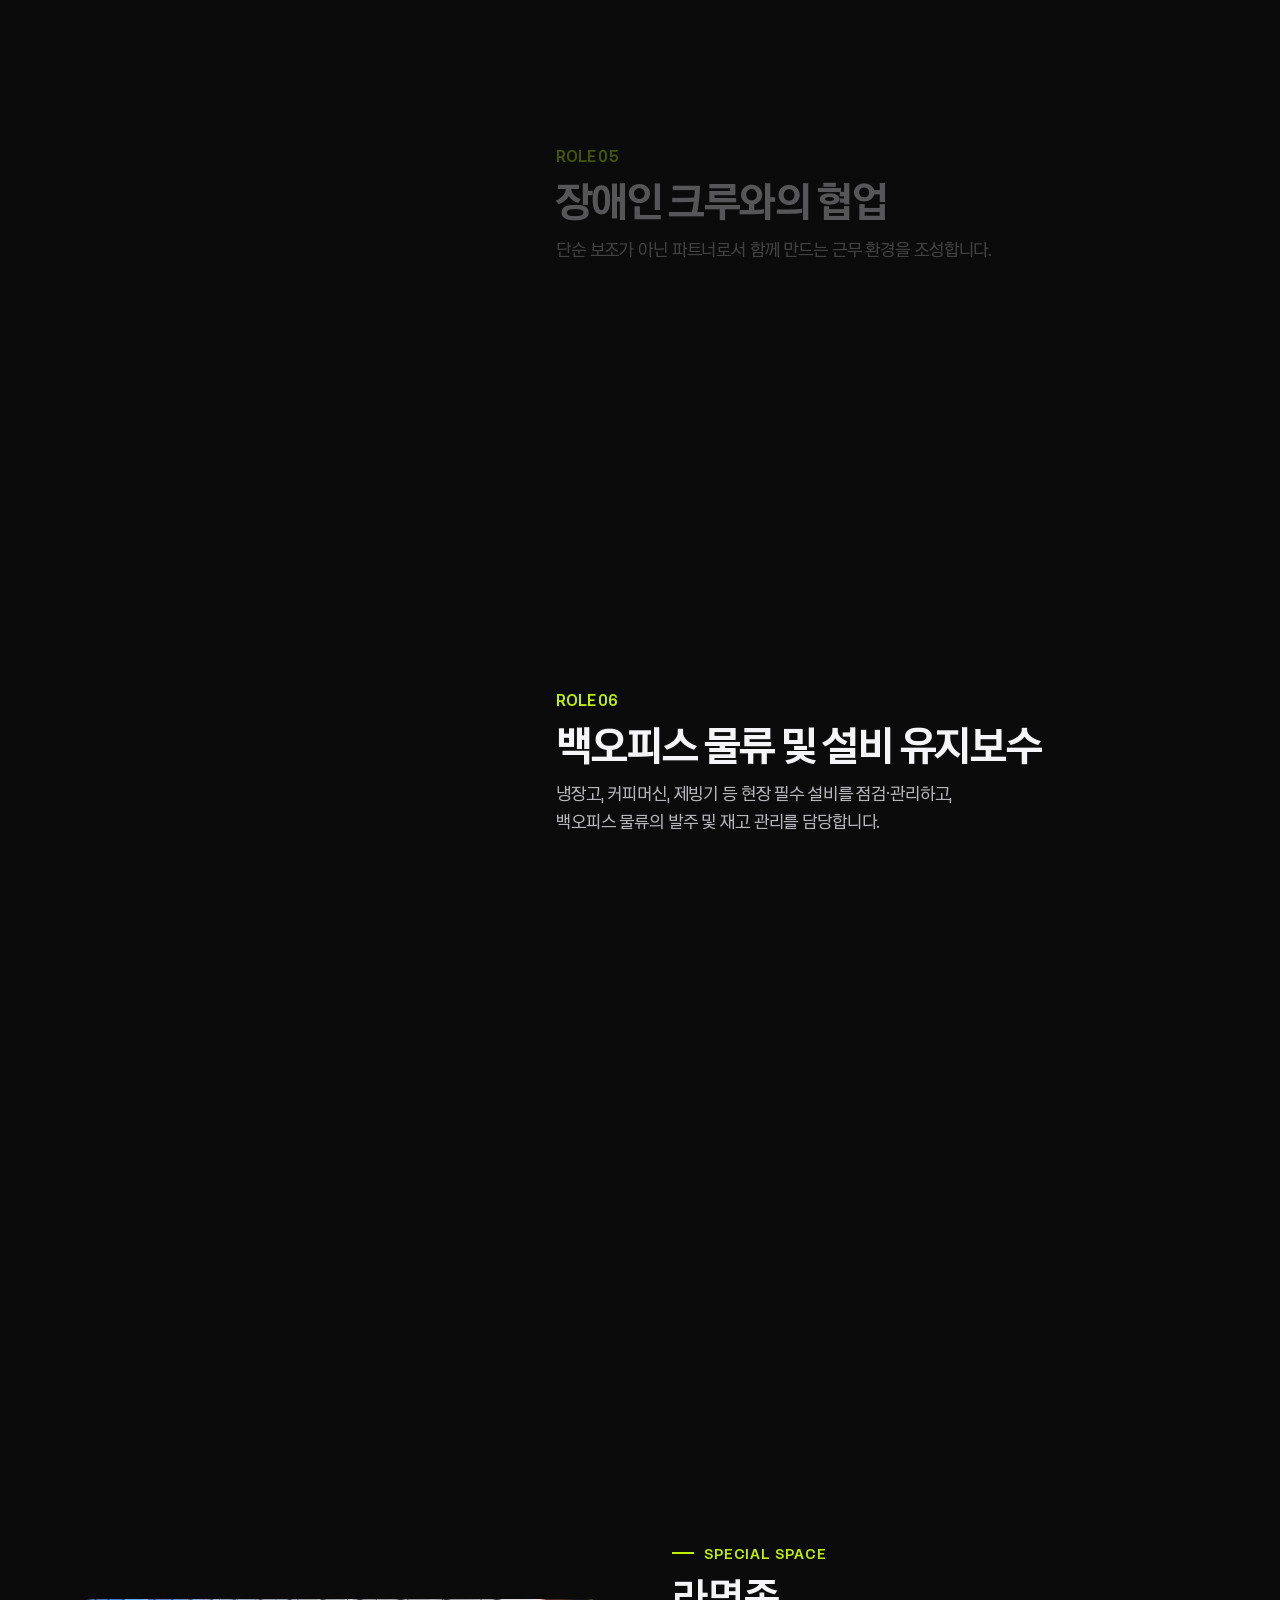
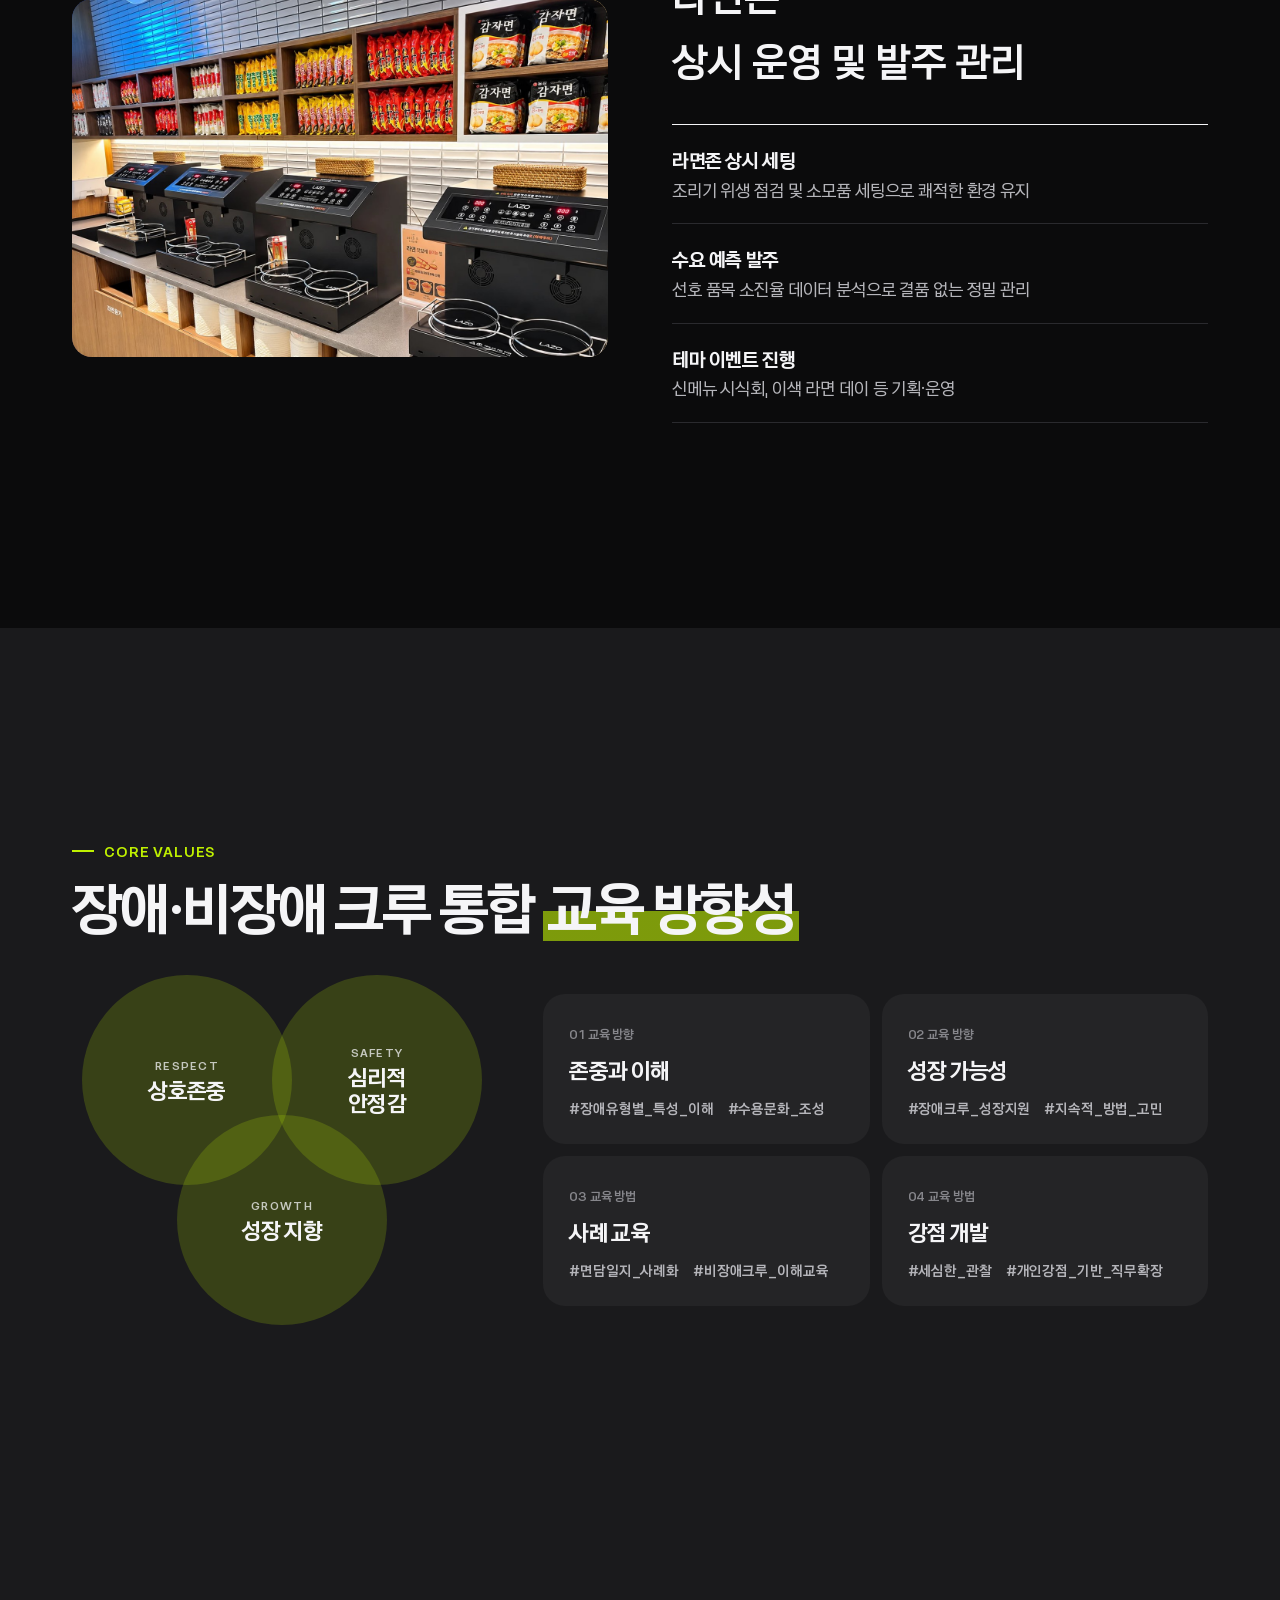
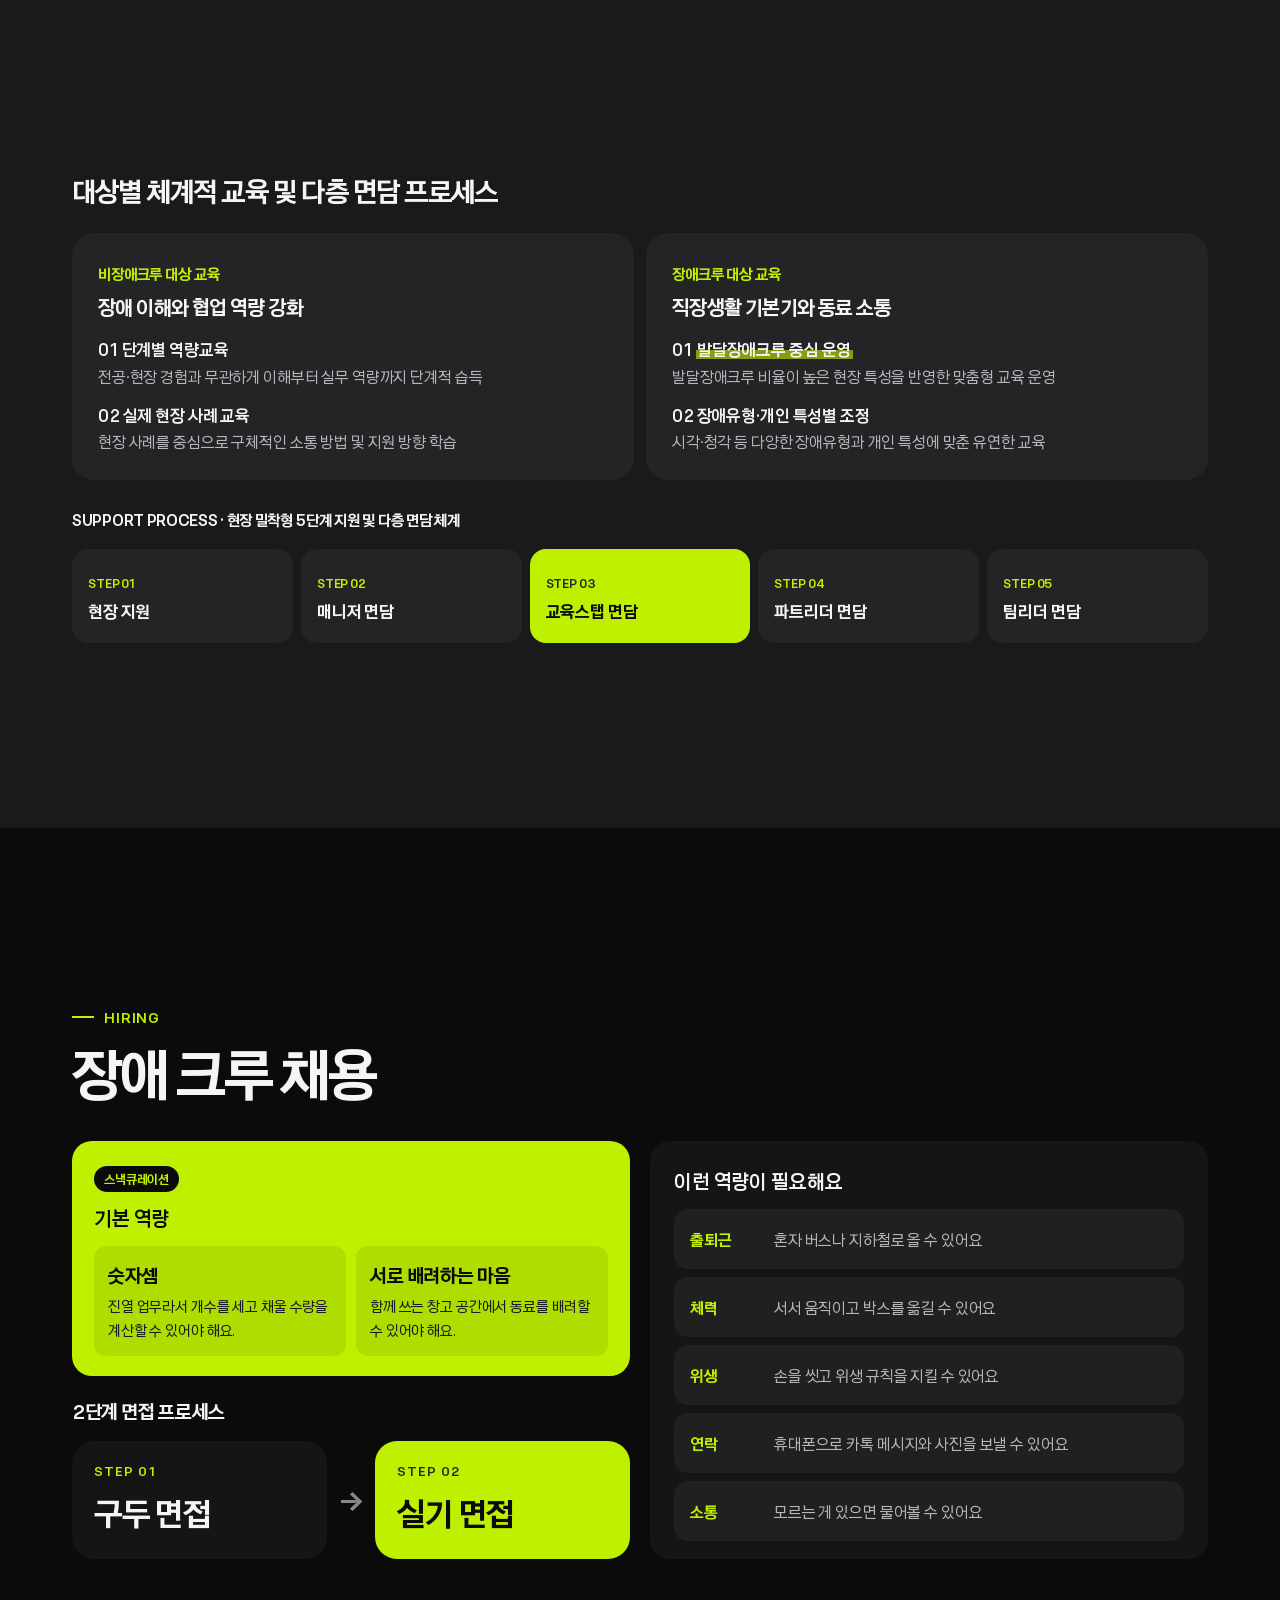
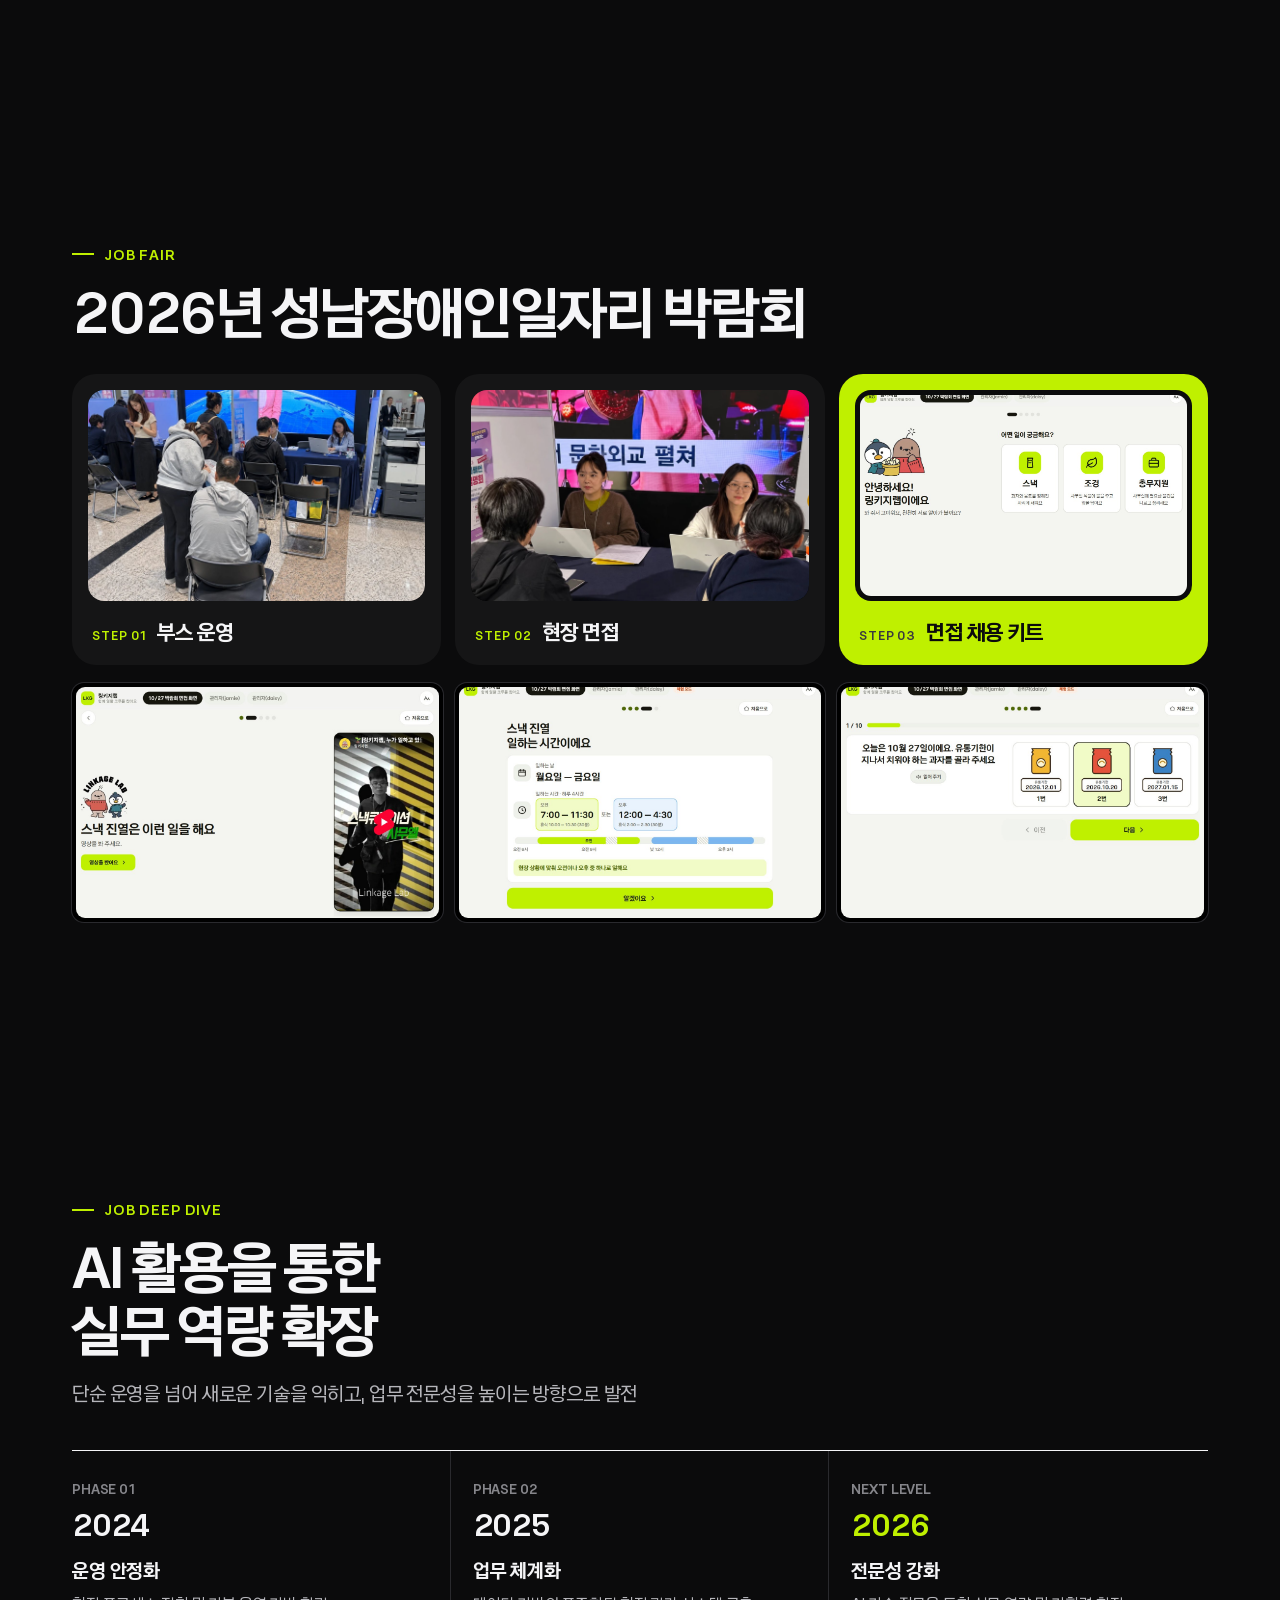
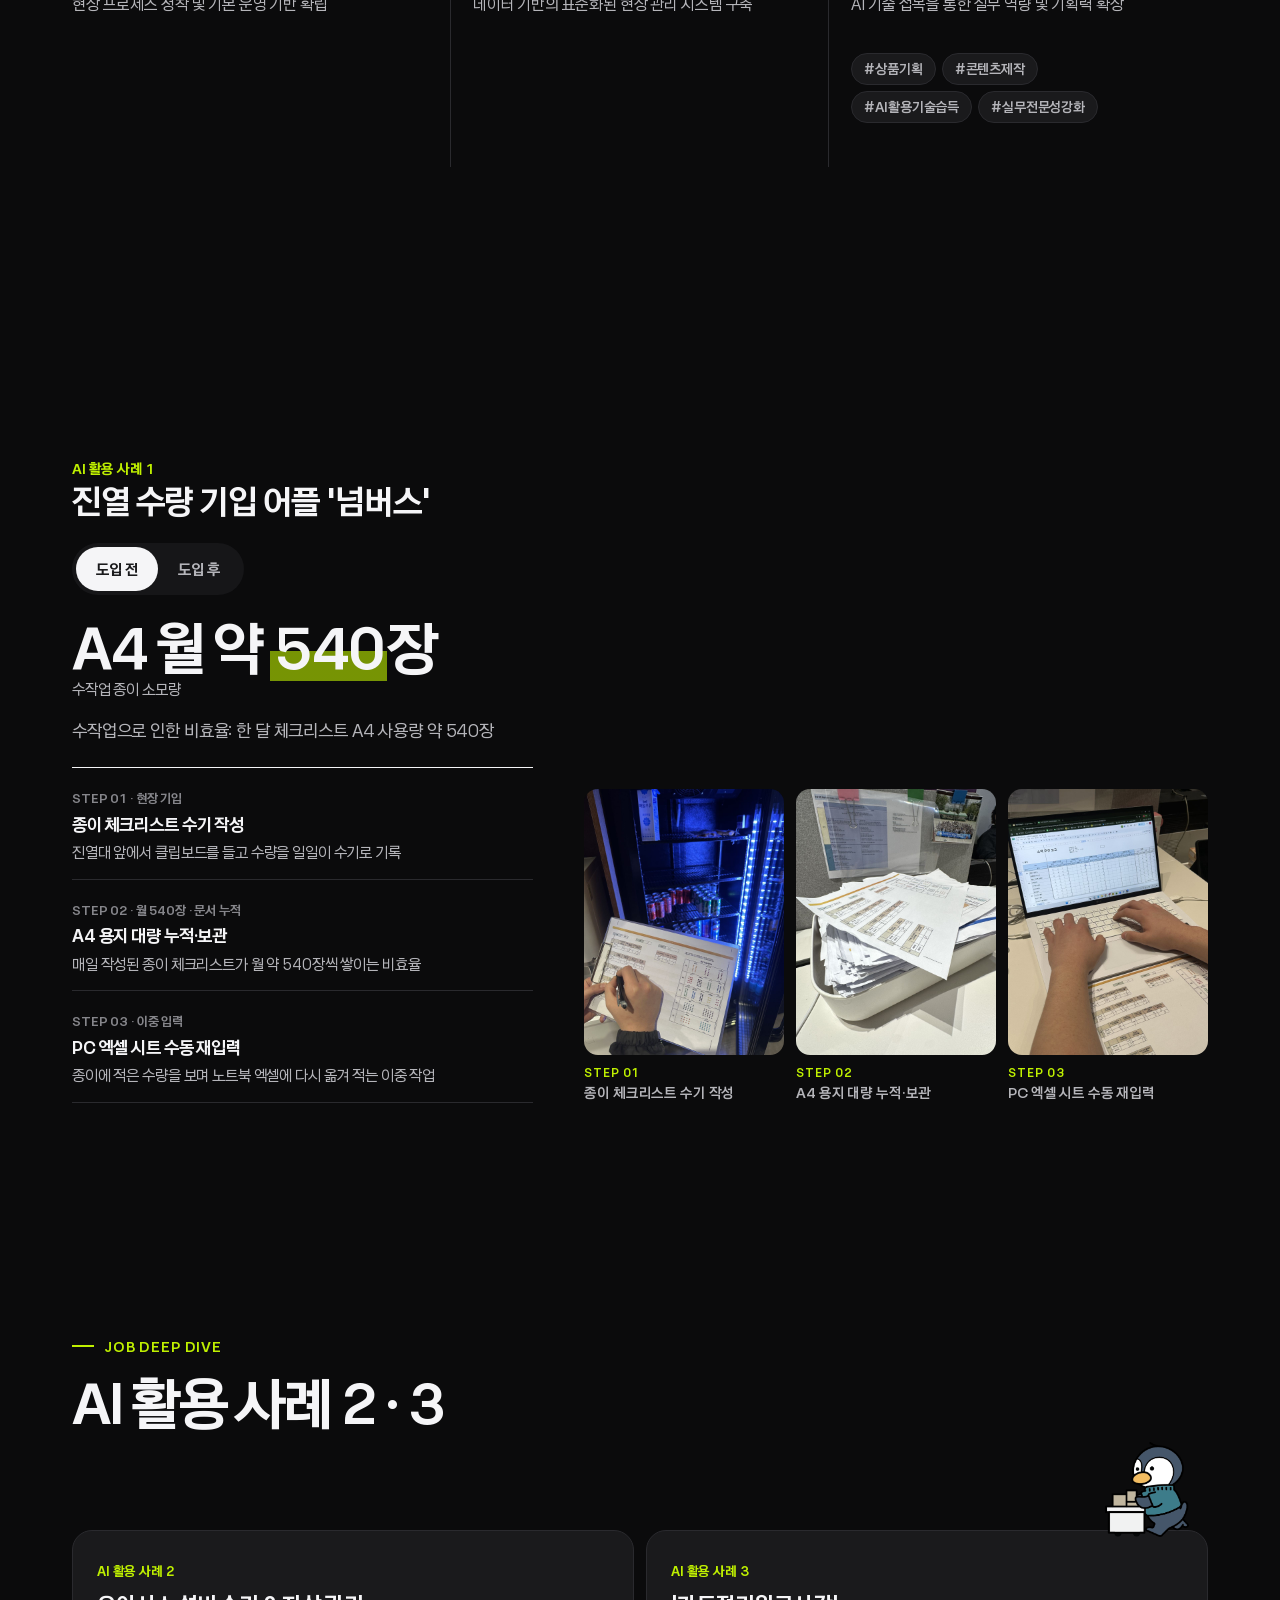
==== commit 789e4c42: "링키지랩 소개: 넘버스 'A4 제로화' 문구 · 전후 사진 5장 바로 세워 세로 틀 Co-Authored-By: Claude Opus 5.5 <noreply@anthropic.co" ====
--- a/linkagelab/index.html
+++ b/linkagelab/index.html
@@ -335,6 +335,7 @@
 /* 크게 보기 */
 .lb{position:fixed;inset:0;z-index:100;background:rgba(0,0,0,.88);display:flex;align-items:center;justify-content:center;padding:24px;opacity:0;transition:opacity .3s ease;overscroll-behavior:contain}
 .lb.on{opacity:1}
+.lb[hidden]{display:none}.lb:not(.on){pointer-events:none}
 .lb img{max-width:min(1100px,94vw);max-height:86vh;border-radius:14px;transform:scale(.96);transition:transform .45s var(--ease)}
 .lb.on img{transform:none}
 .lb-close{position:absolute;top:max(16px,env(safe-area-inset-top));right:16px;width:48px;height:48px;border-radius:14px;border:0;background:var(--accent);color:#0B0B0C;font-size:24px;cursor:pointer}
@@ -1132,13 +1133,13 @@
       </div>
       <div>
         <div class="pane on" data-k="before"><div class="case-pics">
-          <figure class="cp"><div class="photo zoom"><img src="img/before-1.jpg" width="1600" height="1200" alt="종이 체크리스트 수기 작성" loading="lazy"></div><figcaption><i>STEP 01</i>종이 체크리스트 수기 작성</figcaption></figure>
-          <figure class="cp"><div class="photo zoom"><img src="img/before-2.jpg" width="1600" height="1200" alt="A4 용지 대량 누적·보관" loading="lazy"></div><figcaption><i>STEP 02</i>A4 용지 대량 누적·보관</figcaption></figure>
-          <figure class="cp"><div class="photo zoom"><img src="img/before-3.jpg" width="1600" height="1200" alt="PC 엑셀 시트 수동 재입력" loading="lazy"></div><figcaption><i>STEP 03</i>PC 엑셀 시트 수동 재입력</figcaption></figure>
+          <figure class="cp"><div class="photo zoom"><img src="img/before-1.jpg?v=2" width="1200" height="1600" alt="종이 체크리스트 수기 작성" loading="lazy"></div><figcaption><i>STEP 01</i>종이 체크리스트 수기 작성</figcaption></figure>
+          <figure class="cp"><div class="photo zoom"><img src="img/before-2.jpg?v=2" width="1200" height="1600" alt="A4 용지 대량 누적·보관" loading="lazy"></div><figcaption><i>STEP 02</i>A4 용지 대량 누적·보관</figcaption></figure>
+          <figure class="cp"><div class="photo zoom"><img src="img/before-3.jpg?v=2" width="1200" height="1600" alt="PC 엑셀 시트 수동 재입력" loading="lazy"></div><figcaption><i>STEP 03</i>PC 엑셀 시트 수동 재입력</figcaption></figure>
         </div></div>
         <div class="pane" data-k="after"><div class="case-pics two">
-          <figure class="cp"><div class="photo zoom"><img src="img/after-1.jpg" width="1600" height="1200" alt="넘버스 어플 데이터 입력" loading="lazy"></div><figcaption><i>STEP 01</i>넘버스 어플 데이터 입력</figcaption></figure>
-          <figure class="cp"><div class="photo zoom"><img src="img/after-2.jpg" width="1600" height="1200" alt="신속하고 정확한 재고 파악" loading="lazy"></div><figcaption><i>STEP 02</i>신속하고 정확한 재고 파악</figcaption></figure>
+          <figure class="cp"><div class="photo zoom"><img src="img/after-1.jpg?v=2" width="1200" height="1600" alt="넘버스 어플 데이터 입력" loading="lazy"></div><figcaption><i>STEP 01</i>넘버스 어플 데이터 입력</figcaption></figure>
+          <figure class="cp"><div class="photo zoom"><img src="img/after-2.jpg?v=2" width="1200" height="1600" alt="신속하고 정확한 재고 파악" loading="lazy"></div><figcaption><i>STEP 02</i>신속하고 정확한 재고 파악</figcaption></figure>
         </div></div>
       </div>
     </div>
@@ -1315,7 +1316,7 @@
 
   // 넘버스 도입 전/후
   var seg=[].slice.call(document.querySelectorAll('.seg button')),panes=[].slice.call(document.querySelectorAll('.case .pane'));
-  var txt={before:['A4 월 약 <span class="hlt">540</span>장','수작업으로 인한 비효율: 한 달 체크리스트 A4 사용량 약 540장'],after:['A4 월 0장 제로화','종이 낭비 제로, 데이터 입력을 통한 신속하고 정확한 재고 파악 가능']};
+  var txt={before:['A4 월 약 <span class="hlt">540</span>장','수작업으로 인한 비효율: 한 달 체크리스트 A4 사용량 약 540장'],after:['A4 <span class="hlt">제로화</span>','종이 낭비 제로, 데이터 입력을 통한 신속하고 정확한 재고 파악 가능']};
   seg.forEach(function(b){b.addEventListener('click',function(){var k=b.dataset.k;seg.forEach(function(x){x.setAttribute('aria-pressed',x===b?'true':'false')});panes.forEach(function(p){p.classList.toggle('on',p.dataset.k===k)});document.getElementById('nbNum').innerHTML=txt[k][0];document.getElementById('nbDesc').textContent=txt[k][1];});});
 
   // 사진 크게 보기
@@ -1381,14 +1382,22 @@
     function setPop(v){h26.classList.toggle('pop',v);h26.setAttribute('aria-hidden',v?'false':'true');}
     function atHist(){var i=(target!=null?target:idxNow());return Math.abs(stops[i]-(hist.getBoundingClientRect().top+scrollY))<60;}
     h26.setAttribute('aria-hidden','true');
+    // 넘버스: 도입 전 → Enter → 도입 후 → Enter → 다음 장
+    var caseSec=document.getElementById('ai-case');
+    function caseIdx(){var y=caseSec.getBoundingClientRect().top+scrollY;for(var k=0;k<stops.length;k++){if(Math.abs(stops[k]-y)<60)return k;}return -1;}
+    function nbBtn(k){return caseSec.querySelector('.seg button[data-k="'+k+'"]')}
+    function nbAfter(){return nbBtn('after').getAttribute('aria-pressed')==='true'}
     function next(){
       if(on&&popOpen()){setPop(false);go((target!=null?target:idxNow())+1);return;}
       if(on&&target==null&&atHist()){setPop(true);return;}
+      var ci=caseIdx(),now=(target!=null?target:idxNow());
+      if(on&&now===ci&&!nbAfter()){nbBtn('after').click();return;}
+      if(on&&now+1===ci&&nbAfter())nbBtn('before').click();
       go((target!=null?target:idxNow())+1)
     }
     addEventListener('scroll',function(){if(popOpen()&&target==null&&!atHist())setPop(false);},{passive:true});
     addEventListener('keydown',function(e){if(e.key==='Escape'&&popOpen())setPop(false);});
-    function prev(){if(on&&popOpen()){setPop(false);return;}var i=(target!=null?target:idxNow());if(target==null&&scrollY>stops[i]+12){go(i);}else{go(i-1);}}
+    function prev(){if(on&&popOpen()){setPop(false);return;}var i=(target!=null?target:idxNow());if(on&&i===caseIdx()&&nbAfter()&&scrollY<=stops[i]+12){nbBtn('before').click();return;}if(target==null&&scrollY>stops[i]+12){go(i);}else{go(i-1);}}
     function isUI(el){return el&&el.closest&&el.closest('a,button,input,textarea,select,label,[role="button"],.zoom,.lb,.present-hud,.seg')}
     document.addEventListener('click',function(e){if(!on||e.button!==0||isUI(e.target))return;if(String(getSelection())!=='')return;next();});
     addEventListener('keydown',function(e){
